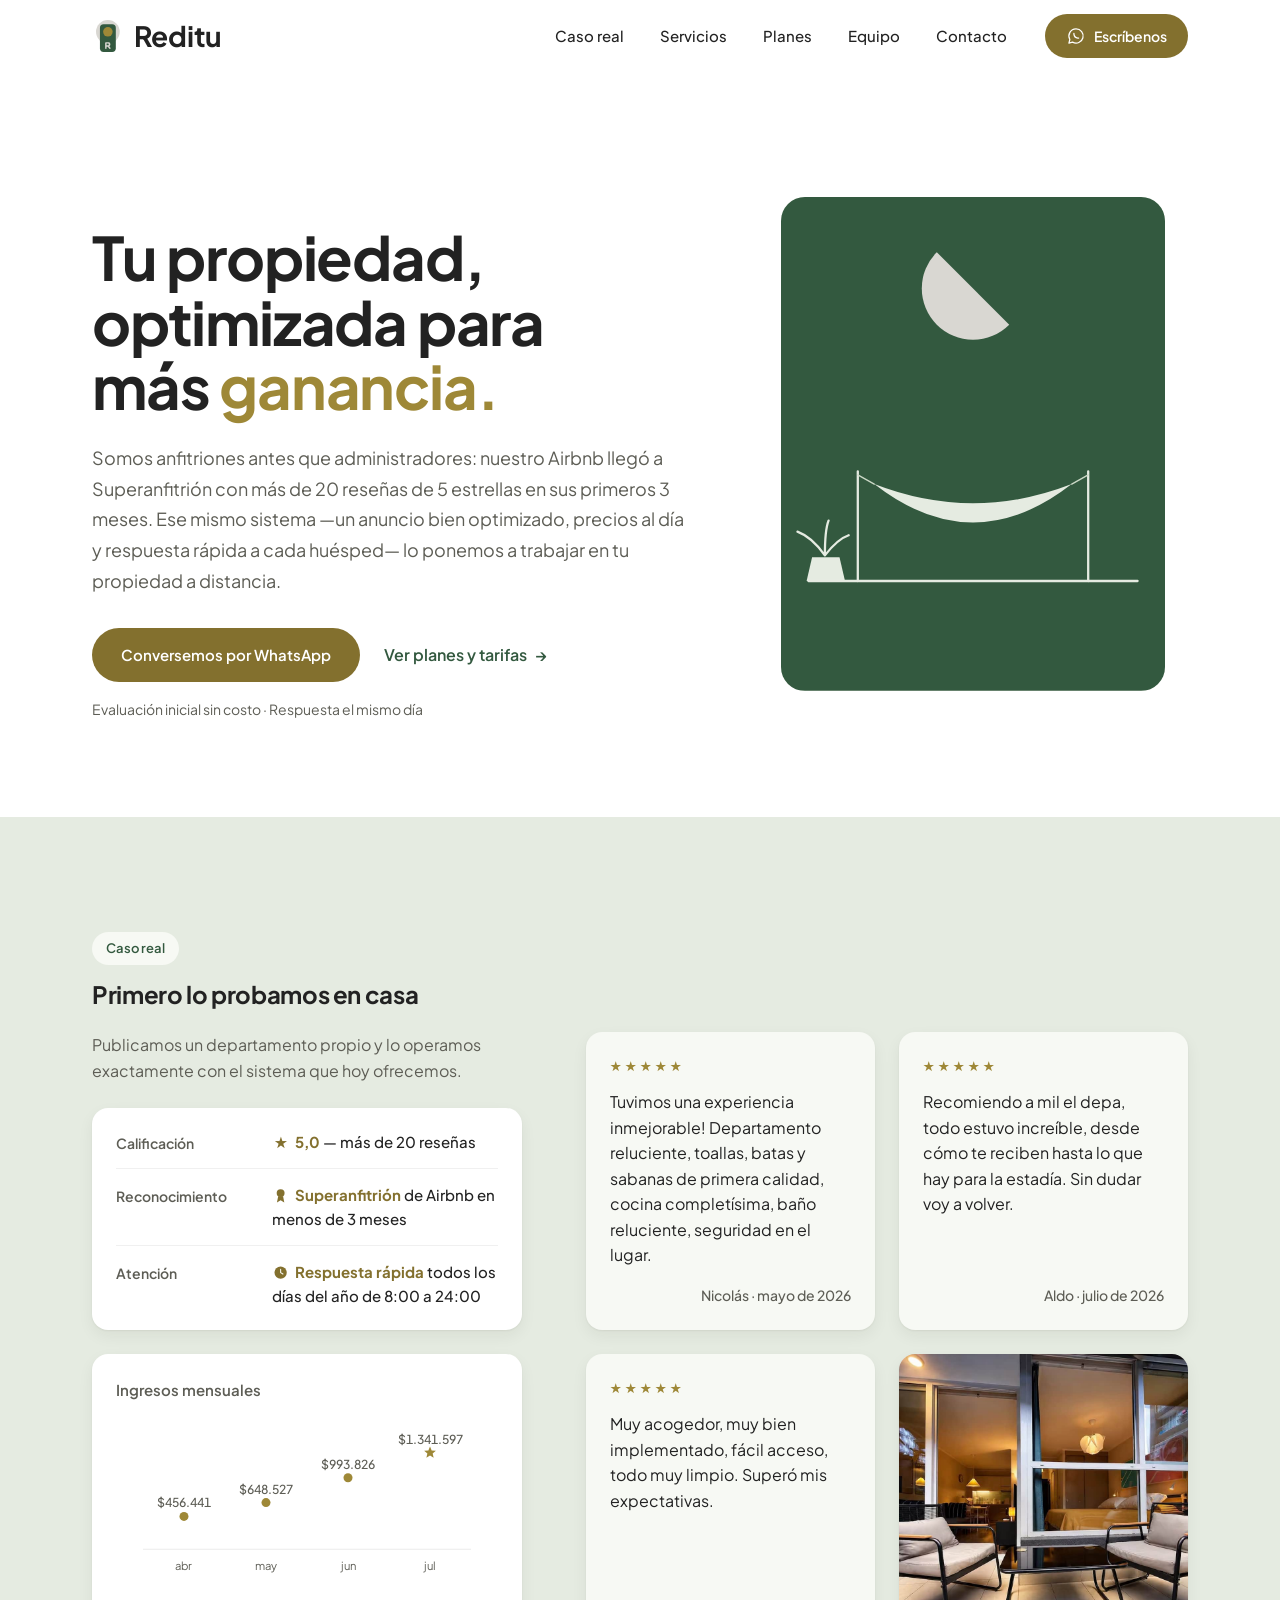
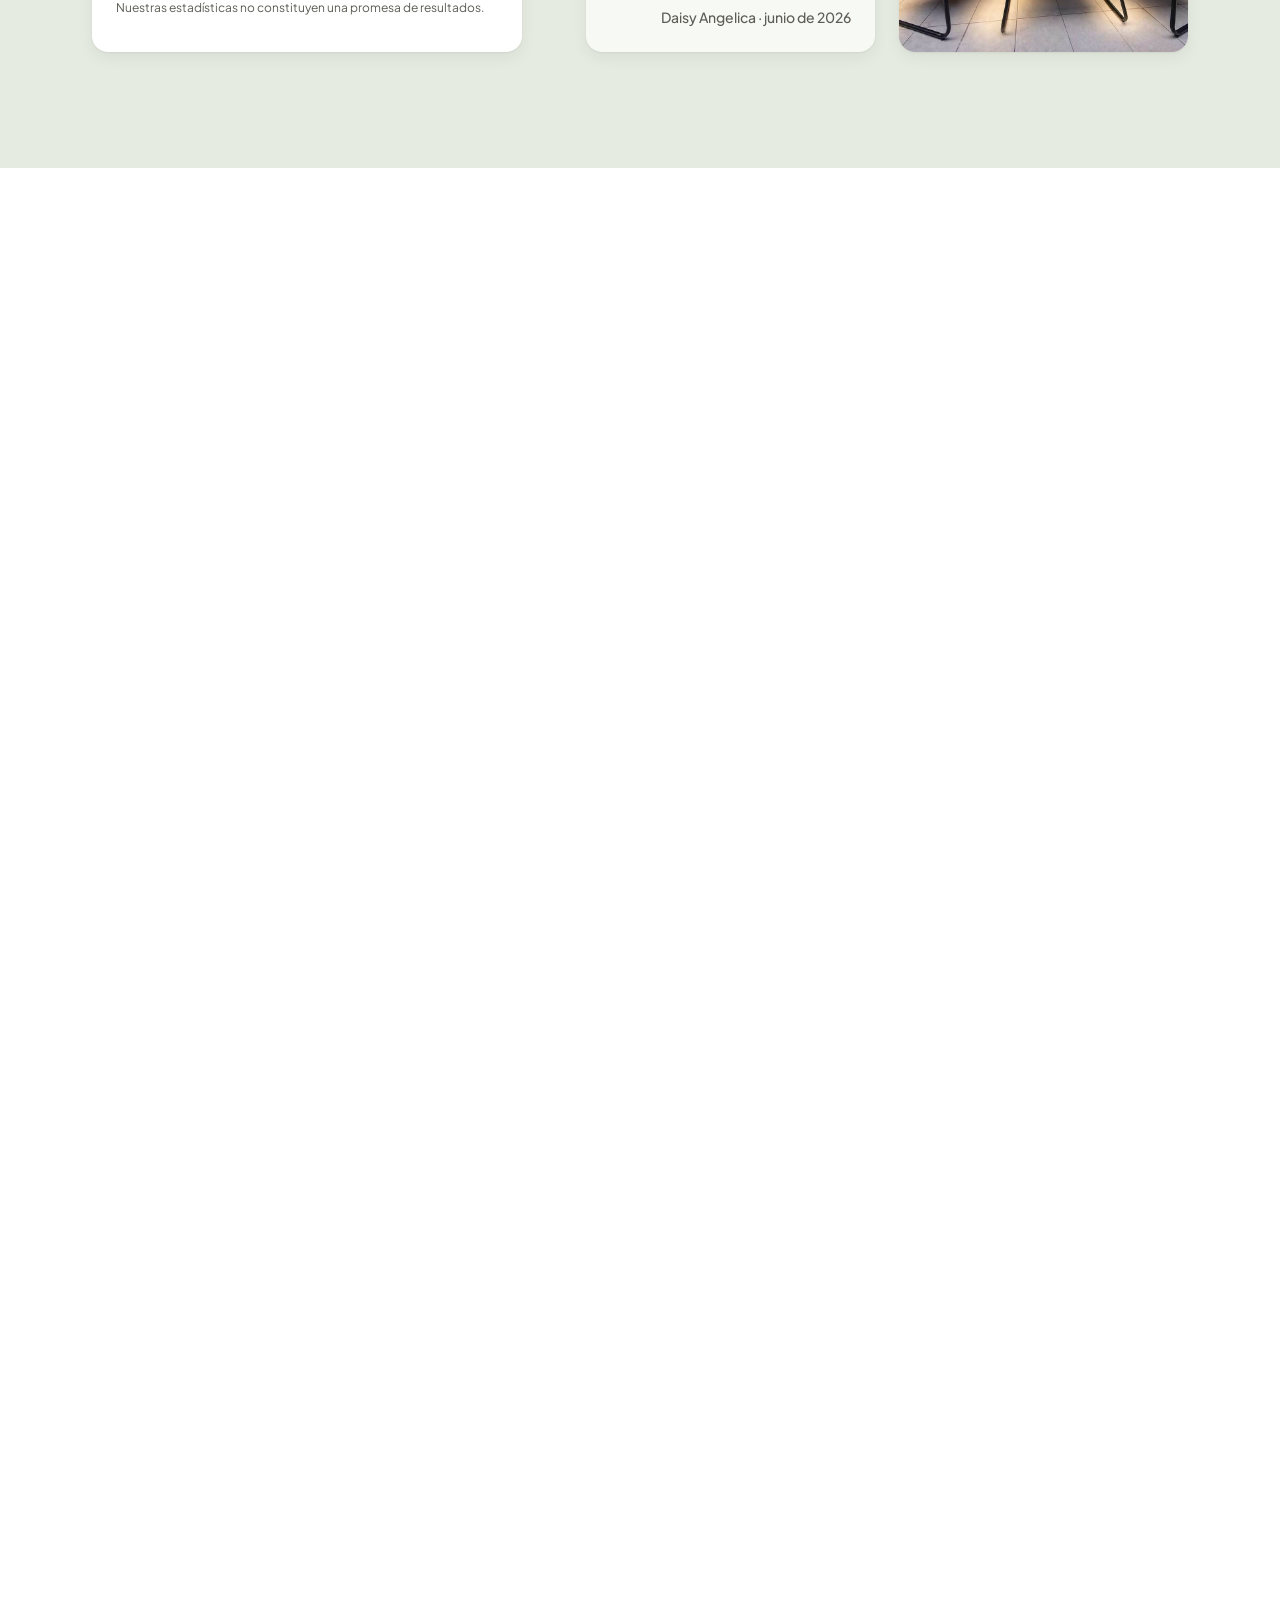
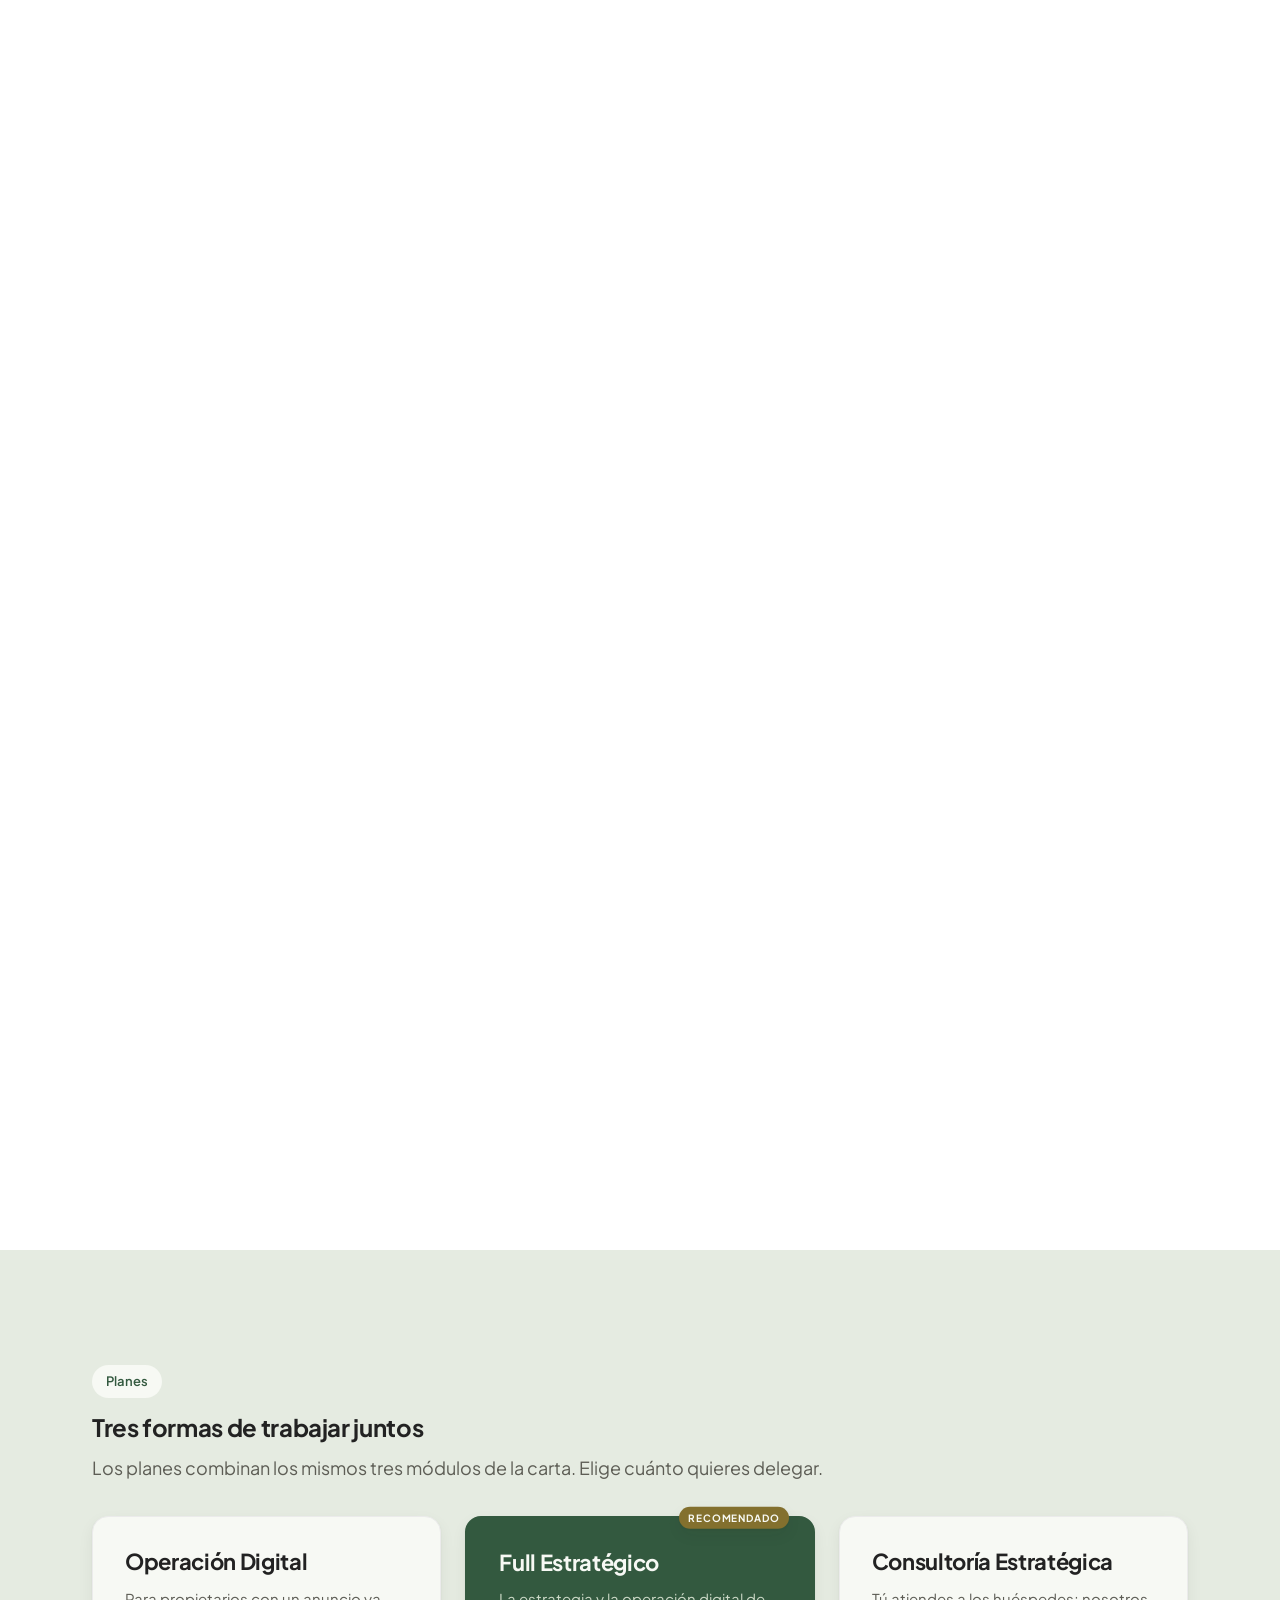
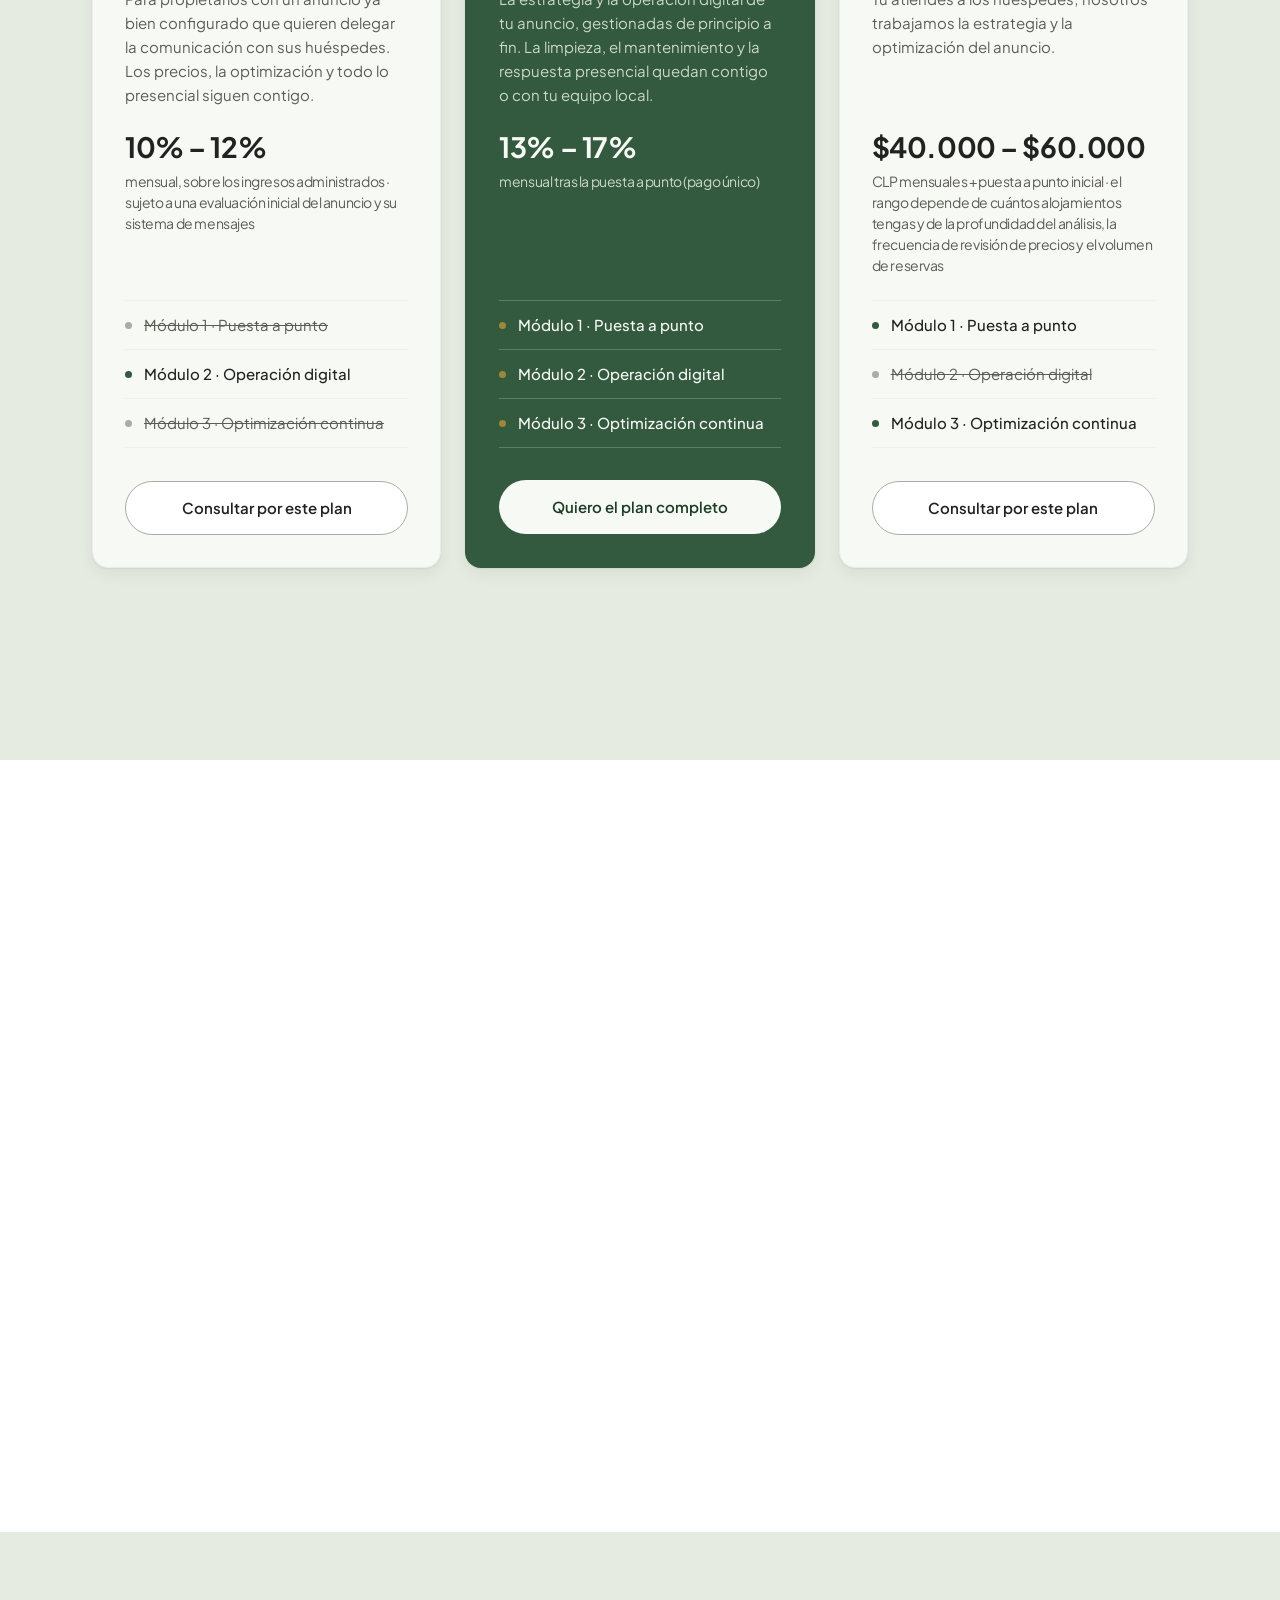
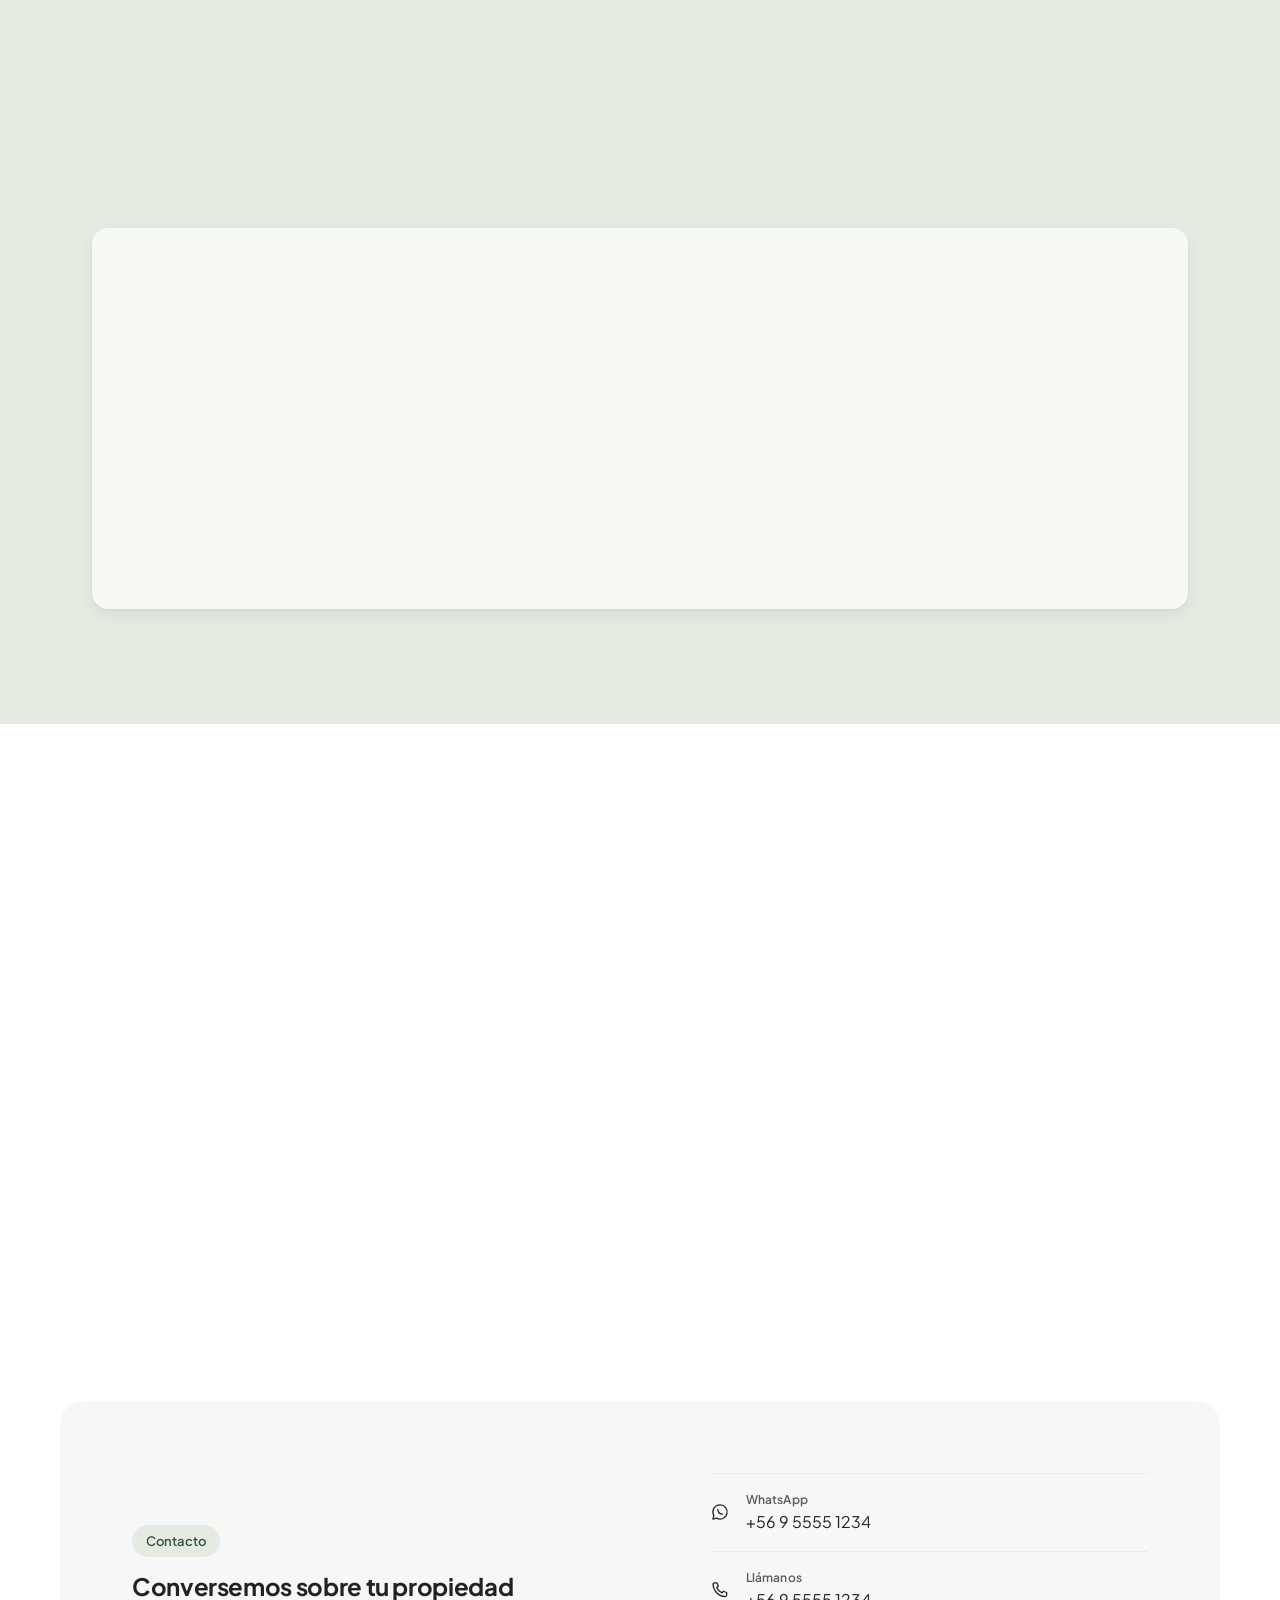
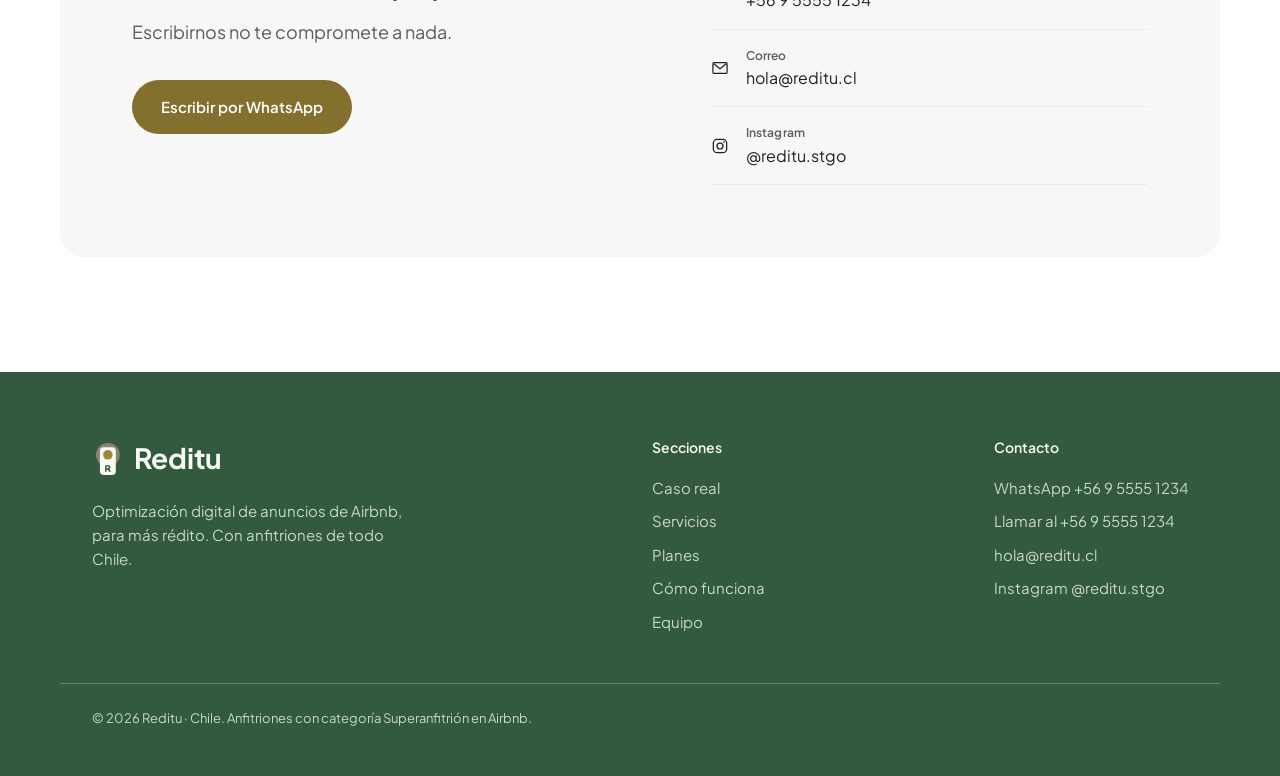
==== index.html @ 4949f632 "Gráficos afinados, chevrons siempre visibles, transición por contenido, radios reales, contador y re" ====
<!DOCTYPE html>
<html lang="es-CL">
<head>
  <!-- ============================================================
       TODO: reemplazar — DATOS FICTICIOS USADOS EN ESTA PÁGINA
       · Nombre de marca «Reditu» (title, meta, header, hero,
         contacto, footer y JSON-LD)
       · Teléfono / WhatsApp: +56 9 5555 1234 (tel: y wa.me)
       · Correo: hola@reditu.cl
       · Instagram: @reditu.stgo
       · Reseñas de huéspedes de la sección «Caso real»
       · Fotos del equipo (assets/img/equipo-1.jpg, equipo-2.jpg)
         e imagen Open Graph (assets/img/og-cover.jpg)
       Buscar «TODO: reemplazar» para ubicar cada ocurrencia.
       ============================================================ -->
  <meta charset="UTF-8">
  <meta name="viewport" content="width=device-width, initial-scale=1.0">
  <!-- TODO: reemplazar nombre de marca -->
  <title>Reditu — Optimización de anuncios de Airbnb en todo Chile</title>
  <meta name="description" content="Trabajamos con anfitriones de todo Chile, a distancia: textos, fotos, precios al día y comunicación con tus huéspedes para que tu anuncio genere mayor rédito. Nuestro Airbnb llegó a Superanfitrión con más de 20 reseñas de 5 estrellas en 3 meses.">
  <link rel="canonical" href="https://marioexe-rm.github.io/airbnb_services/">

  <meta property="og:type" content="website">
  <meta property="og:locale" content="es_CL">
  <meta property="og:site_name" content="Reditu">
  <meta property="og:title" content="Reditu — Más rédito de tu Airbnb, en todo Chile">
  <meta property="og:description" content="Puesta a punto del anuncio, comunicación con huéspedes y optimización continua, todo a distancia. Superanfitrión y más de 20 reseñas 5★ en 3 meses: ese sistema, aplicado a tu propiedad.">
  <meta property="og:url" content="https://marioexe-rm.github.io/airbnb_services/">
  <meta property="og:image" content="https://marioexe-rm.github.io/airbnb_services/assets/img/og-cover.jpg">
  <meta property="og:image:width" content="1200">
  <meta property="og:image:height" content="630">
  <meta name="twitter:card" content="summary_large_image">

  <!-- Favicon del logo nuevo: el SVG y los PNG chicos usan la variante
       simplificada (aureola + puerta + sol, sin R: a 16-32px la letra es
       ilegible); el apple-touch de 180px lleva la versión completa. -->
  <link rel="icon" href="assets/img/favicon.svg" type="image/svg+xml">
  <link rel="icon" href="assets/img/favicon-32.png" sizes="32x32" type="image/png">
  <link rel="icon" href="assets/img/favicon-16.png" sizes="16x16" type="image/png">
  <link rel="apple-touch-icon" href="assets/img/apple-touch-icon.png">

  <link rel="preconnect" href="https://fonts.googleapis.com">
  <link rel="preconnect" href="https://fonts.gstatic.com" crossorigin>
  <link href="https://fonts.googleapis.com/css2?family=Plus+Jakarta+Sans:wght@400..700&display=swap" rel="stylesheet">
  <link rel="stylesheet" href="assets/css/styles.css?v=20260731a">
  <script>document.documentElement.classList.add('js');</script>

  <!-- TODO: reemplazar teléfono, correo y marca en los datos estructurados -->
  <script type="application/ld+json">
  {
    "@context": "https://schema.org",
    "@type": "ProfessionalService",
    "name": "Reditu",
    "description": "Optimización digital de anuncios de Airbnb en todo Chile, a distancia: puesta a punto del anuncio, operación digital y optimización continua.",
    "areaServed": "Chile",
    "url": "https://marioexe-rm.github.io/airbnb_services/",
    "telephone": "+56955551234",
    "email": "hola@reditu.cl"
  }
  </script>
</head>
<!-- id="top" va en el body (no en el header sticky: un ancla sobre un
     elemento pegado al viewport nunca provoca desplazamiento) -->
<body id="top">
  <a class="skip-link" href="#contenido">Saltar al contenido</a>

  <header class="site-header">
    <div class="container nav-wrap">
      <!-- TODO: reemplazar nombre de marca -->
      <!-- Logo (geometría entregada): aureola r11.2, puerta 15×26 de
           esquinas redondeadas, sol pleno r4.5 y «R» de trazo. La R se
           recentró al eje x=15 (el path original quedaba a la derecha:
           extremos por getBBox 12.7–16.5, centro 14.6 → +0.4: 13.1–16.9, centro 15.0) y subió su
           baseline de 29.2 a 28.5 para dar holgura con el borde y=32. -->
      <a class="brand" href="#top" aria-label="Reditu — inicio">
        <svg class="brand-mark" viewBox="0 0 30 34" aria-hidden="true"><circle class="logo-aureola" cx="15" cy="13" r="11.2"/><rect class="logo-puerta" x="7.5" y="6" width="15" height="26" rx="3.5"/><circle class="logo-sol" cx="15" cy="13" r="4.5"/><path class="logo-r" d="M13.1 28.5v-5h2.8a1.75 2 0 0 1 0 3h-2.7m2 0 1.7 2"/></svg>
        <span>Reditu</span>
      </a>
      <button class="nav-toggle" type="button" aria-expanded="false" aria-controls="menu">
        <span class="nav-toggle-box" aria-hidden="true"><span></span><span></span></span>
        <span class="visually-hidden">Abrir menú</span>
      </button>
      <nav id="menu" class="site-nav" aria-label="Secciones de la página">
        <ul>
          <li><a href="#caso">Caso real</a></li>
          <li><a href="#servicios">Servicios</a></li>
          <li><a href="#planes">Planes</a></li>
          <li><a href="#equipo">Equipo</a></li>
          <li><a href="#contacto">Contacto</a></li>
          <li class="nav-cta">
            <!-- TODO: reemplazar número de WhatsApp -->
            <a class="btn btn-primary btn-sm" href="https://wa.me/56955551234?text=Hola%2C%20tengo%20una%20propiedad%20y%20me%20gustar%C3%ADa%20conversar%20sobre%20su%20servicio%20de%20gesti%C3%B3n%20de%20Airbnb." target="_blank" rel="noopener"><svg class="btn-icono" width="20" height="20" viewBox="0 0 24 24" aria-hidden="true"><path d="M12 3.5a8.5 8.5 0 0 0-7.4 12.7L3.5 20.5l4.4-1.1A8.5 8.5 0 1 0 12 3.5Z"/><path d="M9.5 8.8v1a5.2 5.2 0 0 0 4.7 4.7h1"/></svg>Escríbenos</a>
          </li>
        </ul>
      </nav>
    </div>
  </header>

  <main id="contenido">

    <!-- ============ HERO ============ -->
    <section class="hero">
      <div class="container hero-grid">
        <div class="hero-copy">
          <!-- H1 en tres frases; la última palabra rota (rédito → ganancia →
               rendimiento → utilidad → renta → beneficio) en el mismo tick
               del hero-art. El fantasma «rendimiento.» reserva el ancho
               máximo (cero layout shift), la activa se pinta encima con su
               punto (viajan juntos) y el span visually-hidden deja el texto
               base estable para lectores de pantalla y SEO. -->
          <h1>Tu propiedad,<br>optimizada para<br>más <em class="rotador-palabra"><span class="palabra-fantasma" aria-hidden="true">rendimiento.</span><span class="palabra-activa" aria-hidden="true">rédito.</span><span class="visually-hidden">rédito.</span></em></h1>
          <p class="lead">Somos anfitriones antes que administradores: nuestro Airbnb llegó a Superanfitrión con más de 20 reseñas de 5 estrellas en sus primeros 3 meses. Ese mismo sistema —un anuncio bien optimizado, precios al día y respuesta rápida a cada huésped— lo ponemos a trabajar en tu propiedad a distancia.</p>
          <div class="hero-actions">
            <!-- TODO: reemplazar número de WhatsApp -->
            <a class="btn btn-primary" href="https://wa.me/56955551234?text=Hola%2C%20tengo%20una%20propiedad%20y%20me%20gustar%C3%ADa%20una%20evaluaci%C3%B3n%20inicial%20de%20su%20servicio%20de%20gesti%C3%B3n%20de%20Airbnb." target="_blank" rel="noopener">Conversemos por WhatsApp</a>
            <a class="link-arrow" href="#planes">Ver planes y tarifas</a>
          </div>
          <p class="hero-note">Evaluación inicial sin costo · Respuesta el mismo día</p>
        </div>
        <div class="hero-art" aria-hidden="true">
          <!-- Serie «Reditu»: 10 piezas de hospitalidad (5 día / 5 noche).
               Astro único compartido: mismo círculo (210,100 r56) en todas,
               alto en el cielo y con zona despejada de radio 84 (1.5×r);
               la máscara #astro-mascara lo convierte en media luna ladeada
               (el ocultador se desliza y su marco .astro-giro rota −45°
               alrededor del centro del astro) y se anima con el crossfade
               (sol que se transforma en luna). -->
          <svg class="astro-defs" width="0" height="0" focusable="false" aria-hidden="true">
            <defs>
              <mask id="astro-mascara" maskUnits="userSpaceOnUse" x="140" y="30" width="140" height="140">
                <rect x="140" y="30" width="140" height="140" fill="#fff"/>
                <g class="astro-giro"><rect class="astro-oculto" x="0" y="-70" width="72" height="140" fill="#000"/></g>
              </mask>
              <g id="astro"><circle cx="210" cy="100" r="56" mask="url(#astro-mascara)"/></g>
            </defs>
          </svg>
          <!-- 1 · DÍA · Terraza con arco (original, arco elevado: el sol
               queda dentro de la ventana sin que el trazo entre en su zona) -->
          <svg class="escena escena-dia activa" viewBox="0 0 420 540" role="presentation" focusable="false">
            <rect class="fondo-dia" width="420" height="540"/>
            <path class="linea-dia" d="M52 526 V172 A158 158 0 0 1 368 172 V526"/>
            <clipPath id="arco-clip"><path d="M60 526 V158 A150 150 0 0 1 360 158 V526 Z"/></clipPath>
            <g clip-path="url(#arco-clip)">
              <rect class="claro-dia" x="60" width="300" height="530"/>
              <use class="astro-uso" href="#astro"/>
              <line class="linea-dia" x1="60" y1="352" x2="360" y2="352"/>
              <line class="linea-dia linea-dia-fina" x1="60" y1="368" x2="360" y2="368"/>
              <path class="trazo-dia-fino" d="M60 420h300"/>
              <path class="linea-dia" d="M84 420v106M120 420v106M156 420v106M192 420v106M228 420v106M264 420v106M300 420v106M336 420v106"/>
            </g>
            <path class="trazo-dia" d="M60 526 V158 A150 150 0 0 1 360 158 V526"/>
          </svg>
          <!-- 2 · NOCHE · Cama tendida con velador y lámpara -->
          <svg class="escena escena-noche" viewBox="0 0 420 540" role="presentation" focusable="false">
            <rect class="fondo-noche" width="420" height="540"/>
            <use class="astro-uso" href="#astro"/>
            <rect class="forma-noche" x="54" y="296" width="16" height="124" rx="7"/>
            <rect class="forma-noche" x="70" y="360" width="190" height="60" rx="10"/>
            <rect class="claro-noche" x="82" y="338" width="52" height="22" rx="9"/>
            <path class="trazo-noche-fino" d="M70 390h190"/>
            <rect class="trazo-noche" x="292" y="366" width="54" height="54"/>
            <path class="trazo-noche-fino" d="M319 366v-24"/>
            <path class="forma-noche" d="M303 342h32l-7-20h-18z"/>
            <path class="trazo-noche" d="M30 420h360"/>
          </svg>
          <!-- 3 · DÍA · Terraza con quitasol y dos sillas -->
          <svg class="escena escena-dia" viewBox="0 0 420 540" role="presentation" focusable="false">
            <rect class="fondo-dia" width="420" height="540"/>
            <use class="astro-uso" href="#astro"/>
            <path class="forma-dia" d="M24 216q62-44 124 0z"/>
            <path class="trazo-dia" d="M86 420V216"/>
            <path class="trazo-dia" d="M254 368v38h38v14m-38-14v14"/>
            <path class="trazo-dia" d="M346 368v38h-38v14m38-14v14"/>
            <path class="trazo-dia" d="M30 420h360"/>
          </svg>
          <!-- 4 · NOCHE · Hamaca bajo la luna -->
          <svg class="escena escena-noche" viewBox="0 0 420 540" role="presentation" focusable="false">
            <rect class="fondo-noche" width="420" height="540"/>
            <use class="astro-uso" href="#astro"/>
            <path class="trazo-noche" d="M84 420V300M336 420V300"/>
            <path class="trazo-noche-fino" d="M84 304l18 10M336 304l-18 10"/>
            <path class="forma-noche" d="M102 314Q210 398 318 314Q210 356 102 314Z"/>
            <path class="forma-noche" d="M28 420l6-26h30l6 26z"/>
            <path class="trazo-noche" d="M48 392q-14-20-30-26M48 392q0-28 4-38M48 392q14-18 26-22"/>
            <path class="trazo-noche" d="M30 420h360"/>
          </svg>
          <!-- 5 · DÍA · Mesa de desayuno con dos tazas y bandeja -->
          <svg class="escena escena-dia" viewBox="0 0 420 540" role="presentation" focusable="false">
            <rect class="fondo-dia" width="420" height="540"/>
            <use class="astro-uso" href="#astro"/>
            <rect class="forma-dia" x="120" y="336" width="180" height="8" rx="4"/>
            <path class="trazo-dia" d="M134 344V420M286 344V420"/>
            <rect class="tenue-dia" x="158" y="326" width="104" height="8" rx="4"/>
            <rect class="claro-dia" x="170" y="306" width="24" height="20" rx="5"/>
            <path class="trazo-dia-fino" d="M194 310q10 3 0 11"/>
            <rect class="claro-dia" x="216" y="306" width="24" height="20" rx="5"/>
            <path class="trazo-dia-fino" d="M240 310q10 3 0 11"/>
            <path class="trazo-dia-fino" d="M182 294q4-6 0-12M228 294q4-6 0-12"/>
            <path class="trazo-dia" d="M324 312v56h44v52m-44-52v52"/>
            <path class="trazo-dia" d="M30 420h360"/>
          </svg>
          <!-- 6 · NOCHE · Living con sofá, cuadro y lámpara -->
          <svg class="escena escena-noche" viewBox="0 0 420 540" role="presentation" focusable="false">
            <rect class="fondo-noche" width="420" height="540"/>
            <use class="astro-uso" href="#astro"/>
            <rect class="forma-noche" x="84" y="332" width="172" height="18" rx="9"/>
            <rect class="forma-noche" x="76" y="336" width="18" height="84" rx="9"/>
            <rect class="forma-noche" x="246" y="336" width="18" height="84" rx="9"/>
            <rect class="forma-noche" x="84" y="364" width="172" height="56" rx="8"/>
            <path class="trazo-noche-fino" d="M170 368v48"/>
            <rect class="trazo-noche" x="298" y="240" width="58" height="74"/>
            <path class="trazo-noche-fino" d="M306 300l16-24 12 14 10-14"/>
            <path class="trazo-noche-fino" d="M56 420v-92"/>
            <path class="forma-noche" d="M42 328h28l-6-18h-16z"/>
            <path class="trazo-noche" d="M30 420h360"/>
          </svg>
          <!-- 7 · DÍA · Piscina calma -->
          <svg class="escena escena-dia" viewBox="0 0 420 540" role="presentation" focusable="false">
            <rect class="fondo-dia" width="420" height="540"/>
            <use class="astro-uso" href="#astro"/>
            <rect class="claro-dia" x="64" y="336" width="292" height="84" rx="16"/>
            <path class="trazo-dia-fino" d="M120 366q16 8 32 0t32 0M220 390q16 8 32 0t32 0"/>
            <path class="trazo-dia" d="M318 322v56m22-56v56"/>
            <path class="trazo-dia-fino" d="M318 338h22M318 356h22"/>
            <path class="trazo-dia" d="M30 420h360"/>
          </svg>
          <!-- 8 · NOCHE · Balcón con plantas -->
          <svg class="escena escena-noche" viewBox="0 0 420 540" role="presentation" focusable="false">
            <rect class="fondo-noche" width="420" height="540"/>
            <use class="astro-uso" href="#astro"/>
            <path class="trazo-noche" d="M48 372h324"/>
            <path class="trazo-noche-fino" d="M60 372v48m25-48v48m25-48v48m25-48v48m25-48v48m25-48v48m25-48v48m25-48v48m25-48v48m25-48v48m25-48v48m25-48v48m25-48v48"/>
            <path class="forma-noche" d="M88 420l7-30h38l7 30z"/>
            <path class="trazo-noche" d="M114 388q-16-24-34-30M114 388q-2-32 4-44M114 388q18-20 32-24"/>
            <path class="forma-noche" d="M300 420l7-30h38l7 30z"/>
            <path class="trazo-noche" d="M326 388q-16-24-34-30M326 388q-2-32 4-44M326 388q18-20 32-24"/>
            <path class="trazo-noche" d="M30 420h360"/>
          </svg>
          <!-- 9 · DÍA · Puerta de entrada con llaves -->
          <svg class="escena escena-dia" viewBox="0 0 420 540" role="presentation" focusable="false">
            <rect class="fondo-dia" width="420" height="540"/>
            <use class="astro-uso" href="#astro"/>
            <rect class="trazo-dia" x="54" y="240" width="96" height="180" fill="none"/>
            <rect class="trazo-dia-fino" x="68" y="258" width="68" height="136" fill="none"/>
            <circle class="forma-dia" cx="138" cy="336" r="4"/>
            <path class="trazo-dia-fino" d="M300 242v6"/>
            <circle class="trazo-dia" cx="300" cy="258" r="10" fill="none"/>
            <path class="trazo-dia-fino" d="M300 268v36m0-8h9m-9-10h6"/>
            <rect class="tenue-dia" x="70" y="428" width="66" height="8" rx="4"/>
            <path class="trazo-dia" d="M30 420h360"/>
          </svg>
          <!-- 10 · NOCHE · Maleta junto a la puerta -->
          <svg class="escena escena-noche" viewBox="0 0 420 540" role="presentation" focusable="false">
            <rect class="fondo-noche" width="420" height="540"/>
            <use class="astro-uso" href="#astro"/>
            <rect class="trazo-noche" x="272" y="224" width="104" height="196" fill="none"/>
            <rect class="trazo-noche-fino" x="286" y="244" width="76" height="150" fill="none"/>
            <circle class="claro-noche" cx="280" cy="330" r="4"/>
            <path class="trazo-noche" d="M168 352v-8q0-8 8-8h24q8 0 8 8v8"/>
            <rect class="forma-noche" x="144" y="352" width="88" height="68" rx="10"/>
            <path class="trazo-noche-fino" d="M172 356v60M204 356v60"/>
            <rect class="tenue-noche" x="292" y="428" width="72" height="8" rx="4"/>
            <path class="trazo-noche" d="M30 420h360"/>
          </svg>
        </div>
      </div>
    </section>

    <!-- ============ 01 · CASO REAL ============ -->
    <section class="caso" id="caso">
      <div class="container">
        <header class="sec-head reveal">
          <p class="eyebrow"><span class="sec-num">01</span>Caso real</p>
          <h2>Primero lo probamos en casa</h2>
        </header>
        <div class="caso-grid">
          <div class="caso-ficha reveal">
            <p>Publicamos un departamento propio y lo operamos exactamente con el sistema que hoy ofrecemos.</p>
            <!-- Fotos reales del anuncio, descargadas de su galería el 20-07-2026.
                 Avanzan en el mismo tick del rotador de reseñas. -->
            <dl class="ficha">
              <div><dt>Calificación</dt><dd><strong class="dato-oro"><span class="ficha-glifo">★</span>5,0</strong> — más de 20 reseñas</dd></div>
              <div><dt>Reconocimiento</dt><dd><strong class="dato-oro"><svg class="ficha-ico" width="18" height="18" viewBox="0 0 24 24" aria-hidden="true"><path d="M8.6 13 6.9 21.4 12 18.4 17.1 21.4 15.4 13Z"/><circle cx="12" cy="8.5" r="5.5"/></svg>Superanfitrión</strong> de Airbnb en menos de 3 meses</dd></div>
              <div><dt>Atención</dt><dd><strong class="dato-oro"><svg class="ficha-ico" width="18" height="18" viewBox="0 0 24 24" aria-hidden="true"><circle cx="12" cy="12" r="8.5"/><path class="manecillas" d="M12 7.5V12l3.2 2"/></svg>Respuesta rápida</strong> todos los días del año de 8:00 a 24:00</dd></div>
            </dl>
            <!-- Ficha de gráficos: resultados reales del departamento propio.
                 Los 4 SVG los construye main.js sin librerías y rotan en el
                 MISMO tick de 15s del rotador de reseñas (crossfade 2s).
                 Oculta sin JS (la construye main.js). -->
            <div class="caso-graficos reveal">
              <div class="graficos-rotador" aria-hidden="true"></div>
              <div class="visually-hidden">Resultados de nuestro departamento. Ingresos mensuales: abril $456.441, mayo $648.527, junio $993.826, julio $1.341.597. Crecimiento mes a mes: de abril a mayo $192.086, de mayo a junio $345.299, de junio a julio $347.771. Promedio de noches por estadía: abril 2,25; mayo 2,5; junio 4,4; julio 5,6; agosto 12,5 (reservas ya confirmadas). Noches reservadas: abril 17, mayo 20, junio 23, julio 27.</div>
              <p class="graficos-nota">Nuestras estadísticas no constituyen una promesa de resultados.</p>
            </div>
          </div>
          <div class="caso-reviews">
            <h3 class="visually-hidden">Lo que escriben nuestros huéspedes</h3>
            <!-- 16 frases de reseñas reales del anuncio (ruta /reviews del
                 listado), extraídas el 19-07-2026 con normalización
                 tipográfica ligera (mayúsculas, tildes). Rotan en 4 grupos
                 de 3 + 1 card de foto que cambia de imagen y de celda. -->
            <div class="resenas-rotador reveal" aria-live="off">
              <div class="resenas-grupo activa">
                <figure class="review">
                  <blockquote><p>Tuvimos una experiencia inmejorable! Departamento reluciente, toallas, batas y sabanas de primera calidad, cocina completísima, baño reluciente, seguridad en el lugar.</p></blockquote>
                  <figcaption>Nicolás · mayo de 2026</figcaption>
                </figure>
                <figure class="review">
                  <blockquote><p>Recomiendo a mil el depa, todo estuvo increíble, desde cómo te reciben hasta lo que hay para la estadía. Sin dudar voy a volver.</p></blockquote>
                  <figcaption>Aldo · julio de 2026</figcaption>
                </figure>
                <figure class="review">
                  <blockquote><p>Muy acogedor, muy bien implementado, fácil acceso, todo muy limpio. Superó mis expectativas.</p></blockquote>
                  <figcaption>Daisy Angelica · junio de 2026</figcaption>
                </figure>
                <figure class="review review-foto">
                  <img src="assets/img/airbnb-1.jpg" alt="Fotografía del departamento del caso real" width="1200" height="900" loading="lazy">
                </figure>
              </div>
              <div class="resenas-grupo">
                <figure class="review">
                  <blockquote><p>Excelente área al aire libre para relajarse y la cama tenía un colchón firme grande y encantador; ambos dormimos muy bien.</p></blockquote>
                  <figcaption>Tony · mayo de 2026</figcaption>
                </figure>
                <figure class="review">
                  <blockquote><p>Mario fue súper preocupado y muy comprensivo con nuestra llegada tarde; nos recibió muy bien.</p></blockquote>
                  <figcaption>Pamela Alejandra · abril de 2026</figcaption>
                </figure>
                <figure class="review">
                  <blockquote><p>Súper buena estadía: el departamento muy limpio y acogedor.</p></blockquote>
                  <figcaption>Emilia · junio de 2026</figcaption>
                </figure>
                <figure class="review review-foto">
                  <img src="assets/img/airbnb-2.jpg" alt="Fotografía del departamento del caso real" width="1200" height="900" loading="lazy">
                </figure>
              </div>
              <div class="resenas-grupo">
                <figure class="review">
                  <blockquote><p>Fue absolutamente increíble: el mejor lugar en el que nos hemos hospedado en este viaje. Nos encantaron los dulces que dejaron en la mesa.</p></blockquote>
                  <figcaption>Suy · mayo de 2026</figcaption>
                </figure>
                <figure class="review">
                  <blockquote><p>Más lindo de lo que se ve en las fotos: tiene de todo y más.</p></blockquote>
                  <figcaption>Nicole · abril de 2026</figcaption>
                </figure>
                <figure class="review">
                  <blockquote><p>Alojamiento cómodo, limpio y ordenado. Cuando esté en Santiago, este será mi lugar de referencia.</p></blockquote>
                  <figcaption>Glauber · abril de 2026</figcaption>
                </figure>
                <figure class="review review-foto">
                  <img src="assets/img/airbnb-3.jpg" alt="Fotografía del departamento del caso real" width="1200" height="900" loading="lazy">
                </figure>
              </div>
              <div class="resenas-grupo">
                <figure class="review">
                  <blockquote><p>Excelente alojamiento, apartamento limpio, equipado y muy cómodo. Cumplió con todas nuestras expectativas. Mário es un anfitrión muy servicial. ¡Lo recomiendo!</p></blockquote>
                  <figcaption>Catarina · junio de 2026</figcaption>
                </figure>
                <figure class="review">
                  <blockquote><p>Cómodo y bien pensado el espacio: permite cocinar con comodidad y es tranquilo. Cuando necesité algo, lo resolvieron inmediatamente.</p></blockquote>
                  <figcaption>Andrea Belen · mayo de 2026</figcaption>
                </figure>
                <figure class="review">
                  <blockquote><p>Depto hermoso, los detalles son un lujo; definitivamente volveré.</p></blockquote>
                  <figcaption>Valentina · abril de 2026</figcaption>
                </figure>
                <figure class="review review-foto">
                  <img src="assets/img/airbnb-4.jpg" alt="Fotografía del departamento del caso real" width="1200" height="900" loading="lazy">
                </figure>
              </div>
            </div>
          </div>
        </div>
      </div>
    </section>

    <!-- ============ 02 · SERVICIOS ============ -->
    <section class="servicios" id="servicios">
      <div class="container">
        <header class="sec-head reveal">
          <p class="eyebrow"><span class="sec-num">02</span>Servicios</p>
          <h2>La carta de servicios</h2>
          <p class="sec-lead">Tres módulos de trabajo a distancia sobre tu anuncio y la comunicación con tus huéspedes. Sin letra chica: cada tarjeta dice qué hacemos y qué no.</p>
        </header>

        <article class="modulo reveal" id="modulo-1">
          <div class="modulo-head">
            <p class="modulo-num">Módulo 01 · pago único</p>
            <h3>Puesta a punto</h3>
            <p class="modulo-precio">$150.000 – $280.000 <span>CLP el pack integral, o contrata por ítem</span></p>
          </div>
          <div class="modulo-body">
            <p class="modulo-lead">Tu anuncio listo para competir: comienza de cero o corrige uno ya publicado.</p>
            <ul class="modulo-items">
              <!-- TODO: validar precio (servicio nuevo) --><li class="servicio">
                <div class="item-cuerpo"><svg class="item-ico" width="20" height="20" viewBox="0 0 24 24" aria-hidden="true"><circle cx="10.5" cy="10.5" r="6"/><path d="M15 15l5.5 5.5"/></svg><strong>Diagnóstico y estrategia</strong>: revisamos tu alojamiento, tu anuncio y tu competencia, y priorizamos qué corregir primero.</div>
                <div class="servicio-pie"><span class="servicio-mas">Más info</span><span class="item-precio">$65.000 CLP</span></div>
                <button class="servicio-enlace" type="button" aria-haspopup="dialog" aria-label="Más info sobre Diagnóstico y estrategia inicial"></button>
                <template data-etiqueta="Módulo 01 · Puesta a punto" data-titulo="Diagnóstico y estrategia inicial">
                  <p>Antes de tocar nada, entendemos tu caso: cómo está el alojamiento, cómo se ve el anuncio y contra quién compites.</p>
                  <p class="modal-sub">Incluye</p>
                  <ul>
                    <li>Revisión del alojamiento y de su anuncio (o del punto de partida, si aún no existe).</li>
                    <li>Análisis de la competencia cercana y de sus precios.</li>
                    <li>Revisión de disponibilidad y restricciones actuales.</li>
                    <li>Definición del tipo de huésped al que conviene apuntar y de los atributos a destacar.</li>
                  </ul>
                  <p class="modal-sub">Qué obtienes</p>
                  <p>Un plan de acción priorizado: qué corregir primero, qué puede esperar y por qué.</p>
                </template>
              </li>
              <!-- TODO: validar precio --><li class="servicio">
                <div class="item-cuerpo"><svg class="item-ico" width="20" height="20" viewBox="0 0 24 24" aria-hidden="true"><path d="M4 20l1.2-4.2L15 6a2.1 2.1 0 0 1 3 3L8.2 18.8 4 20Z"/><path d="M13.5 7.5l3 3"/></svg><strong>Configuración del anuncio</strong>: escribimos el título y la descripción —también en inglés— y dejamos reglas y condiciones bien definidas.</div>
                <div class="servicio-pie"><span class="servicio-mas">Más info</span><span class="item-precio">$70.000 CLP</span></div>
                <button class="servicio-enlace" type="button" aria-haspopup="dialog" aria-label="Más info sobre Configuración del anuncio"></button>
                <template data-etiqueta="Módulo 01 · Puesta a punto" data-titulo="Configuración del anuncio">
                  <p>Dejamos tu anuncio completo, claro y bien configurado, listo para recibir huéspedes.</p>
                  <p class="modal-sub">Incluye</p>
                  <ul>
                    <li>Título y descripción del anuncio, con versión en inglés.</li>
                    <li>Presentación de los espacios y sus atributos.</li>
                    <li>Revisión de los servicios y el equipamiento publicados.</li>
                    <li>Reglas de la casa, horarios y condiciones de reserva.</li>
                    <li>Política de cancelación elegida junto a ti.</li>
                  </ul>
                  <p class="modal-nota">Dejamos el anuncio bien hecho, que es la parte que depende de nosotros: no prometemos posicionamiento, reservas ni ocupación.</p>
                </template>
              </li>
              <!-- TODO: validar precio --><li class="servicio">
                <div class="item-cuerpo"><svg class="item-ico" width="20" height="20" viewBox="0 0 24 24" aria-hidden="true"><rect x="3.5" y="4.5" width="17" height="15" rx="2"/><circle cx="8.5" cy="9.5" r="1.6"/><path d="M20.5 15l-4.5-4.5L5 19.5"/></svg><strong>Fotos y galería</strong>: elegimos, ordenamos y editamos tus fotos para que la primera impresión invite a reservar.</div>
                <div class="servicio-pie"><span class="servicio-mas">Más info</span><span class="item-precio">$60.000 CLP</span></div>
                <button class="servicio-enlace" type="button" aria-haspopup="dialog" aria-label="Más info sobre Fotos y galería"></button>
                <template data-etiqueta="Módulo 01 · Puesta a punto" data-titulo="Fotos y galería">
                  <p>La galería decide la primera impresión. Ordenamos la tuya para que trabaje a tu favor.</p>
                  <p class="modal-sub">Incluye</p>
                  <ul>
                    <li>Selección de las mejores fotos disponibles.</li>
                    <li>Edición básica: luz, color y encuadre.</li>
                    <li>Elección de la foto de portada.</li>
                    <li>Orden de la galería y organización por espacios.</li>
                    <li>Indicaciones de qué fotos nuevas conviene tomar.</li>
                  </ul>
                  <p class="modal-nota">No incluye producción fotográfica profesional.</p>
                </template>
              </li>
              <!-- TODO: validar precio --><li class="servicio">
                <div class="item-cuerpo"><svg class="item-ico" width="20" height="20" viewBox="0 0 24 24" aria-hidden="true"><path d="M6 20v-6M12 20V8M18 20v-9"/><path d="M4 20h16"/></svg><strong>Precios de partida</strong>: comparamos alojamientos similares y configuramos tu tarifa base, descuentos y calendario.</div>
                <div class="servicio-pie"><span class="servicio-mas">Más info</span><span class="item-precio">$75.000 CLP</span></div>
                <button class="servicio-enlace" type="button" aria-haspopup="dialog" aria-label="Más info sobre Precios de partida"></button>
                <template data-etiqueta="Módulo 01 · Puesta a punto" data-titulo="Precios de partida">
                  <p>Definimos con qué precios sales a competir, mirando lo que cobran alojamientos comparables al tuyo.</p>
                  <p class="modal-sub">Incluye</p>
                  <ul>
                    <li>Revisión de alojamientos comparables.</li>
                    <li>Tarifa base y diferencia entre días de semana y fin de semana.</li>
                    <li>Definición de estadía mínima y descuentos.</li>
                    <li>Restricciones iniciales del calendario.</li>
                    <li>Calendario configurado para el lanzamiento o relanzamiento.</li>
                  </ul>
                </template>
              </li>
              <!-- TODO: validar precio --><li class="servicio">
                <div class="item-cuerpo"><svg class="item-ico" width="20" height="20" viewBox="0 0 24 24" aria-hidden="true"><path d="M20 4.5H4a1.5 1.5 0 0 0-1.5 1.5v9A1.5 1.5 0 0 0 4 16.5h3v3.5l4.5-3.5H20a1.5 1.5 0 0 0 1.5-1.5V6A1.5 1.5 0 0 0 20 4.5Z"/><path d="M7.5 8.5h9M7.5 12h6"/></svg><strong>Sistema de mensajes</strong>: dejamos listas las respuestas rápidas, los mensajes programados y las instrucciones de llegada y salida.</div>
                <div class="servicio-pie"><span class="servicio-mas">Más info</span><span class="item-precio">$55.000 CLP</span></div>
                <button class="servicio-enlace" type="button" aria-haspopup="dialog" aria-label="Más info sobre Sistema de mensajes"></button>
                <template data-etiqueta="Módulo 01 · Puesta a punto" data-titulo="Sistema de mensajes">
                  <p>Armamos el sistema para que cada huésped reciba la información correcta en el momento correcto.</p>
                  <p class="modal-sub">Incluye</p>
                  <ul>
                    <li>Respuestas rápidas para las preguntas frecuentes.</li>
                    <li>Mensajes programados para cada etapa de la reserva.</li>
                    <li>Instrucciones de llegada y recordatorios de salida.</li>
                    <li>Protocolo para derivar problemas cuando aparecen.</li>
                  </ul>
                  <p class="modal-nota">Este servicio deja el sistema armado. Responder las conversaciones del día a día es parte de Operación digital (módulo 02).</p>
                </template>
              </li>
              <!-- TODO: validar precio --><li class="servicio">
                <div class="item-cuerpo"><svg class="item-ico" width="20" height="20" viewBox="0 0 24 24" aria-hidden="true"><rect x="5" y="4.5" width="14" height="16" rx="2"/><path d="M9 4.5V3.2A1.2 1.2 0 0 1 10.2 2h3.6A1.2 1.2 0 0 1 15 3.2V4.5"/><path d="M9 12.5l2 2 4-4"/></svg><strong>Revisión de equipamiento</strong>: evaluamos a distancia qué hay y qué falta, con una lista priorizada de compras y mejoras.</div>
                <div class="servicio-pie"><span class="servicio-mas">Más info</span><span class="item-precio">$45.000 CLP</span></div>
                <button class="servicio-enlace" type="button" aria-haspopup="dialog" aria-label="Más info sobre Revisión de equipamiento"></button>
                <template data-etiqueta="Módulo 01 · Puesta a punto" data-titulo="Revisión de equipamiento">
                  <p>Revisamos a distancia qué tiene tu alojamiento y qué le falta para el huésped que definimos juntos.</p>
                  <p class="modal-sub">Incluye</p>
                  <ul>
                    <li>Evaluación a distancia de lo que hay y de lo que falta.</li>
                    <li>Lista priorizada de faltantes y reemplazos.</li>
                    <li>Mejoras sugeridas con mayor impacto en la experiencia.</li>
                  </ul>
                  <p class="modal-nota">La compra y la instalación quedan a cargo del propietario.</p>
                </template>
              </li>
              <!-- Complemento del módulo: no es un servicio equivalente (sin
                   modal ni hover interactivo); chip verde lo marca. -->
              <!-- TODO: validar precio --><li class="complemento">
                <span class="complemento-chip">Complemento</span>
                <div class="item-cuerpo"><svg class="item-ico" width="20" height="20" viewBox="0 0 24 24" aria-hidden="true"><path d="M5 11V8a2 2 0 0 1 2-2h10a2 2 0 0 1 2 2v3"/><rect x="3" y="11" width="18" height="6.5" rx="2"/><path d="M6.5 17.5V20M17.5 17.5V20"/></svg><strong>Ambientación a distancia</strong>: sugerencias visuales con prioridades y enlaces de compra. No incluye diseño interior completo, ni compras, ni montaje.</div>
                <span class="item-precio">$50.000 CLP</span>
              </li>
            </ul>
            <!-- TODO: validar precio (suma $370.000 vs pack integral máximo $280.000) -->
            <p class="modulo-ahorro">Por separado, estos seis ítems suman $370.000 CLP: contratando el pack integral ahorras desde $90.000.</p>
          </div>
        </article>

        <article class="modulo reveal" id="modulo-2">
          <div class="modulo-head">
            <p class="modulo-num">Módulo 02 · mensual</p>
            <h3>Operación digital</h3>
            <p class="modulo-precio">10% – 12% <span>de los ingresos administrados</span></p>
          </div>
          <div class="modulo-body">
            <p class="modulo-lead">Llevamos la comunicación del día a día de tus reservas, a distancia. No equivale a administrar el alojamiento en terreno.</p>
            <ul class="modulo-items">
              <!-- TODO: validar precio --><li class="servicio">
                <div class="item-cuerpo"><svg class="item-ico" width="20" height="20" viewBox="0 0 24 24" aria-hidden="true"><path d="M20 4.5H4a1.5 1.5 0 0 0-1.5 1.5v9A1.5 1.5 0 0 0 4 16.5h3v3.5l4.5-3.5H20a1.5 1.5 0 0 0 1.5-1.5V6A1.5 1.5 0 0 0 20 4.5Z"/></svg><strong>Consultas y reservas</strong>: respondemos a los interesados y gestionamos las solicitudes según las condiciones que apruebas.</div>
                <div class="servicio-pie"><span class="servicio-mas">Más info</span><span class="item-precio">$40.000 CLP/mes</span></div>
                <button class="servicio-enlace" type="button" aria-haspopup="dialog" aria-label="Más info sobre Consultas y solicitudes de reserva"></button>
                <template data-etiqueta="Módulo 02 · Operación digital" data-titulo="Consultas y solicitudes de reserva">
                  <p>Respondemos a los interesados y gestionamos cada solicitud de reserva por ti, con reglas claras y acordadas.</p>
                  <p class="modal-sub">Incluye</p>
                  <ul>
                    <li>Respuesta a consultas dentro de un horario de cobertura definido contigo al partir.</li>
                    <li>Tiempo objetivo de respuesta acordado por escrito.</li>
                    <li>Gestión de solicitudes según las condiciones que aprobaste.</li>
                    <li>Criterio claro para aceptar o rechazar, definido junto a ti.</li>
                    <li>Las decisiones fuera de lo acordado pasan siempre por ti.</li>
                  </ul>
                </template>
              </li>
              <!-- TODO: validar precio --><li class="servicio">
                <div class="item-cuerpo"><svg class="item-ico" width="20" height="20" viewBox="0 0 24 24" aria-hidden="true"><rect x="4" y="5" width="16" height="15" rx="2"/><path d="M4 9.5h16M8.5 3v4M15.5 3v4"/></svg><strong>Preparación de la llegada</strong>: confirmamos horarios y enviamos instrucciones, accesos y recordatorios antes del check-in.</div>
                <div class="servicio-pie"><span class="servicio-mas">Más info</span><span class="item-precio">$15.000 CLP/mes</span></div>
                <button class="servicio-enlace" type="button" aria-haspopup="dialog" aria-label="Más info sobre Preparación de la llegada"></button>
                <template data-etiqueta="Módulo 02 · Operación digital" data-titulo="Preparación de la llegada">
                  <p>Que nadie llegue perdido: coordinamos por mensajería todo lo previo al check-in.</p>
                  <p class="modal-sub">Incluye</p>
                  <ul>
                    <li>Confirmación de huéspedes y horarios de llegada.</li>
                    <li>Envío de instrucciones e información de acceso.</li>
                    <li>Recordatorios en los momentos correctos.</li>
                    <li>Toda la coordinación previa al check-in, por mensajería.</li>
                  </ul>
                </template>
              </li>
              <!-- TODO: validar precio (servicio nuevo) --><li class="servicio">
                <div class="item-cuerpo"><svg class="item-ico" width="20" height="20" viewBox="0 0 24 24" aria-hidden="true"><path d="M14 4h4a2 2 0 0 1 2 2v12a2 2 0 0 1-2 2h-4"/><path d="M4 12h9"/><path d="M9.5 8.5 13 12l-3.5 3.5"/></svg><strong>Check-in y check-out</strong>: seguimiento por mensajes durante la llegada y la salida, en las ventanas acordadas.</div>
                <div class="servicio-pie"><span class="servicio-mas">Más info</span><span class="item-precio">$20.000 CLP/mes</span></div>
                <button class="servicio-enlace" type="button" aria-haspopup="dialog" aria-label="Más info sobre Coordinación de check-in y check-out"></button>
                <template data-etiqueta="Módulo 02 · Operación digital" data-titulo="Coordinación de check-in y check-out">
                  <p>Acompañamos por mensajes las ventanas acordadas de llegada y salida, para que todo ocurra según lo previsto.</p>
                  <p class="modal-sub">Incluye</p>
                  <ul>
                    <li>Seguimiento por mensajería durante la ventana de llegada.</li>
                    <li>Confirmación de que el huésped entró sin problemas.</li>
                    <li>Seguimiento de la salida y su horario.</li>
                  </ul>
                  <p class="modal-sub">No incluye</p>
                  <ul>
                    <li>Recepción presencial ni entrega física de llaves.</li>
                    <li>Custodia de equipaje.</li>
                    <li>Inspección del alojamiento y limpieza.</li>
                    <li>Reparación del sistema de acceso.</li>
                  </ul>
                </template>
              </li>
              <!-- TODO: validar precio (servicio nuevo) --><li class="servicio">
                <div class="item-cuerpo"><svg class="item-ico" width="20" height="20" viewBox="0 0 24 24" aria-hidden="true"><path d="M12 3.8l2.5 5 5.5.8-4 3.9.9 5.5-4.9-2.6-4.9 2.6.9-5.5-4-3.9 5.5-.8z"/></svg><strong>Cierre y reseñas</strong>: evaluamos al huésped, respondemos reseñas cuando conviene y registramos qué mejorar.</div>
                <div class="servicio-pie"><span class="servicio-mas">Más info</span><span class="item-precio">$15.000 CLP/mes</span></div>
                <button class="servicio-enlace" type="button" aria-haspopup="dialog" aria-label="Más info sobre Cierre de la estadía y reputación"></button>
                <template data-etiqueta="Módulo 02 · Operación digital" data-titulo="Cierre de la estadía y reputación">
                  <p>El final de cada estadía alimenta la reputación del anuncio. Lo trabajamos con método.</p>
                  <p class="modal-sub">Incluye</p>
                  <ul>
                    <li>Preparación de la evaluación del huésped.</li>
                    <li>Respuesta pública a reseñas cuando convenga.</li>
                    <li>Recopilación de los comentarios privados disponibles.</li>
                    <li>Registro de problemas y oportunidades de mejora.</li>
                  </ul>
                </template>
              </li>
            </ul>
            <p class="modulo-ahorro">No incluye limpieza, mantenimiento, recepción presencial ni su coordinación: eso queda contigo o con tu contacto local.</p>
          </div>
        </article>

        <article class="modulo reveal" id="modulo-3">
          <div class="modulo-head">
            <p class="modulo-num">Módulo 03 · mensual · requiere módulo 1</p>
            <h3>Optimización continua</h3>
            <p class="modulo-precio">3% – 5% <span>adicional junto al Módulo 2 · $40.000 – $60.000 CLP fijo si va solo</span></p>
          </div>
          <div class="modulo-body">
            <p class="modulo-lead">Mantiene la estrategia comercial de tu anuncio para que no quede estático.</p>
            <ul class="modulo-items">
              <!-- TODO: validar precio --><li class="servicio">
                <div class="item-cuerpo"><svg class="item-ico" width="20" height="20" viewBox="0 0 24 24" aria-hidden="true"><path d="M3.5 16.5l6-6 4 4 7-7"/><path d="M15.5 7.5h5v5"/></svg><strong>Precios y disponibilidad</strong>: revisamos periódicamente tarifas, descuentos y calendario, dentro de los rangos que autorizas.</div>
                <div class="servicio-pie"><span class="servicio-mas">Más info</span><span class="item-precio">$35.000 CLP/mes</span></div>
                <button class="servicio-enlace" type="button" aria-haspopup="dialog" aria-label="Más info sobre Precios y disponibilidad al día"></button>
                <template data-etiqueta="Módulo 03 · Optimización continua" data-titulo="Precios y disponibilidad al día">
                  <p>Un precio fijo pierde plata en fechas altas y huéspedes en fechas bajas. Lo revisamos de forma periódica.</p>
                  <p class="modal-sub">Incluye</p>
                  <ul>
                    <li>Revisión periódica de tarifas y descuentos.</li>
                    <li>Ajuste de estadía mínima y de la anticipación de reservas.</li>
                    <li>Atención a días vacíos entre reservas.</li>
                    <li>Temporada y fechas o eventos relevantes.</li>
                    <li>Revisión de la disponibilidad del calendario.</li>
                  </ul>
                  <p class="modal-nota">Los cambios se hacen dentro de los rangos que autorizaste.</p>
                </template>
              </li>
              <!-- TODO: validar precio (servicio nuevo) --><li class="servicio">
                <div class="item-cuerpo"><svg class="item-ico" width="20" height="20" viewBox="0 0 24 24" aria-hidden="true"><path d="M6 3.5h8l4 4V20.5H6z"/><path d="M14 3.5V8h4"/><path d="M9 12.5h6M9 16h6"/></svg><strong>Informe de desempeño</strong>: un reporte periódico con reservas, ingresos, ocupación y evaluaciones de tu anuncio.</div>
                <div class="servicio-pie"><span class="servicio-mas">Más info</span><span class="item-precio">$8.000 CLP/mes</span></div>
                <button class="servicio-enlace" type="button" aria-haspopup="dialog" aria-label="Más info sobre Informe de desempeño"></button>
                <template data-etiqueta="Módulo 03 · Optimización continua" data-titulo="Informe de desempeño">
                  <p>Cada período recibes un informe claro de cómo le fue a tu anuncio y qué haremos con esa información.</p>
                  <p class="modal-sub">Incluye</p>
                  <ul>
                    <li>Reservas e ingresos del período.</li>
                    <li>Tarifa promedio y ocupación.</li>
                    <li>Anticipación y duración de las estadías.</li>
                    <li>Cancelaciones y disponibilidad.</li>
                    <li>Consultas frecuentes y evaluaciones.</li>
                  </ul>
                  <p class="modal-nota">Según los datos que tu cuenta de Airbnb entregue.</p>
                </template>
              </li>
              <!-- TODO: validar precio --><li class="servicio">
                <div class="item-cuerpo"><svg class="item-ico" width="20" height="20" viewBox="0 0 24 24" aria-hidden="true"><path d="M4 8h9M17 8h3M4 16h3M11 16h9"/><circle cx="15" cy="8" r="2.2"/><circle cx="9" cy="16" r="2.2"/></svg><strong>Mejoras al anuncio</strong>: cambios justificados en textos, fotos, reglas y restricciones, solo cuando hay una razón.</div>
                <div class="servicio-pie"><span class="servicio-mas">Más info</span><span class="item-precio">$9.000 CLP/mes</span></div>
                <button class="servicio-enlace" type="button" aria-haspopup="dialog" aria-label="Más info sobre Mejoras al anuncio"></button>
                <template data-etiqueta="Módulo 03 · Optimización continua" data-titulo="Mejoras al anuncio">
                  <p>Proponemos cambios cuando hay una razón, no por costumbre.</p>
                  <p class="modal-sub">Incluye</p>
                  <ul>
                    <li>Título, descripción y atributos.</li>
                    <li>Portada y primeras imágenes de la galería.</li>
                    <li>Orden de la galería.</li>
                    <li>Reglas, mensajes y restricciones.</li>
                  </ul>
                  <p class="modal-nota">Puede concluirse que en un período no corresponde cambiar nada, y eso también se informa.</p>
                </template>
              </li>
              <!-- TODO: validar precio --><li class="servicio">
                <div class="item-cuerpo"><svg class="item-ico" width="20" height="20" viewBox="0 0 24 24" aria-hidden="true"><circle cx="9.5" cy="8" r="3.3"/><path d="M3.5 20v-1.2A4.3 4.3 0 0 1 7.8 14.5h3.4a4.3 4.3 0 0 1 4.3 4.3V20"/><path d="M16.5 5.1a3.3 3.3 0 0 1 0 6.1M18 14.7a4.3 4.3 0 0 1 2.5 3.9V20"/></svg><strong>Aprender de los huéspedes</strong>: leemos evaluaciones y conversaciones para detectar expectativas equivocadas y problemas repetidos.</div>
                <div class="servicio-pie"><span class="servicio-mas">Más info</span><span class="item-precio">$9.000 CLP/mes</span></div>
                <button class="servicio-enlace" type="button" aria-haspopup="dialog" aria-label="Más info sobre Aprender de los huéspedes"></button>
                <template data-etiqueta="Módulo 03 · Optimización continua" data-titulo="Aprender de los huéspedes">
                  <p>Tus huéspedes ya te están diciendo qué mejorar; nosotros lo ordenamos.</p>
                  <p class="modal-sub">Incluye</p>
                  <ul>
                    <li>Análisis de patrones en evaluaciones y comentarios privados.</li>
                    <li>Lectura de las conversaciones con huéspedes.</li>
                    <li>Detección de información poco clara o expectativas equivocadas.</li>
                    <li>Registro de equipamiento pedido y problemas que se repiten.</li>
                  </ul>
                </template>
              </li>
              <!-- TODO: validar precio --><li class="servicio">
                <div class="item-cuerpo"><svg class="item-ico" width="20" height="20" viewBox="0 0 24 24" aria-hidden="true"><path d="M4.5 6.5l1.2 1.2 2-2.2"/><path d="M4.5 12l1.2 1.2 2-2.2"/><path d="M4.5 17.5l1.2 1.2 2-2.2"/><path d="M11 7h9M11 12.5h9M11 18h9"/></svg><strong>Plan de mejoras</strong>: una lista priorizada que separa lo que hacemos nosotros y lo que decides tú.</div>
                <div class="servicio-pie"><span class="servicio-mas">Más info</span><span class="item-precio">$8.000 CLP/mes</span></div>
                <button class="servicio-enlace" type="button" aria-haspopup="dialog" aria-label="Más info sobre Plan de mejoras"></button>
                <template data-etiqueta="Módulo 03 · Optimización continua" data-titulo="Plan de mejoras">
                  <p>Una lista priorizada y accionable, para que sepas exactamente qué hacer con tu tiempo y tu presupuesto.</p>
                  <p class="modal-sub">Incluye</p>
                  <ul>
                    <li>Ajustes digitales que hacemos nosotros.</li>
                    <li>Compras sugeridas, con prioridad.</li>
                    <li>Mantenimiento necesario detectado.</li>
                    <li>Decisiones pendientes del propietario.</li>
                    <li>Mejoras opcionales para más adelante.</li>
                  </ul>
                </template>
              </li>
              <!-- TODO: validar precio --><li class="servicio">
                <div class="item-cuerpo"><svg class="item-ico" width="20" height="20" viewBox="0 0 24 24" aria-hidden="true"><path d="M6.5 9.5a5.5 5.5 0 0 1 11 0c0 4 1.5 5.5 1.5 5.5H5s1.5-1.5 1.5-5.5"/><path d="M10.3 18.5a1.8 1.8 0 0 0 3.4 0"/></svg><strong>Cambios de Airbnb</strong>: revisamos las novedades de la plataforma y te avisamos cuando afectan tu anuncio.</div>
                <div class="servicio-pie"><span class="servicio-mas">Más info</span><span class="item-precio">$8.000 CLP/mes</span></div>
                <button class="servicio-enlace" type="button" aria-haspopup="dialog" aria-label="Más info sobre Cambios relevantes de Airbnb"></button>
                <template data-etiqueta="Módulo 03 · Optimización continua" data-titulo="Cambios relevantes de Airbnb">
                  <p>Airbnb cambia sus reglas y herramientas con frecuencia. Te avisamos cuando un cambio te afecta de verdad.</p>
                  <p class="modal-sub">Incluye</p>
                  <ul>
                    <li>Revisión de las modificaciones documentadas de la plataforma.</li>
                    <li>Evaluación de si afectan tu configuración o tus servicios contratados.</li>
                    <li>Ajustes recomendados cuando corresponda.</li>
                  </ul>
                </template>
              </li>
            </ul>
          </div>
        </article>

</div>
    </section>

    <!-- ============ 03 · PLANES ============ -->
    <section class="planes" id="planes">
      <div class="container">
        <header class="sec-head reveal">
          <p class="eyebrow"><span class="sec-num">03</span>Planes</p>
          <h2>Tres formas de trabajar juntos</h2>
          <p class="sec-lead">Los planes combinan los mismos tres módulos de la carta. Elige cuánto quieres delegar.</p>
        </header>
        <div class="planes-grid">

          <article class="plan reveal">
            <h3>Operación Digital</h3>
            <p class="plan-para">Para propietarios con un anuncio ya bien configurado que quieren delegar la comunicación con sus huéspedes. Los precios, la optimización y todo lo presencial siguen contigo.</p>
            <p class="plan-precio">10% – 12%<span>mensual, sobre los ingresos administrados · sujeto a una evaluación inicial del anuncio y su sistema de mensajes</span></p>
            <ul class="plan-modulos">
              <li class="excluido"><a href="#modulo-1"><span>Módulo 1 · Puesta a punto</span></a></li>
              <li class="incluido"><a href="#modulo-2"><span>Módulo 2 · Operación digital</span></a></li>
              <li class="excluido"><a href="#modulo-3"><span>Módulo 3 · Optimización continua</span></a></li>
            </ul>
            <!-- TODO: reemplazar número de WhatsApp -->
            <a class="btn btn-outline" href="https://wa.me/56955551234?text=Hola%2C%20me%20interesa%20el%20plan%20Operaci%C3%B3n%20Digital%20para%20mi%20propiedad." target="_blank" rel="noopener">Consultar por este plan</a>
          </article>

          <article class="plan plan-destacado reveal">
            <p class="plan-tag">Recomendado</p>
            <h3>Full Estratégico</h3>
            <p class="plan-para">La estrategia y la operación digital de tu anuncio, gestionadas de principio a fin. La limpieza, el mantenimiento y la respuesta presencial quedan contigo o con tu equipo local.</p>
            <p class="plan-precio">13% – 17%<span>mensual tras la puesta a punto (pago único)</span></p>
            <ul class="plan-modulos">
              <li class="incluido"><a href="#modulo-1"><span>Módulo 1 · Puesta a punto</span></a></li>
              <li class="incluido"><a href="#modulo-2"><span>Módulo 2 · Operación digital</span></a></li>
              <li class="incluido"><a href="#modulo-3"><span>Módulo 3 · Optimización continua</span></a></li>
            </ul>
            <!-- TODO: reemplazar número de WhatsApp -->
            <a class="btn btn-primary" href="https://wa.me/56955551234?text=Hola%2C%20me%20interesa%20el%20plan%20Full%20Estrat%C3%A9gico%20para%20mi%20propiedad." target="_blank" rel="noopener">Quiero el plan completo</a>
          </article>

          <article class="plan reveal">
            <h3>Consultoría Estratégica</h3>
            <p class="plan-para">Tú atiendes a los huéspedes; nosotros trabajamos la estrategia y la optimización del anuncio.</p>
            <p class="plan-precio">$40.000 – $60.000<span>CLP mensuales + puesta a punto inicial · el rango depende de cuántos alojamientos tengas y de la profundidad del análisis, la frecuencia de revisión de precios y el volumen de reservas</span></p>
            <ul class="plan-modulos">
              <li class="incluido"><a href="#modulo-1"><span>Módulo 1 · Puesta a punto</span></a></li>
              <li class="excluido"><a href="#modulo-2"><span>Módulo 2 · Operación digital</span></a></li>
              <li class="incluido"><a href="#modulo-3"><span>Módulo 3 · Optimización continua</span></a></li>
            </ul>
            <!-- TODO: reemplazar número de WhatsApp -->
            <a class="btn btn-outline" href="https://wa.me/56955551234?text=Hola%2C%20me%20interesa%20el%20plan%20Consultor%C3%ADa%20Estrat%C3%A9gica%20para%20mi%20propiedad." target="_blank" rel="noopener">Consultar por este plan</a>
          </article>
        </div>
        <p class="planes-nota reveal">El porcentaje se aplica sobre los pagos correspondientes al alojamiento, descontada solo la comisión de servicio de Airbnb: tus gastos (insumos, reparaciones, personal u otros) no modifican esa base. En Operación Digital y Full Estratégico cobramos un porcentaje de lo que tu propiedad genera: sin reservas, no hay cobro.</p>
      </div>
    </section>

    <!-- ============ 04 · CÓMO FUNCIONA ============ -->
    <section class="como" id="como-funciona">
      <div class="container">
        <header class="sec-head reveal">
          <p class="eyebrow"><span class="sec-num">04</span>Cómo funciona</p>
          <h2>De la primera conversación a las primeras reseñas</h2>
          <p class="sec-lead">Todo se trabaja a distancia: solo necesitas WhatsApp.</p>
        </header>
        <ol class="pasos">
          <li class="paso panel-suave reveal">
            <span class="paso-num" aria-hidden="true">1</span>
            <h3>Cuéntanos de tu propiedad</h3>
            <p><strong>Escríbenos por WhatsApp</strong> con la comuna y el estado del anuncio —o si aún no existe—. Te respondemos el mismo día con una evaluación sin costo.</p>
          </li>
          <li class="paso panel-suave reveal">
            <span class="paso-num" aria-hidden="true">2</span>
            <h3>Puesta a punto</h3>
            <p><strong>Dejamos el anuncio competitivo</strong>: textos, fotos, precios, configuración y recomendaciones de ambientación.</p>
          </li>
          <li class="paso panel-suave reveal">
            <span class="paso-num" aria-hidden="true">3</span>
            <h3>Operar y mejorar</h3>
            <p><strong>Delegas la comunicación con tus huéspedes</strong> o la llevas tú con nuestra estrategia. Cada período el anuncio se ajusta con datos: reservas, reseñas, temporada, entre otras.</p>
          </li>
        </ol>
        <div class="como-cta reveal">
          <!-- TODO: reemplazar número de WhatsApp -->
          <a class="btn btn-primary" href="https://wa.me/56955551234?text=Hola%2C%20quiero%20una%20evaluaci%C3%B3n%20inicial%20sin%20costo%20para%20mi%20propiedad." target="_blank" rel="noopener">Partir con la evaluación gratuita</a>
        </div>
      </div>
    </section>

    <!-- ============ 05 · EQUIPO ============ -->
    <section class="equipo" id="equipo">
      <div class="container">
        <header class="sec-head reveal">
          <p class="eyebrow"><span class="sec-num">05</span>Equipo</p>
          <h2>Quiénes están detrás</h2>
          <p class="sec-lead">Un equipo especialista: las mismas dos personas que ves acá responden el WhatsApp, revisan tus precios y leen tus reseñas.</p>
        </header>
        <div class="equipo-grid">
          <article class="persona reveal">
            <!-- TODO: reemplazar por foto real del equipo -->
            <img src="assets/img/equipo-1.jpg" alt="Retrato de Mario Ramírez (imagen provisional)" width="800" height="800" loading="lazy">
            <h3>Mario Ramírez</h3>
            <p class="persona-rol">Tecnología y operación</p>
            <p class="persona-bio"><strong>Ingeniero en informática</strong> con 10 años construyendo tiendas en línea de alto tráfico para grandes marcas chilenas. Aplica esa misma ingeniería al arriendo por noche: precios revisados a diario, calendario al día y mensajes que salen solos y a tiempo.</p>
          </article>
          <article class="persona reveal">
            <!-- TODO: reemplazar por foto real del equipo -->
            <img src="assets/img/equipo-2.jpg" alt="Retrato de Consuelo Leal (imagen provisional)" width="800" height="800" loading="lazy">
            <h3>Consuelo Leal</h3>
            <p class="persona-rol">Diseño y experiencia de huésped</p>
            <p class="persona-bio"><strong>Diseñadora digital</strong>, especializada en experiencia de usuario, con formación en diseño de servicios y visualización de datos, fotografía y experiencia en plataformas digitales. Diseña cada punto de contacto con tu huésped: el anuncio, las fotos, la ambientación y las mejoras que nacen de leer datos y reseñas.</p>
          </article>
        </div>
      </div>
    </section>

    <!-- ============ 06 · FAQ ============ -->
    <section class="faq" id="faq">
      <div class="container faq-wrap">
        <header class="sec-head reveal">
          <p class="eyebrow"><span class="sec-num">06</span>Preguntas frecuentes</p>
          <h2>Lo que nos preguntan antes de partir</h2>
        </header>
        <div class="faq-list reveal">
          <details>
            <summary>¿Tengo que contratar los tres módulos?</summary>
            <p>No. Cada módulo se contrata por separado y los planes son combinaciones sugeridas. Dicho eso, el Full Estratégico es el que mejor rinde, porque la puesta a punto, la operación digital y la optimización continua se potencian entre sí.</p>
          </details>
          <details>
            <summary>¿Quiénes hacen la limpieza y el mantenimiento?</summary>
            <p>Tu equipo de confianza. Nuestro trabajo es digital y a distancia: no hacemos limpieza, mantenimiento ni recepción, y tampoco los coordinamos. Todo lo presencial queda contigo o con tu equipo local.</p>
          </details>
          <details>
            <summary>¿Cómo se calcula la mensualidad?</summary>
            <p>Depende del plan. En Operación Digital y Full Estratégico es un porcentaje de los pagos correspondientes al alojamiento, descontada solo la comisión de servicio de Airbnb: tus gastos no modifican esa base y, sin reservas, no hay cobro. Consultoría Estratégica tiene una mensualidad fija.</p>
          </details>
          <details>
            <summary>¿Dónde trabajan?</summary>
            <p>Con anfitriones de todo Chile: el trabajo es 100% a distancia. La revisión de precios y competencia se hace específicamente para tu comuna y tu barrio, porque el precio correcto en una zona no es el correcto en la de al lado.</p>
          </details>
        </div>
      </div>
    </section>

    <!-- ============ 07 · CONTACTO ============ -->
    <section class="contacto" id="contacto">
      <div class="container contacto-grid panel-suave">
        <div class="contacto-copy reveal">
          <p class="eyebrow">Contacto</p>
          <h2>Conversemos sobre tu propiedad</h2>
          <p class="sec-lead">Escribirnos no te compromete a nada.</p>
          <!-- TODO: reemplazar número de WhatsApp -->
          <a class="btn btn-primary" href="https://wa.me/56955551234?text=Hola%2C%20tengo%20una%20propiedad%20y%20me%20gustar%C3%ADa%20conversar%20sobre%20su%20servicio%20de%20gesti%C3%B3n%20de%20Airbnb." target="_blank" rel="noopener">Escribir por WhatsApp</a>
        </div>
        <ul class="contacto-list reveal">
          <li>
            <!-- TODO: reemplazar número de WhatsApp -->
            <a href="https://wa.me/56955551234" target="_blank" rel="noopener">
              <svg viewBox="0 0 24 24" aria-hidden="true"><path d="M12 3.5a8.5 8.5 0 0 0-7.4 12.7L3.5 20.5l4.4-1.1A8.5 8.5 0 1 0 12 3.5Z"/><path d="M9.5 8.8v1a5.2 5.2 0 0 0 4.7 4.7h1"/></svg>
              <span><strong>WhatsApp</strong>+56 9 5555 1234</span>
            </a>
          </li>
          <li>
            <!-- TODO: reemplazar teléfono -->
            <a href="tel:+56955551234">
              <svg viewBox="0 0 24 24" aria-hidden="true"><path d="M5.5 3.5h3l1.5 4-2 1.5a12 12 0 0 0 6.5 6.5l1.5-2 4 1.5v3c0 1-1 2-2.2 1.9C10.5 19.6 4.4 13.5 3.6 5.7 3.5 4.5 4.5 3.5 5.5 3.5Z"/></svg>
              <span><strong>Llámanos</strong>+56 9 5555 1234</span>
            </a>
          </li>
          <li>
            <!-- TODO: reemplazar correo -->
            <a href="mailto:hola@reditu.cl">
              <svg viewBox="0 0 24 24" aria-hidden="true"><rect x="3.5" y="5.5" width="17" height="13" rx="1.5"/><path d="m4.5 7 7.5 6 7.5-6"/></svg>
              <span><strong>Correo</strong>hola@reditu.cl</span>
            </a>
          </li>
          <li>
            <!-- TODO: reemplazar Instagram -->
            <a href="https://www.instagram.com/reditu.stgo" target="_blank" rel="noopener">
              <svg viewBox="0 0 24 24" aria-hidden="true"><rect x="4" y="4" width="16" height="16" rx="4.5"/><circle cx="12" cy="12" r="3.6"/><circle cx="16.7" cy="7.3" r="1" class="dot"/></svg>
              <span><strong>Instagram</strong>@reditu.stgo</span>
            </a>
          </li>
        </ul>
      </div>
    </section>
  </main>

  <footer class="site-footer">
    <div class="container footer-grid">
      <div class="footer-brand">
        <!-- TODO: reemplazar nombre de marca -->
        <a class="brand" href="#top" aria-label="Reditu — volver arriba">
          <svg class="brand-mark" viewBox="0 0 30 34" aria-hidden="true"><circle class="logo-aureola" cx="15" cy="13" r="11.2"/><rect class="logo-puerta" x="7.5" y="6" width="15" height="26" rx="3.5"/><circle class="logo-sol" cx="15" cy="13" r="4.5"/><path class="logo-r" d="M13.1 28.5v-5h2.8a1.75 2 0 0 1 0 3h-2.7m2 0 1.7 2"/></svg>
          <span>Reditu</span>
        </a>
        <p>Optimización digital de anuncios de Airbnb, para más rédito. Con anfitriones de todo Chile.</p>
      </div>
      <nav class="footer-nav" aria-label="Secciones (pie de página)">
        <p class="footer-title">Secciones</p>
        <ul>
          <li><a href="#caso">Caso real</a></li>
          <li><a href="#servicios">Servicios</a></li>
          <li><a href="#planes">Planes</a></li>
          <li><a href="#como-funciona">Cómo funciona</a></li>
          <li><a href="#equipo">Equipo</a></li>
        </ul>
      </nav>
      <div class="footer-contacto">
        <p class="footer-title">Contacto</p>
        <ul>
          <!-- TODO: reemplazar número de WhatsApp -->
          <li><a href="https://wa.me/56955551234" target="_blank" rel="noopener">WhatsApp +56 9 5555 1234</a></li>
          <!-- TODO: reemplazar teléfono -->
          <li><a href="tel:+56955551234">Llamar al +56 9 5555 1234</a></li>
          <!-- TODO: reemplazar correo -->
          <li><a href="mailto:hola@reditu.cl">hola@reditu.cl</a></li>
          <!-- TODO: reemplazar Instagram -->
          <li><a href="https://www.instagram.com/reditu.stgo" target="_blank" rel="noopener">Instagram @reditu.stgo</a></li>
        </ul>
      </div>
    </div>
    <div class="container footer-legal">
      <p>© <span id="anio">2026</span> Reditu · Chile. Anfitriones con categoría Superanfitrión en Airbnb.</p>
    </div>
  </footer>

  <!-- Modal de detalle de servicios: contenedor único y reutilizable;
       el contenido viene del <template> de cada tarjeta de servicio. -->
  <div class="modal" hidden>
    <div class="modal-fondo"></div>
    <div class="modal-panel" role="dialog" aria-modal="true" aria-labelledby="modal-titulo" tabindex="-1">
      <button class="modal-cerrar" type="button" aria-label="Cerrar detalle">
        <svg viewBox="0 0 24 24" aria-hidden="true"><path d="M6 6l12 12M18 6 6 18"/></svg>
      </button>
      <!-- Chevrons laterales: navegan la colección del modal (gráficos,
           fotos, reseñas o servicios del módulo); JS los muestra solo
           cuando hay más de un elemento. -->
      <div class="modal-caja">
        <!-- Encabezado del modal de servicios: módulo actual (eyebrow) y
             navegación de módulos, distinta de los chevrons laterales. -->
        <div class="modal-modulos" hidden>
          <button class="modal-mod-btn modal-mod-prev" type="button" aria-label="Módulo anterior"><svg viewBox="0 0 24 24" aria-hidden="true"><path d="m14.5 6-6 6 6 6"/></svg></button>
          <p class="modal-modulo eyebrow"></p>
          <button class="modal-mod-btn modal-mod-next" type="button" aria-label="Módulo siguiente"><svg viewBox="0 0 24 24" aria-hidden="true"><path d="m9.5 6 6 6-6 6"/></svg></button>
        </div>
        <p class="modal-etiqueta"></p>
        <h3 class="modal-titulo" id="modal-titulo"></h3>
        <div class="modal-cuerpo"></div>
      </div>
      <p class="modal-contador" hidden></p>
      <button class="modal-nav modal-nav-prev" type="button" aria-label="Anterior" hidden>
        <svg viewBox="0 0 24 24" aria-hidden="true"><path d="m14.5 6-6 6 6 6"/></svg>
      </button>
      <button class="modal-nav modal-nav-next" type="button" aria-label="Siguiente" hidden>
        <svg viewBox="0 0 24 24" aria-hidden="true"><path d="m9.5 6 6 6-6 6"/></svg>
      </button>
    </div>
  </div>

  <script src="assets/js/main.js?v=20260731a"></script>
</body>
</html>
---- assets/css/styles.css ----
/* ============================================================
   Reditu — landing de optimización de Airbnb, Santiago de Chile
   Rediseño visual: filosofía de plataforma de hospitalidad
   (blanco, cards, sombras suaves, una sola sans) con identidad
   propia: acento azul petróleo, arco como marca.
   Todos los valores visuales salen de los design tokens.
   ============================================================ */

:root {
  /* Color — base cálida (60) + una sola familia de acento verde (30/10) */
  --blanco: #FFFFFF;         /* fondo único de la página */
  --blanco-calido: #F7F9F4;  /* blanco cálido: texto sobre verdes */
  --texto: #222222;          /* texto principal */
  --texto-2: #5D5D55;        /* gris cálido secundario (6.6:1 sobre blanco) */
  --acento: #33593F;         /* IDENTIDAD: verde bosque cálido (H 139°);
                                también hover/focus de los CTA dorados */
  --acento-cta: #1C3D27;     /* verde noche: skip link y texto del CTA
                                invertido del plan destacado */
  --acento-suave: #E5EBE1;   /* APOYO: salvia muy clara para badges y checks */
  --panel-texto-2: #CBD8C6;  /* secundario sobre superficies verdes (5.4:1) */
  --gris-bg: #F7F7F7;        /* fondos de apoyo neutros (panel contacto, hovers) */
  --linea: #EBEBEB;          /* hairlines y bordes de tarjeta */
  --linea-suave: #F0F0F0;    /* divisores internos */
  --borde-btn: #ACACA4;      /* borde fino gris cálido de botones secundarios */

  /* Metales — capa de acentos premium, uso restringido.
     Oro de marca (--gold, 3,3:1 con blanco cálido): solo texto grande
       (palabra dorada del h1, 3,5:1), gráficos ≥3:1 (estrellas 3,3:1,
       íconos de ítems) y arte (sol del hero y del logo, viñetas del plan
       destacado, filete de nota del modal).
     Oro profundo (--gold-strong, AA con texto claro): fondos de los CTA
       de contacto (4,9:1) y del badge Recomendado (4,6:1), y
       texto dorado pequeño: destacados de la ficha del caso real (4,9:1),
       precios de módulo (4,0:1 grande sobre salvia) y etiquetas del modal
       (4,6:1). Hover/focus de CTA en verde de identidad (8,0:1).
     Plata: hairline del footer.
     Plata lunar: luna del hero y aureola/R del logo del navbar. */
  --gold: #9E8837;           /* oro de marca (grande/gráfico/arte) */
  --gold-strong: #83702E;    /* oro profundo: fondos y texto dorado chico */
  --silver: var(--gris-bg);  /* plateado: alias del gris del hover del navbar */
  --silver-moon: #D9D7D2;    /* plata lunar: brilla sobre el verde nocturno
                                sin leerse blanca (gris perceptible) */

  /* Elevación — sombras suaves y difusas con tinte cálido, nunca duras */
  --sombra-1: 0 1px 2px rgba(28, 26, 18, 0.06), 0 6px 16px rgba(28, 26, 18, 0.06);
  --sombra-2: 0 2px 4px rgba(28, 26, 18, 0.06), 0 12px 28px rgba(28, 26, 18, 0.12);
  --sombra-header: 0 2px 12px rgba(28, 26, 18, 0.08);

  /* Radios */
  --radio-m: 12px;           /* elementos menores */
  --radio-l: 16px;           /* cards */
  --radio-xl: 24px;          /* medios grandes y panel de contacto */
  --radio-pill: 999px;       /* botones y chips */

  /* Espaciado — escala base 8px */
  --s-1: 0.5rem;   /*   8 */
  --s-2: 1rem;     /*  16 */
  --s-3: 1.5rem;   /*  24 */
  --s-4: 2rem;     /*  32 */
  --s-5: 3rem;     /*  48 */
  --s-6: 4rem;     /*  64 */
  --s-7: 6rem;     /*  96 */
  --s-8: 8rem;     /* 128 */
  --pad-seccion: clamp(4rem, 9vw, 7.5rem);

  /* Tipografía — una sola familia; jerarquía por peso y tamaño */
  --sans: "Plus Jakarta Sans", "Helvetica Neue", Arial, sans-serif;
  --t-hero: clamp(2.25rem, 4vw + 1rem, 3.75rem);
  --t-h2: clamp(1.75rem, 1.8vw + 1rem, 2.375rem);
  --t-h3: 1.5rem;
  --t-lead: 1.125rem;

  /* Iconografía lineal fina (Lucide), embebida y monocroma */
  --icono-chevron: url("data:image/svg+xml,%3Csvg xmlns='http://www.w3.org/2000/svg' viewBox='0 0 24 24' fill='none' stroke='%23222222' stroke-width='2' stroke-linecap='round' stroke-linejoin='round'%3E%3Cpath d='m6 9 6 6 6-6'/%3E%3C/svg%3E");

  --transicion: 160ms ease;
  --alto-header: 4.5rem;
}

/* ---------- Base ---------- */

*, *::before, *::after { box-sizing: border-box; }

html { -webkit-text-size-adjust: 100%; }

@media (prefers-reduced-motion: no-preference) {
  html { scroll-behavior: smooth; }
}

body {
  margin: 0;
  font-family: var(--sans);
  font-size: 1rem;
  line-height: 1.6;
  color: var(--texto);
  background: var(--blanco);
  -webkit-font-smoothing: antialiased;
}

h1, h2, h3 {
  font-family: var(--sans);
  font-weight: 700;
  line-height: 1.15;
  letter-spacing: -0.015em;
  margin: 0;
}

p, ul, ol, dl, figure, blockquote { margin: 0; }
ul, ol { padding: 0; list-style: none; }

img { max-width: 100%; height: auto; display: block; }

a { color: inherit; }

::selection { background: var(--acento); color: var(--blanco); }

:focus-visible {
  outline: 2px solid var(--acento);
  outline-offset: 2px;
  border-radius: 4px;
}

section[id], section { scroll-margin-top: calc(var(--alto-header) + 1rem); }

/* Anclas del navbar: el encuadre descuenta el padding superior de cada
   sección para que su eyebrow quede a un paso de 8px (--s-1) bajo el
   navbar. #contacto no entra: sin padding superior, ya encuadra con la
   regla base. */
#caso, #servicios, #planes, #equipo {
  scroll-margin-top: calc(var(--alto-header) + var(--s-1) - var(--pad-seccion));
}

/* Los módulos de la carta también encuadran bajo el navbar: los
   enlazan los nombres de módulo de las cards de Planes. */
#modulo-1, #modulo-2, #modulo-3 {
  scroll-margin-top: calc(var(--alto-header) + var(--s-1));
}

/* El scroll asistido de escritorio vive en main.js (snap propio con
   animación de ~500ms): reemplaza al scroll-snap CSS, cuya velocidad
   la fija el navegador y se percibía brusca. Los scroll-margin de
   arriba siguen siendo la fuente de verdad del encuadre. */

.container {
  width: 100%;
  max-width: 72.5rem;
  margin-inline: auto;
  padding-inline: 1.25rem;
}

@media (min-width: 45em) {
  .container { padding-inline: 2rem; }
}

/* ---------- Utilidades ---------- */

.visually-hidden {
  position: absolute;
  width: 1px; height: 1px;
  margin: -1px; padding: 0;
  overflow: hidden;
  clip: rect(0 0 0 0);
  white-space: nowrap;
  border: 0;
}

/* Skip link estándar: oculto accesiblemente (clip, no coordenadas fuera
   de pantalla, así nunca asoma al hacer scroll) y visible únicamente al
   recibir foco con el teclado, como botón del sistema sobre el navbar. */
.skip-link {
  position: fixed;
  top: 0.75rem;
  left: 1.25rem;
  z-index: 100;
  width: 1px;
  height: 1px;
  overflow: hidden;
  clip-path: inset(50%);
  white-space: nowrap;
  padding: 0.625rem 1.25rem;
  background: var(--acento-cta);
  color: var(--blanco);
  text-decoration: none;
  font-size: 0.875rem;
  font-weight: 600;
  border-radius: var(--radio-pill);
  box-shadow: var(--sombra-2);
}

.skip-link:focus-visible {
  width: auto;
  height: auto;
  overflow: visible;
  clip-path: none;
}

/* Chip de sección: reemplaza al eyebrow editorial */
.eyebrow {
  display: inline-flex;
  align-items: center;
  max-width: fit-content;
  padding: 0.375rem 0.875rem;
  border-radius: var(--radio-pill);
  background: var(--acento-suave);
  color: var(--acento);
  font-size: 0.8125rem;
  font-weight: 600;
  letter-spacing: 0;
  text-transform: none;
}

.sec-num { display: none; }
.sec-num::after { content: none; }

.lead,
.sec-lead {
  font-size: var(--t-lead);
  line-height: 1.7;
  color: var(--texto-2);
  max-width: 58ch;
}

.sec-head { margin-bottom: var(--s-5); }
.sec-head h2 { max-width: 26ch; margin-top: var(--s-2); }
.sec-head .sec-lead { margin-top: 0.75rem; }

@media (min-width: 60em) {
  .sec-head { margin-bottom: var(--s-6); }
  .como .sec-head h2 { max-width: 35ch; }
  .contacto .contacto-copy h2 { max-width: 25ch; }
}

/* Botones tipo pill */

.btn {
  display: inline-flex;
  align-items: center;
  justify-content: center;
  gap: 0.5rem;
  padding: 0.875rem 1.75rem;
  border: 1px solid transparent;
  border-radius: var(--radio-pill);
  font-family: var(--sans);
  font-size: 0.9375rem;
  font-weight: 600;
  letter-spacing: 0;
  text-transform: none;
  text-decoration: none;
  cursor: pointer;
  transition: background-color var(--transicion), color var(--transicion),
              border-color var(--transicion), box-shadow var(--transicion),
              transform var(--transicion);
}

/* CTA de contacto — esquema invertido: el oro profundo es el color
   principal (el oro de marca queda en 3,3:1 con blanco: solo texto
   grande) y el hover/focus responde en el verde de identidad. Texto en
   blanco puro (4,9:1 sobre oro profundo, 8:1 sobre verde). */
.btn-primary {
  background: var(--gold-strong);
  color: var(--blanco);
}

.btn-primary:hover {
  background: var(--acento);
  transform: translateY(-1px);
  box-shadow: var(--sombra-1);
}

.btn-primary:focus-visible { background: var(--acento); }

.btn-primary:active { transform: translateY(0); }

.btn-outline {
  border-color: var(--borde-btn);
  color: var(--texto);
  background: var(--blanco);
}

.btn-outline:hover {
  border-color: var(--texto);
  background: var(--gris-bg);
}

.btn-sm { padding: 0.625rem 1.25rem; font-size: 0.875rem; }

/* Icono dentro de botones (WhatsApp del navbar): hereda el color del
   texto vía currentColor, proporcional al label. */
.btn-icono {
  width: 1.25rem;
  height: 1.25rem;
  flex-shrink: 0;
  fill: none;
  stroke: currentColor;
  stroke-width: 1.5;
  stroke-linecap: round;
  stroke-linejoin: round;
}

.link-arrow {
  display: inline-block;
  font-weight: 600;
  color: var(--acento);
  text-decoration: underline;
  text-decoration-color: transparent;
  text-underline-offset: 4px;
  transition: text-decoration-color var(--transicion);
}

.link-arrow::after {
  content: "→";
  display: inline-block;
  margin-left: 0.5rem;
  transition: transform var(--transicion);
}

/* El subrayado hover retoma el verde de identidad (ya no es oro de interacción) */
.link-arrow:hover { text-decoration-color: var(--acento); }
.link-arrow:hover::after { transform: translateX(4px); }

/* Aparición sutil al hacer scroll (solo con JS activo) */

.js .reveal {
  opacity: 0;
  transform: translateY(12px);
  transition: opacity 200ms ease, transform 200ms ease;
}

.js .reveal.in {
  opacity: 1;
  transform: none;
}

@media (prefers-reduced-motion: reduce) {
  .js .reveal { opacity: 1; transform: none; transition: none; }
  .link-arrow::after, .btn { transition: none; }
}

/* ---------- Header ---------- */

.site-header {
  position: sticky;
  top: 0;
  z-index: 50;
  background: var(--blanco);
  transition: box-shadow var(--transicion);
}

.site-header.scrolled { box-shadow: var(--sombra-header); }

.nav-wrap {
  display: flex;
  align-items: center;
  justify-content: space-between;
  min-height: var(--alto-header);
  position: relative;
}

.brand {
  display: inline-flex;
  align-items: center;
  gap: 0.625rem;
  text-decoration: none;
  font-family: var(--sans);
  font-size: 1.75rem;
  font-weight: 700;
  letter-spacing: -0.01em;
}

/* Marca: puerta vertical de esquinas redondeadas en el verde de
   identidad, con sol pleno en oro, aureola circular en plata lunar por
   detrás (asoma arriba y a los lados, tocando la puerta) y una «R»
   pequeña en la parte baja. La paleta vive en variables del logo para
   poder invertirla en el footer. Ícono a 2.25rem: conserva la relación
   óptica ~1.3× con el texto de marca de 1.75rem. */
.brand-mark {
  width: auto;
  height: 2.25rem;
  --logo-puerta: var(--acento);
  --logo-sol: var(--gold);
  --logo-aureola: var(--silver-moon);
  --logo-r: var(--silver-moon);
}

.logo-puerta { fill: var(--logo-puerta); }
.logo-sol { fill: var(--logo-sol); }
.logo-aureola { fill: var(--logo-aureola); }

.logo-r {
  fill: none;
  stroke: var(--logo-r);
  stroke-width: 1.4;
  stroke-linecap: round;
  stroke-linejoin: round;
}

.nav-toggle {
  display: inline-flex;
  align-items: center;
  justify-content: center;
  width: 2.75rem;
  height: 2.75rem;
  padding: 0;
  background: none;
  border: none;
  border-radius: var(--radio-pill);
  cursor: pointer;
  transition: background-color var(--transicion);
}

.nav-toggle:hover { background: var(--gris-bg); }

.nav-toggle-box {
  position: relative;
  width: 1.375rem;
  height: 0.875rem;
  display: block;
}

.nav-toggle-box span {
  position: absolute;
  left: 0;
  width: 100%;
  height: 2px;
  border-radius: 2px;
  background: var(--texto);
  transition: transform var(--transicion), top var(--transicion);
}

.nav-toggle-box span:first-child { top: 0; }
.nav-toggle-box span:last-child { top: 0.75rem; }

.site-header.open .nav-toggle-box span:first-child { top: 0.375rem; transform: rotate(45deg); }
.site-header.open .nav-toggle-box span:last-child { top: 0.375rem; transform: rotate(-45deg); }

.site-nav {
  position: absolute;
  top: 100%;
  left: 0;
  right: 0;
  background: var(--blanco);
  border-top: 1px solid var(--linea);
  box-shadow: var(--sombra-header);
  opacity: 0;
  transform: translateY(-8px);
  visibility: hidden;
  transition: opacity var(--transicion), transform var(--transicion), visibility var(--transicion);
}

.site-header.open .site-nav {
  opacity: 1;
  transform: none;
  visibility: visible;
}

.site-nav ul {
  display: flex;
  flex-direction: column;
  padding: var(--s-1) 1.25rem var(--s-3);
}

.site-nav a:not(.btn) {
  display: block;
  padding: 0.75rem 0;
  font-size: 0.9375rem;
  font-weight: 500;
  text-decoration: none;
  transition: color var(--transicion);
}

.site-nav a:not(.btn):hover { color: var(--texto-2); }

.nav-cta { margin-top: var(--s-2); }

@media (min-width: 56.25em) {
  .nav-toggle { display: none; }

  .site-nav {
    position: static;
    background: none;
    border: none;
    box-shadow: none;
    opacity: 1;
    transform: none;
    visibility: visible;
  }

  .site-nav ul {
    flex-direction: row;
    align-items: center;
    gap: var(--s-1);
    padding: 0;
  }

  .site-nav a:not(.btn) {
    padding: 0.5rem 0.875rem;
    border-radius: var(--radio-pill);
    transition: background-color var(--transicion);
  }

  .site-nav a:not(.btn):hover { color: var(--texto); background: var(--gris-bg); }
  .nav-cta { margin: 0 0 0 var(--s-2); }
}

/* ---------- Hero ---------- */

.hero { padding-block: var(--s-6); }

.hero-grid {
  display: grid;
  gap: var(--s-5);
}

/* Se retiró el eyebrow que iba sobre el título; en tablet/desktop se
   reserva su alto (~32.8px) para que el bloque conserve su posición.
   En móvil la reserva ya no existe: el h1 sube a 2.5rem (40px) y su
   crecimiento (+56px) ocupa el espacio que dejó la frase (~53.6px).
   Calibrado contra 375px: «hotel boutique» sin quiebre mide 274px de
   335 disponibles; desde 48px el min-content del grid desborda. */
.hero-copy { padding-top: 2.05rem; }

/* El h1 corta en tres frases con <br> explícitos (Tu propiedad, /
   optimizada para / más [palabra]): sin max-width, las líneas ya están
   decididas y un tope solo podría quebrar el fantasma de la palabra. */
.hero h1 {
  font-size: var(--t-hero);
  line-height: 1.08;
  letter-spacing: -0.02em;
  margin-top: var(--s-3);
}

/* (después de la base de .hero h1 para ganar el empate de cascada)
   La línea más ancha es el fantasma «más rendimiento.» (16ch): a 2.5rem
   desbordaba los 335px del viewport de 375 — el techo móvil baja a
   2.25rem para contenerla; min(…, 11vw) protege viewports de 320px. */
@media (max-width: 30em) {
  .hero-copy { padding-top: 0; }
  .hero h1 { font-size: min(2.25rem, 11vw); }
}

/* Palabra dorada rotativa (texto grande: 3,5:1 sobre el blanco del
   hero). El em reserva el ancho de la palabra más larga con un fantasma
   invisible y pinta la activa encima: cero layout shift. El punto viaja
   dentro de cada palabra. */
.hero h1 em {
  font-style: normal;
  font-weight: inherit;
  color: var(--gold);
  white-space: nowrap;
}

.rotador-palabra { position: relative; display: inline-block; }

.palabra-fantasma { visibility: hidden; }

.palabra-activa,
.palabra-saliente {
  position: absolute;
  left: 0;
  top: 0;
  white-space: nowrap;
}

/* La transición viaja letra a letra durante los mismos 2s del crossfade
   del hero (mismo ease-in-out): la capa saliente se desvanece y la
   entrante aparece, ambas escalonadas en la dirección en que se
   desplaza el ocultador de la máscara del astro. La duración por letra
   y los delays los fija main.js según el número de letras, para que
   toda palabra empiece y termine junto con el fundido de la escena. */
.palabra-activa .letra,
.palabra-saliente .letra { display: inline-block; }

@media (prefers-reduced-motion: reduce) {
  .palabra-activa .letra,
  .palabra-saliente .letra { transition: none !important; opacity: 1 !important; }
}

.hero .lead { margin-top: var(--s-3); }

.hero-actions {
  display: flex;
  flex-wrap: wrap;
  align-items: center;
  gap: var(--s-3);
  margin-top: var(--s-4);
}

.hero-note {
  margin-top: var(--s-2);
  font-size: 0.875rem;
  color: var(--texto-2);
}

/* Carrusel del hero — serie vertical de 10 piezas (5 día / 5 noche)
   en un contenedor de proporción fija (cero layout shift). El astro
   comparte círculo y posición en todas: en el crossfade de 2s queda
   inmóvil y solo se transforma el entorno. */

.hero-art {
  position: relative;
  width: 100%;
  max-width: 20rem;
  margin-inline: auto;
  aspect-ratio: 420 / 540;
  background: var(--acento-suave);
  border-radius: var(--radio-l);
  overflow: hidden;
}

.hero-art .astro-defs { position: absolute; }

.hero-art .escena {
  position: absolute;
  inset: 0;
  width: 100%;
  height: 100%;
  opacity: 0;
  transform: scale(1.015);
  transition: opacity 2000ms ease-in-out, transform 2000ms ease-in-out;
}

.hero-art .escena.activa { opacity: 1; transform: scale(1); }

/* Astro compartido: disco en día, media luna ladeada en noche. El
   ocultador se desliza y su marco (.astro-giro, centrado en el astro
   vía translate) rota −45° en el estado noche: el borde recto queda a
   ~135° y ambos movimientos viajan dentro del mismo crossfade de 2s.
   El círculo del sol nunca rota. */
.astro-oculto {
  transform: translateX(72px);
  transition: transform 2000ms ease-in-out;
}

.hero-art.noche .astro-oculto { transform: translateX(0); }

.astro-giro {
  transform: translate(210px, 100px) rotate(0deg);
  transition: transform 2000ms ease-in-out;
}

.hero-art.noche .astro-giro { transform: translate(210px, 100px) rotate(-45deg); }

/* Astro metálico: sol en oro viejo, luna en plata lunar clara. El
   cambio de color viaja dentro del crossfade de 2s (los dos astros
   comparten geometría y se funden mientras la máscara se desliza). */
.escena-dia .astro-uso { fill: var(--gold); }
.escena-noche .astro-uso { fill: var(--silver-moon); }

@media (prefers-reduced-motion: reduce) {
  .hero-art .escena, .astro-oculto, .astro-giro { transition: none; }
}

/* En móvil el hero-art no se muestra (el scroll llega directo al caso
   real). display:none no pinta ni anima nada, pero el contenedor y sus
   clases siguen en el DOM: el timer del controlador y la palabra
   rotativa del h1 —que deriva su dirección de este estado— siguen
   funcionando igual. */
@media (max-width: 59.9375em) {
  .hero-art { display: none; }
}

@media (min-width: 60em) {
  .hero { padding-block: var(--s-7); }
  .hero-grid { grid-template-columns: 7fr 5fr; align-items: center; gap: var(--s-6); }

  .hero-art { max-width: 24rem; border-radius: var(--radio-xl); }
}

/* Lenguaje compartido de la serie — colores solo desde tokens.
   Día: fondo salvia-arena, elementos en verde profundo y blanco.
   Noche: fondo verde profundo, elementos en los tonos claros. */

.fondo-dia { fill: var(--acento-suave); }
.claro-dia { fill: var(--blanco); }
.forma-dia { fill: var(--acento); }
.tenue-dia { fill: var(--panel-texto-2); }
.trazo-dia { fill: none; stroke: var(--acento); stroke-width: 2.5; stroke-linecap: round; stroke-linejoin: round; }
.trazo-dia-fino { fill: none; stroke: var(--acento); stroke-width: 1.5; stroke-linecap: round; }
.linea-dia { fill: none; stroke: var(--panel-texto-2); stroke-width: 2; }
.linea-dia-fina { stroke-width: 1; opacity: 0.8; }

.fondo-noche { fill: var(--acento); }
.claro-noche { fill: var(--blanco-calido); }
.forma-noche { fill: var(--acento-suave); }
.tenue-noche { fill: var(--panel-texto-2); }
.ventana-noche rect { fill: var(--blanco-calido); }
.trazo-noche { fill: none; stroke: var(--acento-suave); stroke-width: 2.5; stroke-linecap: round; stroke-linejoin: round; }
.trazo-noche-fino { fill: none; stroke: var(--panel-texto-2); stroke-width: 1.5; stroke-linecap: round; }

/* ---------- 01 · Caso real — sección en arena, cards uniformes ---------- */

.caso { background: var(--acento-suave); padding-block: var(--pad-seccion); }

/* Chip común de las secciones sobre banda salvia (Caso real, Planes y
   Equipo): en blanco cálido para que no se funda con el fondo del
   mismo tono. */
.caso .eyebrow,
.planes .eyebrow,
.equipo .eyebrow { background: var(--blanco-calido); }

/* Título y bajada como un mismo bloque: un paso corto de la escala
   en vez del margen genérico de sección (48/64px → 24px). El grid de
   dos columnas que alineaba aquí el enlace al anuncio se retiró junto
   con el enlace: el título ocupa la fila completa. */
.caso .sec-head { margin-bottom: var(--s-3); }

.caso-grid {
  display: grid;
  gap: var(--s-5);
}

.caso-ficha > p { color: var(--texto-2); max-width: 52ch; }

/* En desktop la columna izquierda se estira: la ficha de gráficos crece
   (flex) hasta que su base coincide con la base del grid de reseñas —
   sin alturas fijas, sigue funcionando si el contenido cambia. */
@media (min-width: 60em) {
  .caso-grid { grid-template-columns: 5fr 7fr; gap: var(--s-6); align-items: stretch; }
  .caso-ficha { display: flex; flex-direction: column; }
  .js .caso-graficos { flex: 1 0 auto; display: flex; flex-direction: column; }
  .graficos-rotador { flex: 1; align-items: center; }
}

/* Métricas del caso real: cards compactas bajo el carrusel */
/* Ficha del caso real (restaurada del historial) */
.ficha {
  margin-block: var(--s-4) 0;
  background: var(--blanco);
  border-radius: var(--radio-l);
  box-shadow: var(--sombra-1);
  padding: 0.5rem var(--s-3);
}

.ficha > div {
  display: grid;
  grid-template-columns: 8.75rem 1fr;
  gap: var(--s-2);
  padding: 0.875rem 0;
}

.ficha > div + div { border-top: 1px solid var(--linea-suave); }

.ficha dt {
  font-size: 0.875rem;
  font-weight: 600;
  color: var(--texto-2);
  padding-top: 0.1rem;
}

.ficha dd { margin: 0; font-weight: 500; font-size: 0.9375rem; }

/* Destacados dorados de la ficha: el valor clave en oro y negrita; el
   resto de la línea conserva su tinta oscura. Los símbolos van RELLENOS
   en el mismo oro (fill sólido vía currentColor, sin trazo), pegados a
   su texto; solo el reloj lleva detalle interior: manecillas en blanco
   cálido sobre el disco dorado. */
/* Texto pequeño (15px): oro profundo para conservar AA (4,9:1 s/blanco) */
.dato-oro { color: var(--gold-strong); font-weight: 700; }
/* Gap ícono→texto uniforme en las tres filas destacadas; el glifo de la
   estrella ocupa la misma caja de 1.15em que los SVG para que los tres
   textos arranquen alineados ópticamente. */
.ficha-ico {
  width: 1.15em;
  height: 1.15em;
  vertical-align: -0.2em;
  fill: currentColor;
  stroke: none;
  margin-right: 0.35em;
}

.ficha-glifo {
  display: inline-block;
  width: 1.15em;
  text-align: center;
  margin-right: 0.35em;
}

/* ---------- Caso real · ficha de gráficos ----------
   Segunda tarjeta de la columna izquierda con el lenguaje de la ficha
   (blanco, radio-l, sombra-1). Los 4 minigráficos SVG los construye
   main.js sin librerías y rotan con crossfade de 2s en el mismo tick de
   15s de las reseñas; se apilan en grid 1/1 con el mismo viewBox, así
   la altura queda reservada y estable durante todo el ciclo. Paleta:
   serie en verde de identidad, oro solo como acento de datos (cabezas
   del lollipop y el punto de reservas confirmadas); los textos van en
   tinta secundaria, nunca en el color de la serie. */

.caso-graficos { display: none; }

.js .caso-graficos {
  display: block;
  /* La separación con la dl de arriba iguala el gap (--s-3) del grid
     de reseñas; el margen inferior de la dl pasa a 0 para no sumarse. */
  margin-top: var(--s-3);
  background: var(--blanco);
  border-radius: var(--radio-l);
  box-shadow: var(--sombra-1);
  padding: var(--s-3);
}

.graficos-rotador { display: grid; }

.grafico {
  grid-area: 1 / 1;
  margin: 0;
  opacity: 0;
  transition: opacity 2000ms ease-in-out;
}

.grafico.activa { opacity: 1; }

.grafico-titulo {
  font-size: 0.9375rem;
  font-weight: 600;
  color: var(--texto-2);
}

.grafico svg {
  display: block;
  width: 100%;
  height: auto;
  margin-top: var(--s-1);
  /* El lienzo escala su texto con el ancho: el tope evita que en cards
     anchas (tablet) o en el modal las letras se inflen. */
  max-width: 26rem;
  margin-inline: auto;
}

/* Texto del gráfico: misma familia del sitio (declarada: el SVG no
   siempre la hereda), cifras tabulares alineadas entre meses y grosor
   solo tipográfico (sin stroke). Jerarquía liviana: valores en medium
   (500) ≈ 12,4px efectivos; meses un paso más chicos y en regular. */
.grafico text {
  font-family: var(--sans);
  font-size: 10px;
  font-weight: 400;
  fill: var(--texto-2);
  font-variant-numeric: tabular-nums;
  stroke: none;
}

.grafico text.anim-fade {
  font-size: 11px;
  font-weight: 500;
}

.grafico .eje { stroke: var(--linea); stroke-width: 1; }

/* Marca de estado de agosto: reservas confirmadas, no mes cerrado */
.grafico .grafico-marca {
  font-size: 9px;
  letter-spacing: 0.04em;
  fill: var(--gold-strong);
}

.graficos-nota {
  margin-top: var(--s-1);
  font-size: 0.75rem;
  color: var(--texto-2);
}

/* Dibujo progresivo mes a mes: cada marca parte oculta y entra con su
   transition-delay escalonado (~150ms por mes, fijado inline por JS)
   cuando el gráfico recibe .dibujar — al entrar la sección al viewport
   y en cada rotación. */
.grafico .anim-barra {
  transform: scaleY(0);
  transform-origin: center bottom;
  transform-box: fill-box;
  transition: transform 500ms ease;
}

.grafico.dibujar .anim-barra { transform: none; }

.grafico .anim-fade {
  opacity: 0;
  transition: opacity 400ms ease;
}

.grafico.dibujar .anim-fade { opacity: 1; }

/* Trazos que se dibujan: el largo vive en --largo (variable inline) */
.grafico .anim-trazo {
  stroke-dasharray: var(--largo);
  stroke-dashoffset: var(--largo);
  transition: stroke-dashoffset 350ms ease;
}

.grafico.dibujar .anim-trazo { stroke-dashoffset: 0; }

/* El área se revela de izquierda a derecha (inset animable) */
.grafico .anim-area {
  clip-path: inset(-8px 100% 0 0);
  transition: clip-path 900ms ease;
}

.grafico.dibujar .anim-area { clip-path: inset(-8px 0 0 0); }

@media (prefers-reduced-motion: reduce) {
  .grafico,
  .grafico .anim-barra,
  .grafico .anim-fade,
  .grafico .anim-trazo,
  .grafico .anim-area { transition: none; }
  .grafico .anim-barra { transform: none; }
  .grafico .anim-fade { opacity: 1; }
  .grafico .anim-trazo { stroke-dashoffset: 0; }
  .grafico .anim-area { clip-path: none; }
}

.ficha-ico .manecillas {
  fill: none;
  stroke: var(--blanco-calido);
  stroke-width: 1.5;
  stroke-linecap: round;
  stroke-linejoin: round;
}

/* Rotador de reseñas — 4 grupos × 4 frases con la misma familia de
   transición del hero (crossfade 2s + respiración ≤2%). Los grupos se
   apilan en la misma celda de grid: el contenedor reserva la altura
   del grupo más alto (cero layout shift). */

.resenas-rotador { display: grid; }

.resenas-grupo {
  grid-area: 1 / 1;
  display: grid;
  gap: var(--s-3);
  align-content: start;
  opacity: 0;
  visibility: hidden;
  transform: scale(1.01);
  transition: opacity 2000ms ease-in-out, transform 2000ms ease-in-out,
              visibility 0s linear 2000ms;
}

.resenas-grupo.activa {
  opacity: 1;
  visibility: visible;
  transform: none;
  transition: opacity 2000ms ease-in-out, transform 2000ms ease-in-out,
              visibility 0s;
}

@media (min-width: 45em) {
  .resenas-grupo { grid-template-columns: 1fr 1fr; }
}

/* Card de foto del grid: dimensiones idénticas a una card de reseña,
   la imagen llena la card con object-fit cover. */
.review-foto { position: relative; padding: 0; overflow: hidden; }
.review-foto::before { content: none; }
.review-foto img {
  position: absolute;
  inset: 0;
  width: 100%;
  height: 100%;
  object-fit: cover;
}

/* Cards uniformes: blanco cálido sobre la sección arena, todas del
   mismo tamaño (el JS fija la altura de la más alta de las 16). */

.review {
  display: flex;
  flex-direction: column;
  background: var(--blanco-calido);
  border-radius: var(--radio-l);
  box-shadow: var(--sombra-1);
  padding: var(--s-3);
  transition: box-shadow var(--transicion), transform var(--transicion);
}

/* Elevación al hover compartida por reseñas y tarjetas de ítems */
.review:hover, .modulo-items li:hover { box-shadow: var(--sombra-2); transform: translateY(-2px); }

/* Estrellas doradas: regla propia, separada del token de los precios
   de ítems (que permanecen en --acento). */
.review::before {
  content: "★★★★★";
  display: block;
  font-size: 0.8125rem;
  letter-spacing: 0.3em;
  color: var(--gold);
  margin-bottom: 0.75rem;
}

.review blockquote p {
  font-size: 1rem;
  line-height: 1.6;
  font-weight: 400;
  color: var(--texto);
}

/* Autor y fecha anclados al fondo de la card, cargados a la derecha
   (la card de foto no lleva figcaption, no le afecta). */
.review figcaption {
  margin-top: auto;
  padding-top: var(--s-2);
  font-size: 0.875rem;
  font-weight: 500;
  color: var(--texto-2);
  text-align: right;
}

@media (prefers-reduced-motion: reduce) {
  .resenas-grupo { transition: none; }
}



/* ---------- 02 · Servicios ---------- */

/* Con el fondo arena del caso real, Servicios necesita su propio aire
   superior (antes heredaba padding-top 0 del encadenado de secciones
   blancas y el título quedaba pegado al borde verde). */
.servicios { padding-block: var(--pad-seccion); }

/* Cards de módulos en salvia claro (token de apoyo): resaltan del
   fondo blanco sin usar verde profundo, reservado a identidad y CTA. */
.modulo {
  background: var(--acento-suave);
  border-radius: var(--radio-l);
  box-shadow: var(--sombra-1);
  padding: clamp(1.5rem, 4vw, 2.5rem);
  display: grid;
  gap: var(--s-3);
}

.modulo + .modulo { margin-top: var(--s-5); }

.modulo-num {
  font-size: 0.8125rem;
  font-weight: 600;
  letter-spacing: 0;
  text-transform: none;
  color: var(--texto-2);
}

.modulo-head h3 { font-size: var(--t-h3); margin-top: 0.5rem; }

/* Precio global del módulo en oro profundo (el oro de marca queda en
   2,9:1 sobre la salvia del módulo, bajo el 3:1 de texto grande; el
   profundo da 4,0:1). Los precios de los ítems permanecen en verde
   (--acento), token distinto. */
.modulo-precio {
  font-size: 1.375rem;
  font-weight: 700;
  letter-spacing: -0.01em;
  color: var(--gold-strong);
  margin-top: var(--s-2);
  line-height: 1.25;
}

.modulo-precio span {
  display: block;
  font-size: 0.9375rem;
  font-weight: 400;
  color: var(--texto-2);
  margin-top: 0.375rem;
  max-width: 30ch;
}

/* Bajada de módulo en peso regular: ninguna bajada de la página va en
   negrita; la jerarquía la dan el tamaño y el color. */
.modulo-lead {
  font-size: 1.0625rem;
  font-weight: 400;
  color: var(--texto);
}

.modulo-items { margin-top: var(--s-3); display: grid; gap: var(--s-2); }

/* Cada ítem es una tarjeta clara sobre el salvia del módulo, con el
   mismo lenguaje que las cards de reseñas (radio, sombra suave). */
.modulo-items li {
  display: flex;
  flex-direction: column;
  gap: 0.375rem;
  background: var(--blanco-calido);
  border-radius: var(--radio-l);
  box-shadow: var(--sombra-1);
  padding: var(--s-2) var(--s-3);
  font-size: 0.9375rem;
  color: var(--texto-2);
  transition: box-shadow var(--transicion), transform var(--transicion);
}

/* Cuerpo de texto del ítem: contiene el float del ícono (flow-root), así
   el texto lo rodea y sigue a ancho completo sin reservar una columna. */
.item-cuerpo { display: flow-root; }

/* Ícono de servicio en la esquina superior derecha, en oro. Con float el
   texto fluye a su izquierda sin columna vacía, y flow-root garantiza
   que el cuerpo contenga al ícono: el precio anclado abajo nunca
   colisiona, ni en tarjetas de poco texto. */
.item-ico {
  float: right;
  width: 30px;
  height: 30px;
  margin: 0.1rem 0 0.35rem 0.65rem;
  fill: none;
  stroke: var(--gold);
  stroke-width: 1.5;
  stroke-linecap: round;
  stroke-linejoin: round;
}

/* Arranque en negrita: el concepto que define cada texto (≤4 palabras)
   ancla la lectura; el resto sigue en peso normal. Criterio compartido
   por las tarjetas de ítems, los pasos de Cómo funciona y las bios. */
.item-cuerpo strong,
.paso p strong,
.persona-bio strong { font-weight: 600; }

/* En desktop, las tarjetas de ítems van a dos columnas (la última
   ocupa una sola columna si el módulo tiene número impar). */
@media (min-width: 60em) {
  .modulo-items { grid-template-columns: 1fr 1fr; }
}

/* Precio individual del ítem: discreto, alineado a la derecha
   (cae bajo el texto si no cabe, manteniéndose a la derecha). */
/* Precio anclado abajo a la derecha de su tarjeta, con el mismo token
   de verde que las estrellas de las reseñas (--acento). Las tarjetas
   de una fila comparten altura (stretch del grid), así los precios
   vecinos quedan a la misma altura. */
.item-precio {
  margin-top: auto;
  align-self: flex-end;
  font-size: 0.8125rem;
  font-weight: 600;
  white-space: nowrap;
  color: var(--acento);
}

/* Línea comparativa de ahorro del pack integral */
.modulo-ahorro {
  margin-top: var(--s-3);
  font-size: 0.9375rem;
  font-weight: 600;
  color: var(--acento);
}

/* Ritmo bajada→contenido: en las secciones con párrafo introductorio
   (servicios, planes, equipo) el margen del header baja a --s-4 para
   un ritmo título→bajada→contenido uniforme en toda la página. */
.servicios .sec-head,
.planes .sec-head,
.equipo .sec-head { margin-bottom: var(--s-4); }

@media (min-width: 56.25em) {
  .modulo { grid-template-columns: 20rem 1fr; gap: var(--s-6); }
}

/* ---------- 02 · Servicios · tarjetas con detalle en modal ----------
   Cada tarjeta de servicio es clicable completa (botón .servicio-enlace en
   capa absoluta) y abre un modal con el detalle que vive en su <template>.
   El pie reparte «Más info» con flecha horizontal (izquierda) y el precio
   (derecha). */

li.servicio { position: relative; }

.servicio-pie {
  margin-top: auto;
  display: flex;
  justify-content: space-between;
  align-items: baseline;
  gap: var(--s-2);
}

/* Dentro del pie, el precio ya no ancla él mismo el fondo de la card */
.servicio-pie .item-precio { margin-top: 0; align-self: auto; }

.servicio-mas {
  font-size: 0.8125rem;
  font-weight: 600;
  color: var(--acento);
  white-space: nowrap;
  text-decoration: underline;
  text-decoration-color: transparent;
  text-underline-offset: 3px;
  transition: text-decoration-color var(--transicion);
}

/* Flecha horizontal como inline-block: la decoración del padre no la
   atraviesa y puede desplazarse sola al hover/focus. */
.servicio-mas::after {
  content: "→";
  display: inline-block;
  margin-left: 0.35rem;
  transition: transform var(--transicion);
}

/* Hover y focus-visible por separado (un :has sin soporte no debe anular
   la rama de hover de su misma regla). */
li.servicio:hover .servicio-mas { text-decoration-color: currentColor; }
li.servicio:has(.servicio-enlace:focus-visible) .servicio-mas { text-decoration-color: currentColor; }
li.servicio:hover .servicio-mas::after { transform: translateX(3px); }
li.servicio:has(.servicio-enlace:focus-visible) .servicio-mas::after { transform: translateX(3px); }

/* Capa-botón que hace clicable la tarjeta completa; el anillo de foco
   global rodea la tarjeta redondeada. */
.servicio-enlace {
  position: absolute;
  inset: 0;
  background: none;
  border: 0;
  padding: 0;
  border-radius: var(--radio-l);
  cursor: pointer;
}

/* Complemento del módulo: tarjeta informativa, no equivalente a los
   servicios — chip verde a caballo del borde, sin modal y sin la
   elevación interactiva del hover. */
li.complemento { position: relative; }

li.complemento:hover { box-shadow: var(--sombra-1); transform: none; }

.complemento-chip {
  position: absolute;
  top: 0;
  left: var(--s-3);
  transform: translateY(-50%);
  background: var(--acento);
  color: var(--blanco-calido);
  font-size: 0.625rem;
  font-weight: 700;
  letter-spacing: 0.09em;
  text-transform: uppercase;
  padding: 0.2rem 0.55rem;
  border-radius: var(--radio-pill);
  box-shadow: var(--sombra-1);
}

@media (prefers-reduced-motion: reduce) {
  .servicio-mas::after { transition: none; }
  li.servicio:hover .servicio-mas::after { transform: none; }
  li.servicio:has(.servicio-enlace:focus-visible) .servicio-mas::after { transform: none; }
}

/* ---------- Modal de detalle de servicios ----------
   Contenedor único bajo el z del skip-link (100) y sobre el header (50).
   Entrada/salida: fade del fondo + leve escala y desplazamiento del panel
   (280ms, easing del sistema); instantáneo con prefers-reduced-motion. */

body.modal-abierta { overflow: hidden; }

.modal {
  position: fixed;
  inset: 0;
  z-index: 90;
  display: grid;
  place-items: center;
  padding: var(--s-2);
}

.modal[hidden] { display: none; }

.modal-fondo {
  position: absolute;
  inset: 0;
  background: rgba(28, 26, 18, 0.45);
  opacity: 0;
  transition: opacity 280ms ease;
}

.modal-panel {
  position: relative;
  width: min(100%, 34rem);
  max-height: min(85vh, 44rem);
  overflow-y: auto;
  background: var(--blanco-calido);
  border-radius: var(--radio-l);
  box-shadow: var(--sombra-2);
  padding: var(--s-4);
  opacity: 0;
  transform: translateY(12px) scale(0.97);
  transition: opacity 280ms ease, transform 280ms ease;
}

.modal.visible .modal-fondo { opacity: 1; }
.modal.visible .modal-panel { opacity: 1; transform: none; }

.modal-cerrar {
  position: absolute;
  top: var(--s-2);
  right: var(--s-2);
  width: 2.25rem;
  height: 2.25rem;
  display: grid;
  place-items: center;
  background: none;
  border: 0;
  border-radius: var(--radio-pill);
  cursor: pointer;
  color: var(--texto-2);
  transition: background-color var(--transicion), color var(--transicion);
}

.modal-cerrar:hover { background: var(--gris-bg); color: var(--texto); }

.modal-cerrar svg {
  width: 1.125rem;
  height: 1.125rem;
  fill: none;
  stroke: currentColor;
  stroke-width: 1.5;
  stroke-linecap: round;
}

/* Etiqueta del módulo en oro profundo (13px: AA 4,6:1), título en tinta */
.modal-etiqueta {
  font-size: 0.8125rem;
  font-weight: 600;
  color: var(--gold-strong);
}

.modal-titulo {
  font-size: 1.375rem;
  margin-top: 0.375rem;
  padding-right: var(--s-4);
}

.modal-cuerpo {
  margin-top: var(--s-2);
  font-size: 0.9375rem;
  color: var(--texto-2);
  display: grid;
  gap: var(--s-2);
}

/* Subtítulos «Incluye / No incluye» en oro profundo (13px: AA 4,6:1) */
.modal-cuerpo .modal-sub {
  font-size: 0.8125rem;
  font-weight: 700;
  letter-spacing: 0.06em;
  text-transform: uppercase;
  color: var(--gold-strong);
  margin-top: 0.25rem;
}

.modal-cuerpo ul { display: grid; gap: 0.5rem; }

/* Viñeta mini-sol, misma de los listados de Planes */
.modal-cuerpo li {
  position: relative;
  padding-left: 1.125rem;
}

.modal-cuerpo li::before {
  content: "";
  position: absolute;
  left: 0;
  top: 0.55em;
  width: 7px;
  height: 7px;
  border-radius: 50%;
  background: var(--acento);
}

/* Nota final con filete dorado: aclaraciones y exclusiones */
.modal-nota {
  border-left: 2px solid var(--gold);
  padding-left: 0.75rem;
  font-size: 0.875rem;
}

@media (prefers-reduced-motion: reduce) {
  .modal-fondo, .modal-panel { transition: none; }
}

/* ---------- Caso real · tarjetas presionables y modal de zoom ----------
   Todas las tarjetas de la sección abren el modal del sistema con su
   contenido en grande. Los botones-capa (.caso-enlace) los inyecta
   main.js; la afordancia replica la de las tarjetas de servicios. */

.caso-presionable {
  position: relative;
  margin-block: 25px 0;
  border-radius: var(--radio-l);
  transition: box-shadow var(--transicion), transform var(--transicion);
}

.caso-presionable .ficha { margin-block: 0; }

.caso-presionable:hover,
.js .caso-graficos:hover {
  box-shadow: var(--sombra-2);
  transform: translateY(-2px);
}

.js .caso-graficos {
  position: relative;
  transition: box-shadow var(--transicion), transform var(--transicion);
}

.review { position: relative; }

.caso-enlace {
  position: absolute;
  inset: 0;
  background: none;
  border: 0;
  padding: 0;
  border-radius: var(--radio-l);
  cursor: pointer;
}

/* Panel ensanchado para foto y gráfico */
.modal-panel.amplio {
  width: min(100%, 46rem);
  /* El tope en rem del panel base contradecía el cálculo por viewport
     de la foto: el amplio se limita solo por el alto de la ventana. */
  max-height: calc(100svh - 2rem);
}

/* Reseña en grande */
.modal-estrellas {
  color: var(--gold);
  letter-spacing: 0.3em;
  font-size: 0.9375rem;
}

.modal-cuerpo .modal-cita {
  font-size: 1.25rem;
  line-height: 1.65;
  color: var(--texto);
}

/* Foto completa, sin recorte, con su pie del anuncio de origen */
.modal-cuerpo .modal-foto { margin: 0; }

/* La foto contenida no lleva fondo propio: las bandas del contain son
   la misma superficie del panel. El máximo descuenta del alto del
   viewport lo que el panel reserva alrededor (padding 4rem, cabecera
   ~4.5rem, pie de foto ~4rem y margen del modal 2rem ≈ 15rem): la
   imagen completa y su pie caben sin scroll interno. */
/* Escenario fijo (caja 4:3 capada por el viewport, idéntica para las 8
   fotos) con la imagen dimensionada a su proporción real dentro: los
   bordes del elemento coinciden con los visibles y el radio se ve
   incluso con letterboxing. */
.modal-escenario {
  position: relative;
  width: 100%;
  aspect-ratio: 4 / 3;
  max-height: calc(100svh - 21rem);
}

/* Absoluta y centrada: los máximos porcentuales resuelven siempre
   contra el escenario (con altura derivada de aspect-ratio, un hijo en
   flujo puede ignorarlos) — también para fotos en formato retrato. */
.modal-escenario img {
  position: absolute;
  inset: 0;
  margin: auto;
  max-width: 100%;
  max-height: 100%;
  width: auto;
  height: auto;
  border-radius: var(--radio-m);
}

.modal-foto figcaption {
  margin-top: var(--s-3);
  font-size: 0.9375rem;
  color: var(--texto-2);
  /* Reserva del pie más largo (la mide main.js al abrir): el panel no
     cambia de alto entre pies de 1 y 3 líneas. */
  min-height: var(--pie-alto, auto);
}

/* Indicador discreto si una imagen tarda más de ~300ms: anillo del
   sistema girando al pie del panel; estático con reduced-motion. */
.modal-panel.cargando::after {
  content: "";
  position: absolute;
  bottom: 12px;
  left: 50%;
  width: 18px;
  height: 18px;
  margin-left: -9px;
  border: 2px solid var(--acento-suave);
  border-top-color: var(--gold-strong);
  border-radius: 50%;
  animation: giro-carga 0.8s linear infinite;
}

@keyframes giro-carga { to { transform: rotate(360deg); } }

/* Ficha del caso en grande: pierde su piel de card dentro del panel y
   sube la escala de sus destacados */
.modal-cuerpo .ficha {
  margin: 0;
  box-shadow: none;
  padding: 0;
  font-size: 1.0625rem;
  /* Dentro del panel (blanco cálido) la ficha renuncia a su fondo: una
     sola superficie continua, no una caja dentro de otra. */
  background: none;
}

.modal-cuerpo .ficha .dato-oro { font-size: 1.2em; }

/* Gráfico clonado en el modal: visible sin depender del rotador */
.modal-cuerpo .grafico { opacity: 1; transition: none; }
.modal-cuerpo .grafico svg { max-width: 30rem; }

/* ---------- Navegación dentro de los modales ----------
   Chevrons laterales sin fondo (drop-shadow clara los separa de lo que
   haya detrás), área de toque 44×44; con mouse aparecen al hover del
   panel o al foco, con puntero grueso quedan siempre visibles a media
   opacidad. El contenido cambia fundiendo solo .modal-caja y animando
   el alto del panel: nunca se reconstruye ni se reabre el modal. */

/* Fundido cruzado real: la caja entrante y una capa clonada de la
   saliente se superponen 450ms (ease-in-out del sistema) con un
   deslizamiento de 8px en el sentido de la navegación. */
.modal-caja {
  transition: opacity 550ms ease-in-out, transform 550ms ease-in-out;
}

.modal-caja-saliente {
  position: absolute;
  pointer-events: none;
  transition: opacity 550ms ease-in-out, transform 550ms ease-in-out;
}

.modal-panel.animando-alto {
  transition: height 250ms ease;
  overflow: hidden;
}

.modal-nav {
  position: absolute;
  top: 50%;
  transform: translateY(-50%);
  width: 44px;
  height: 44px;
  display: grid;
  place-items: center;
  background: none;
  border: 0;
  padding: 0;
  cursor: pointer;
  z-index: 2;
  /* Siempre visibles, atenuados; a plena opacidad al usarlos */
  opacity: 0.45;
  transition: opacity var(--transicion);
}

/* Canal lateral: con navegación activa el panel abre un carril de 64px
   por lado (el chevron y su área de 44px viven ahí, sin rozar el
   contenido) y compensa su max-width para no encoger el ancho útil. */
.modal-panel.con-nav { padding-inline: var(--s-6); }
.modal-panel.con-nav { width: min(100%, 38rem); }
.modal-panel.con-nav.amplio { width: min(100%, 50rem); }

.modal-nav-prev { left: 10px; }
.modal-nav-next { right: 10px; }

/* En móvil no hay ancho que repartir: los chevrons bajan a una fila
   propia bajo el contenido (anterior izquierda, siguiente derecha),
   reservada con padding para que nunca pisen texto, foto ni pie. */
@media (max-width: 44.9375em) {
  .modal-panel.con-nav { padding-inline: var(--s-4); padding-bottom: calc(var(--s-4) + 48px); }
  .modal-panel.con-nav { width: min(100%, 34rem); }
  .modal-panel.con-nav.amplio { width: min(100%, 46rem); }
  .modal-nav { top: auto; bottom: var(--s-2); transform: none; }
  .modal-nav-prev { left: var(--s-4); }
  .modal-nav-next { right: var(--s-4); }
}

.modal-nav svg {
  width: 24px;
  height: 24px;
  fill: none;
  stroke: var(--texto-2);
  stroke-width: 1.5;
  stroke-linecap: round;
  stroke-linejoin: round;
  filter: drop-shadow(0 1px 2px rgba(247, 249, 244, 0.95))
          drop-shadow(0 0 4px rgba(247, 249, 244, 0.8));
}

.modal-nav:hover,
.modal-nav:focus-visible,
.modal-nav:active { opacity: 1; }

/* Contador de posición (01/10): discreto, centrado al pie del panel,
   común a reseñas, fotos y servicios; no existe en conjuntos de 1. */
.modal-contador {
  margin-top: var(--s-2);
  text-align: center;
  font-size: 0.75rem;
  font-weight: 500;
  letter-spacing: 0.04em;
  color: var(--texto-2);
  font-variant-numeric: tabular-nums;
}

/* Encabezado del modal de servicios: módulo actual como eyebrow del
   sistema, flanqueado por botones de módulo — con contenedor pill, a
   propósito distintos de los chevrons laterales sin fondo. */
.modal-modulos[hidden] { display: none; } /* el display propio no debe pisar el atributo hidden */

/* Grilla con celdas propias: la etiqueta puede bajar a dos líneas sin
   empujar los botones, y el padding derecho reserva siempre un paso de
   separación respecto del botón de cierre (2.25rem + 8px). */
.modal-modulos {
  display: grid;
  grid-template-columns: auto minmax(0, 1fr) auto;
  align-items: center;
  gap: var(--s-1);
  margin-bottom: var(--s-2);
  padding-right: calc(2.25rem + var(--s-1));
}

.modal-modulo { justify-self: start; }

@media (max-width: 44.9375em) {
  .modal-modulo { font-size: 0.75rem; }
}

.modal-mod-btn {
  position: relative;
  width: 28px;
  height: 28px;
  display: grid;
  place-items: center;
  background: var(--acento-suave);
  border: 0;
  border-radius: var(--radio-pill);
  padding: 0;
  cursor: pointer;
  transition: background-color var(--transicion);
}

.modal-mod-btn:hover,
.modal-mod-btn:focus-visible {
  background: color-mix(in srgb, var(--acento-suave) 82%, var(--acento));
}

/* Área de toque de 44px sin crecer el círculo visible */
.modal-mod-btn::after { content: ""; position: absolute; inset: -8px; }

.modal-mod-btn svg {
  width: 14px;
  height: 14px;
  fill: none;
  stroke: var(--acento);
  stroke-width: 1.5;
  stroke-linecap: round;
  stroke-linejoin: round;
}

@media (prefers-reduced-motion: reduce) {
  .modal-caja,
  .modal-caja-saliente,
  .modal-panel.animando-alto,
  .modal-nav { transition: none; }
  .modal-panel.cargando::after { animation: none; }
}

/* ---------- 03 · Planes ---------- */

.planes { background: var(--acento-suave); padding-block: var(--pad-seccion); }

.planes-grid {
  display: grid;
  gap: var(--s-3);
  align-items: stretch;
}

.plan {
  background: var(--blanco-calido);
  border: 1px solid var(--linea);
  border-radius: var(--radio-l);
  box-shadow: var(--sombra-1);
  padding: var(--s-4);
  display: flex;
  flex-direction: column;
  transition: box-shadow var(--transicion), transform var(--transicion);
}

.plan:hover { box-shadow: var(--sombra-2); transform: translateY(-3px); }

/* Las cards de plan son .reveal, y su regla .reveal.in { transform: none }
   (0,3,0) pisaba el transform del :hover, anulando la elevación de TODAS
   las cards (incluida la destacada). El id de sección recupera la
   especificidad para que el alzado on hover funcione, sin tocar el reveal
   ni las posiciones de reposo. */
#planes .plan:hover { transform: translateY(-3px); }

.plan h3 { font-size: 1.375rem; }

/* «Recomendado» como solapa a caballo del borde superior de la card
   destacada, con el patrón de .complemento-chip pero cargada a la
   derecha y en sus dorados de siempre. La card destacada es el ancla. */
.plan-destacado { position: relative; }

.plan-tag {
  position: absolute;
  top: 0;
  right: var(--s-3);
  transform: translateY(-50%);
  color: var(--blanco-calido);
  background: var(--gold-strong);
  font-size: 0.625rem;
  font-weight: 700;
  letter-spacing: 0.09em;
  text-transform: uppercase;
  padding: 0.2rem 0.55rem;
  border-radius: var(--radio-pill);
  box-shadow: var(--sombra-1);
}

.plan-para {
  margin-top: 0.75rem;
  font-size: 0.9375rem;
  color: var(--texto-2);
  min-height: 3.75rem;
}

.plan-precio {
  font-size: 1.75rem;
  font-weight: 700;
  letter-spacing: -0.015em;
  line-height: 1.15;
  margin-top: var(--s-3);
  color: var(--texto);
}

.plan-precio span {
  display: block;
  font-size: 0.875rem;
  font-weight: 400;
  color: var(--texto-2);
  margin-top: 0.5rem;
  line-height: 1.5;
}

.plan-modulos { margin-block: var(--s-3) var(--s-4); }

.plan-modulos li {
  display: flex;
  align-items: center;
  gap: 0.75rem;
  padding: 0.75rem 0;
  border-top: 1px solid var(--linea-suave);
  font-size: 0.9375rem;
  font-weight: 500;
}

.plan-modulos li:last-child { border-bottom: 1px solid var(--linea-suave); }

/* Viñeta de identidad: mini-sol del hero, círculo sólido de 7px.
   Nunca más pesada que su texto; en filas excluidas se apaga con él. */
.plan-modulos li::before {
  content: "";
  flex: 0 0 auto;
  width: 7px;
  height: 7px;
  border-radius: 50%;
  background: var(--acento);
}

.plan-modulos .excluido::before { background: var(--borde-btn); }

/* Módulos no incluidos: apagados y tachados (la línea vive en el span
   y conserva su gris aunque el enlace se subraye al hover). */
.plan-modulos .excluido span {
  color: var(--texto-2);
  font-weight: 400;
  text-decoration: line-through;
}

/* Cada nombre de módulo enlaza a su módulo de la carta de Servicios:
   sin subrayado en reposo, subrayado al hover en el verde de identidad
   (en la card verde destacada, currentColor para que no se funda). */
.plan-modulos a {
  color: inherit;
  text-decoration: underline;
  text-decoration-color: transparent;
  text-underline-offset: 3px;
  transition: text-decoration-color var(--transicion);
}

.plan-modulos a:hover { text-decoration-color: var(--acento); }
.plan-destacado .plan-modulos a:hover { text-decoration-color: currentColor; }

.plan .btn { margin-top: auto; width: 100%; }

/* Única sección de identidad con fondo verde y texto claro. Descansa
   con la sombra-1 heredada de .plan: su jerarquía la dan el fondo, el
   borde y el badge, y así el hover común (.plan:hover → sombra-2 +
   alzado) también se percibe aquí. */
.plan-destacado {
  background: var(--acento);
  border: 2px solid var(--acento);
  color: var(--blanco-calido);
}

.plan-destacado .plan-para { color: var(--panel-texto-2); }
.plan-destacado .plan-precio { color: var(--blanco-calido); }
.plan-destacado .plan-precio span { color: var(--panel-texto-2); }
.plan-destacado .plan-modulos li { border-color: rgba(247, 249, 244, 0.22); }
/* Variante (c): en la card Recomendado la viñeta va en oro, eco del badge */
.plan-destacado .plan-modulos li::before { background: var(--gold); }

/* CTA invertido sobre la superficie verde: blanco cálido, hover en salvia */
.plan-destacado .btn-primary { background: var(--blanco-calido); color: var(--acento-cta); }
.plan-destacado .btn-primary:hover { background: var(--acento-suave); }
.plan-destacado :focus-visible { outline-color: var(--blanco-calido); }

.planes-nota {
  margin-top: var(--s-4);
  text-align: center;
  font-size: 0.875rem;
  color: var(--texto-2);
}

@media (min-width: 56.25em) {
  .planes-grid { grid-template-columns: repeat(3, 1fr); gap: var(--s-3); }

  /* Filas compartidas entre las 3 cards (h3 / para / precio / módulos /
     CTA): cada sección alinea con la de sus vecinas sin alturas fijas —
     el bloque de módulos del plan destacado ya no sube cuando su
     contenido superior es más corto. row-gap 0: el ritmo interno lo
     siguen dando los márgenes propios de cada sección. */
  @supports (grid-template-rows: subgrid) {
    .plan {
      display: grid;
      grid-template-rows: subgrid;
      grid-row: span 5;
      row-gap: 0;
      align-content: start;
    }
  }
}

/* ---------- 04 · Cómo funciona ---------- */

/* Tras la banda salvia de Planes, Cómo funciona respira arriba */
.como { padding-block: var(--pad-seccion); }

.pasos { display: grid; gap: var(--s-3); }

/* Cada paso es una tarjeta con la piel del panel de Contacto
   (.panel-suave); dentro, número y subtítulo comparten fila (círculo a
   la izquierda, centrados entre sí) y la descripción ocupa el ancho
   completo bajo la fila. El padding se acota a 2.5rem en escritorio
   (la curva móvil del panel queda igual). */
.paso {
  display: grid;
  grid-template-columns: auto 1fr;
  column-gap: var(--s-2);
  align-items: center;
  align-content: start;
}

.paso.panel-suave { padding: clamp(2rem, 6vw, 2.5rem); }

.paso-num {
  display: inline-flex;
  align-items: center;
  justify-content: center;
  width: 2.75rem;
  height: 2.75rem;
  border-radius: 50%;
  background: var(--acento-suave);
  color: var(--acento);
  font-size: 1.125rem;
  font-weight: 700;
  font-style: normal;
}

.paso h3 { font-size: 1.25rem; }

.paso p {
  grid-column: 1 / -1;
  margin-top: 0.625rem;
  font-size: 0.9375rem;
  color: var(--texto-2);
}

.como-cta { margin-top: var(--s-5); text-align: center; }

@media (min-width: 45em) {
  .pasos { grid-template-columns: repeat(3, 1fr); }
}

/* ---------- 05 · Equipo ---------- */

.equipo { background: var(--acento-suave); padding-block: var(--pad-seccion); }

/* Los dos socios viven en UNA tarjeta blanca cálida, hermana de la
   ficha del caso real (mismo radio y sombra, sin borde); dos columnas
   en escritorio, apilado en pantallas menores. */
.equipo-grid {
  display: grid;
  gap: var(--s-6);
  background: var(--blanco-calido);
  border-radius: var(--radio-l);
  box-shadow: var(--sombra-1);
  padding: var(--s-4);
}

@media (min-width: 60em) {
  .equipo-grid {
    grid-template-columns: 1fr 1fr;
    gap: var(--s-5);
    padding: var(--s-5);
  }
}

.persona {
  display: grid;
  gap: var(--s-3);
  justify-items: start;
}

/* Foto cuadrada renderizada como círculo */
.persona img {
  width: 10rem;
  height: 10rem;
  border-radius: 50%;
  object-fit: cover;
  border: 1px solid var(--linea);
}

.persona h3 { font-size: 1.25rem; }

/* Cargo en oro: el metal permanente también firma a las personas */
.persona-rol {
  margin-top: 0.25rem;
  font-size: 0.9375rem;
  font-weight: 600;
  letter-spacing: 0;
  text-transform: none;
  /* Texto dorado pequeño (15px): oro profundo para AA (el oro de marca
     queda en 3,3:1 sobre la card blanca). */
  color: var(--gold-strong);
}

.persona-bio { margin-top: 0.75rem; font-size: 0.9375rem; color: var(--texto-2); }

/* Solo móvil: nombre y cargo como un mismo bloque (el gap base de 24px
   los separaba demasiado) y la bio un paso más cerca del cargo; la
   distancia foto→nombre se conserva con el margen del h3. */
@media (max-width: 44.9375em) {
  .persona { row-gap: var(--s-1); }
  .persona h3 { margin-top: var(--s-2); }
  .persona-rol { margin-top: 0; }
  .persona-bio { margin-top: var(--s-1); }
}

@media (min-width: 45em) {
  .persona {
    grid-template-columns: 10rem 1fr;
    column-gap: var(--s-4);
    row-gap: 0;
    align-items: start;
    /* Sin esto, las filas (h3/rol/bio) de la card con menos texto se
       reparten el alto sobrante (align-content: stretch por defecto,
       con las dos cards igualadas por el grid): ambos bloques quedan
       ahora compactos y alineados desde arriba. */
    align-content: start;
  }
  .persona img { grid-column: 1; grid-row: 1 / span 3; margin-top: 0.25rem; }
  .persona h3, .persona-rol, .persona-bio { grid-column: 2; }
  .persona h3 { margin-top: 0; }
  .persona-rol { margin-top: 0.375rem; }
  .persona-bio { margin-top: 1rem; }
}

/* ---------- 06 · FAQ ---------- */

/* Tras la banda salvia de Equipo, el FAQ respira arriba */
.faq { padding-block: var(--pad-seccion); }

.faq-wrap { max-width: 52rem; }

.faq-list { border-bottom: 1px solid var(--linea); }

.faq-list details { border-top: 1px solid var(--linea); }

.faq-list summary {
  list-style: none;
  display: flex;
  align-items: center;
  justify-content: space-between;
  gap: var(--s-3);
  padding: var(--s-3) 0;
  font-family: var(--sans);
  font-size: 1.0625rem;
  font-weight: 600;
  cursor: pointer;
  transition: color var(--transicion);
}

.faq-list summary::-webkit-details-marker { display: none; }

.faq-list summary:hover { color: var(--texto-2); }

.faq-list summary::after {
  content: "";
  width: 1.25rem;
  height: 1.25rem;
  flex-shrink: 0;
  background: var(--icono-chevron) no-repeat center / contain;
  transition: transform var(--transicion);
}

.faq-list details[open] summary::after { transform: rotate(180deg); }

/* Despliegue animado en ambos sentidos: interpolate-size permite
   transicionar height 0 ↔ auto sobre ::details-content (altura +
   opacidad); content-visibility viaja en discreto para que el cierre
   también anime. Navegadores sin soporte abren/cierran al instante. */
.faq-list { interpolate-size: allow-keywords; }

.faq-list details::details-content {
  height: 0;
  opacity: 0;
  overflow: clip;
  transition: height 280ms ease-in-out, opacity 280ms ease-in-out,
              content-visibility 280ms allow-discrete;
}

.faq-list details[open]::details-content {
  height: auto;
  opacity: 1;
}

@media (prefers-reduced-motion: reduce) {
  .faq-list details::details-content { transition: none; }
}

.faq-list details p {
  padding: 0 0 var(--s-3);
  font-size: 0.9375rem;
  color: var(--texto-2);
  max-width: 62ch;
}

/* ---------- 07 · Contacto — panel neutro claro: el CTA verde
   queda como el elemento de mayor contraste, rodeado de aire ---------- */

.contacto {
  background: var(--blanco);
  padding-block: 0 var(--pad-seccion);
  padding-inline: clamp(1rem, 3vw, 2rem);
}

/* Panel suave del sistema: superficie gris neutra de esquinas grandes.
   La comparten la tarjeta de Contacto y las tarjetas de paso de Cómo
   funciona (mismos fondo, radio y padding; sin borde ni sombra). */
.panel-suave {
  background: var(--gris-bg);
  border-radius: var(--radio-xl);
  padding: clamp(2rem, 6vw, 4.5rem);
}

.contacto-grid {
  color: var(--texto);
  display: grid;
  gap: var(--s-5);
}

.contacto h2 { margin-top: var(--s-2); max-width: 18ch; }
.contacto .sec-lead { color: var(--texto-2); margin-top: var(--s-2); }

.contacto .btn-primary { margin-top: var(--s-4); }

.contacto-list li { border-top: 1px solid var(--linea); }
.contacto-list li:last-child { border-bottom: 1px solid var(--linea); }

.contacto-list a {
  display: flex;
  align-items: center;
  gap: var(--s-2);
  padding: 1rem 0;
  text-decoration: none;
  transition: color var(--transicion);
}

/* Iconos de contacto: caja uniforme de 20px, trazo lineal fino 1.5,
   monocromos vía currentColor (siguen el color del enlace y su hover). */
.contacto-list svg {
  width: 1.25rem;
  height: 1.25rem;
  flex-shrink: 0;
  fill: none;
  stroke: currentColor;
  stroke-width: 1.5;
  stroke-linecap: round;
  stroke-linejoin: round;
}

.contacto-list svg .dot { fill: currentColor; stroke: none; }

.contacto-list strong {
  display: block;
  font-size: 0.75rem;
  font-weight: 600;
  letter-spacing: 0.01em;
  text-transform: none;
  color: var(--texto-2);
}

.contacto-list a:hover { color: var(--acento); }

@media (min-width: 60em) {
  .contacto-grid { grid-template-columns: 1.1fr 1fr; gap: var(--s-7); align-items: center; }
}

/* ---------- Footer ---------- */

/* Footer en verde de identidad — rol estructural de cierre */

.site-footer {
  background: var(--acento);
  color: var(--blanco-calido);
  padding-top: var(--s-6);
}

.footer-grid { display: grid; gap: var(--s-5); }

.footer-brand .brand { color: var(--blanco-calido); }
/* Logo en negativo: puerta blanca cálida sobre el verde del footer y
   «R» en el verde de identidad. La aureola usa una plata propia más
   oscura (#8A8478 — 3,5:1 contra la puerta blanca y 2,1:1 contra el
   verde del footer): la plata lunar del navbar (1,4:1 sobre blanco) se
   fundiría con la puerta. */
.site-footer .brand-mark {
  --logo-puerta: var(--blanco-calido);
  --logo-r: var(--acento);
  --logo-aureola: #8A8478;
}
.footer-brand p { margin-top: var(--s-2); font-size: 0.9375rem; color: var(--panel-texto-2); max-width: 30ch; }

.footer-title {
  font-size: 0.875rem;
  font-weight: 600;
  letter-spacing: 0;
  text-transform: none;
  color: var(--blanco-calido);
  margin-bottom: var(--s-2);
}

.footer-nav ul, .footer-contacto ul { display: grid; gap: 0.5rem; }

.footer-nav a, .footer-contacto a {
  font-size: 0.9375rem;
  color: var(--panel-texto-2);
  text-decoration: none;
  transition: color var(--transicion);
}

.footer-nav a:hover, .footer-contacto a:hover {
  color: var(--blanco-calido);
  text-decoration: underline;
  text-underline-offset: 3px;
}

.site-footer :focus-visible { outline-color: var(--blanco-calido); }

.footer-legal {
  margin-top: var(--s-5);
  padding-block: var(--s-3) var(--s-5);
  /* Única aplicación plateada adicional: hairline sobre el verde */
  border-top: 1px solid color-mix(in srgb, var(--silver) 26%, transparent);
}

.footer-legal p { font-size: 0.8125rem; color: var(--panel-texto-2); }

@media (min-width: 45em) {
  /* Columnas al ancho de su contenido y reparto space-between: los
     tres bloques quedan equidistantes (con fracciones fijas, «Secciones»
     quedaba pegada a la frase porque su columna era ancha y el contenido
     angosto se alineaba a la izquierda). */
  .footer-grid {
    grid-template-columns: auto auto auto;
    justify-content: space-between;
    gap: var(--s-4);
  }
}
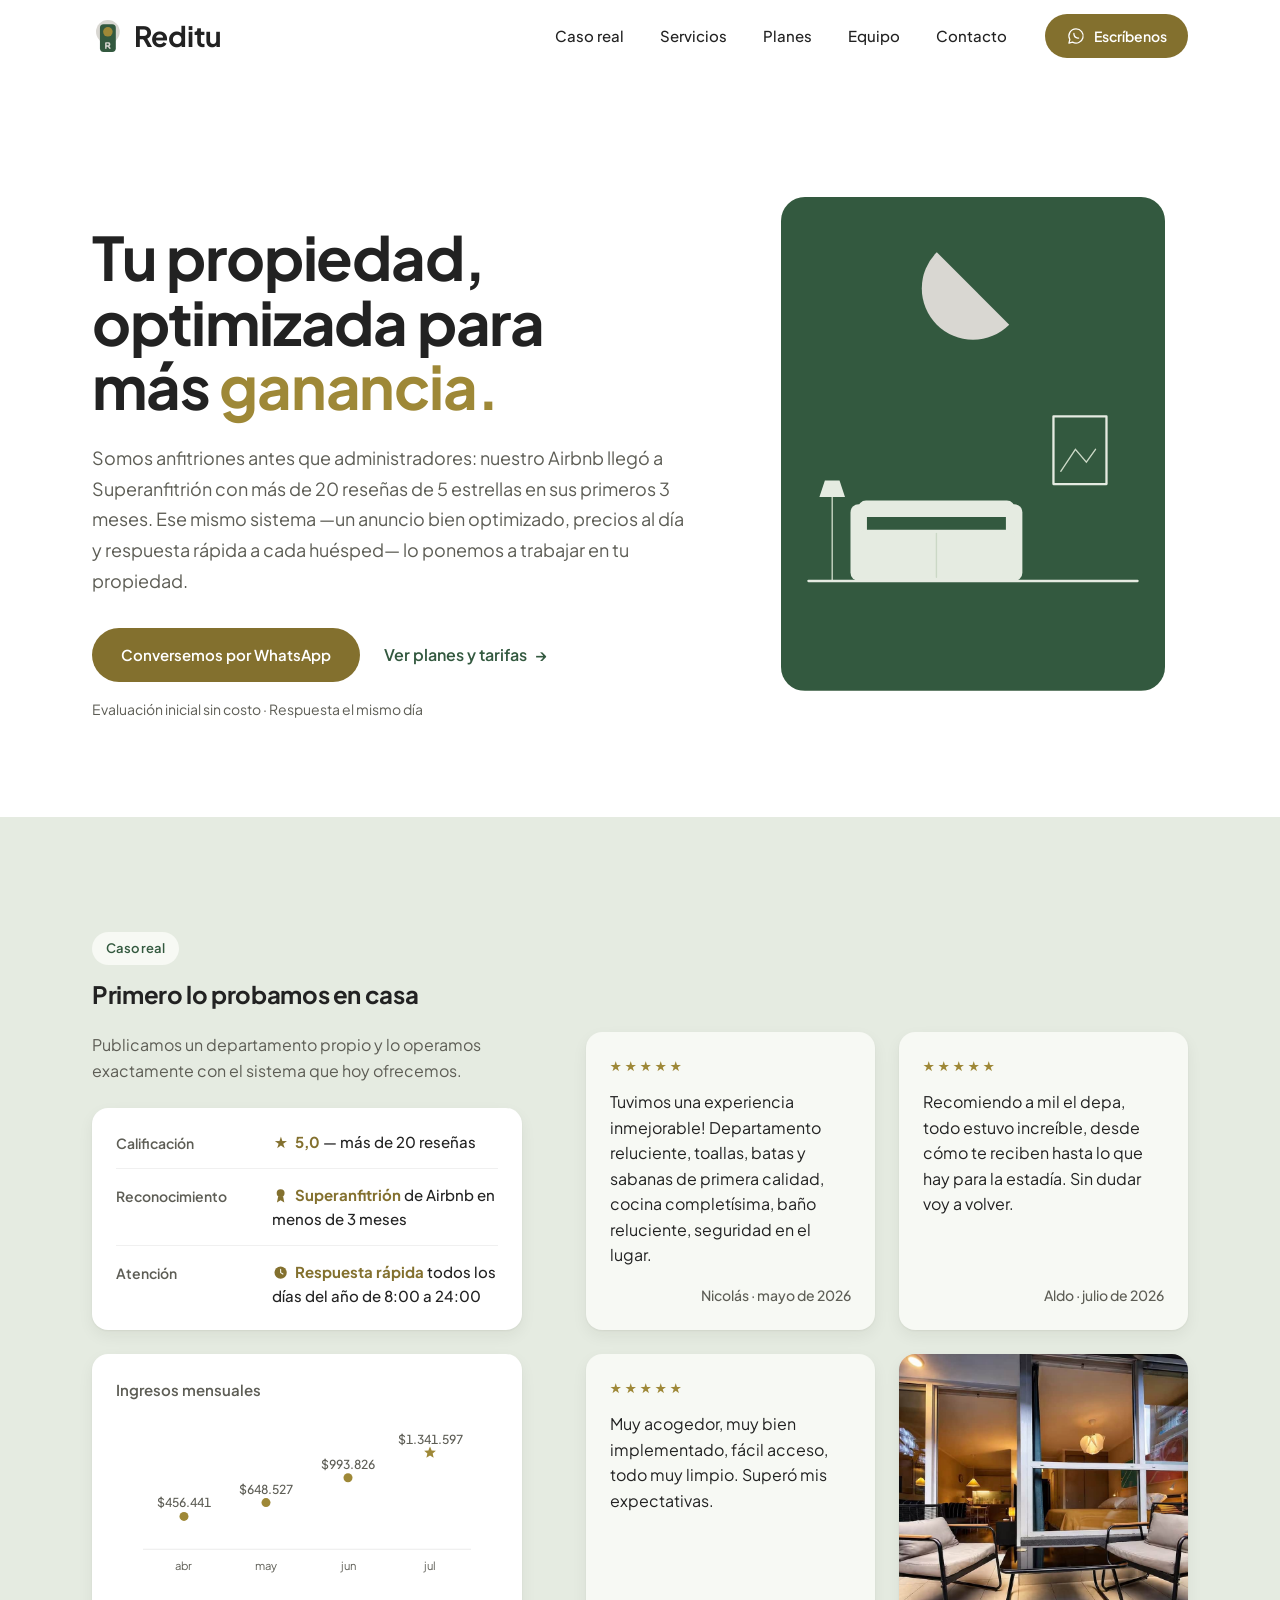
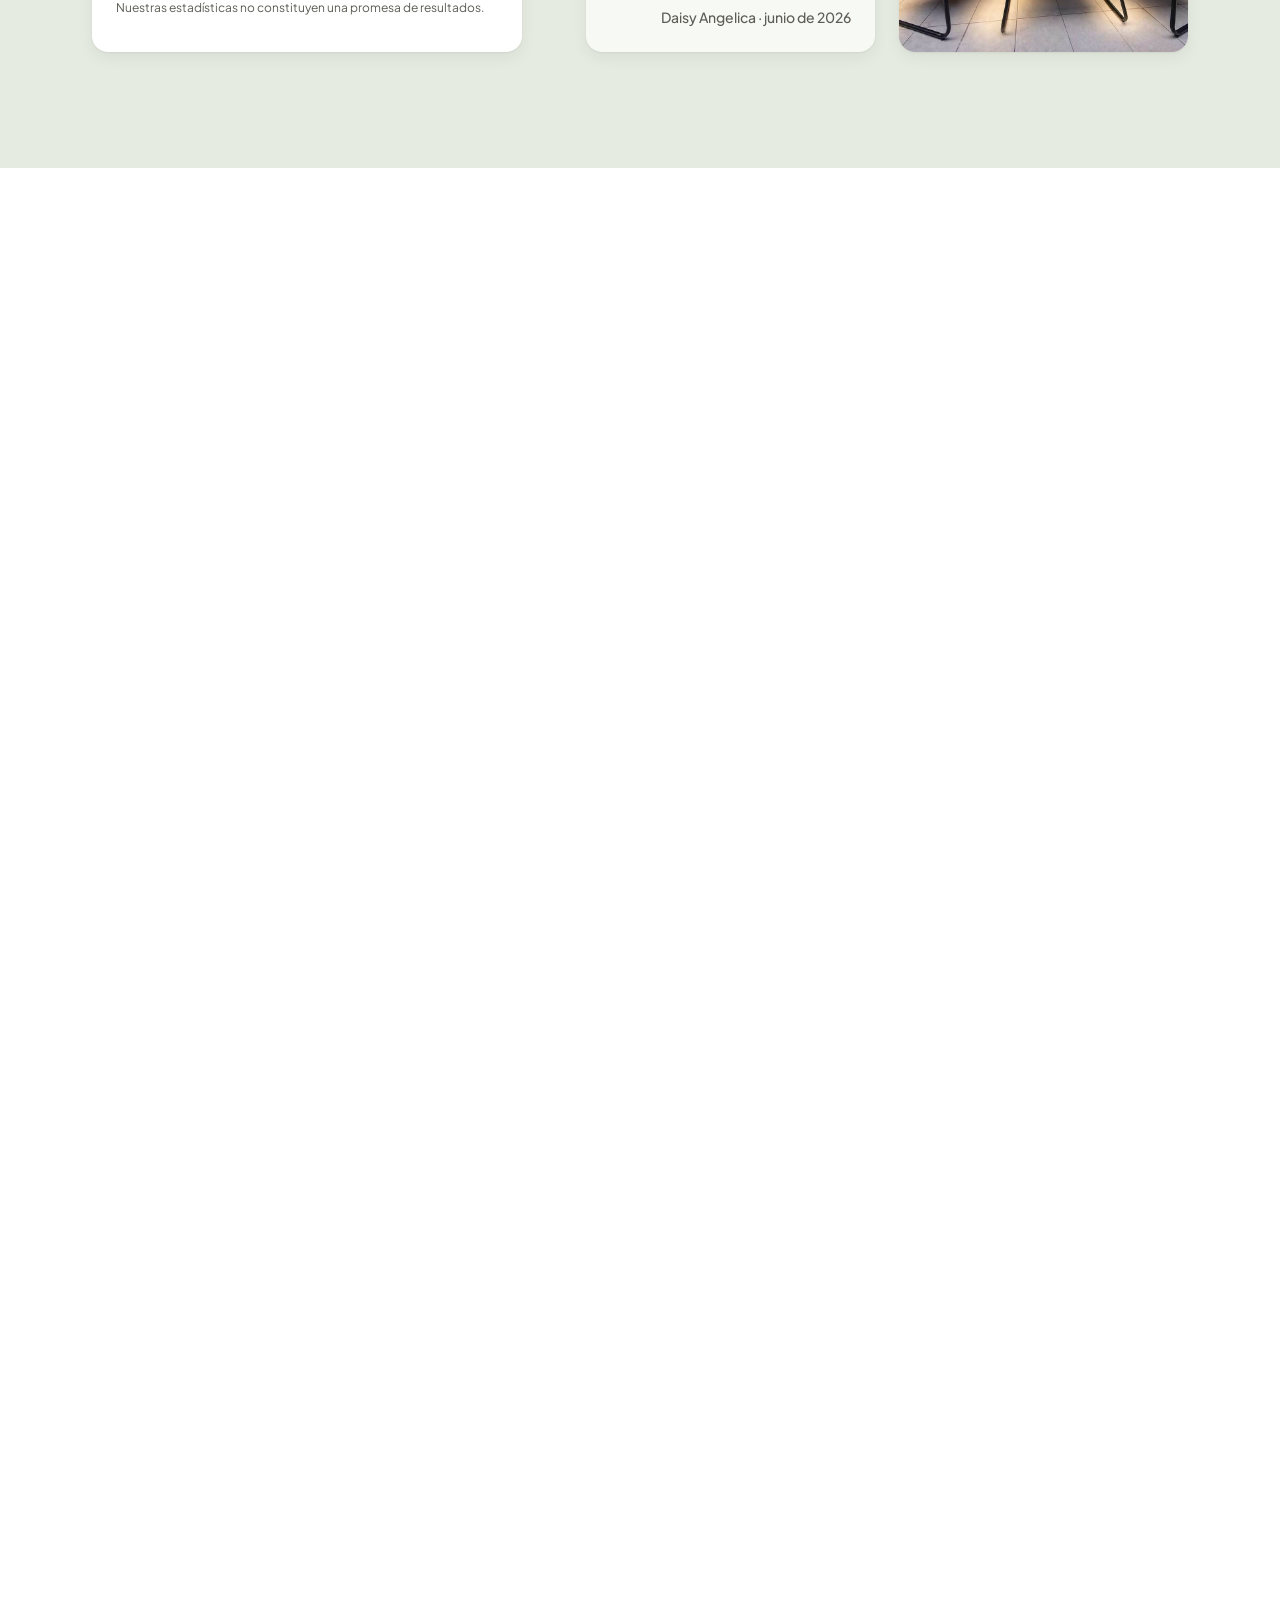
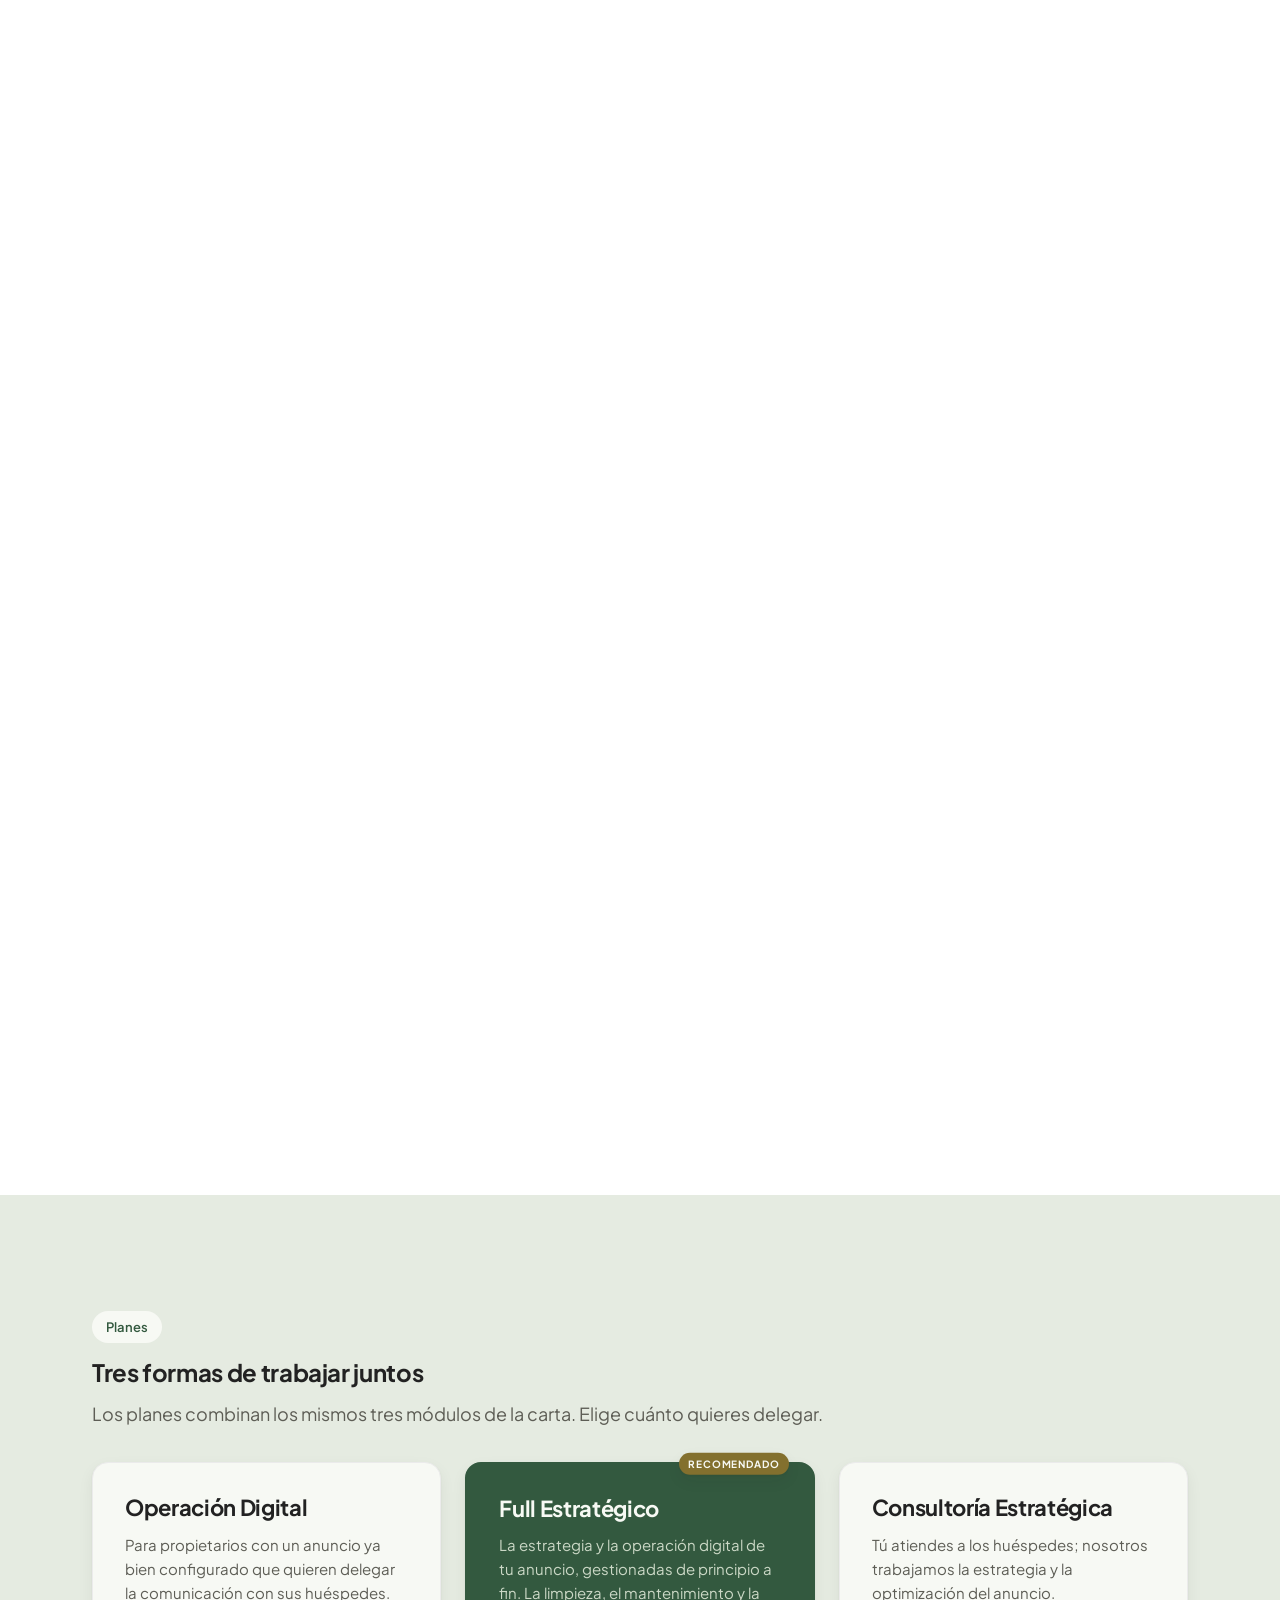
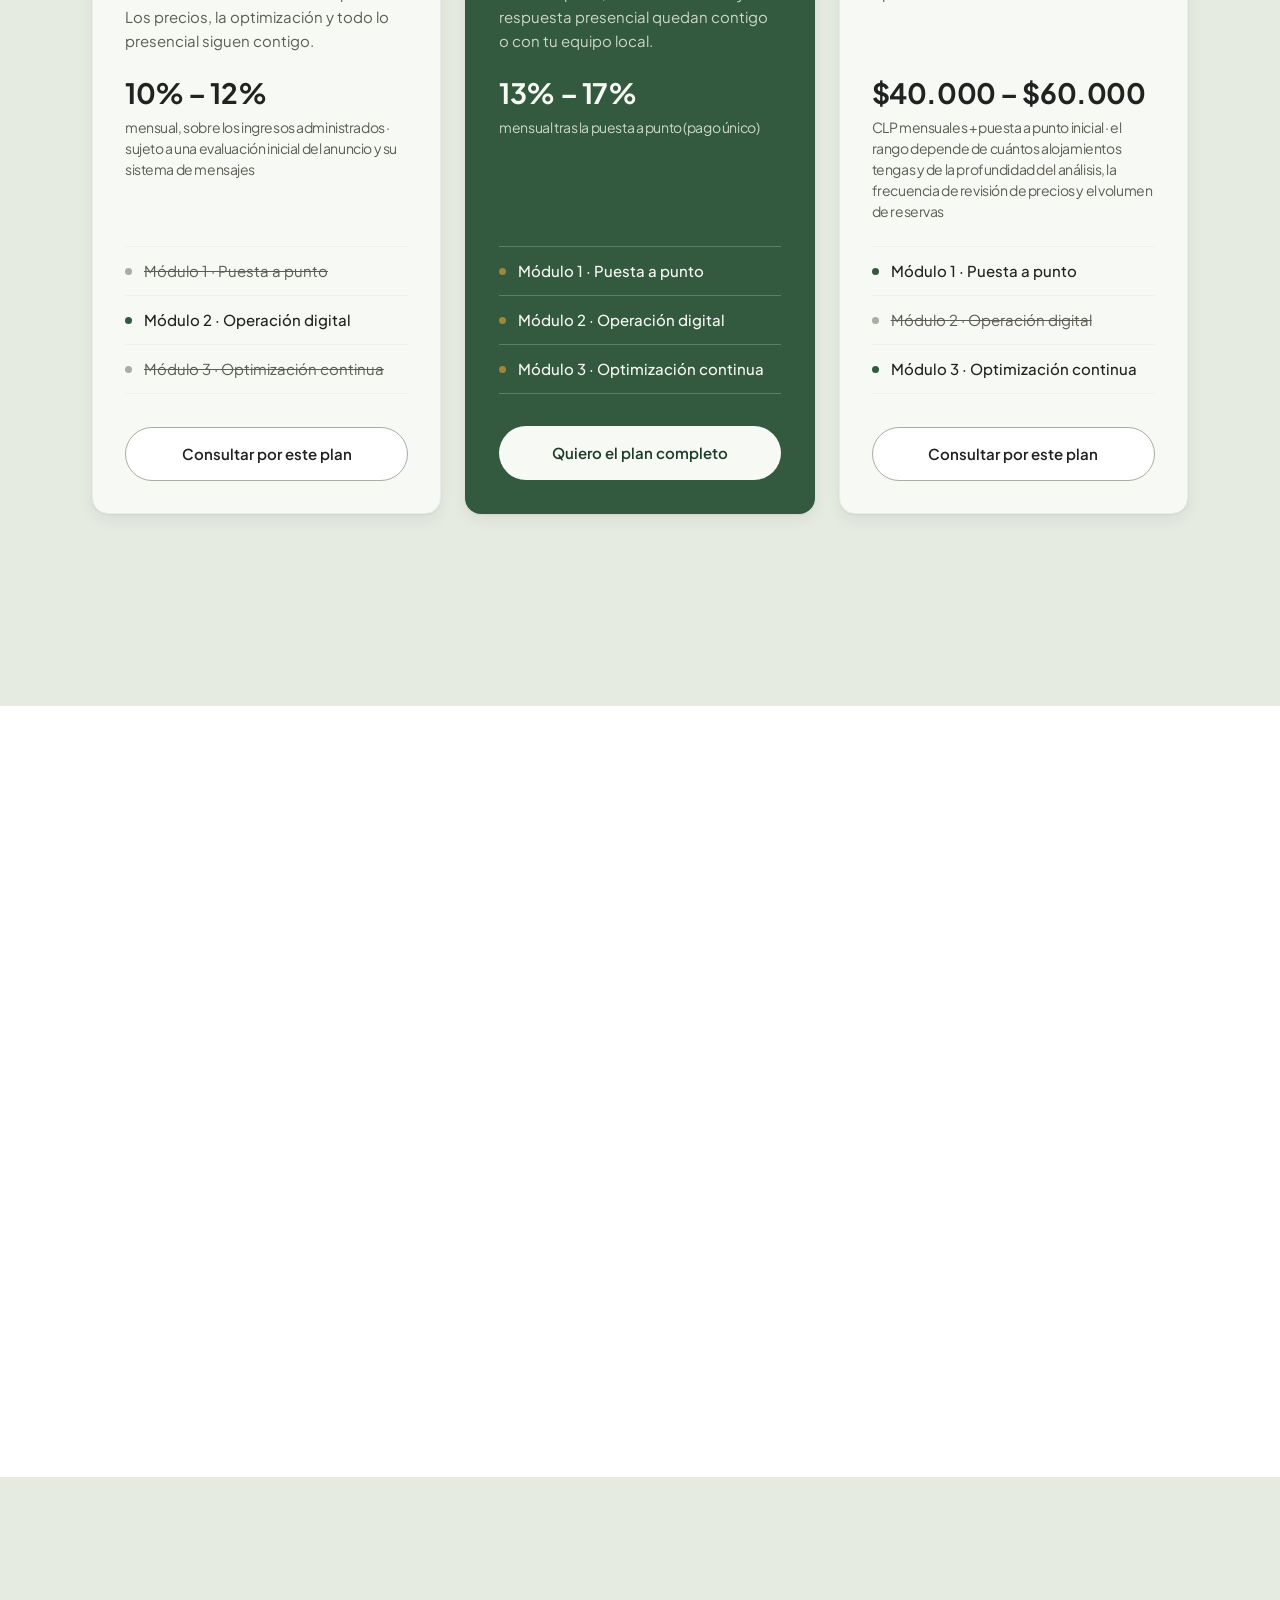
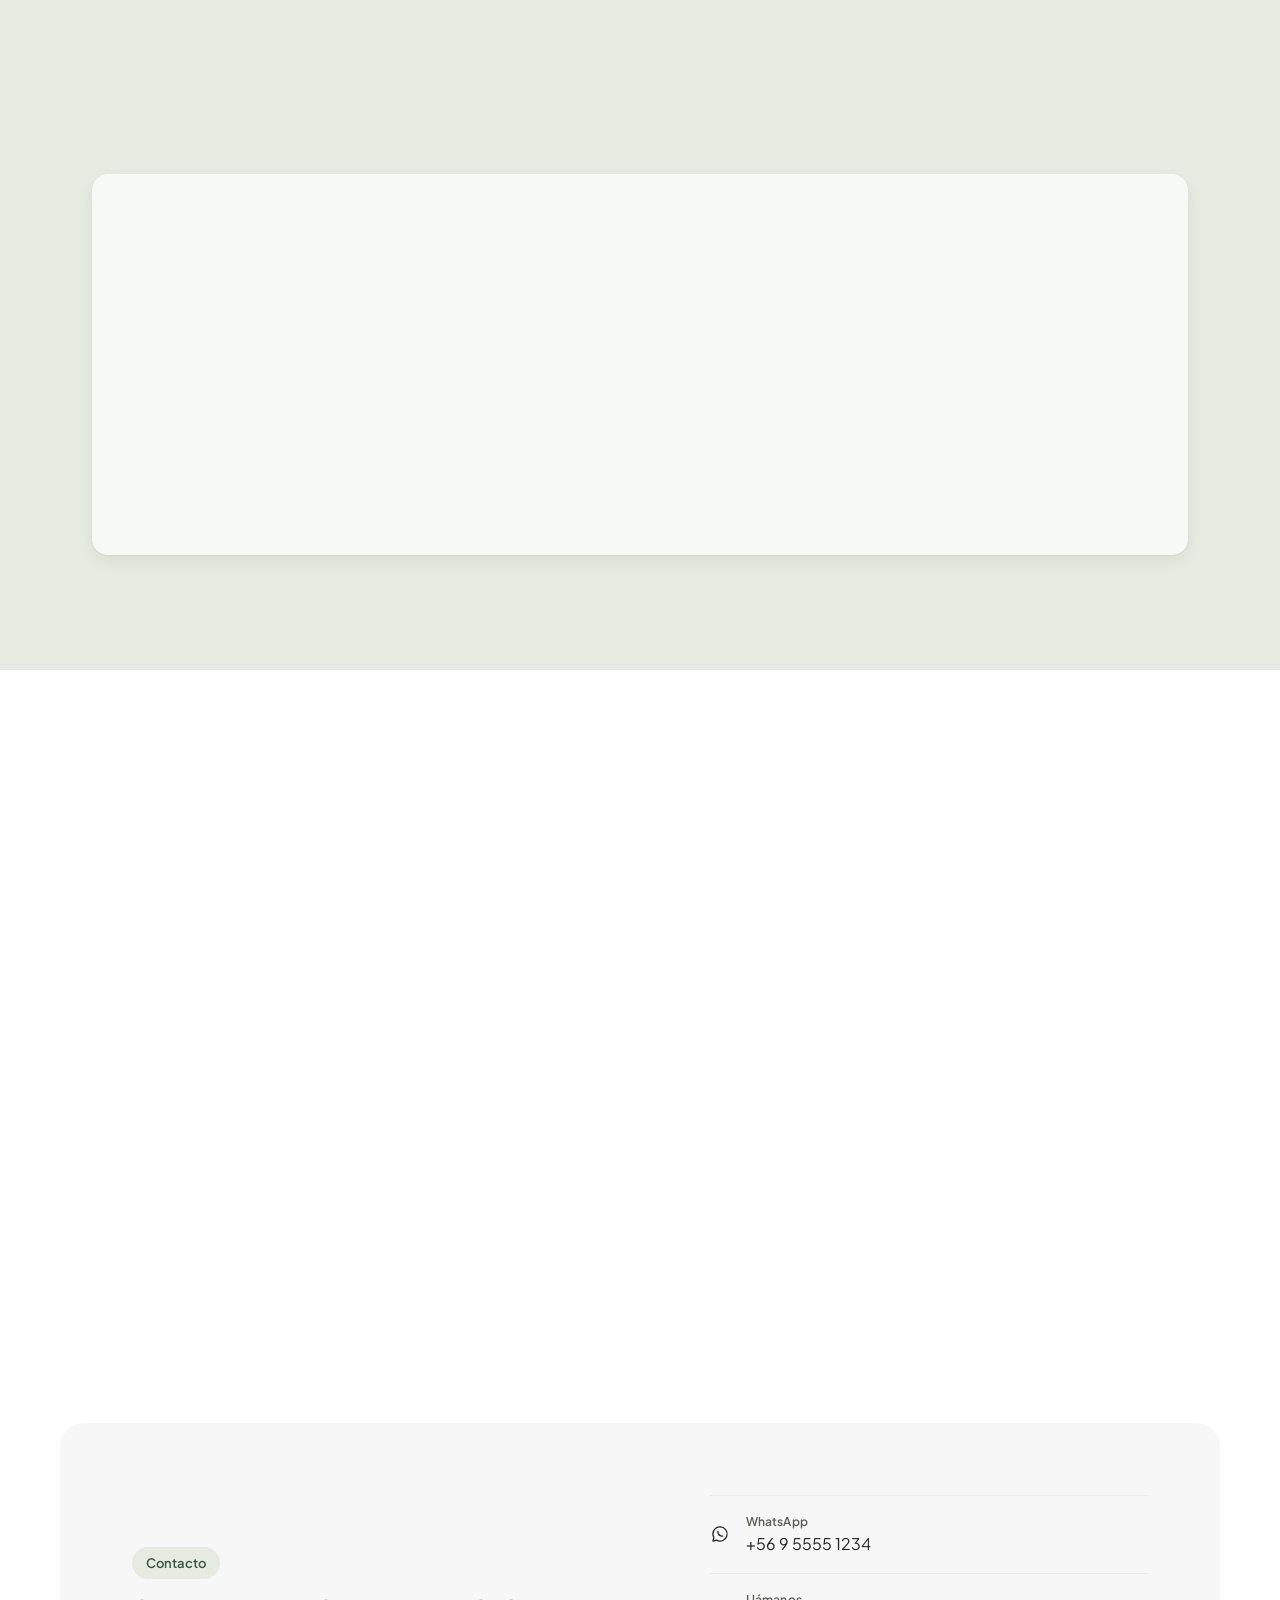
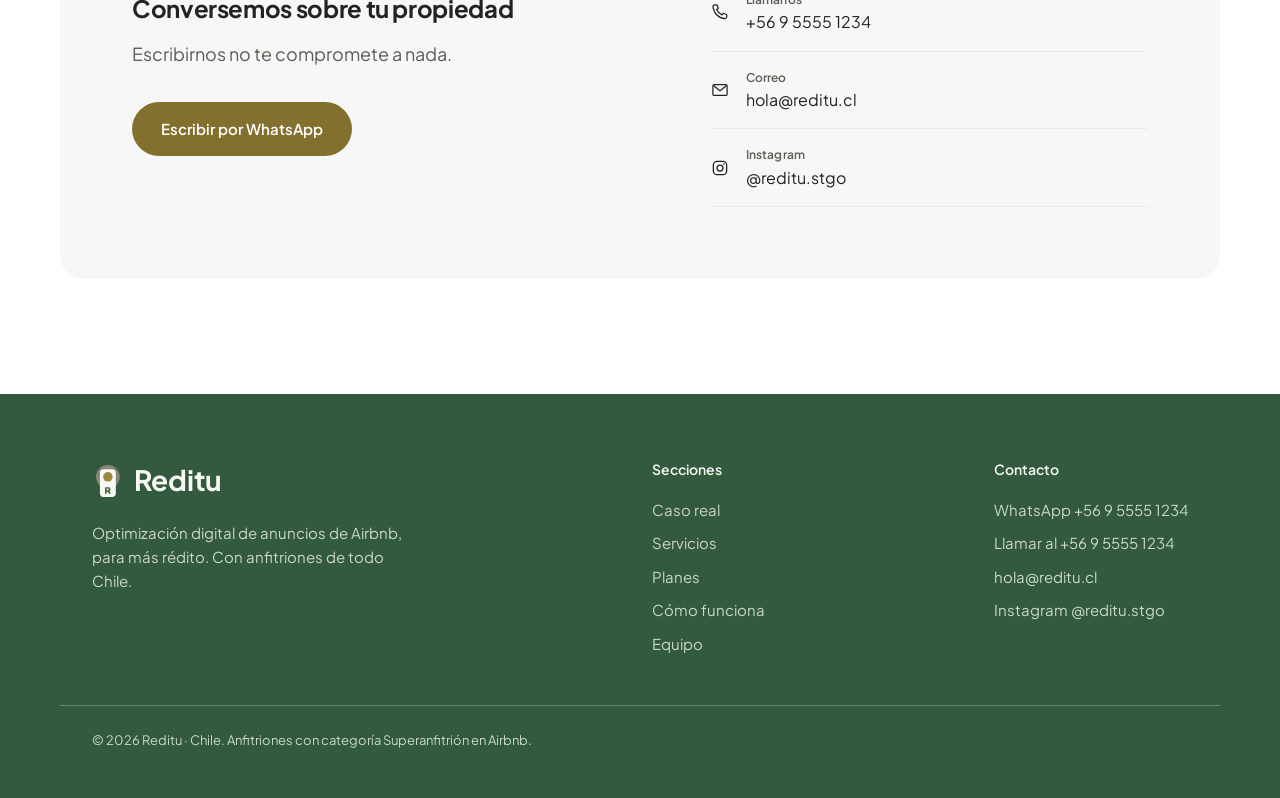
==== commit 8292c9f9: "Capacidad presencial en la puesta a punto, grilla de 3 columnas y servicios de seguridad y mantenció" ====
--- a/index.html
+++ b/index.html
@@ -17,14 +17,14 @@
   <meta name="viewport" content="width=device-width, initial-scale=1.0">
   <!-- TODO: reemplazar nombre de marca -->
   <title>Reditu — Optimización de anuncios de Airbnb en todo Chile</title>
-  <meta name="description" content="Trabajamos con anfitriones de todo Chile, a distancia: textos, fotos, precios al día y comunicación con tus huéspedes para que tu anuncio genere mayor rédito. Nuestro Airbnb llegó a Superanfitrión con más de 20 reseñas de 5 estrellas en 3 meses.">
+  <meta name="description" content="Trabajamos con anfitriones de todo Chile: textos, fotos, precios al día y comunicación con tus huéspedes para que tu anuncio genere mayor rédito. Nuestro Airbnb llegó a Superanfitrión con más de 20 reseñas de 5 estrellas en 3 meses.">
   <link rel="canonical" href="https://marioexe-rm.github.io/airbnb_services/">
 
   <meta property="og:type" content="website">
   <meta property="og:locale" content="es_CL">
   <meta property="og:site_name" content="Reditu">
   <meta property="og:title" content="Reditu — Más rédito de tu Airbnb, en todo Chile">
-  <meta property="og:description" content="Puesta a punto del anuncio, comunicación con huéspedes y optimización continua, todo a distancia. Superanfitrión y más de 20 reseñas 5★ en 3 meses: ese sistema, aplicado a tu propiedad.">
+  <meta property="og:description" content="Puesta a punto del anuncio, comunicación con huéspedes y optimización continua. Superanfitrión y más de 20 reseñas 5★ en 3 meses: ese sistema, aplicado a tu propiedad.">
   <meta property="og:url" content="https://marioexe-rm.github.io/airbnb_services/">
   <meta property="og:image" content="https://marioexe-rm.github.io/airbnb_services/assets/img/og-cover.jpg">
   <meta property="og:image:width" content="1200">
@@ -42,7 +42,7 @@
   <link rel="preconnect" href="https://fonts.googleapis.com">
   <link rel="preconnect" href="https://fonts.gstatic.com" crossorigin>
   <link href="https://fonts.googleapis.com/css2?family=Plus+Jakarta+Sans:wght@400..700&display=swap" rel="stylesheet">
-  <link rel="stylesheet" href="assets/css/styles.css?v=20260731a">
+  <link rel="stylesheet" href="assets/css/styles.css?v=20260731b">
   <script>document.documentElement.classList.add('js');</script>
 
   <!-- TODO: reemplazar teléfono, correo y marca en los datos estructurados -->
@@ -51,7 +51,7 @@
     "@context": "https://schema.org",
     "@type": "ProfessionalService",
     "name": "Reditu",
-    "description": "Optimización digital de anuncios de Airbnb en todo Chile, a distancia: puesta a punto del anuncio, operación digital y optimización continua.",
+    "description": "Optimización digital de anuncios de Airbnb en todo Chile: puesta a punto del anuncio, operación digital y optimización continua.",
     "areaServed": "Chile",
     "url": "https://marioexe-rm.github.io/airbnb_services/",
     "telephone": "+56955551234",
@@ -109,7 +109,7 @@
                punto (viajan juntos) y el span visually-hidden deja el texto
                base estable para lectores de pantalla y SEO. -->
           <h1>Tu propiedad,<br>optimizada para<br>más <em class="rotador-palabra"><span class="palabra-fantasma" aria-hidden="true">rendimiento.</span><span class="palabra-activa" aria-hidden="true">rédito.</span><span class="visually-hidden">rédito.</span></em></h1>
-          <p class="lead">Somos anfitriones antes que administradores: nuestro Airbnb llegó a Superanfitrión con más de 20 reseñas de 5 estrellas en sus primeros 3 meses. Ese mismo sistema —un anuncio bien optimizado, precios al día y respuesta rápida a cada huésped— lo ponemos a trabajar en tu propiedad a distancia.</p>
+          <p class="lead">Somos anfitriones antes que administradores: nuestro Airbnb llegó a Superanfitrión con más de 20 reseñas de 5 estrellas en sus primeros 3 meses. Ese mismo sistema —un anuncio bien optimizado, precios al día y respuesta rápida a cada huésped— lo ponemos a trabajar en tu propiedad.</p>
           <div class="hero-actions">
             <!-- TODO: reemplazar número de WhatsApp -->
             <a class="btn btn-primary" href="https://wa.me/56955551234?text=Hola%2C%20tengo%20una%20propiedad%20y%20me%20gustar%C3%ADa%20una%20evaluaci%C3%B3n%20inicial%20de%20su%20servicio%20de%20gesti%C3%B3n%20de%20Airbnb." target="_blank" rel="noopener">Conversemos por WhatsApp</a>
@@ -380,7 +380,7 @@
         <header class="sec-head reveal">
           <p class="eyebrow"><span class="sec-num">02</span>Servicios</p>
           <h2>La carta de servicios</h2>
-          <p class="sec-lead">Tres módulos de trabajo a distancia sobre tu anuncio y la comunicación con tus huéspedes. Sin letra chica: cada tarjeta dice qué hacemos y qué no.</p>
+          <p class="sec-lead">Tres módulos sobre tu anuncio y la comunicación con tus huéspedes. Sin letra chica: cada tarjeta dice qué hacemos y qué no.</p>
         </header>
 
         <article class="modulo reveal" id="modulo-1">
@@ -388,9 +388,9 @@
             <p class="modulo-num">Módulo 01 · pago único</p>
             <h3>Puesta a punto</h3>
             <p class="modulo-precio">$150.000 – $280.000 <span>CLP el pack integral, o contrata por ítem</span></p>
+            <p class="modulo-lead">Tu anuncio listo para competir: comienza de cero o corrige uno ya publicado.</p>
           </div>
           <div class="modulo-body">
-            <p class="modulo-lead">Tu anuncio listo para competir: comienza de cero o corrige uno ya publicado.</p>
             <ul class="modulo-items">
               <!-- TODO: validar precio (servicio nuevo) --><li class="servicio">
                 <div class="item-cuerpo"><svg class="item-ico" width="20" height="20" viewBox="0 0 24 24" aria-hidden="true"><circle cx="10.5" cy="10.5" r="6"/><path d="M15 15l5.5 5.5"/></svg><strong>Diagnóstico y estrategia</strong>: revisamos tu alojamiento, tu anuncio y tu competencia, y priorizamos qué corregir primero.</div>
@@ -410,7 +410,7 @@
                 </template>
               </li>
               <!-- TODO: validar precio --><li class="servicio">
-                <div class="item-cuerpo"><svg class="item-ico" width="20" height="20" viewBox="0 0 24 24" aria-hidden="true"><path d="M4 20l1.2-4.2L15 6a2.1 2.1 0 0 1 3 3L8.2 18.8 4 20Z"/><path d="M13.5 7.5l3 3"/></svg><strong>Configuración del anuncio</strong>: escribimos el título y la descripción —también en inglés— y dejamos reglas y condiciones bien definidas.</div>
+                <div class="item-cuerpo"><svg class="item-ico" width="20" height="20" viewBox="0 0 24 24" aria-hidden="true"><path d="M4 20l1.2-4.2L15 6a2.1 2.1 0 0 1 3 3L8.2 18.8 4 20Z"/><path d="M13.5 7.5l3 3"/></svg><strong>Configuración del anuncio</strong>: escribimos el título y la descripción —también en inglés— y definimos reglas y condiciones.</div>
                 <div class="servicio-pie"><span class="servicio-mas">Más info</span><span class="item-precio">$70.000 CLP</span></div>
                 <button class="servicio-enlace" type="button" aria-haspopup="dialog" aria-label="Más info sobre Configuración del anuncio"></button>
                 <template data-etiqueta="Módulo 01 · Puesta a punto" data-titulo="Configuración del anuncio">
@@ -440,7 +440,39 @@
                     <li>Orden de la galería y organización por espacios.</li>
                     <li>Indicaciones de qué fotos nuevas conviene tomar.</li>
                   </ul>
-                  <p class="modal-nota">No incluye producción fotográfica profesional.</p>
+                  <p class="modal-nota">La sesión de fotos profesional es su propio servicio: Fotografía del alojamiento.</p>
+                </template>
+              </li>
+              <!-- TODO: validar precio (servicio nuevo) --><li class="servicio">
+                <span class="chip-terreno">En terreno</span>
+                <div class="item-cuerpo"><svg class="item-ico" width="20" height="20" viewBox="0 0 24 24" aria-hidden="true"><path d="M4.5 8.5A2 2 0 0 1 6.5 6.5h2l1.5-2h4l1.5 2h2a2 2 0 0 1 2 2v9a2 2 0 0 1-2 2h-11a2 2 0 0 1-2-2z"/><circle cx="12" cy="12.5" r="3.4"/></svg><strong>Fotografía del alojamiento</strong>: sesión de fotos para el anuncio, con las tomas que la plataforma privilegia y luce tu espacio.</div>
+                <div class="servicio-pie"><span class="servicio-mas">Más info</span><span class="item-precio">$80.000 CLP</span></div>
+                <button class="servicio-enlace" type="button" aria-haspopup="dialog" aria-label="Más info sobre Fotografía del alojamiento"></button>
+                <template data-etiqueta="Módulo 01 · Puesta a punto" data-titulo="Fotografía del alojamiento">
+                  <p>Sesión de fotos hecha para vender el anuncio, no solo para registrar el espacio.</p>
+                  <p class="modal-sub">Incluye</p>
+                  <ul>
+                    <li>Sesión en el alojamiento con las tomas que la plataforma privilegia.</li>
+                    <li>Preparación básica del encuadre en cada ambiente.</li>
+                    <li>Fotos listas para la galería del anuncio.</li>
+                  </ul>
+                  <p class="modal-nota">Servicio en terreno: incluido en el Gran Santiago; en el resto de Chile lo coordinamos según disponibilidad y puede tener un costo adicional.</p>
+                </template>
+              </li>
+              <!-- TODO: validar precio (servicio nuevo) --><li class="servicio">
+                <span class="chip-terreno">En terreno</span>
+                <div class="item-cuerpo"><svg class="item-ico" width="20" height="20" viewBox="0 0 24 24" aria-hidden="true"><path d="M12 21s-6.5-5.2-6.5-10a6.5 6.5 0 0 1 13 0c0 4.8-6.5 10-6.5 10z"/><circle cx="12" cy="10.5" r="2.4"/></svg><strong>Evaluación en terreno</strong>: recorremos el alojamiento para ver lo que las fotos no muestran y probamos la llegada real.</div>
+                <div class="servicio-pie"><span class="servicio-mas">Más info</span><span class="item-precio">$70.000 CLP</span></div>
+                <button class="servicio-enlace" type="button" aria-haspopup="dialog" aria-label="Más info sobre Evaluación en terreno"></button>
+                <template data-etiqueta="Módulo 01 · Puesta a punto" data-titulo="Evaluación en terreno">
+                  <p>Lo que no se ve en fotos ni en el anuncio, se ve caminando el alojamiento.</p>
+                  <p class="modal-sub">Incluye</p>
+                  <ul>
+                    <li>Recorrido del alojamiento con ojo de huésped.</li>
+                    <li>Prueba del flujo de llegada: acceso, instrucciones y primeros minutos.</li>
+                    <li>Hallazgos priorizados para corregir antes de publicar.</li>
+                  </ul>
+                  <p class="modal-nota">Servicio en terreno: incluido en el Gran Santiago; en el resto de Chile lo coordinamos según disponibilidad y puede tener un costo adicional.</p>
                 </template>
               </li>
               <!-- TODO: validar precio --><li class="servicio">
@@ -476,30 +508,77 @@
                 </template>
               </li>
               <!-- TODO: validar precio --><li class="servicio">
-                <div class="item-cuerpo"><svg class="item-ico" width="20" height="20" viewBox="0 0 24 24" aria-hidden="true"><rect x="5" y="4.5" width="14" height="16" rx="2"/><path d="M9 4.5V3.2A1.2 1.2 0 0 1 10.2 2h3.6A1.2 1.2 0 0 1 15 3.2V4.5"/><path d="M9 12.5l2 2 4-4"/></svg><strong>Revisión de equipamiento</strong>: evaluamos a distancia qué hay y qué falta, con una lista priorizada de compras y mejoras.</div>
+                <div class="item-cuerpo"><svg class="item-ico" width="20" height="20" viewBox="0 0 24 24" aria-hidden="true"><rect x="5" y="4.5" width="14" height="16" rx="2"/><path d="M9 4.5V3.2A1.2 1.2 0 0 1 10.2 2h3.6A1.2 1.2 0 0 1 15 3.2V4.5"/><path d="M9 12.5l2 2 4-4"/></svg><strong>Revisión de equipamiento</strong>: evaluamos qué hay y qué falta —a distancia o en terreno según la zona— con una lista priorizada.</div>
                 <div class="servicio-pie"><span class="servicio-mas">Más info</span><span class="item-precio">$45.000 CLP</span></div>
                 <button class="servicio-enlace" type="button" aria-haspopup="dialog" aria-label="Más info sobre Revisión de equipamiento"></button>
                 <template data-etiqueta="Módulo 01 · Puesta a punto" data-titulo="Revisión de equipamiento">
-                  <p>Revisamos a distancia qué tiene tu alojamiento y qué le falta para el huésped que definimos juntos.</p>
-                  <p class="modal-sub">Incluye</p>
-                  <ul>
-                    <li>Evaluación a distancia de lo que hay y de lo que falta.</li>
+                  <p>Revisamos qué tiene tu alojamiento y qué le falta para el huésped que definimos juntos: a distancia o en terreno, según la zona.</p>
+                  <p class="modal-sub">Incluye</p>
+                  <ul>
+                    <li>Evaluación de lo que hay y de lo que falta.</li>
                     <li>Lista priorizada de faltantes y reemplazos.</li>
                     <li>Mejoras sugeridas con mayor impacto en la experiencia.</li>
                   </ul>
                   <p class="modal-nota">La compra y la instalación quedan a cargo del propietario.</p>
                 </template>
               </li>
-              <!-- Complemento del módulo: no es un servicio equivalente (sin
-                   modal ni hover interactivo); chip verde lo marca. -->
-              <!-- TODO: validar precio --><li class="complemento">
-                <span class="complemento-chip">Complemento</span>
-                <div class="item-cuerpo"><svg class="item-ico" width="20" height="20" viewBox="0 0 24 24" aria-hidden="true"><path d="M5 11V8a2 2 0 0 1 2-2h10a2 2 0 0 1 2 2v3"/><rect x="3" y="11" width="18" height="6.5" rx="2"/><path d="M6.5 17.5V20M17.5 17.5V20"/></svg><strong>Ambientación a distancia</strong>: sugerencias visuales con prioridades y enlaces de compra. No incluye diseño interior completo, ni compras, ni montaje.</div>
-                <span class="item-precio">$50.000 CLP</span>
+              <!-- TODO: validar precio --><li class="servicio">
+                <span class="chip-terreno">En terreno</span>
+                <div class="item-cuerpo"><svg class="item-ico" width="20" height="20" viewBox="0 0 24 24" aria-hidden="true"><path d="M5 11V8a2 2 0 0 1 2-2h10a2 2 0 0 1 2 2v3"/><rect x="3" y="11" width="18" height="6.5" rx="2"/><path d="M6.5 17.5V20M17.5 17.5V20"/></svg><strong>Disposición y decoración</strong>: sugerimos qué mover, qué sumar y qué sacar, con enlaces de compra. No instalamos ni movemos muebles.</div>
+                <div class="servicio-pie"><span class="servicio-mas">Más info</span><span class="item-precio">$50.000 CLP</span></div>
+                <button class="servicio-enlace" type="button" aria-haspopup="dialog" aria-label="Más info sobre Recomendaciones de disposición y decoración"></button>
+                <template data-etiqueta="Módulo 01 · Puesta a punto" data-titulo="Recomendaciones de disposición y decoración">
+                  <p>Ordenamos lo que ya tienes y priorizamos lo que falta, para que el espacio luzca y funcione mejor.</p>
+                  <p class="modal-sub">Incluye</p>
+                  <ul>
+                    <li>Qué mover, qué sumar y qué sacar, con prioridades.</li>
+                    <li>Enlaces de compra para lo sugerido.</li>
+                    <li>En terreno cuando la visita corresponde; si no, a distancia.</li>
+                  </ul>
+                  <p class="modal-sub">No incluye</p>
+                  <ul>
+                    <li>Diseño interior completo.</li>
+                    <li>Instalar, armar, desembalar o mover muebles.</li>
+                  </ul>
+                  <p class="modal-nota">Servicio en terreno: incluido en el Gran Santiago; en el resto de Chile lo coordinamos según disponibilidad y puede tener un costo adicional.</p>
+                </template>
+              </li>
+              <!-- TODO: validar precio (servicio nuevo) --><li class="servicio">
+                <span class="chip-terreno">En terreno</span>
+                <div class="item-cuerpo"><svg class="item-ico" width="20" height="20" viewBox="0 0 24 24" aria-hidden="true"><path d="M12 3.5l7 4v5c0 4.5-3 7.5-7 8.5-4-1-7-4-7-8.5v-5z"/><circle cx="12" cy="10.5" r="2.2"/><path d="M12 12.7v3"/></svg><strong>Revisión de seguridad</strong>: recomendaciones para reducir riesgos evitables. No certificamos ni reemplazamos una inspección.</div>
+                <div class="servicio-pie"><span class="servicio-mas">Más info</span><span class="item-precio">$40.000 CLP</span></div>
+                <button class="servicio-enlace" type="button" aria-haspopup="dialog" aria-label="Más info sobre Revisión de seguridad básica"></button>
+                <template data-etiqueta="Módulo 01 · Puesta a punto" data-titulo="Revisión de seguridad básica">
+                  <p>Un recorrido con ojo de anfitrión para reducir riesgos evitables antes de que llegue el primer huésped.</p>
+                  <p class="modal-sub">Incluye</p>
+                  <ul>
+                    <li>Protectores de enchufe y fijación reforzada de lo que va a muro.</li>
+                    <li>Objetos sueltos en altura y otros riesgos evitables.</li>
+                    <li>Elementos de emergencia básicos recomendados.</li>
+                  </ul>
+                  <p class="modal-nota">Son recomendaciones de sentido común para un alojamiento turístico: no somos prevencionistas de riesgos, no certificamos nada ni reemplazamos una inspección profesional.</p>
+                  <p class="modal-nota">Servicio en terreno: incluido en el Gran Santiago; en el resto de Chile lo coordinamos según disponibilidad y puede tener un costo adicional.</p>
+                </template>
+              </li>
+              <!-- TODO: validar precio (servicio nuevo) --><li class="servicio">
+                <div class="item-cuerpo"><svg class="item-ico" width="20" height="20" viewBox="0 0 24 24" aria-hidden="true"><rect x="4" y="5" width="16" height="15" rx="2"/><path d="M4 9.5h16M8.5 3v4M15.5 3v4"/><path d="M9 14.5l2 2 4-4"/></svg><strong>Plan de mantenciones</strong>: armamos el checklist periódico con su frecuencia; la ejecución queda con técnicos que tú contratas.</div>
+                <div class="servicio-pie"><span class="servicio-mas">Más info</span><span class="item-precio">$35.000 CLP</span></div>
+                <button class="servicio-enlace" type="button" aria-haspopup="dialog" aria-label="Más info sobre Plan de mantenciones"></button>
+                <template data-etiqueta="Módulo 01 · Puesta a punto" data-titulo="Plan de mantenciones (checklist inicial)">
+                  <p>Un listado claro de las mantenciones periódicas de tu alojamiento, con la frecuencia de cada una.</p>
+                  <p class="modal-sub">Incluye</p>
+                  <ul>
+                    <li>Sellos de baño y revisión de filtros.</li>
+                    <li>Revisión de gas con técnico autorizado, calendarizada.</li>
+                    <li>Lo que aplique según tu propiedad.</li>
+                  </ul>
+                  <p class="modal-nota">Nosotros no ejecutamos ni certificamos mantenciones: la revisión de gas y equivalentes las realiza un técnico autorizado contratado por el propietario.</p>
+                </template>
               </li>
             </ul>
-            <!-- TODO: validar precio (suma $370.000 vs pack integral máximo $280.000) -->
-            <p class="modulo-ahorro">Por separado, estos seis ítems suman $370.000 CLP: contratando el pack integral ahorras desde $90.000.</p>
+            <!-- TODO: validar precio (suma $645.000 vs pack integral máximo $280.000) -->
+            <p class="modulo-ahorro">Por separado, estos once ítems suman $645.000 CLP: contratando el pack integral ahorras desde $365.000.</p>
+            <p class="modulo-nota">Los servicios en terreno están incluidos en el Gran Santiago; en el resto de Chile los coordinamos según disponibilidad y pueden tener un costo adicional.</p>
           </div>
         </article>
 
@@ -508,9 +587,9 @@
             <p class="modulo-num">Módulo 02 · mensual</p>
             <h3>Operación digital</h3>
             <p class="modulo-precio">10% – 12% <span>de los ingresos administrados</span></p>
+            <p class="modulo-lead">Llevamos la comunicación del día a día de tus reservas, a distancia. No equivale a administrar el alojamiento en terreno.</p>
           </div>
           <div class="modulo-body">
-            <p class="modulo-lead">Llevamos la comunicación del día a día de tus reservas, a distancia. No equivale a administrar el alojamiento en terreno.</p>
             <ul class="modulo-items">
               <!-- TODO: validar precio --><li class="servicio">
                 <div class="item-cuerpo"><svg class="item-ico" width="20" height="20" viewBox="0 0 24 24" aria-hidden="true"><path d="M20 4.5H4a1.5 1.5 0 0 0-1.5 1.5v9A1.5 1.5 0 0 0 4 16.5h3v3.5l4.5-3.5H20a1.5 1.5 0 0 0 1.5-1.5V6A1.5 1.5 0 0 0 20 4.5Z"/></svg><strong>Consultas y reservas</strong>: respondemos a los interesados y gestionamos las solicitudes según las condiciones que apruebas.</div>
@@ -564,6 +643,27 @@
                   </ul>
                 </template>
               </li>
+              <!-- TODO: validar precio (servicio reincorporado) --><li class="servicio">
+                <div class="item-cuerpo"><svg class="item-ico" width="20" height="20" viewBox="0 0 24 24" aria-hidden="true"><circle cx="12" cy="12" r="8.5"/><path d="M9.6 9.3a2.5 2.5 0 0 1 4.9.7c0 1.7-2.5 2.1-2.5 3.4"/><circle cx="12" cy="16.9" r="0.4"/></svg><strong>Atención durante la estadía</strong>: respondemos las dudas del huésped; los incidentes materiales se registran y se informan al propietario.</div>
+                <div class="servicio-pie"><span class="servicio-mas">Más info</span><span class="item-precio">$25.000 CLP/mes</span></div>
+                <button class="servicio-enlace" type="button" aria-haspopup="dialog" aria-label="Más info sobre Atención durante la estadía"></button>
+                <template data-etiqueta="Módulo 02 · Operación digital" data-titulo="Atención durante la estadía">
+                  <p>Somos el primer contacto del huésped mientras se hospeda: respondemos sus dudas por mensaje.</p>
+                  <p class="modal-sub">Incluye</p>
+                  <ul>
+                    <li>Respuesta a consultas sobre el funcionamiento del alojamiento y sus instrucciones.</li>
+                    <li>Registro de cada incidente material reportado.</li>
+                    <li>Información oportuna al propietario, que se encarga de todo lo presencial.</li>
+                  </ul>
+                  <p class="modal-sub">No incluye</p>
+                  <ul>
+                    <li>Emergencias, desplazamientos ni reparaciones.</li>
+                    <li>Coordinación de aseo o de proveedores.</li>
+                    <li>Compensaciones o reembolsos no autorizados por ti.</li>
+                  </ul>
+                  <p class="modal-nota">Requiere que el propietario designe un contacto local para lo material.</p>
+                </template>
+              </li>
               <!-- TODO: validar precio (servicio nuevo) --><li class="servicio">
                 <div class="item-cuerpo"><svg class="item-ico" width="20" height="20" viewBox="0 0 24 24" aria-hidden="true"><path d="M12 3.8l2.5 5 5.5.8-4 3.9.9 5.5-4.9-2.6-4.9 2.6.9-5.5-4-3.9 5.5-.8z"/></svg><strong>Cierre y reseñas</strong>: evaluamos al huésped, respondemos reseñas cuando conviene y registramos qué mejorar.</div>
                 <div class="servicio-pie"><span class="servicio-mas">Más info</span><span class="item-precio">$15.000 CLP/mes</span></div>
@@ -589,9 +689,9 @@
             <p class="modulo-num">Módulo 03 · mensual · requiere módulo 1</p>
             <h3>Optimización continua</h3>
             <p class="modulo-precio">3% – 5% <span>adicional junto al Módulo 2 · $40.000 – $60.000 CLP fijo si va solo</span></p>
+            <p class="modulo-lead">Mantiene la estrategia comercial de tu anuncio para que no quede estático.</p>
           </div>
           <div class="modulo-body">
-            <p class="modulo-lead">Mantiene la estrategia comercial de tu anuncio para que no quede estático.</p>
             <ul class="modulo-items">
               <!-- TODO: validar precio --><li class="servicio">
                 <div class="item-cuerpo"><svg class="item-ico" width="20" height="20" viewBox="0 0 24 24" aria-hidden="true"><path d="M3.5 16.5l6-6 4 4 7-7"/><path d="M15.5 7.5h5v5"/></svg><strong>Precios y disponibilidad</strong>: revisamos periódicamente tarifas, descuentos y calendario, dentro de los rangos que autorizas.</div>
@@ -644,7 +744,7 @@
                 </template>
               </li>
               <!-- TODO: validar precio --><li class="servicio">
-                <div class="item-cuerpo"><svg class="item-ico" width="20" height="20" viewBox="0 0 24 24" aria-hidden="true"><circle cx="9.5" cy="8" r="3.3"/><path d="M3.5 20v-1.2A4.3 4.3 0 0 1 7.8 14.5h3.4a4.3 4.3 0 0 1 4.3 4.3V20"/><path d="M16.5 5.1a3.3 3.3 0 0 1 0 6.1M18 14.7a4.3 4.3 0 0 1 2.5 3.9V20"/></svg><strong>Aprender de los huéspedes</strong>: leemos evaluaciones y conversaciones para detectar expectativas equivocadas y problemas repetidos.</div>
+                <div class="item-cuerpo"><svg class="item-ico" width="20" height="20" viewBox="0 0 24 24" aria-hidden="true"><circle cx="9.5" cy="8" r="3.3"/><path d="M3.5 20v-1.2A4.3 4.3 0 0 1 7.8 14.5h3.4a4.3 4.3 0 0 1 4.3 4.3V20"/><path d="M16.5 5.1a3.3 3.3 0 0 1 0 6.1M18 14.7a4.3 4.3 0 0 1 2.5 3.9V20"/></svg><strong>Aprender de los huéspedes</strong>: leemos evaluaciones y conversaciones para detectar expectativas y problemas frecuentes.</div>
                 <div class="servicio-pie"><span class="servicio-mas">Más info</span><span class="item-precio">$9.000 CLP/mes</span></div>
                 <button class="servicio-enlace" type="button" aria-haspopup="dialog" aria-label="Más info sobre Aprender de los huéspedes"></button>
                 <template data-etiqueta="Módulo 03 · Optimización continua" data-titulo="Aprender de los huéspedes">
@@ -659,7 +759,7 @@
                 </template>
               </li>
               <!-- TODO: validar precio --><li class="servicio">
-                <div class="item-cuerpo"><svg class="item-ico" width="20" height="20" viewBox="0 0 24 24" aria-hidden="true"><path d="M4.5 6.5l1.2 1.2 2-2.2"/><path d="M4.5 12l1.2 1.2 2-2.2"/><path d="M4.5 17.5l1.2 1.2 2-2.2"/><path d="M11 7h9M11 12.5h9M11 18h9"/></svg><strong>Plan de mejoras</strong>: una lista priorizada que separa lo que hacemos nosotros y lo que decides tú.</div>
+                <div class="item-cuerpo"><svg class="item-ico" width="20" height="20" viewBox="0 0 24 24" aria-hidden="true"><path d="M4.5 6.5l1.2 1.2 2-2.2"/><path d="M4.5 12l1.2 1.2 2-2.2"/><path d="M4.5 17.5l1.2 1.2 2-2.2"/><path d="M11 7h9M11 12.5h9M11 18h9"/></svg><strong>Plan de mejoras</strong>: una lista priorizada que separa lo que hacemos nosotros, lo que compras tú y lo que decides más adelante.</div>
                 <div class="servicio-pie"><span class="servicio-mas">Más info</span><span class="item-precio">$8.000 CLP/mes</span></div>
                 <button class="servicio-enlace" type="button" aria-haspopup="dialog" aria-label="Más info sobre Plan de mejoras"></button>
                 <template data-etiqueta="Módulo 03 · Optimización continua" data-titulo="Plan de mejoras">
@@ -672,6 +772,35 @@
                     <li>Decisiones pendientes del propietario.</li>
                     <li>Mejoras opcionales para más adelante.</li>
                   </ul>
+                </template>
+              </li>
+              <!-- TODO: validar precio (servicio nuevo) --><li class="servicio">
+                <div class="item-cuerpo"><svg class="item-ico" width="20" height="20" viewBox="0 0 24 24" aria-hidden="true"><circle cx="12" cy="12" r="8.5"/><path d="M12 7.5V12l3.2 2"/><path d="M4 4l2 2M20 4l-2 2"/></svg><strong>Recordatorios de mantención</strong>: te avisamos cuando se acerca cada mantención del checklist; contratarla queda contigo.</div>
+                <div class="servicio-pie"><span class="servicio-mas">Más info</span><span class="item-precio">$6.000 CLP/mes</span></div>
+                <button class="servicio-enlace" type="button" aria-haspopup="dialog" aria-label="Más info sobre Recordatorios de mantención"></button>
+                <template data-etiqueta="Módulo 03 · Optimización continua" data-titulo="Recordatorios de mantención">
+                  <p>El checklist de mantenciones no sirve si nadie lo recuerda: nosotros lo hacemos por ti.</p>
+                  <p class="modal-sub">Incluye</p>
+                  <ul>
+                    <li>Aviso anticipado de cada mantención del checklist.</li>
+                    <li>Frecuencias actualizadas si cambia el equipamiento.</li>
+                  </ul>
+                  <p class="modal-nota">La contratación y la ejecución de cada mantención quedan a cargo del propietario y sus técnicos autorizados.</p>
+                </template>
+              </li>
+              <!-- TODO: validar precio (servicio nuevo) --><li class="servicio">
+                <div class="item-cuerpo"><svg class="item-ico" width="20" height="20" viewBox="0 0 24 24" aria-hidden="true"><path d="M12 3.5l7 4v5c0 4.5-3 7.5-7 8.5-4-1-7-4-7-8.5v-5z"/><path d="M9 12l2 2 4-4.5"/></svg><strong>Seguridad periódica</strong>: revisamos si aparecieron riesgos nuevos por desgaste, cambios de muebles o comentarios de huéspedes.</div>
+                <div class="servicio-pie"><span class="servicio-mas">Más info</span><span class="item-precio">$7.000 CLP/mes</span></div>
+                <button class="servicio-enlace" type="button" aria-haspopup="dialog" aria-label="Más info sobre Revisión periódica de seguridad"></button>
+                <template data-etiqueta="Módulo 03 · Optimización continua" data-titulo="Revisión periódica de seguridad">
+                  <p>Los riesgos cambian con el uso: lo que era seguro al publicar puede dejar de serlo.</p>
+                  <p class="modal-sub">Incluye</p>
+                  <ul>
+                    <li>Revisión periódica de riesgos nuevos por desgaste o cambios de mobiliario.</li>
+                    <li>Lectura de comentarios de huéspedes con foco en seguridad.</li>
+                    <li>Recomendaciones concretas y priorizadas.</li>
+                  </ul>
+                  <p class="modal-nota">Son recomendaciones de sentido común para un alojamiento turístico: no somos prevencionistas de riesgos, no certificamos nada ni reemplazamos una inspección profesional.</p>
                 </template>
               </li>
               <!-- TODO: validar precio --><li class="servicio">
@@ -755,7 +884,7 @@
         <header class="sec-head reveal">
           <p class="eyebrow"><span class="sec-num">04</span>Cómo funciona</p>
           <h2>De la primera conversación a las primeras reseñas</h2>
-          <p class="sec-lead">Todo se trabaja a distancia: solo necesitas WhatsApp.</p>
+          <p class="sec-lead">Casi todo se resuelve a distancia: partimos por WhatsApp.</p>
         </header>
         <ol class="pasos">
           <li class="paso panel-suave reveal">
@@ -822,7 +951,7 @@
           </details>
           <details>
             <summary>¿Quiénes hacen la limpieza y el mantenimiento?</summary>
-            <p>Tu equipo de confianza. Nuestro trabajo es digital y a distancia: no hacemos limpieza, mantenimiento ni recepción, y tampoco los coordinamos. Todo lo presencial queda contigo o con tu equipo local.</p>
+            <p>Tu equipo de confianza. La operación diaria es digital y a distancia: no hacemos limpieza, mantenimiento ni recepción, y tampoco los coordinamos. Cuando un huésped reporta un incidente material, lo registramos y te lo informamos a ti o al contacto local que designes.</p>
           </details>
           <details>
             <summary>¿Cómo se calcula la mensualidad?</summary>
@@ -830,7 +959,11 @@
           </details>
           <details>
             <summary>¿Dónde trabajan?</summary>
-            <p>Con anfitriones de todo Chile: el trabajo es 100% a distancia. La revisión de precios y competencia se hace específicamente para tu comuna y tu barrio, porque el precio correcto en una zona no es el correcto en la de al lado.</p>
+            <p>Con anfitriones de todo Chile: los servicios digitales se prestan a distancia, y la revisión de precios y competencia se hace específicamente para tu comuna y tu barrio, porque el precio correcto en una zona no es el correcto en la de al lado.</p>
+          </details>
+          <details>
+            <summary>¿Los servicios en terreno llegan a mi ciudad?</summary>
+            <p>Los servicios en terreno de la puesta a punto —fotografía, evaluación del alojamiento y disposición— están incluidos en el Gran Santiago. En el resto de Chile los coordinamos según disponibilidad y pueden tener un costo adicional.</p>
           </details>
         </div>
       </div>
@@ -952,6 +1085,6 @@
     </div>
   </div>
 
-  <script src="assets/js/main.js?v=20260731a"></script>
+  <script src="assets/js/main.js?v=20260731b"></script>
 </body>
 </html>
--- a/assets/css/styles.css
+++ b/assets/css/styles.css
@@ -1117,7 +1117,28 @@
 /* En desktop, las tarjetas de ítems van a dos columnas (la última
    ocupa una sola columna si el módulo tiene número impar). */
 @media (min-width: 60em) {
-  .modulo-items { grid-template-columns: 1fr 1fr; }
+  /* Grid de 3 columnas del módulo: el encabezado ocupa la celda 1·1 y
+     las tarjetas fluyen en las celdas restantes (2 en la primera fila,
+     de a 3 después), alineadas entre filas; body y ul se aplanan con
+     display: contents. La última fila incompleta no se estira. */
+  .servicios .modulo {
+    grid-template-columns: repeat(3, minmax(0, 1fr));
+    gap: var(--s-3);
+    align-items: start;
+  }
+  .servicios .modulo-head { grid-column: 1; grid-row: 1; }
+  .servicios .modulo-body, .servicios .modulo-items { display: contents; }
+  .servicios .modulo-ahorro, .servicios .modulo-nota { grid-column: 1 / -1; }
+  .servicios .modulo-ahorro { margin-top: 0; }
+
+  /* Tarjetas de exactamente 4 líneas: alto reservado y tope en el
+     line-height del sistema (4 × 24px). En móvil el texto fluye libre. */
+  li.servicio .item-cuerpo,
+  .modulo-items li .item-cuerpo {
+    min-height: 96px;
+    max-height: 96px;
+    overflow: hidden;
+  }
 }
 
 /* Precio individual del ítem: discreto, alineado a la derecha
@@ -1135,6 +1156,13 @@
   color: var(--acento);
 }
 
+/* Nota pequeña de cobertura de los servicios en terreno */
+.modulo-nota {
+  margin-top: var(--s-1);
+  font-size: 0.8125rem;
+  color: var(--texto-2);
+}
+
 /* Línea comparativa de ahorro del pack integral */
 .modulo-ahorro {
   margin-top: var(--s-3);
@@ -1142,6 +1170,9 @@
   font-weight: 600;
   color: var(--acento);
 }
+
+/* La bajada del módulo vive en el head, bajo el precio */
+.modulo-head .modulo-lead { margin-top: var(--s-2); }
 
 /* Ritmo bajada→contenido: en las secciones con párrafo introductorio
    (servicios, planes, equipo) el margen del header baja a --s-4 para
@@ -1212,14 +1243,10 @@
   cursor: pointer;
 }
 
-/* Complemento del módulo: tarjeta informativa, no equivalente a los
-   servicios — chip verde a caballo del borde, sin modal y sin la
-   elevación interactiva del hover. */
-li.complemento { position: relative; }
-
-li.complemento:hover { box-shadow: var(--sombra-1); transform: none; }
-
-.complemento-chip {
+/* Chip «En terreno»: marca discreta de los servicios con componente
+   presencial, con el patrón de chips del sistema (verde a caballo del
+   borde superior). */
+.chip-terreno {
   position: absolute;
   top: 0;
   left: var(--s-3);
@@ -1611,7 +1638,11 @@
    separación respecto del botón de cierre (2.25rem + 8px). */
 .modal-modulos {
   display: grid;
-  grid-template-columns: auto minmax(0, 1fr) auto;
+  /* Los tres elementos forman un grupo: la etiqueta toma su contenido
+     (max-content, con mínimo 0 para poder envolver) y el botón
+     siguiente queda pegado al grupo, no al extremo del panel. */
+  grid-template-columns: auto minmax(0, max-content) auto;
+  justify-content: start;
   align-items: center;
   gap: var(--s-1);
   margin-bottom: var(--s-2);
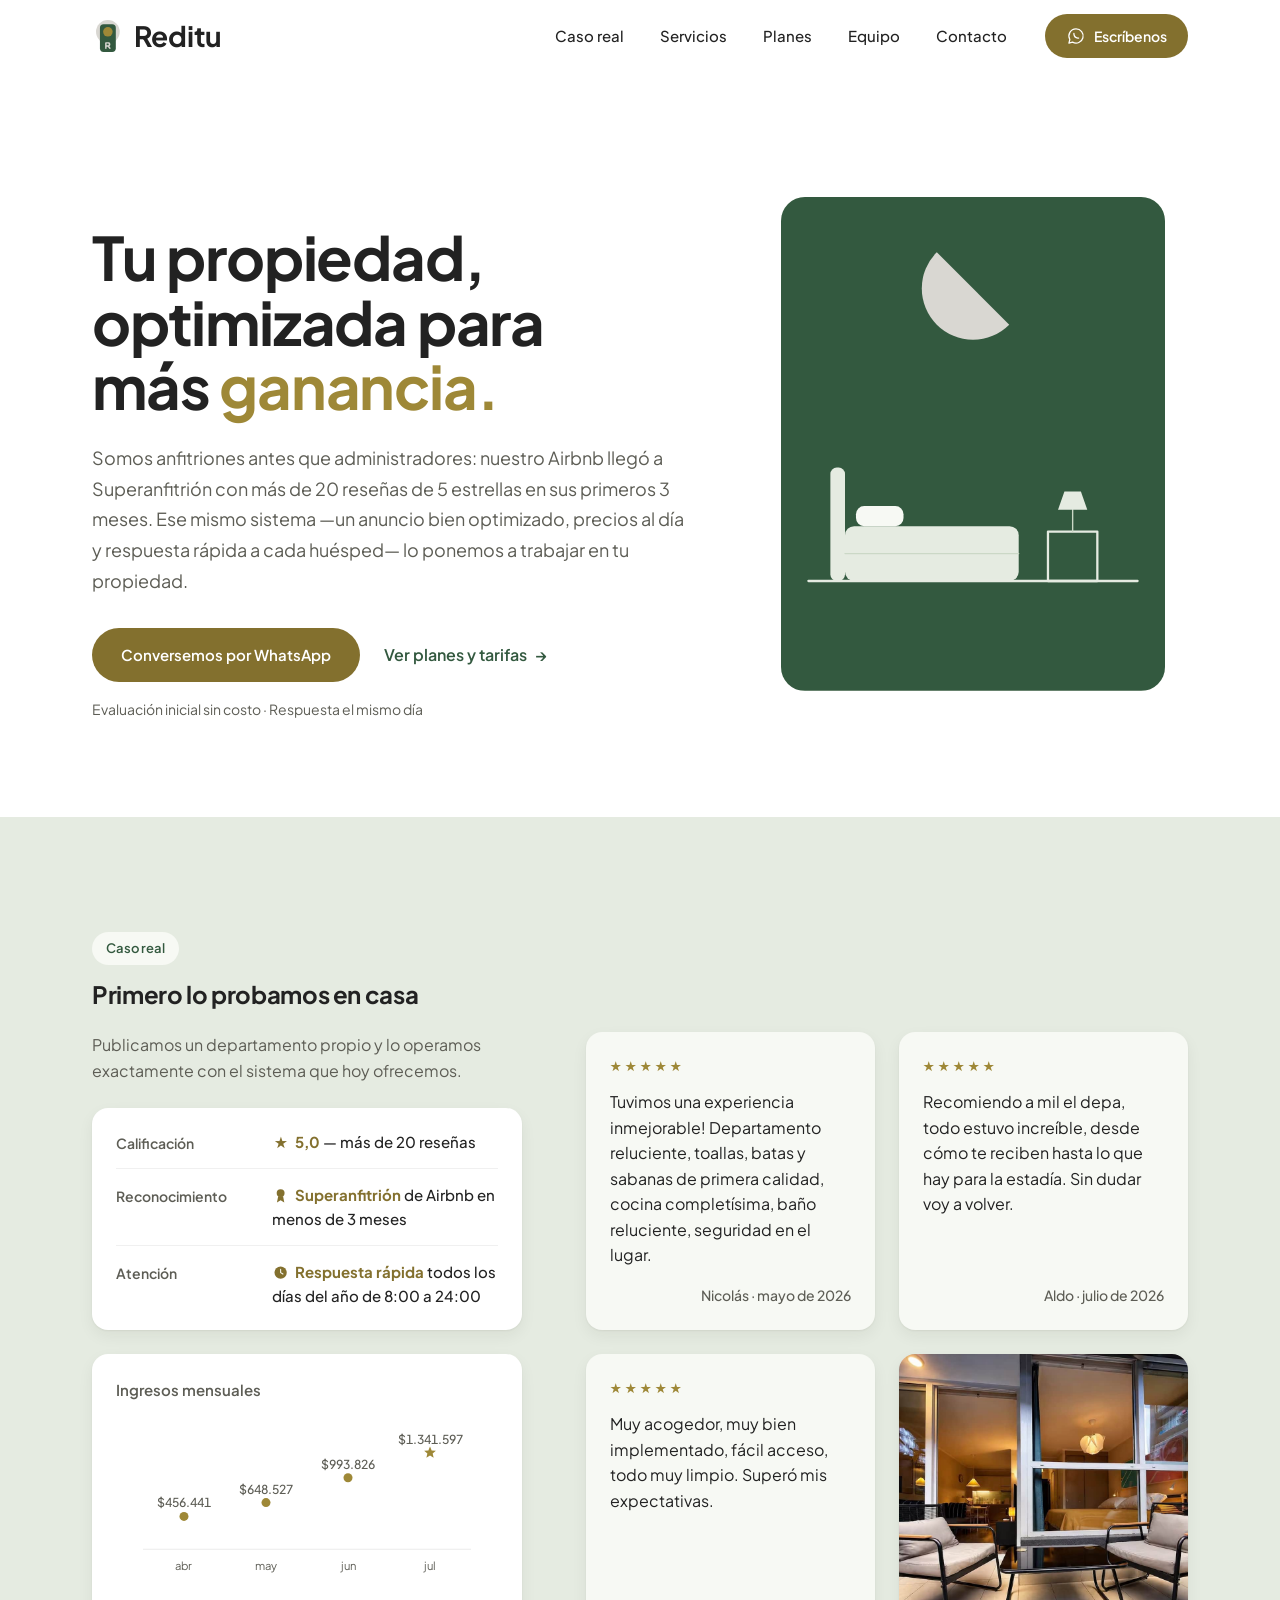
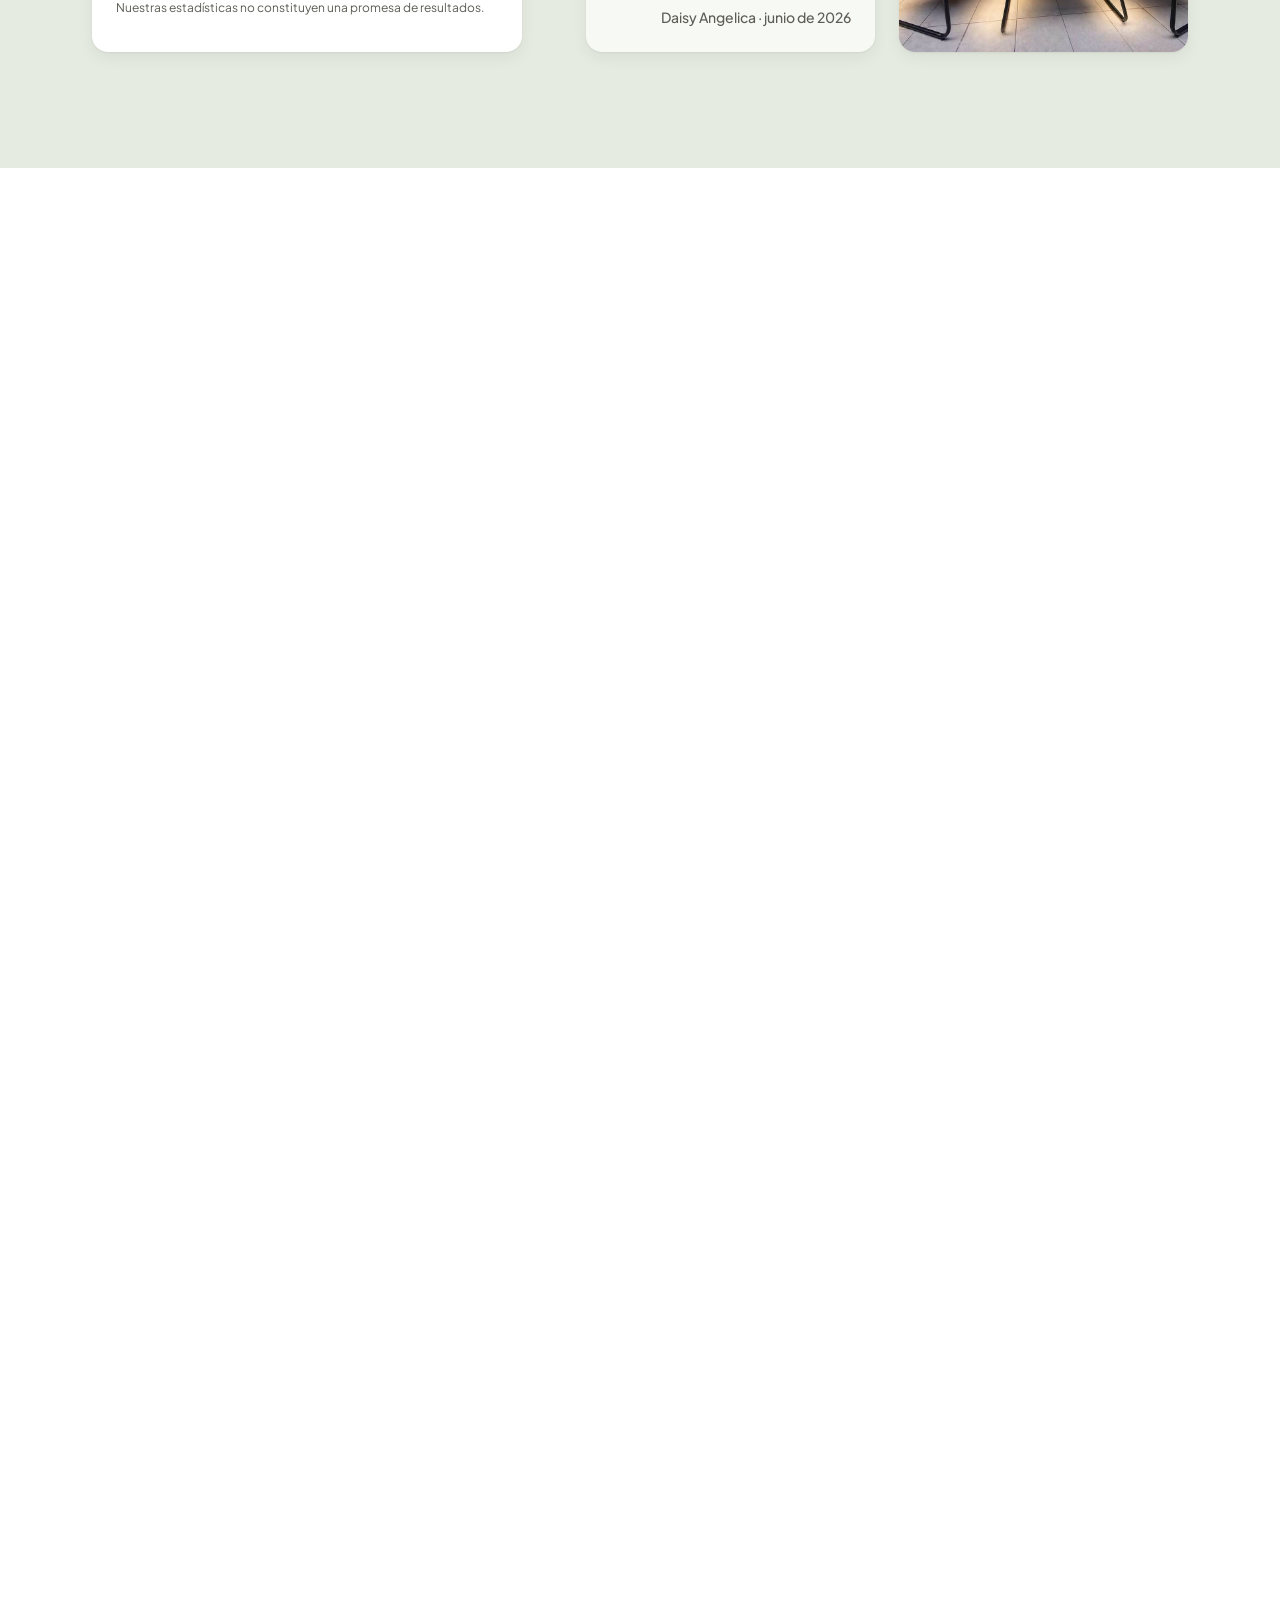
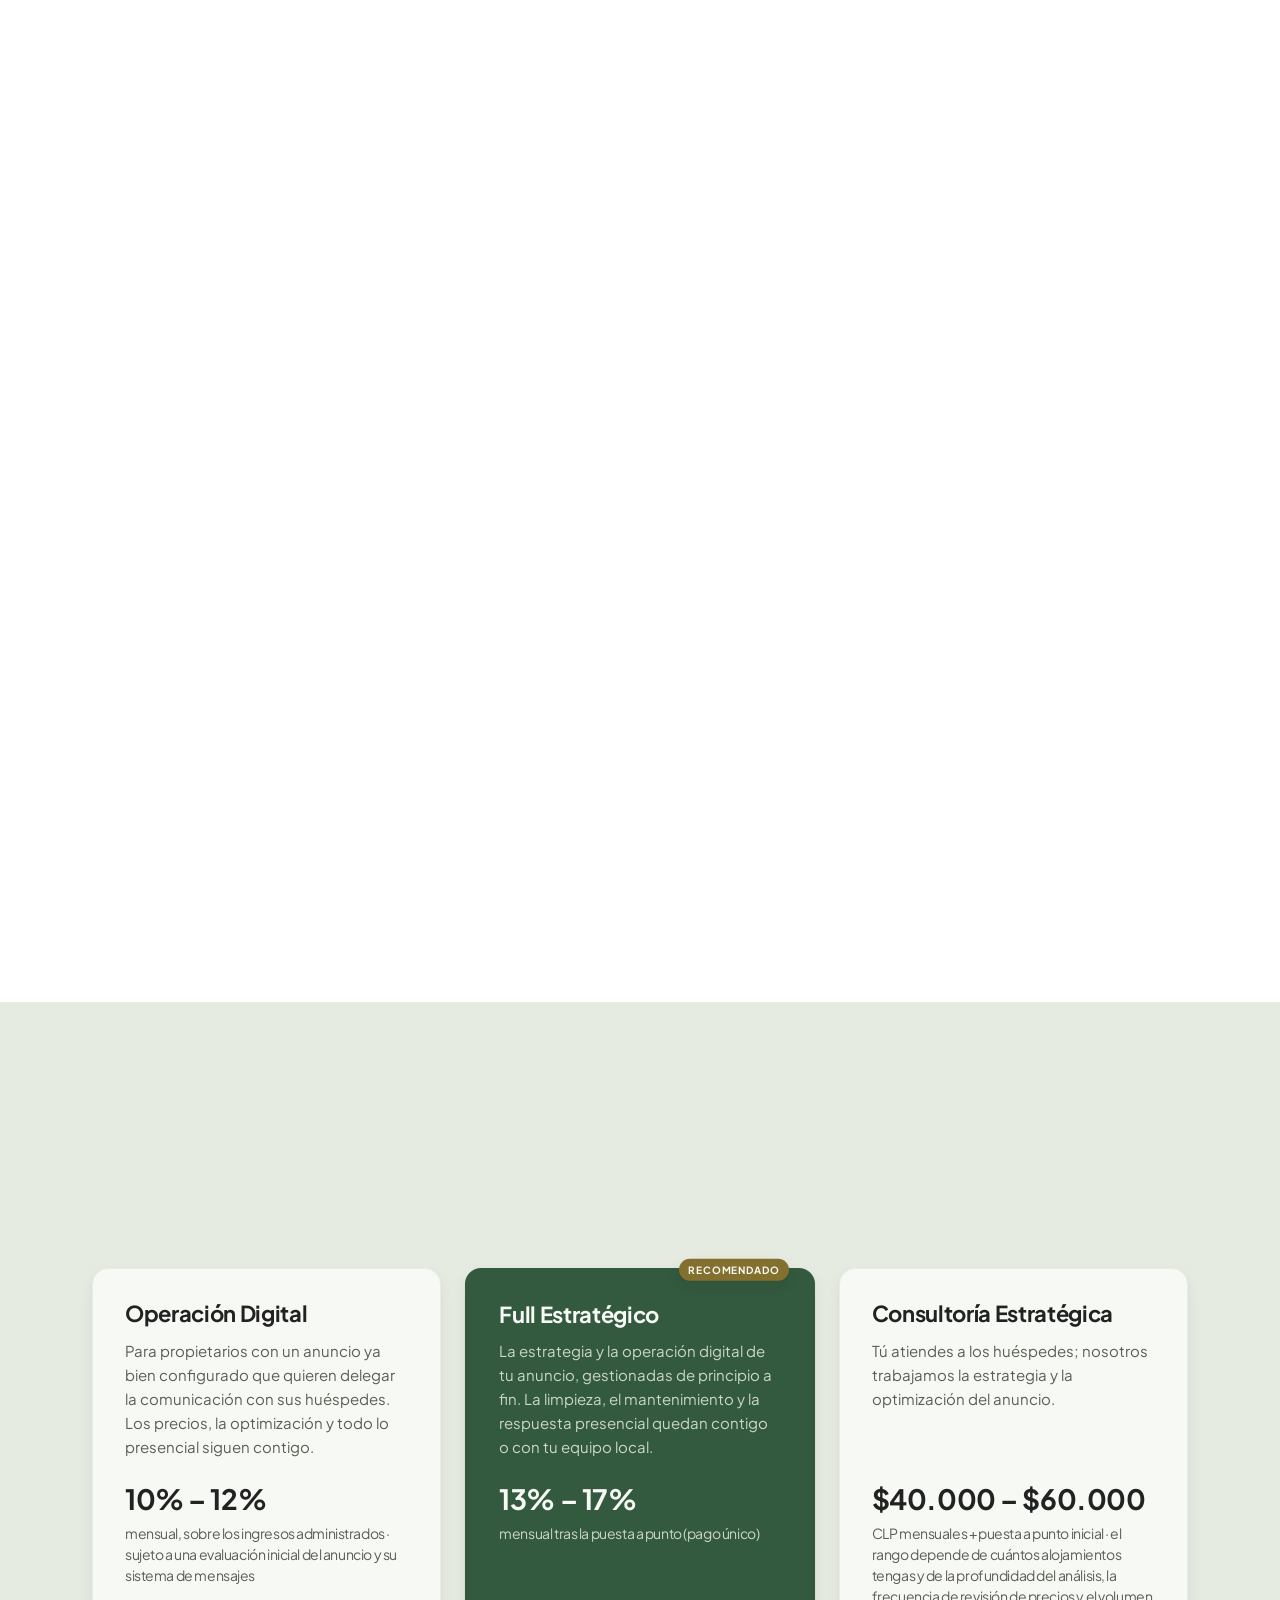
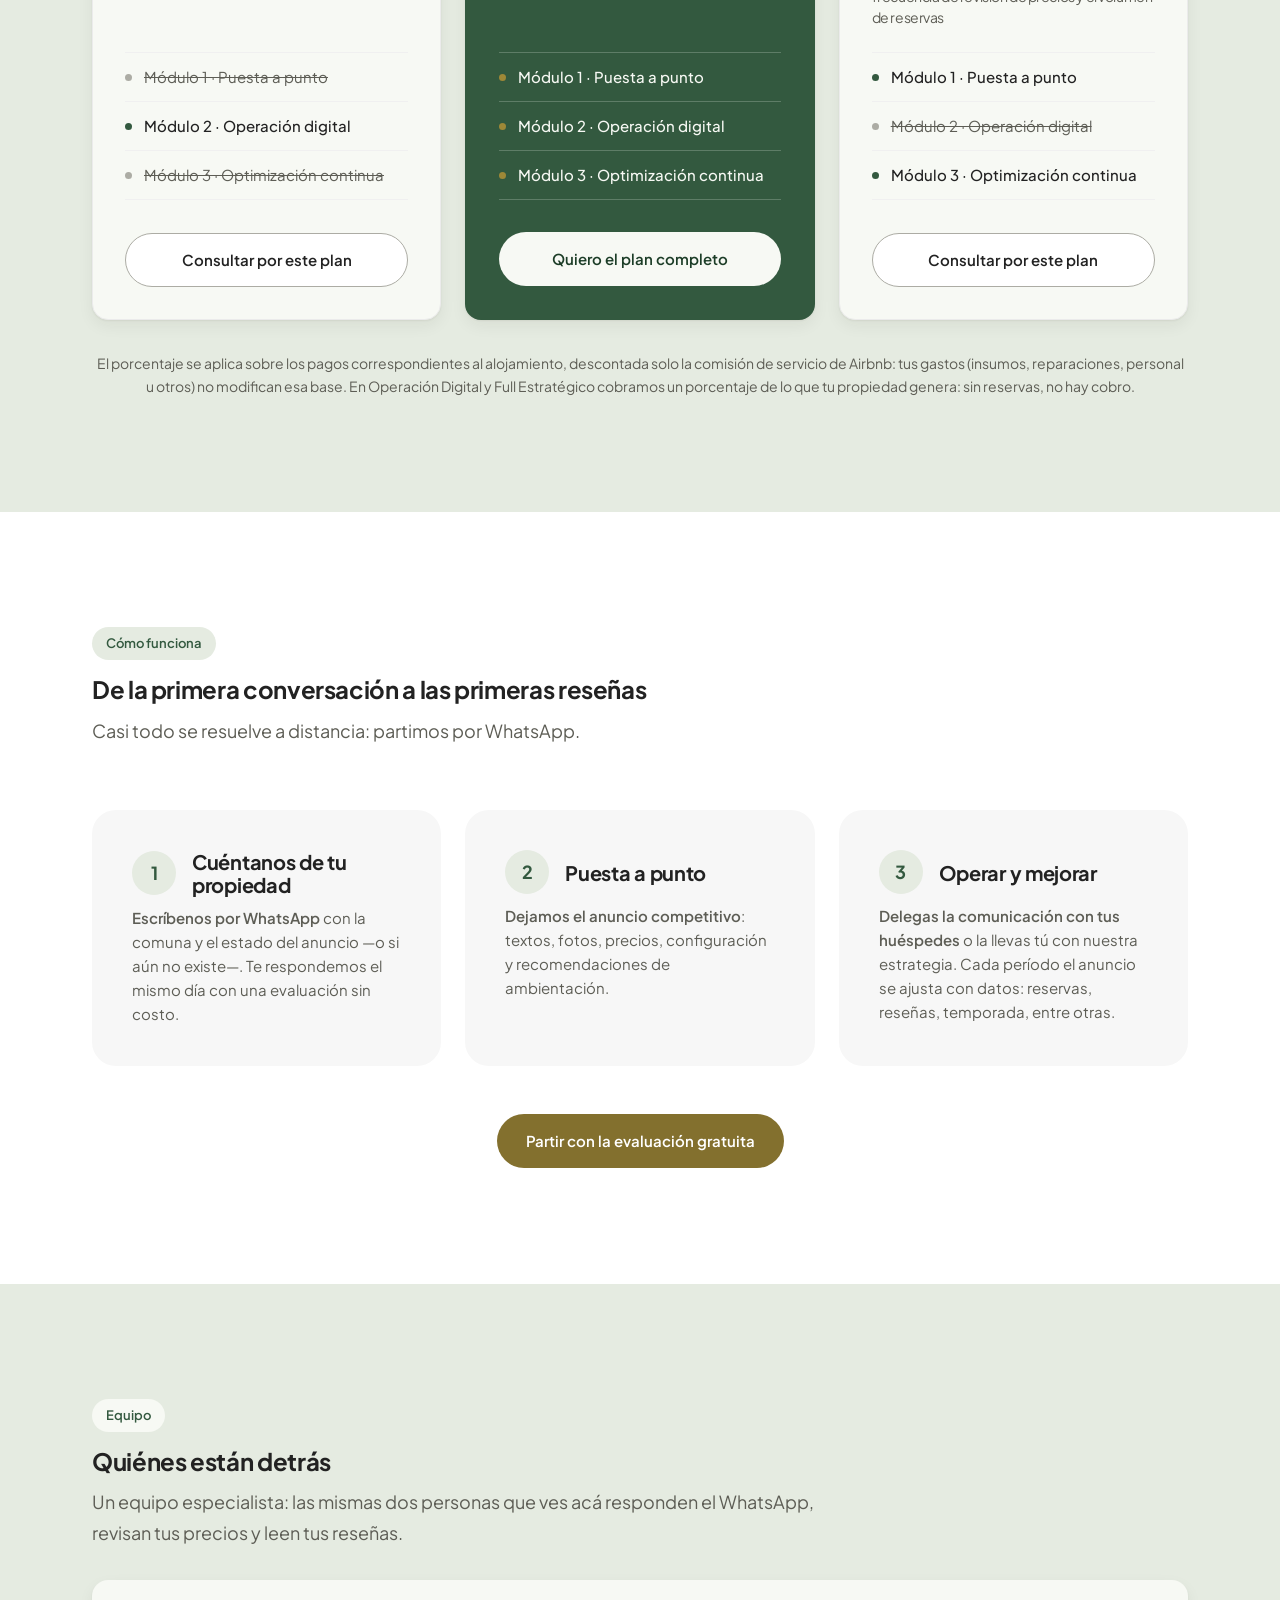
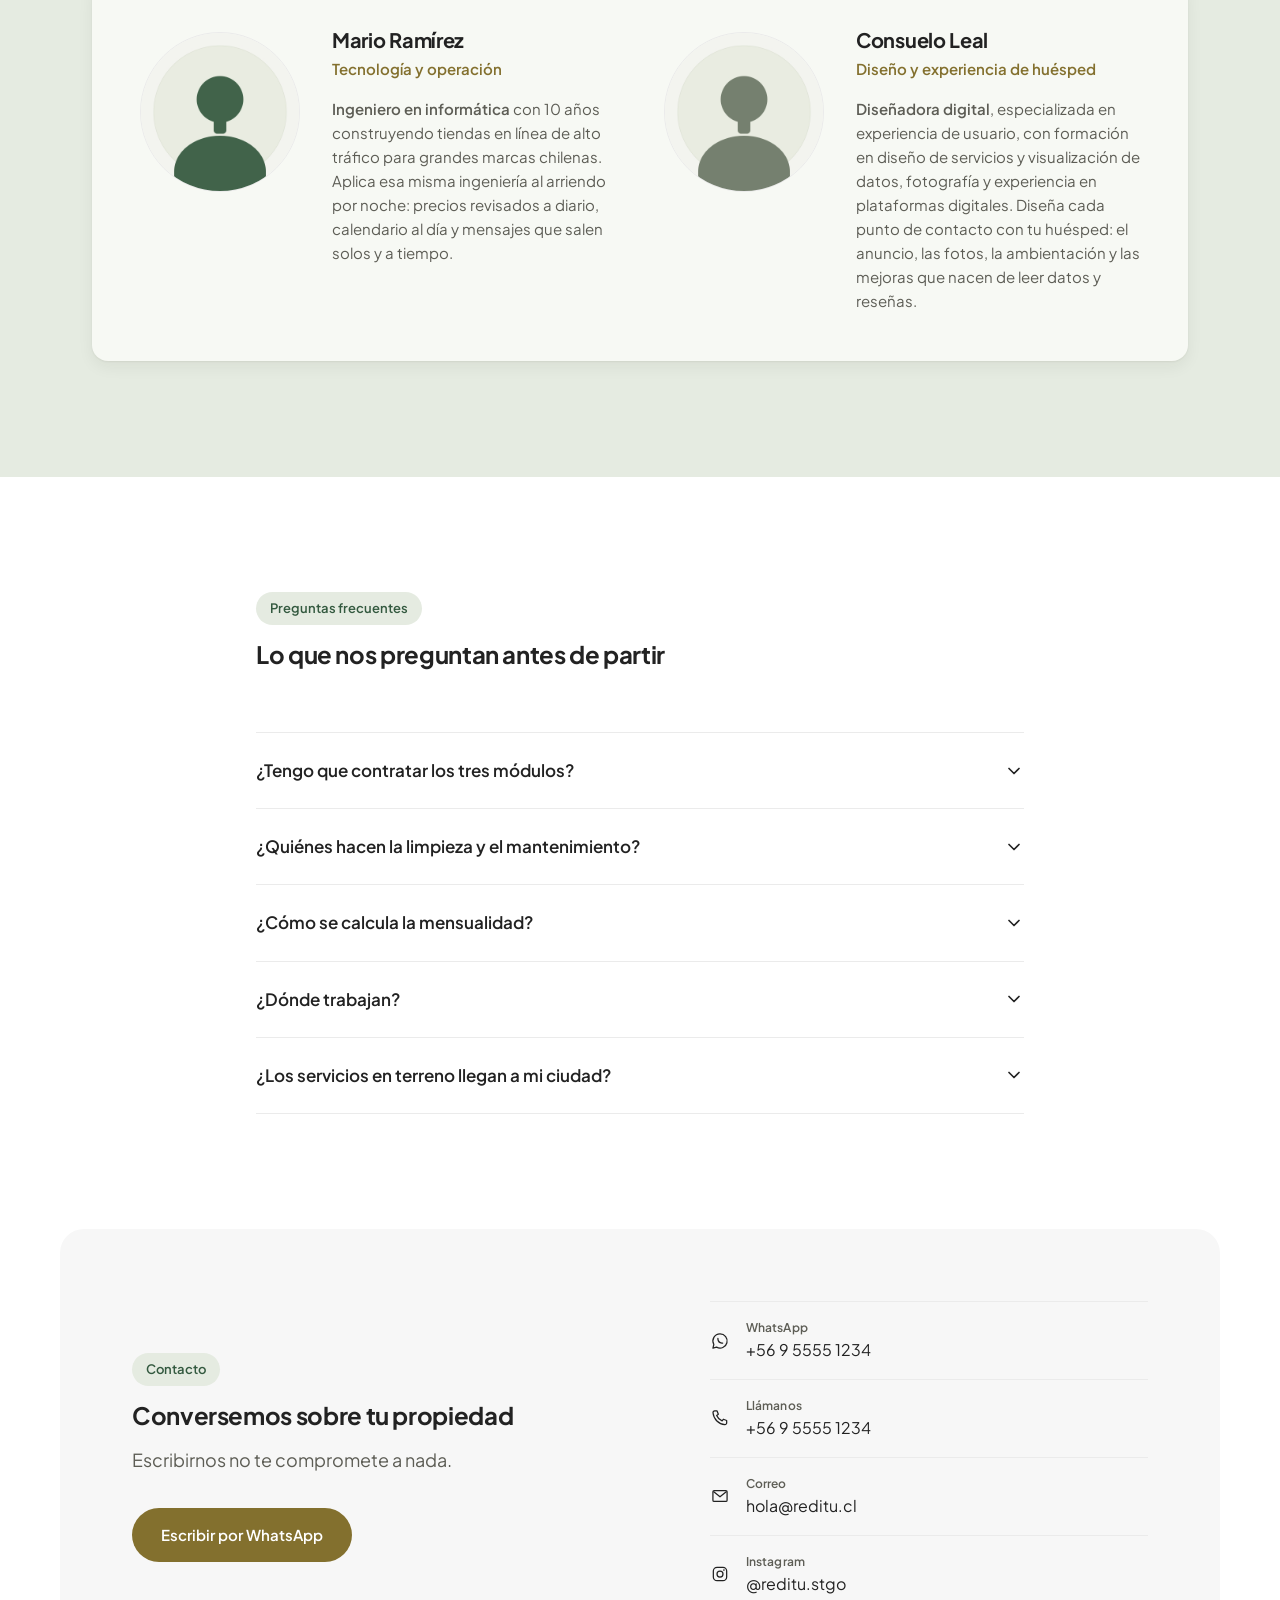
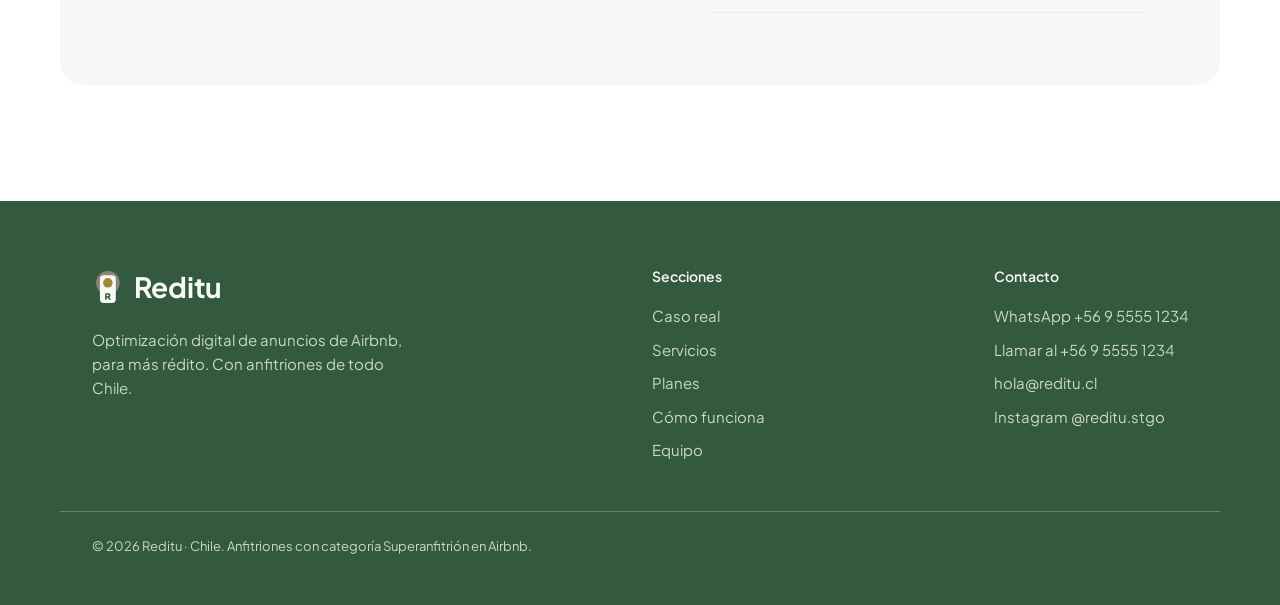
==== commit 95b0f57a: "Grilla sin salto vertical, notas unificadas, anclas con encuadre inteligente y cadencias más vivas F" ====
--- a/index.html
+++ b/index.html
@@ -42,7 +42,7 @@
   <link rel="preconnect" href="https://fonts.googleapis.com">
   <link rel="preconnect" href="https://fonts.gstatic.com" crossorigin>
   <link href="https://fonts.googleapis.com/css2?family=Plus+Jakarta+Sans:wght@400..700&display=swap" rel="stylesheet">
-  <link rel="stylesheet" href="assets/css/styles.css?v=20260731b">
+  <link rel="stylesheet" href="assets/css/styles.css?v=20260731c">
   <script>document.documentElement.classList.add('js');</script>
 
   <!-- TODO: reemplazar teléfono, correo y marca en los datos estructurados -->
@@ -388,8 +388,7 @@
             <p class="modulo-num">Módulo 01 · pago único</p>
             <h3>Puesta a punto</h3>
             <p class="modulo-precio">$150.000 – $280.000 <span>CLP el pack integral, o contrata por ítem</span></p>
-            <p class="modulo-lead">Tu anuncio listo para competir: comienza de cero o corrige uno ya publicado.</p>
-          </div>
+                    </div>
           <div class="modulo-body">
             <ul class="modulo-items">
               <!-- TODO: validar precio (servicio nuevo) --><li class="servicio">
@@ -587,8 +586,7 @@
             <p class="modulo-num">Módulo 02 · mensual</p>
             <h3>Operación digital</h3>
             <p class="modulo-precio">10% – 12% <span>de los ingresos administrados</span></p>
-            <p class="modulo-lead">Llevamos la comunicación del día a día de tus reservas, a distancia. No equivale a administrar el alojamiento en terreno.</p>
-          </div>
+                    </div>
           <div class="modulo-body">
             <ul class="modulo-items">
               <!-- TODO: validar precio --><li class="servicio">
@@ -680,7 +678,7 @@
                 </template>
               </li>
             </ul>
-            <p class="modulo-ahorro">No incluye limpieza, mantenimiento, recepción presencial ni su coordinación: eso queda contigo o con tu contacto local.</p>
+            <p class="modulo-ahorro">La operación digital no equivale a administrar el alojamiento en terreno: no incluye limpieza, mantenimiento ni recepción, ni su coordinación — eso queda contigo o con tu contacto local.</p>
           </div>
         </article>
 
@@ -689,8 +687,7 @@
             <p class="modulo-num">Módulo 03 · mensual · requiere módulo 1</p>
             <h3>Optimización continua</h3>
             <p class="modulo-precio">3% – 5% <span>adicional junto al Módulo 2 · $40.000 – $60.000 CLP fijo si va solo</span></p>
-            <p class="modulo-lead">Mantiene la estrategia comercial de tu anuncio para que no quede estático.</p>
-          </div>
+                    </div>
           <div class="modulo-body">
             <ul class="modulo-items">
               <!-- TODO: validar precio --><li class="servicio">
@@ -1085,6 +1082,6 @@
     </div>
   </div>
 
-  <script src="assets/js/main.js?v=20260731b"></script>
+  <script src="assets/js/main.js?v=20260731c"></script>
 </body>
 </html>
--- a/assets/css/styles.css
+++ b/assets/css/styles.css
@@ -1130,6 +1130,9 @@
   .servicios .modulo-body, .servicios .modulo-items { display: contents; }
   .servicios .modulo-ahorro, .servicios .modulo-nota { grid-column: 1 / -1; }
   .servicios .modulo-ahorro { margin-top: 0; }
+  /* Las dos notas del módulo 01 como un mismo bloque: el margen negativo
+     descuenta el gap de fila (24px) para dejar un paso de 8px. */
+  .servicios .modulo-nota { margin-top: calc(var(--s-1) - var(--s-3)); }
 
   /* Tarjetas de exactamente 4 líneas: alto reservado y tope en el
      line-height del sistema (4 × 24px). En móvil el texto fluye libre. */
@@ -1170,9 +1173,6 @@
   font-weight: 600;
   color: var(--acento);
 }
-
-/* La bajada del módulo vive en el head, bajo el precio */
-.modulo-head .modulo-lead { margin-top: var(--s-2); }
 
 /* Ritmo bajada→contenido: en las secciones con párrafo introductorio
    (servicios, planes, equipo) el margen del header baja a --s-4 para
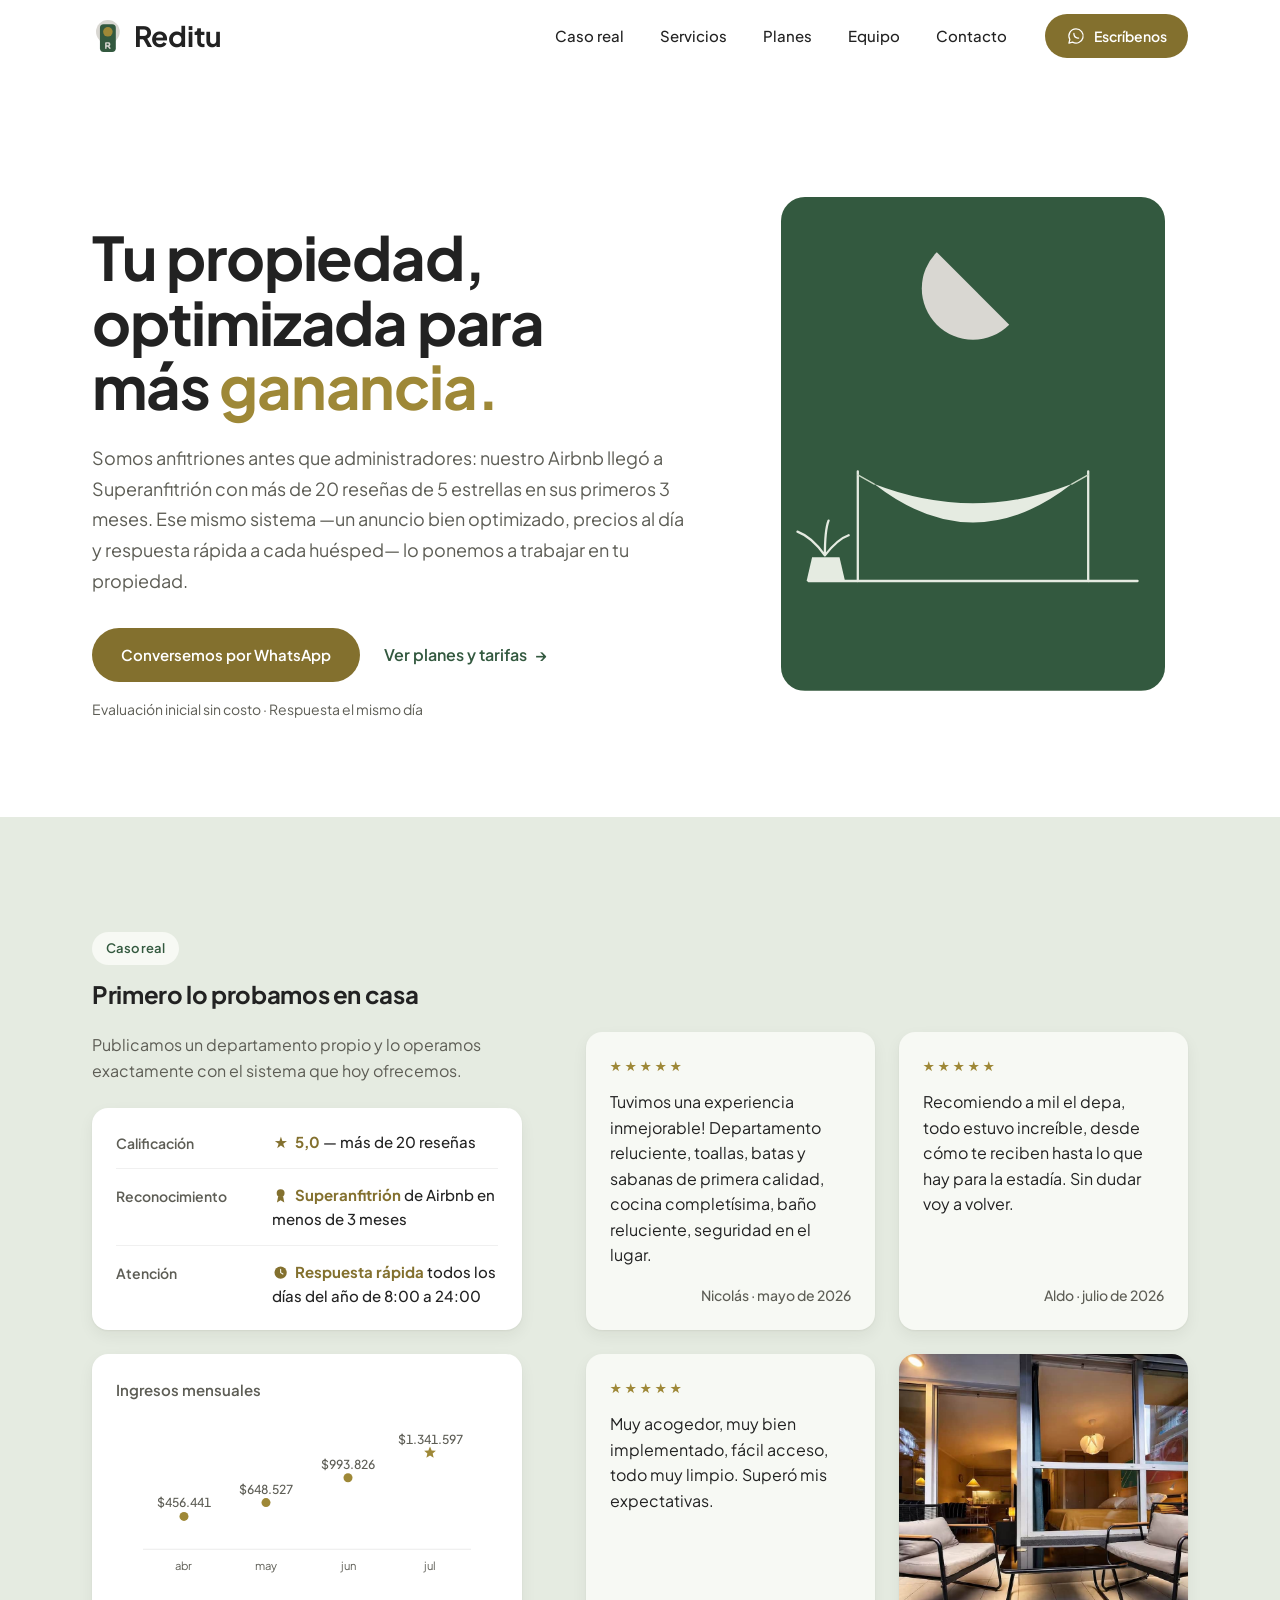
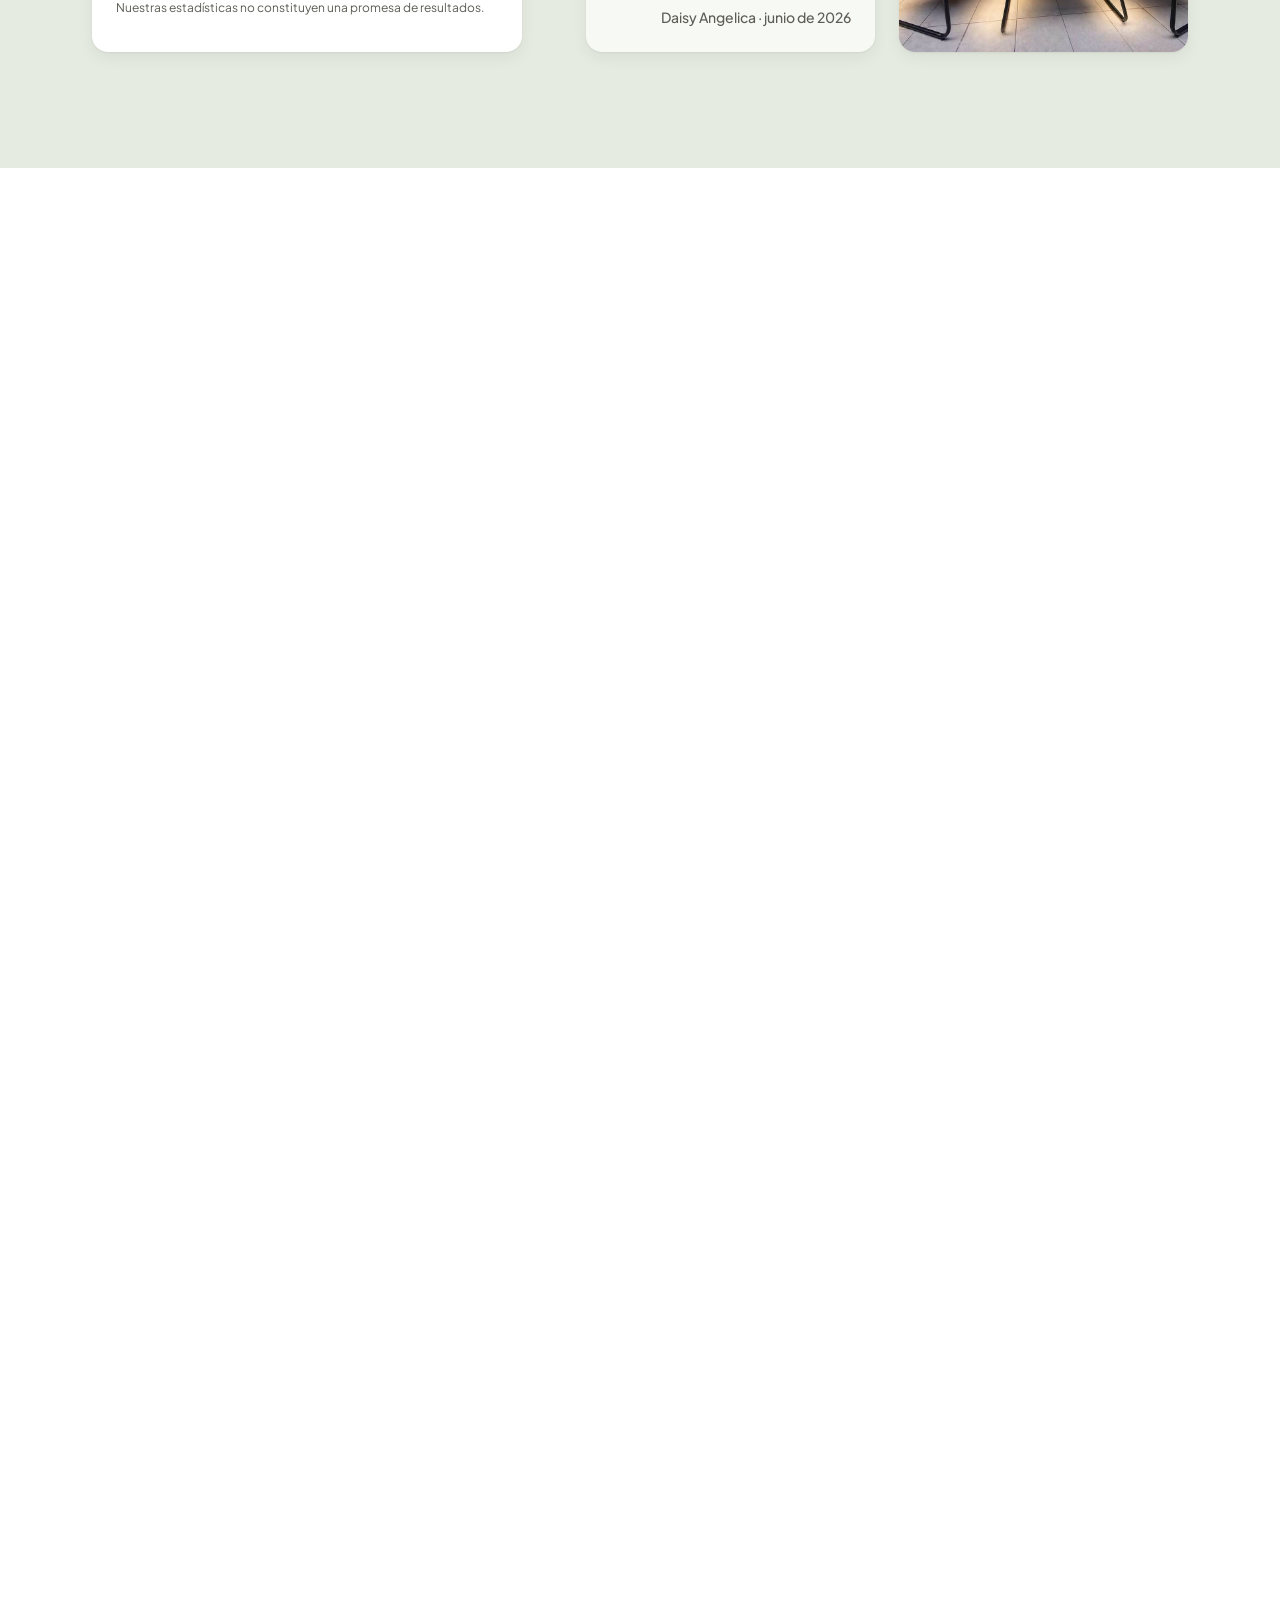
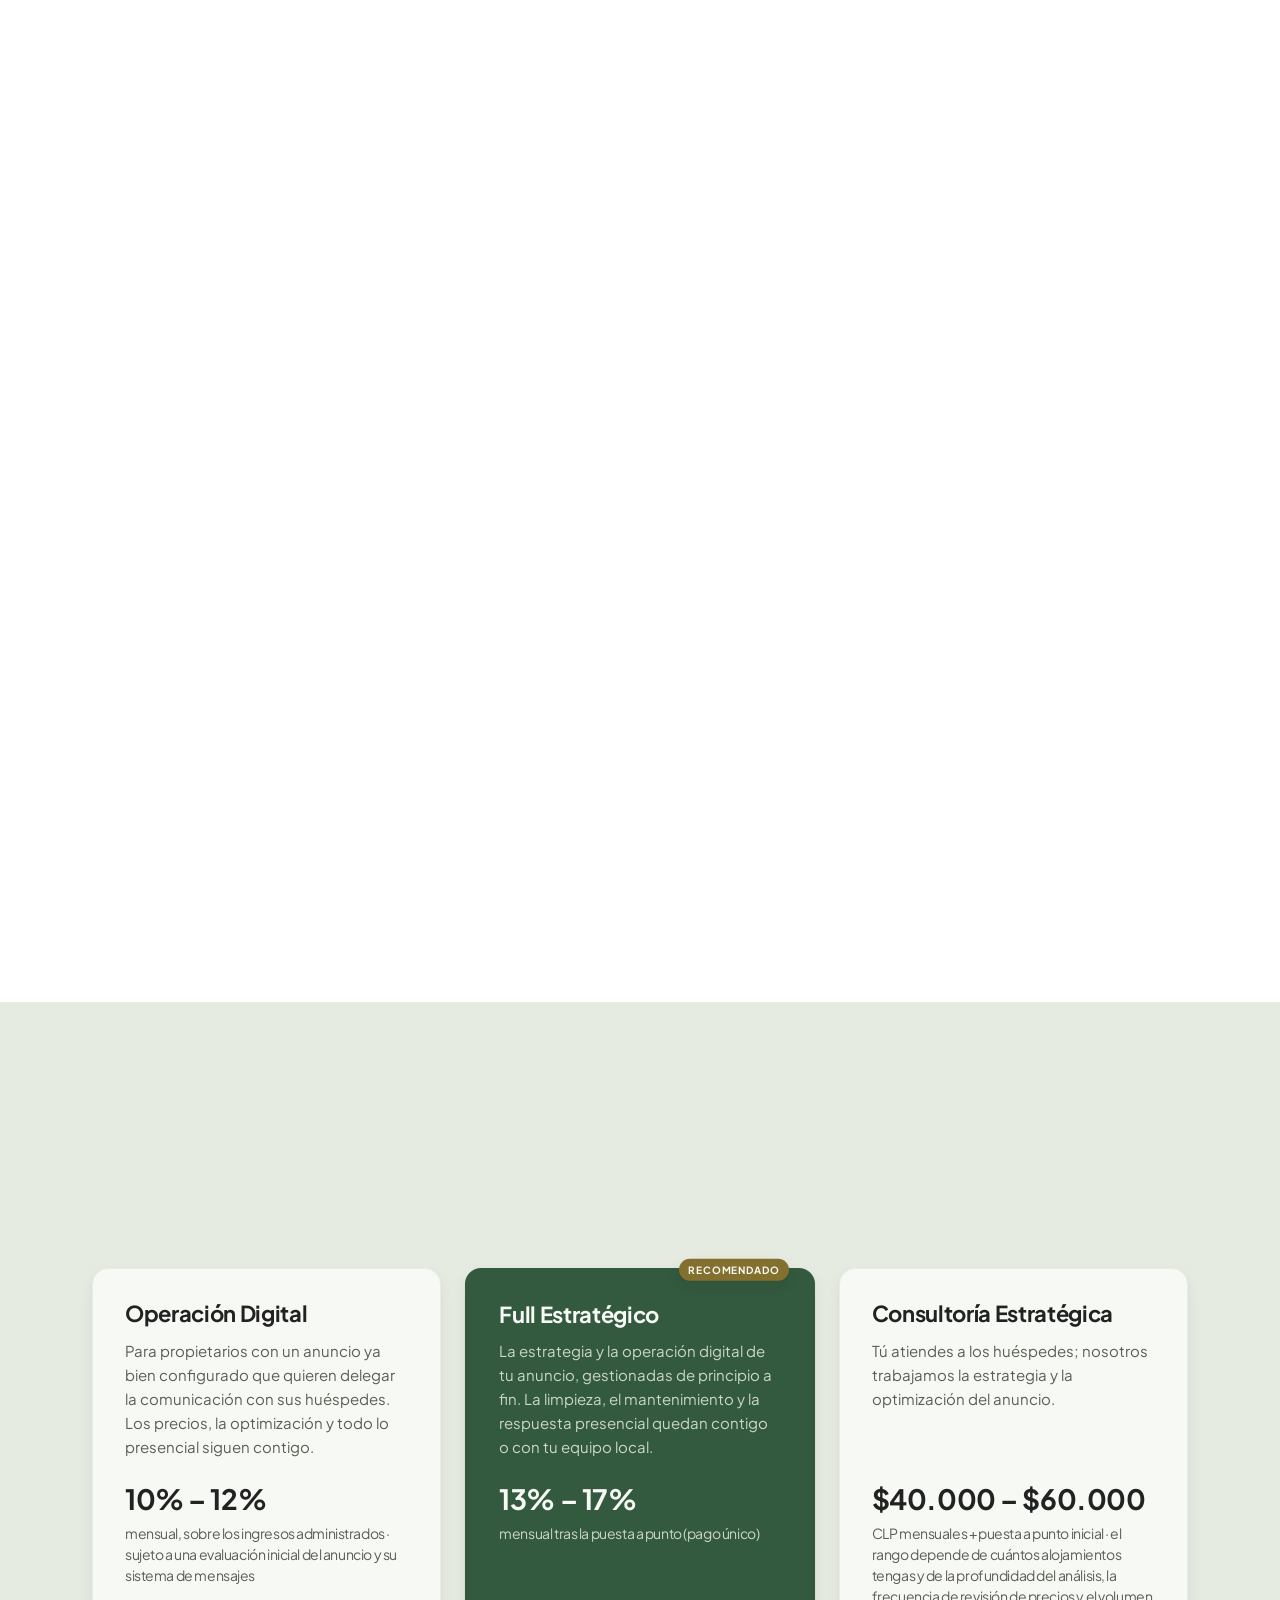
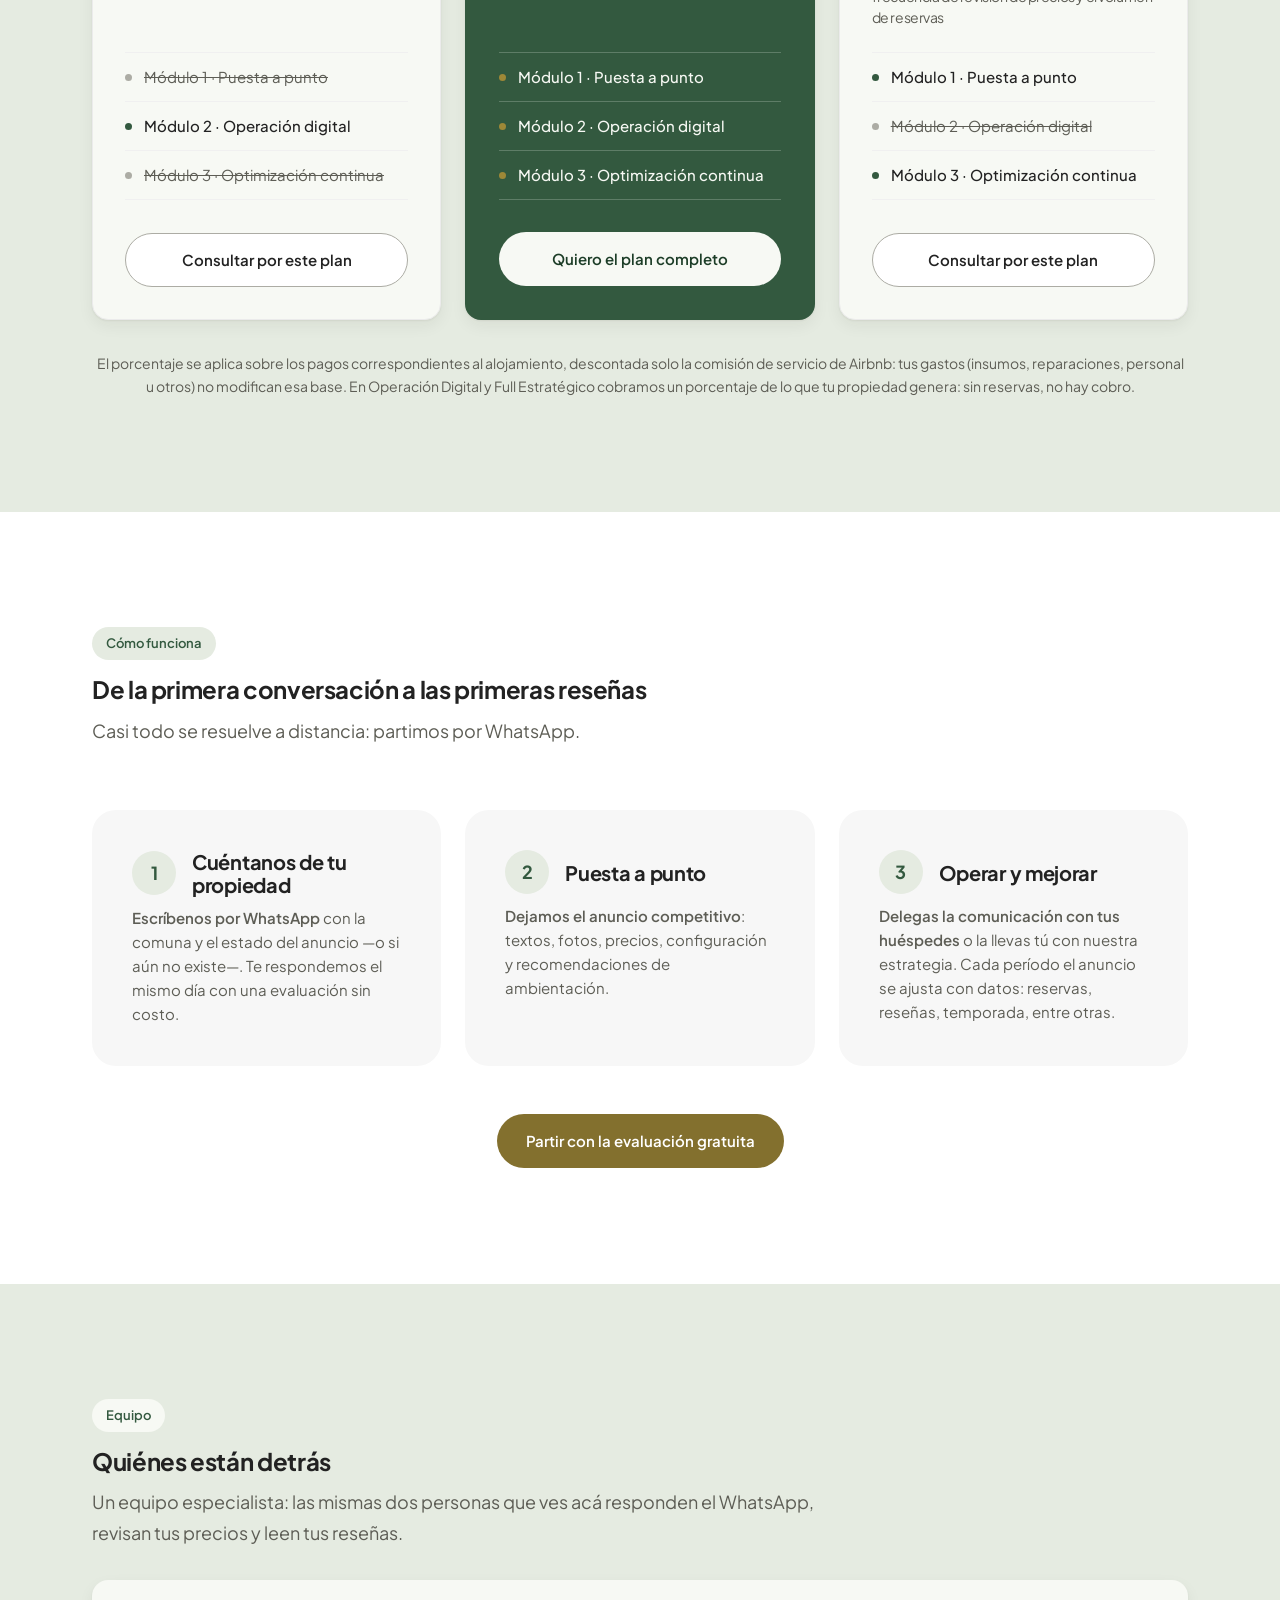
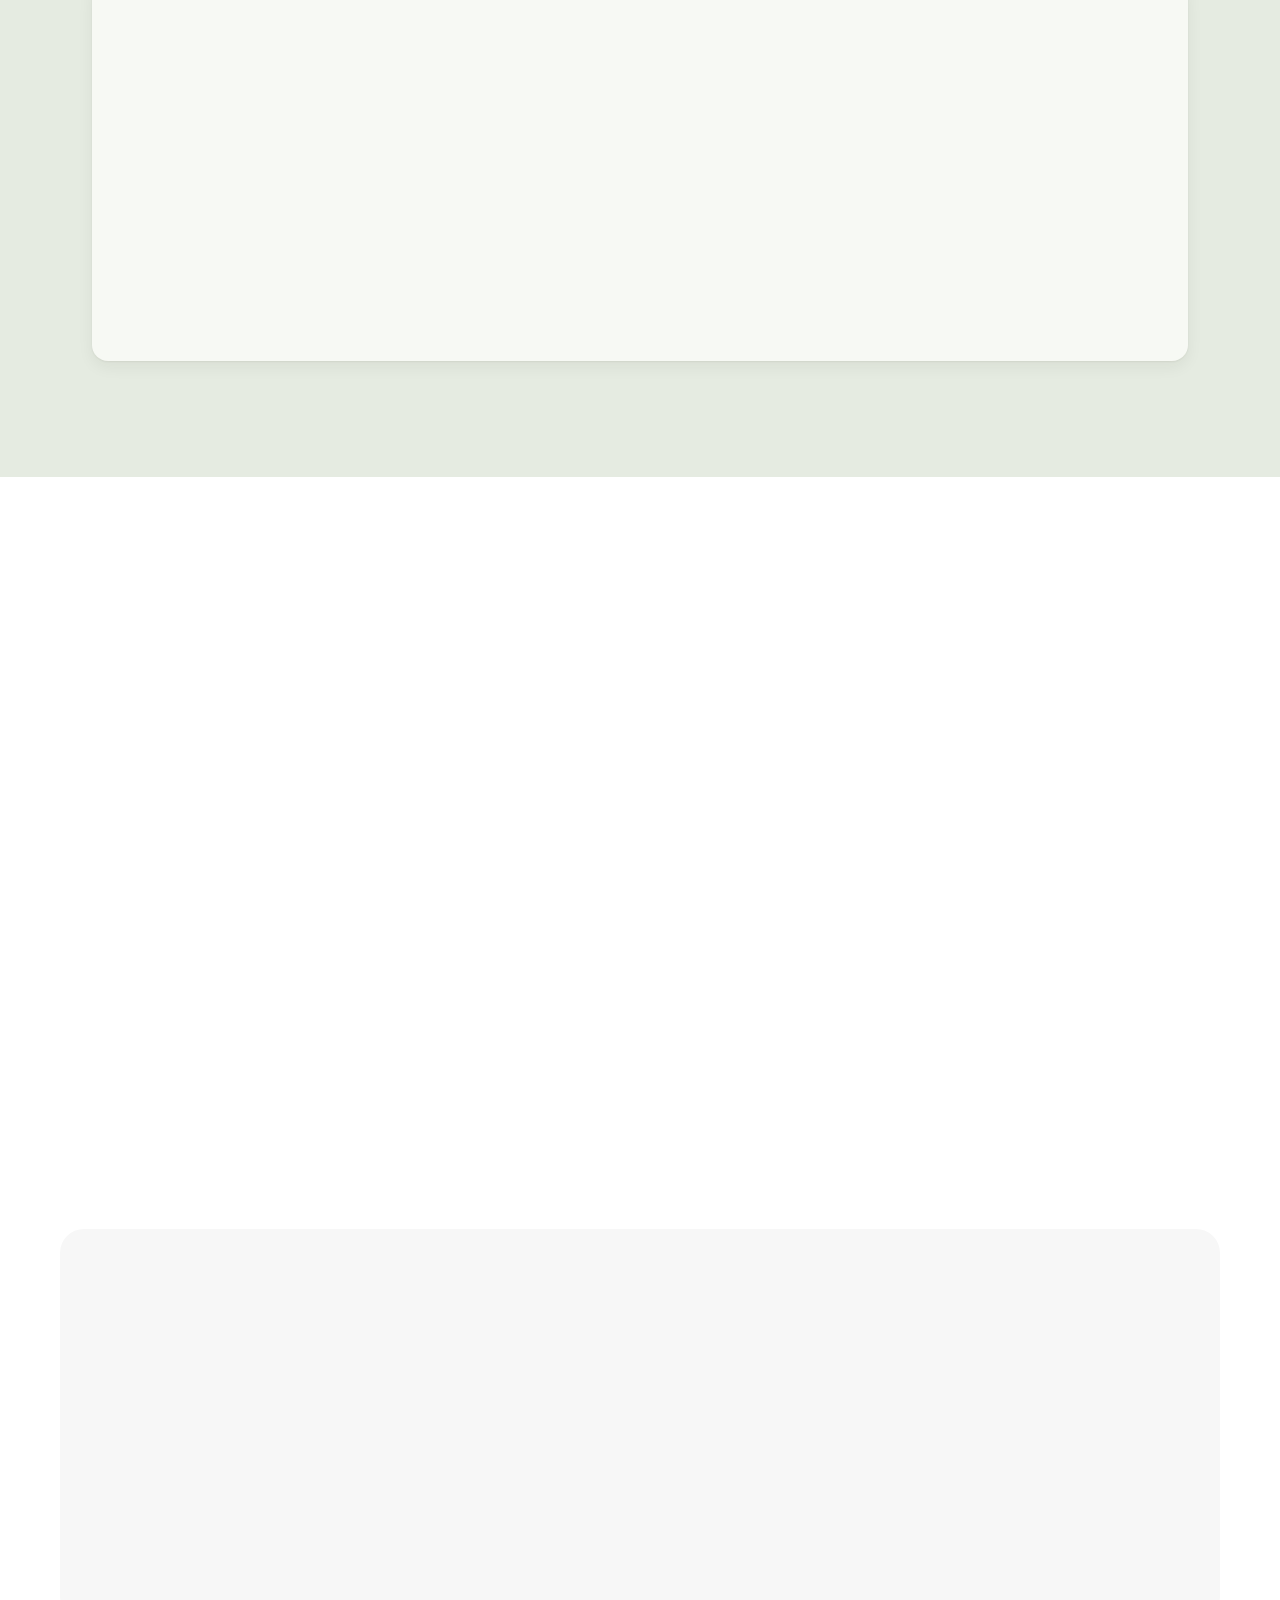
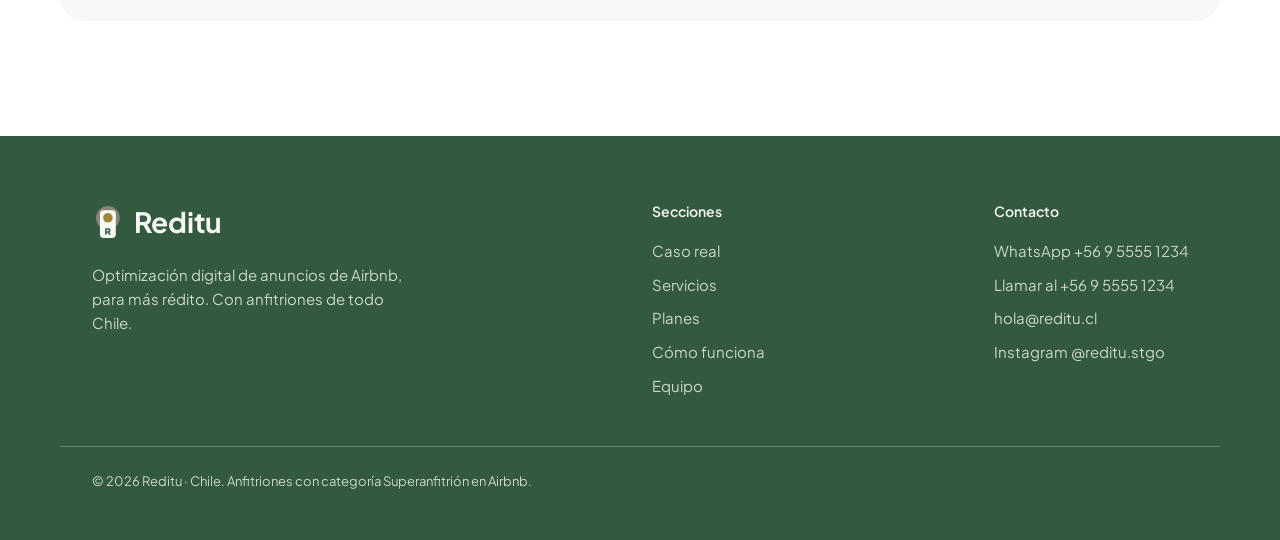
==== commit 9f122318: "Carruseles con bordes reales y foco cuidado, modal de servicios sin selector de módulos, snap calibr" ====
--- a/index.html
+++ b/index.html
@@ -42,7 +42,7 @@
   <link rel="preconnect" href="https://fonts.googleapis.com">
   <link rel="preconnect" href="https://fonts.gstatic.com" crossorigin>
   <link href="https://fonts.googleapis.com/css2?family=Plus+Jakarta+Sans:wght@400..700&display=swap" rel="stylesheet">
-  <link rel="stylesheet" href="assets/css/styles.css?v=20260731c">
+  <link rel="stylesheet" href="assets/css/styles.css?v=20260731d">
   <script>document.documentElement.classList.add('js');</script>
 
   <!-- TODO: reemplazar teléfono, correo y marca en los datos estructurados -->
@@ -876,7 +876,12 @@
     </section>
 
     <!-- ============ 04 · CÓMO FUNCIONA ============ -->
-    <section class="como" id="como-funciona">
+    <!-- data-snap-aire: aire (px) entre el navbar y el inicio de la
+         sección cuando el snap la deja en reposo; -2 esconde un par de
+         píxeles del propio fondo blanco bajo el navbar para que nunca
+         asome la franja verde de la sección anterior. Solo afecta al
+         snap: las anclas siguen usando scroll-margin-top. -->
+    <section class="como" id="como-funciona" data-snap-aire="-2">
       <div class="container">
         <header class="sec-head reveal">
           <p class="eyebrow"><span class="sec-num">04</span>Cómo funciona</p>
@@ -908,7 +913,11 @@
     </section>
 
     <!-- ============ 05 · EQUIPO ============ -->
-    <section class="equipo" id="equipo">
+    <!-- data-snap-cubrir: en reposo la sección cubre por sí sola el área
+         visible bajo el navbar (arriba al ras; si es más alta que el
+         área, el excedente se reparte entre arriba y abajo). Solo afecta
+         al snap: las anclas siguen usando scroll-margin-top. -->
+    <section class="equipo" id="equipo" data-snap-cubrir>
       <div class="container">
         <header class="sec-head reveal">
           <p class="eyebrow"><span class="sec-num">05</span>Equipo</p>
@@ -935,7 +944,10 @@
     </section>
 
     <!-- ============ 06 · FAQ ============ -->
-    <section class="faq" id="faq">
+    <!-- Mismo criterio que Cómo funciona, calibrado por separado: -2px
+         de aire para que bajo el navbar quede el blanco propio y no la
+         franja verde de Equipo. -->
+    <section class="faq" id="faq" data-snap-aire="-2">
       <div class="container faq-wrap">
         <header class="sec-head reveal">
           <p class="eyebrow"><span class="sec-num">06</span>Preguntas frecuentes</p>
@@ -967,42 +979,42 @@
     </section>
 
     <!-- ============ 07 · CONTACTO ============ -->
-    <section class="contacto" id="contacto">
+    <!-- Un único llamado a WhatsApp dentro de la sección (el CTA de la
+         izquierda); correo, teléfono e Instagram se presentan como
+         canales equivalentes entre sí, sin llamado propio.
+         data-snap-aire="16": reposo del snap con el aire que ya daba la
+         regla base de scroll-margin (la sección no tiene padding
+         superior y el panel agradece la separación del navbar). -->
+    <section class="contacto" id="contacto" data-snap-aire="16">
       <div class="container contacto-grid panel-suave">
         <div class="contacto-copy reveal">
           <p class="eyebrow">Contacto</p>
           <h2>Conversemos sobre tu propiedad</h2>
-          <p class="sec-lead">Escribirnos no te compromete a nada.</p>
+          <p class="sec-lead">La primera conversación no compromete a nada.</p>
           <!-- TODO: reemplazar número de WhatsApp -->
           <a class="btn btn-primary" href="https://wa.me/56955551234?text=Hola%2C%20tengo%20una%20propiedad%20y%20me%20gustar%C3%ADa%20conversar%20sobre%20su%20servicio%20de%20gesti%C3%B3n%20de%20Airbnb." target="_blank" rel="noopener">Escribir por WhatsApp</a>
+          <p class="contacto-nota">Respondemos todos los días, de 8:00 a 24:00.</p>
         </div>
         <ul class="contacto-list reveal">
           <li>
-            <!-- TODO: reemplazar número de WhatsApp -->
-            <a href="https://wa.me/56955551234" target="_blank" rel="noopener">
-              <svg viewBox="0 0 24 24" aria-hidden="true"><path d="M12 3.5a8.5 8.5 0 0 0-7.4 12.7L3.5 20.5l4.4-1.1A8.5 8.5 0 1 0 12 3.5Z"/><path d="M9.5 8.8v1a5.2 5.2 0 0 0 4.7 4.7h1"/></svg>
-              <span><strong>WhatsApp</strong>+56 9 5555 1234</span>
+            <!-- TODO: reemplazar correo -->
+            <a href="mailto:hola@reditu.cl">
+              <svg viewBox="0 0 24 24" aria-hidden="true"><rect x="3.5" y="5.5" width="17" height="13" rx="1.5"/><path d="m4.5 7 7.5 6 7.5-6"/></svg>
+              <span><strong>Correo</strong><span class="canal-valor">hola@reditu.cl</span></span>
             </a>
           </li>
           <li>
             <!-- TODO: reemplazar teléfono -->
             <a href="tel:+56955551234">
               <svg viewBox="0 0 24 24" aria-hidden="true"><path d="M5.5 3.5h3l1.5 4-2 1.5a12 12 0 0 0 6.5 6.5l1.5-2 4 1.5v3c0 1-1 2-2.2 1.9C10.5 19.6 4.4 13.5 3.6 5.7 3.5 4.5 4.5 3.5 5.5 3.5Z"/></svg>
-              <span><strong>Llámanos</strong>+56 9 5555 1234</span>
-            </a>
-          </li>
-          <li>
-            <!-- TODO: reemplazar correo -->
-            <a href="mailto:hola@reditu.cl">
-              <svg viewBox="0 0 24 24" aria-hidden="true"><rect x="3.5" y="5.5" width="17" height="13" rx="1.5"/><path d="m4.5 7 7.5 6 7.5-6"/></svg>
-              <span><strong>Correo</strong>hola@reditu.cl</span>
+              <span><strong>Teléfono</strong><span class="canal-valor">+56 9 5555 1234</span></span>
             </a>
           </li>
           <li>
             <!-- TODO: reemplazar Instagram -->
             <a href="https://www.instagram.com/reditu.stgo" target="_blank" rel="noopener">
               <svg viewBox="0 0 24 24" aria-hidden="true"><rect x="4" y="4" width="16" height="16" rx="4.5"/><circle cx="12" cy="12" r="3.6"/><circle cx="16.7" cy="7.3" r="1" class="dot"/></svg>
-              <span><strong>Instagram</strong>@reditu.stgo</span>
+              <span><strong>Instagram</strong><span class="canal-valor">@reditu.stgo</span></span>
             </a>
           </li>
         </ul>
@@ -1059,15 +1071,11 @@
       </button>
       <!-- Chevrons laterales: navegan la colección del modal (gráficos,
            fotos, reseñas o servicios del módulo); JS los muestra solo
-           cuando hay más de un elemento. -->
+           cuando hay más de un elemento y retira el del borde alcanzado:
+           la navegación no es circular. -->
       <div class="modal-caja">
-        <!-- Encabezado del modal de servicios: módulo actual (eyebrow) y
-             navegación de módulos, distinta de los chevrons laterales. -->
-        <div class="modal-modulos" hidden>
-          <button class="modal-mod-btn modal-mod-prev" type="button" aria-label="Módulo anterior"><svg viewBox="0 0 24 24" aria-hidden="true"><path d="m14.5 6-6 6 6 6"/></svg></button>
-          <p class="modal-modulo eyebrow"></p>
-          <button class="modal-mod-btn modal-mod-next" type="button" aria-label="Módulo siguiente"><svg viewBox="0 0 24 24" aria-hidden="true"><path d="m9.5 6 6 6-6 6"/></svg></button>
-        </div>
+        <!-- La etiqueta contextualiza la colección: módulo del servicio
+             («Módulo 02 · Operación digital») o serie del caso real. -->
         <p class="modal-etiqueta"></p>
         <h3 class="modal-titulo" id="modal-titulo"></h3>
         <div class="modal-cuerpo"></div>
@@ -1082,6 +1090,6 @@
     </div>
   </div>
 
-  <script src="assets/js/main.js?v=20260731c"></script>
+  <script src="assets/js/main.js?v=20260731d"></script>
 </body>
 </html>
--- a/assets/css/styles.css
+++ b/assets/css/styles.css
@@ -1338,11 +1338,14 @@
   stroke-linecap: round;
 }
 
-/* Etiqueta del módulo en oro profundo (13px: AA 4,6:1), título en tinta */
+/* Etiqueta de contexto en oro profundo (13px: AA 4,6:1), título en
+   tinta. El mismo resguardo derecho del título: ninguna etiqueta larga
+   se desliza bajo el botón de cierre. */
 .modal-etiqueta {
   font-size: 0.8125rem;
   font-weight: 600;
   color: var(--gold-strong);
+  padding-right: var(--s-4);
 }
 
 .modal-titulo {
@@ -1578,6 +1581,12 @@
   transition: opacity var(--transicion);
 }
 
+/* El display propio no debe pisar el atributo hidden: en el borde de la
+   colección el chevron correspondiente se retira por completo. Como vive
+   en el canal lateral reservado (absoluto), su salida no desplaza ni
+   redimensiona el contenido del panel. */
+.modal-nav[hidden] { display: none; }
+
 /* Canal lateral: con navegación activa el panel abre un carril de 64px
    por lado (el chevron y su área de 44px viven ahí, sin rozar el
    contenido) y compensa su max-width para no encoger el ancho útil. */
@@ -1626,65 +1635,6 @@
   letter-spacing: 0.04em;
   color: var(--texto-2);
   font-variant-numeric: tabular-nums;
-}
-
-/* Encabezado del modal de servicios: módulo actual como eyebrow del
-   sistema, flanqueado por botones de módulo — con contenedor pill, a
-   propósito distintos de los chevrons laterales sin fondo. */
-.modal-modulos[hidden] { display: none; } /* el display propio no debe pisar el atributo hidden */
-
-/* Grilla con celdas propias: la etiqueta puede bajar a dos líneas sin
-   empujar los botones, y el padding derecho reserva siempre un paso de
-   separación respecto del botón de cierre (2.25rem + 8px). */
-.modal-modulos {
-  display: grid;
-  /* Los tres elementos forman un grupo: la etiqueta toma su contenido
-     (max-content, con mínimo 0 para poder envolver) y el botón
-     siguiente queda pegado al grupo, no al extremo del panel. */
-  grid-template-columns: auto minmax(0, max-content) auto;
-  justify-content: start;
-  align-items: center;
-  gap: var(--s-1);
-  margin-bottom: var(--s-2);
-  padding-right: calc(2.25rem + var(--s-1));
-}
-
-.modal-modulo { justify-self: start; }
-
-@media (max-width: 44.9375em) {
-  .modal-modulo { font-size: 0.75rem; }
-}
-
-.modal-mod-btn {
-  position: relative;
-  width: 28px;
-  height: 28px;
-  display: grid;
-  place-items: center;
-  background: var(--acento-suave);
-  border: 0;
-  border-radius: var(--radio-pill);
-  padding: 0;
-  cursor: pointer;
-  transition: background-color var(--transicion);
-}
-
-.modal-mod-btn:hover,
-.modal-mod-btn:focus-visible {
-  background: color-mix(in srgb, var(--acento-suave) 82%, var(--acento));
-}
-
-/* Área de toque de 44px sin crecer el círculo visible */
-.modal-mod-btn::after { content: ""; position: absolute; inset: -8px; }
-
-.modal-mod-btn svg {
-  width: 14px;
-  height: 14px;
-  fill: none;
-  stroke: var(--acento);
-  stroke-width: 1.5;
-  stroke-linecap: round;
-  stroke-linejoin: round;
 }
 
 @media (prefers-reduced-motion: reduce) {
@@ -2018,23 +1968,40 @@
 
 .faq-list details { border-top: 1px solid var(--linea); }
 
+/* La pregunta se ensancha 1rem por lado con margen negativo: la píldora
+   del hover sobresale del bloque de texto sin mover la alineación de la
+   pregunta ni de su respuesta con el resto de la sección. */
 .faq-list summary {
   list-style: none;
   display: flex;
   align-items: center;
   justify-content: space-between;
   gap: var(--s-3);
-  padding: var(--s-3) 0;
+  padding: var(--s-3) 1rem;
+  margin-inline: -1rem;
+  border-radius: var(--radio-m);
   font-family: var(--sans);
   font-size: 1.0625rem;
   font-weight: 600;
   cursor: pointer;
-  transition: color var(--transicion);
+  text-decoration: underline;
+  text-decoration-color: transparent;
+  text-underline-offset: 4px;
+  transition: background-color var(--transicion), text-decoration-color var(--transicion);
 }
 
 .faq-list summary::-webkit-details-marker { display: none; }
 
-.faq-list summary:hover { color: var(--texto-2); }
+/* Hover y focus perceptibles por doble señal sin depender solo del
+   color del texto: fondo en salvia (salto real de la paleta sobre el
+   blanco) + subrayado de la pregunta en el verde de identidad. La tinta
+   del texto no cambia: conserva su contraste máximo. Quien navega con
+   teclado ve exactamente lo mismo, más el contorno de foco global. */
+.faq-list summary:hover,
+.faq-list summary:focus-visible {
+  background: var(--acento-suave);
+  text-decoration-color: var(--acento);
+}
 
 .faq-list summary::after {
   content: "";
@@ -2106,16 +2073,29 @@
 
 .contacto .btn-primary { margin-top: var(--s-4); }
 
-.contacto-list li { border-top: 1px solid var(--linea); }
-.contacto-list li:last-child { border-bottom: 1px solid var(--linea); }
-
+/* Línea que baja la fricción bajo el CTA: informa, no urge. */
+.contacto-nota {
+  margin-top: var(--s-2);
+  font-size: 0.875rem;
+  color: var(--texto-2);
+}
+
+/* Canales equivalentes (correo, teléfono, Instagram): tres filas
+   gemelas —ícono, etiqueta y valor— separadas por aire, sin llamado
+   propio; el único CTA de la sección es el de WhatsApp. */
+.contacto-list { display: grid; gap: var(--s-1); }
+
+/* Cada fila es una píldora que se ensancha con margen negativo: el
+   fondo del hover sobresale sin mover la alineación del contenido. */
 .contacto-list a {
   display: flex;
   align-items: center;
   gap: var(--s-2);
-  padding: 1rem 0;
+  padding: 1rem 0.875rem;
+  margin-inline: -0.875rem;
+  border-radius: var(--radio-m);
   text-decoration: none;
-  transition: color var(--transicion);
+  transition: background-color var(--transicion), color var(--transicion);
 }
 
 /* Iconos de contacto: caja uniforme de 20px, trazo lineal fino 1.5,
@@ -2129,6 +2109,7 @@
   stroke-width: 1.5;
   stroke-linecap: round;
   stroke-linejoin: round;
+  transition: transform var(--transicion);
 }
 
 .contacto-list svg .dot { fill: currentColor; stroke: none; }
@@ -2142,7 +2123,37 @@
   color: var(--texto-2);
 }
 
-.contacto-list a:hover { color: var(--acento); }
+/* El valor reserva su subrayado (transparente en reposo): al hover se
+   enciende sin mover nada. */
+.contacto-list .canal-valor {
+  text-decoration: underline;
+  text-decoration-color: transparent;
+  text-underline-offset: 3px;
+  transition: text-decoration-color var(--transicion);
+}
+
+/* Hover y focus perceptibles por triple señal: fondo en salvia (salto
+   real de la paleta sobre el gris del panel), valor e ícono al verde de
+   identidad y subrayado del valor; el ícono además avanza 2px (única
+   señal de movimiento, apagada con prefers-reduced-motion). El teclado
+   ve lo mismo, más el contorno de foco global. */
+.contacto-list a:hover,
+.contacto-list a:focus-visible {
+  background: var(--acento-suave);
+  color: var(--acento);
+}
+
+.contacto-list a:hover .canal-valor,
+.contacto-list a:focus-visible .canal-valor { text-decoration-color: currentColor; }
+
+.contacto-list a:hover svg,
+.contacto-list a:focus-visible svg { transform: translateX(2px); }
+
+@media (prefers-reduced-motion: reduce) {
+  .contacto-list svg { transition: none; }
+  .contacto-list a:hover svg,
+  .contacto-list a:focus-visible svg { transform: none; }
+}
 
 @media (min-width: 60em) {
   .contacto-grid { grid-template-columns: 1.1fr 1fr; gap: var(--s-7); align-items: center; }
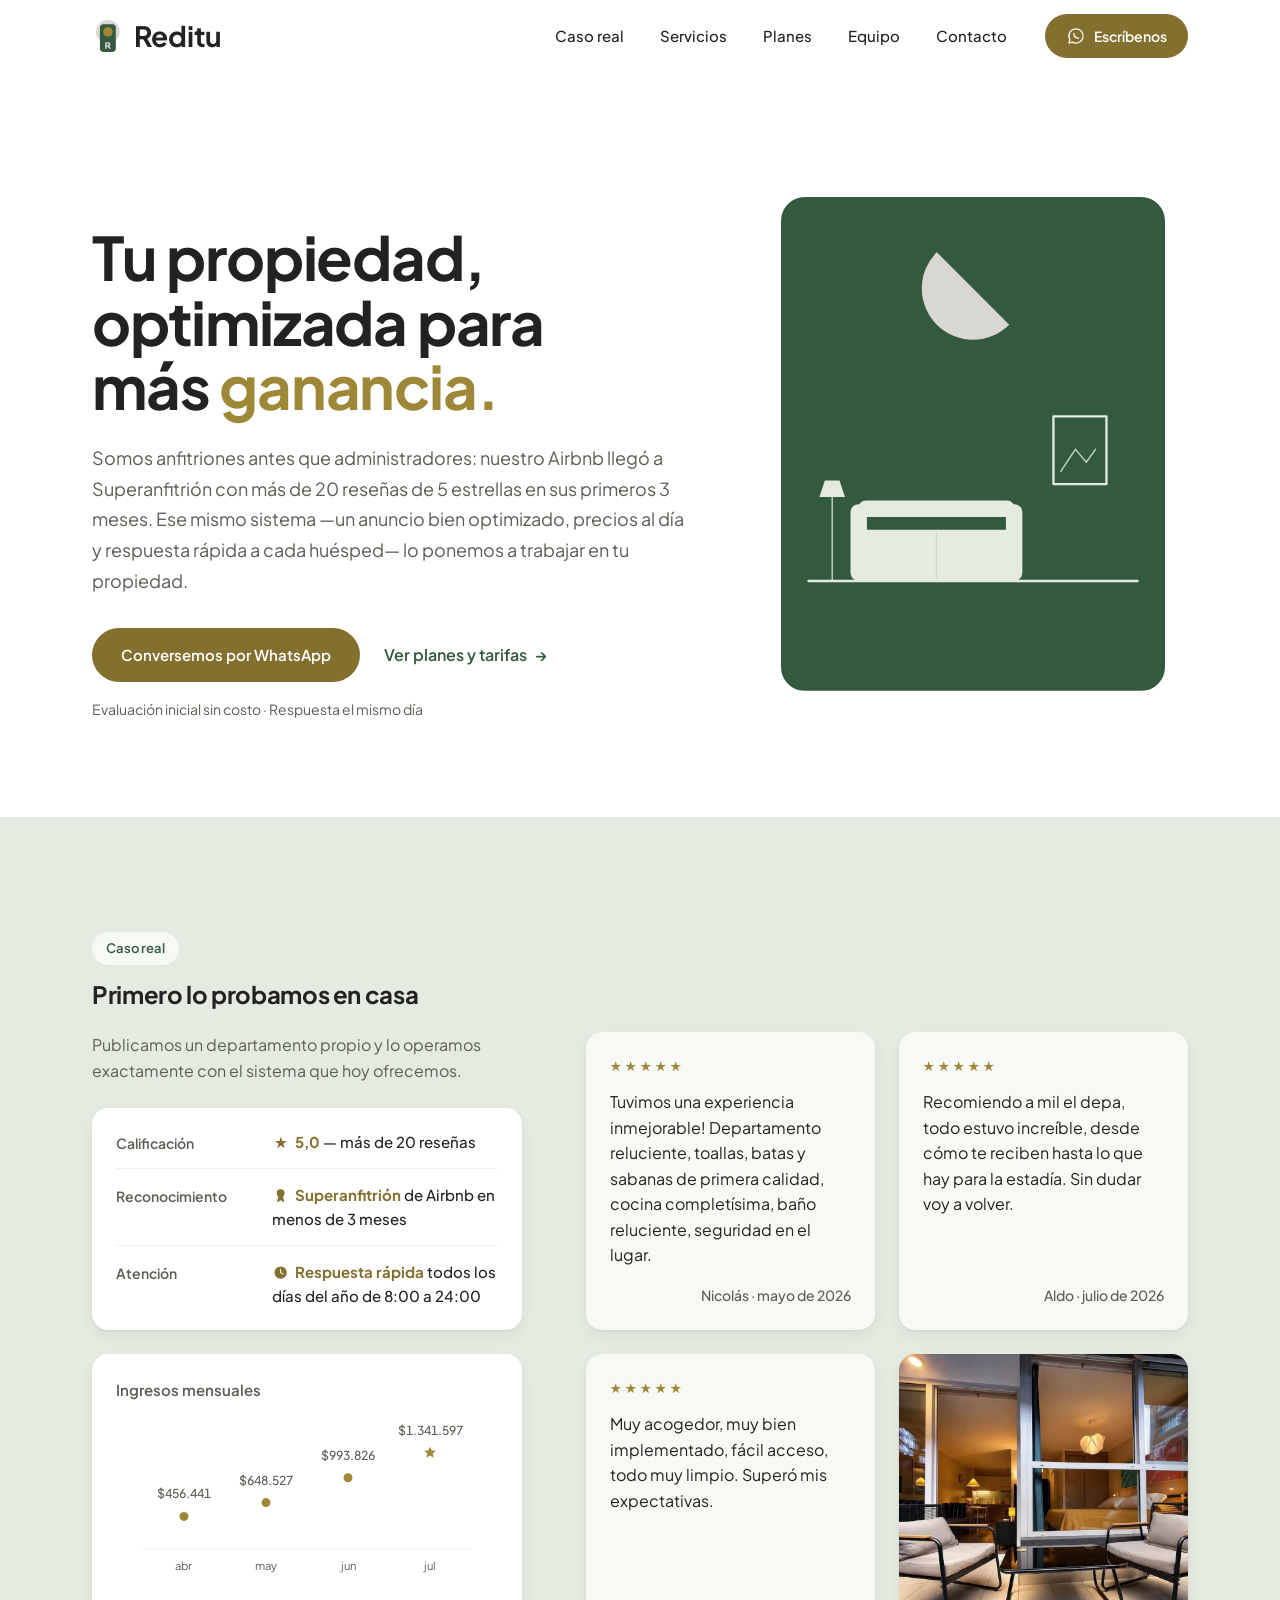
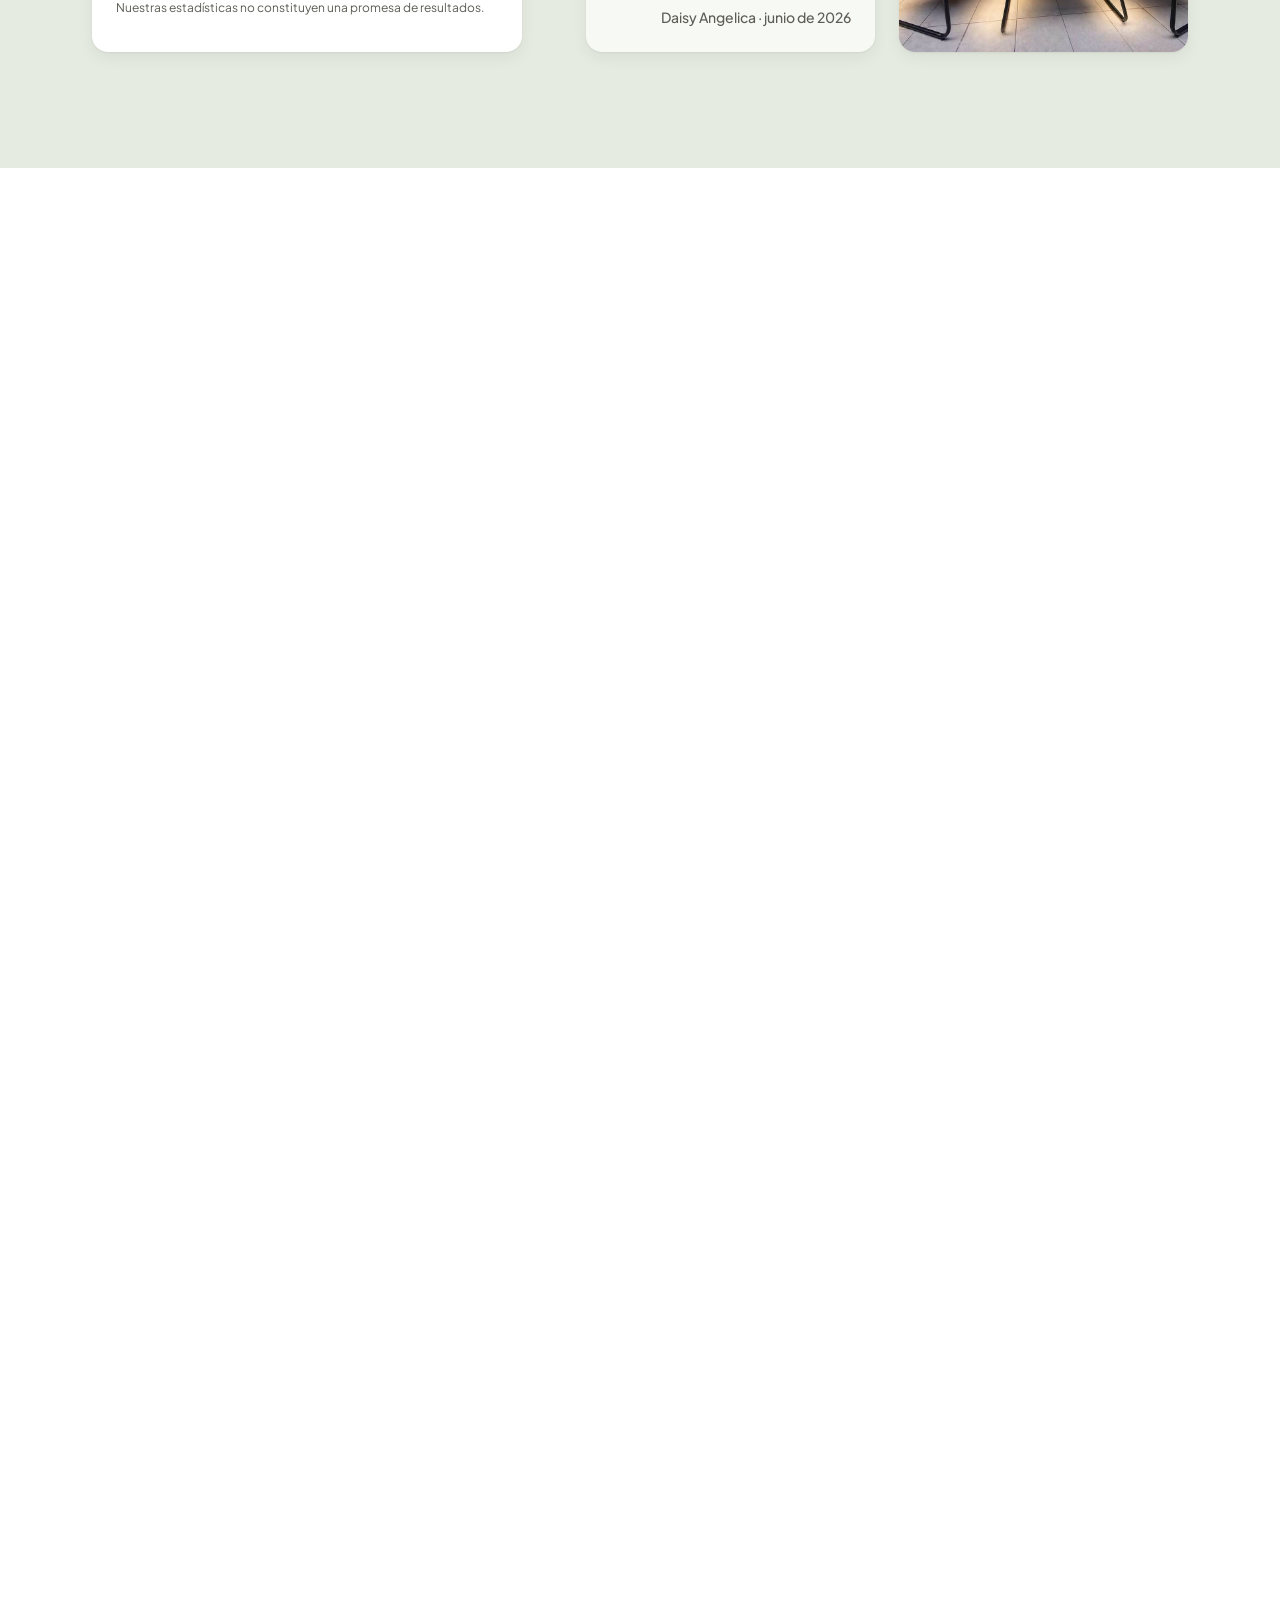
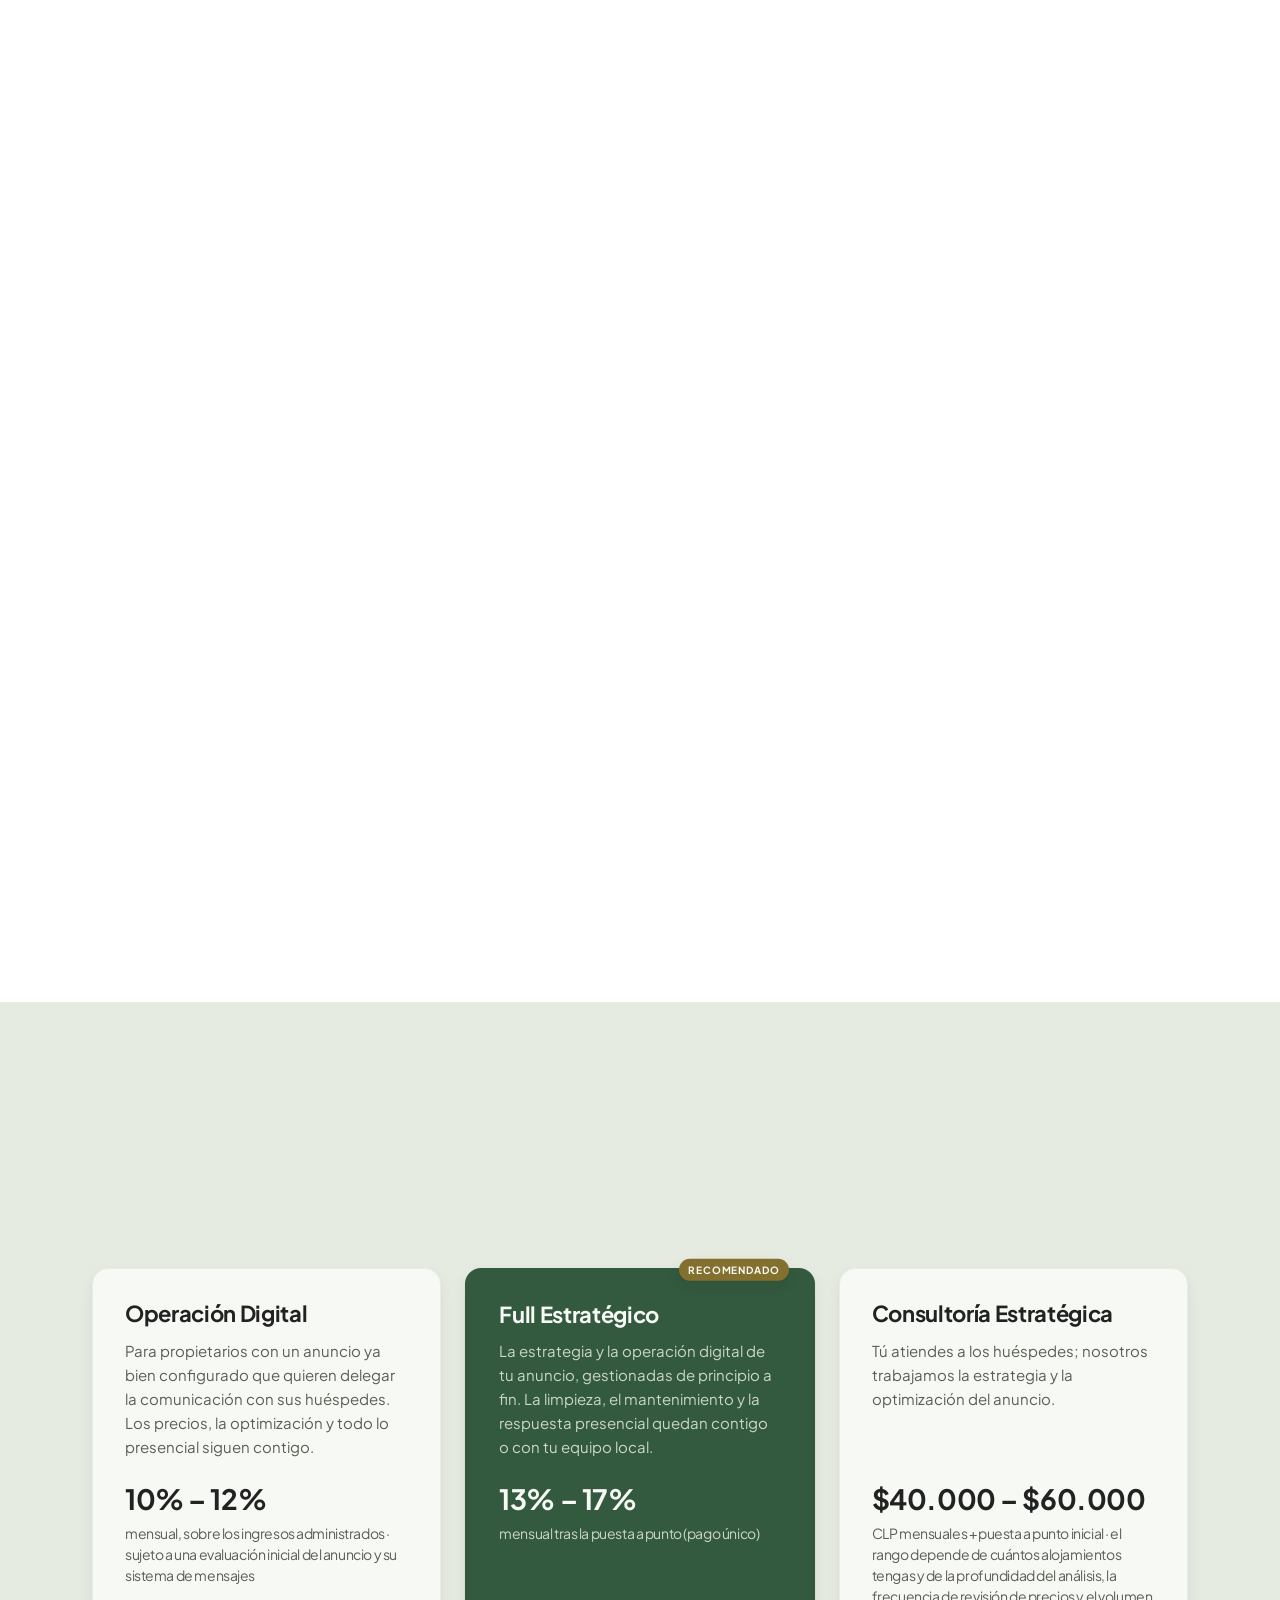
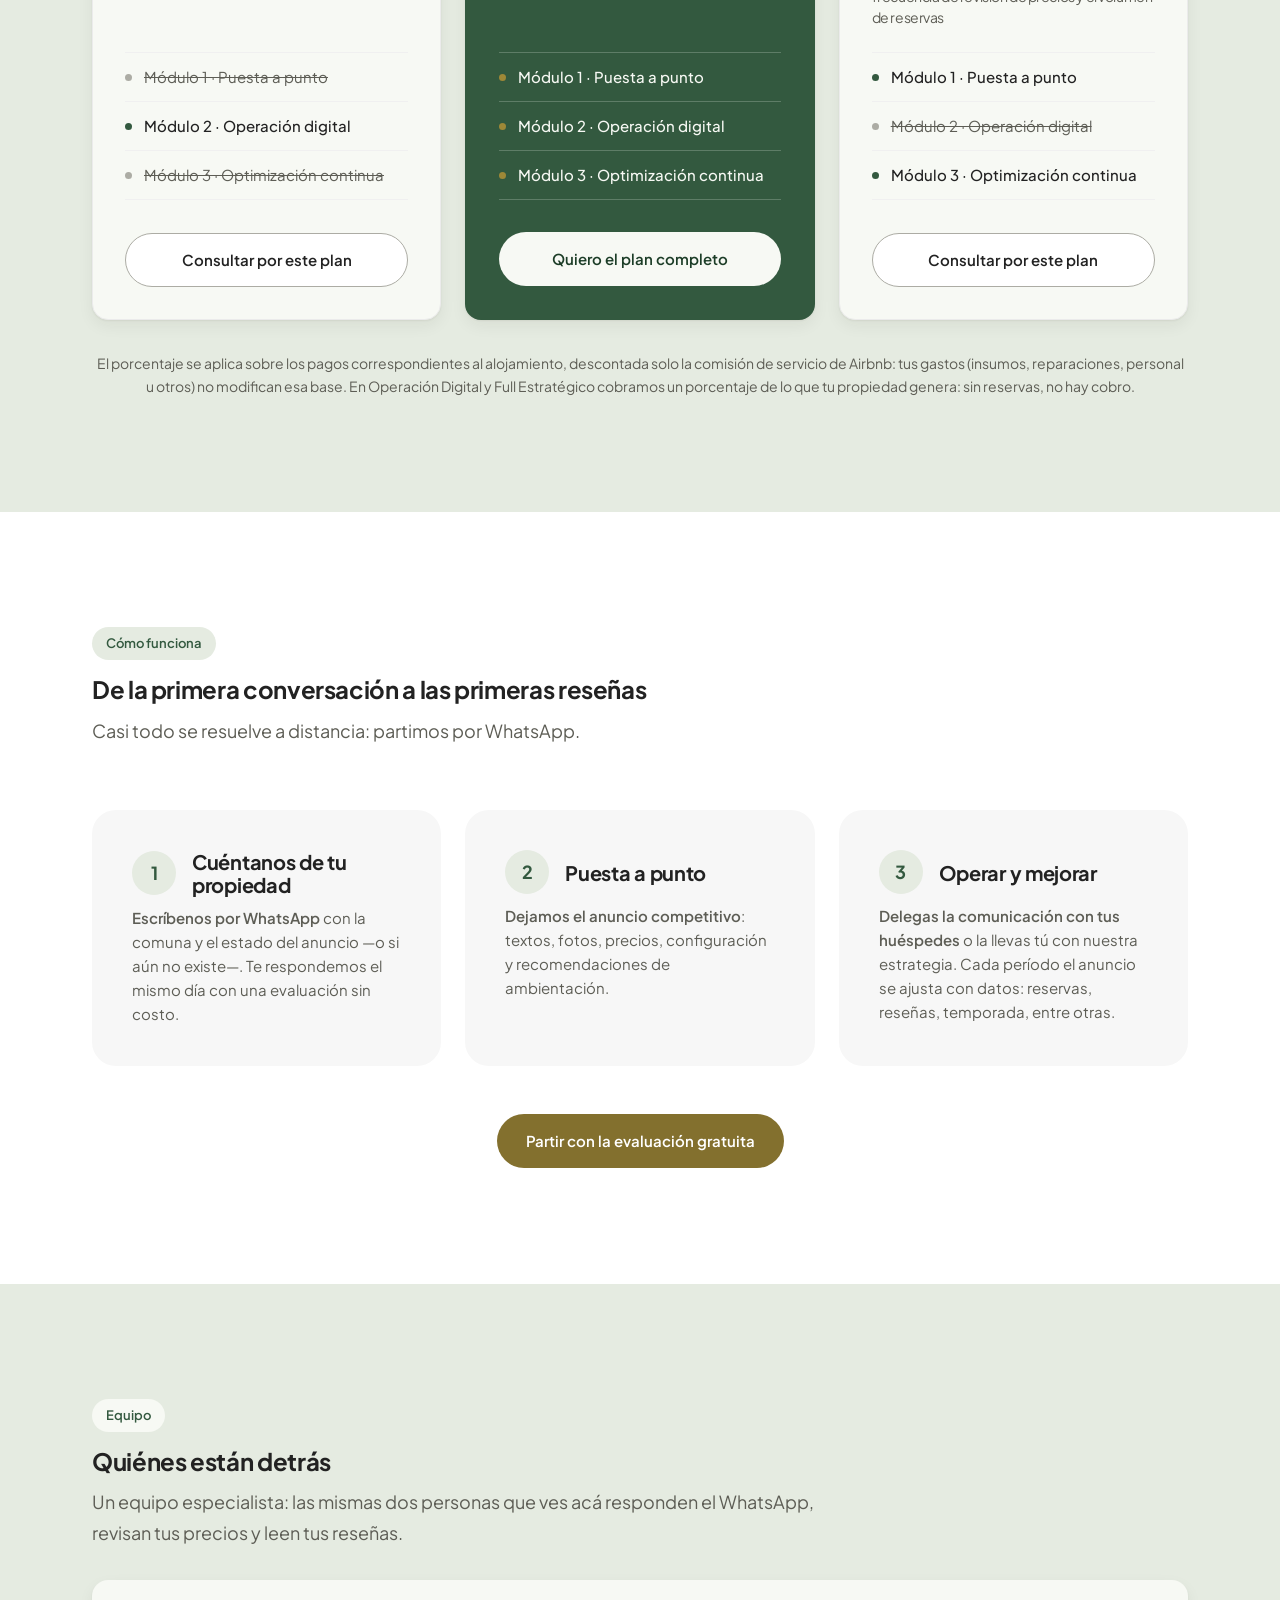
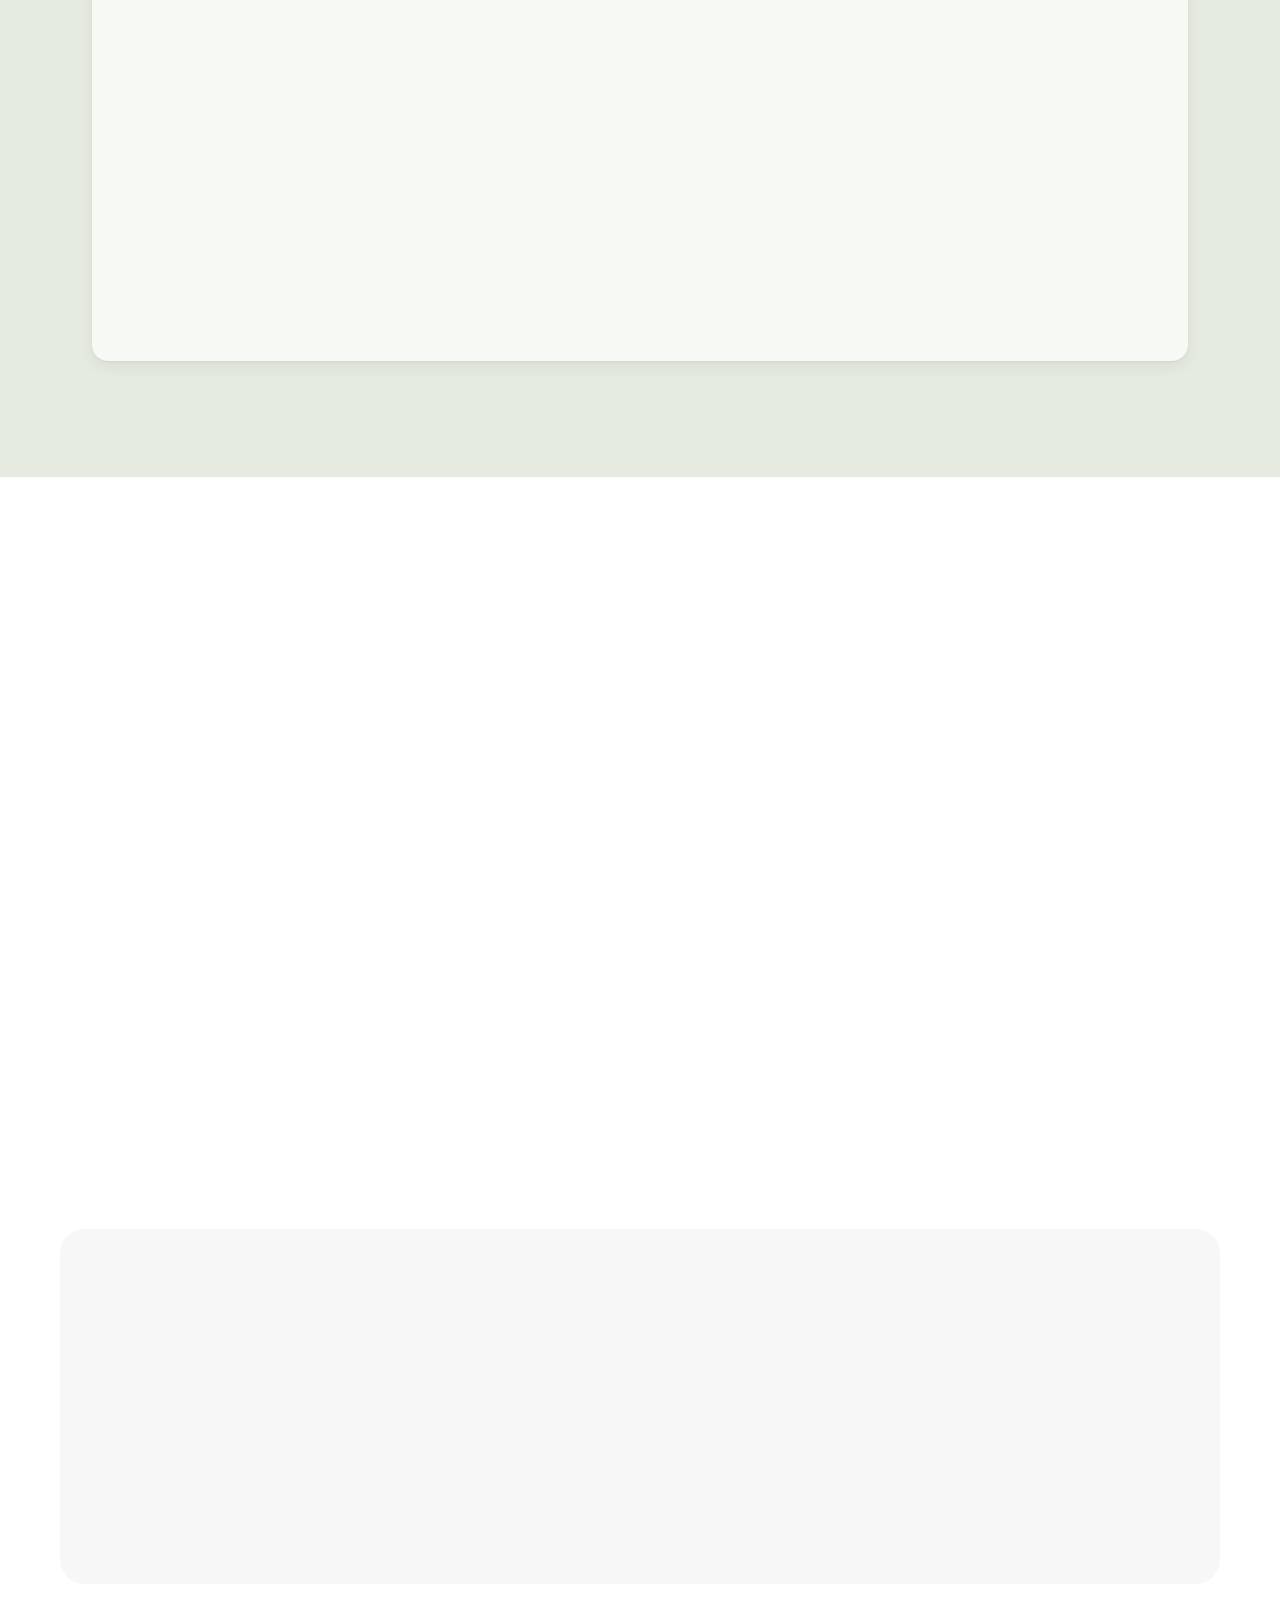
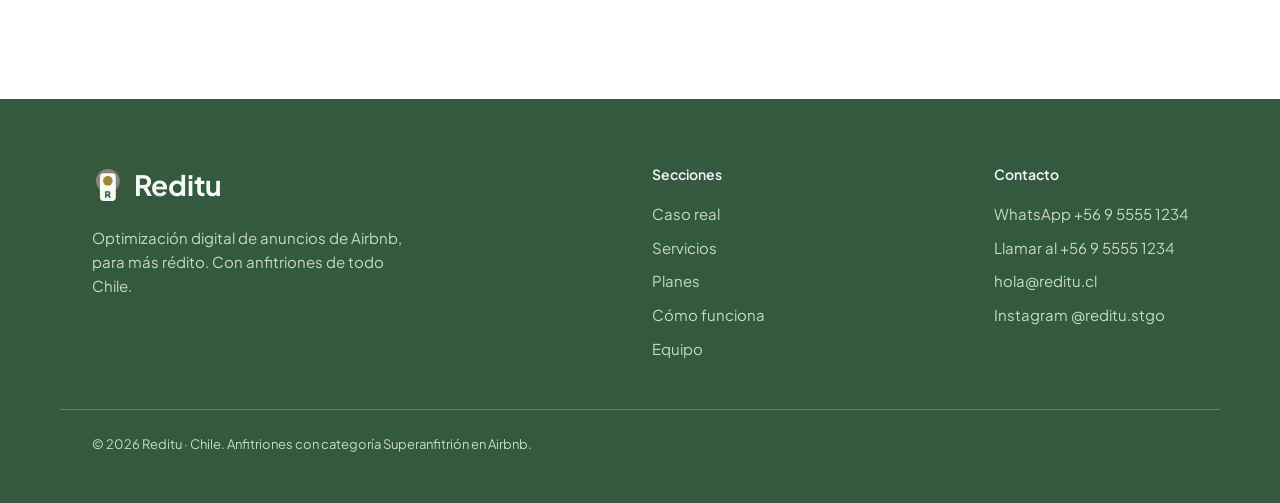
==== commit 48acc2da: "Rótulos de gráficos con separación uniforme, Caso Real con aire bajo el navbar, íconos de contacto a" ====
--- a/index.html
+++ b/index.html
@@ -42,7 +42,7 @@
   <link rel="preconnect" href="https://fonts.googleapis.com">
   <link rel="preconnect" href="https://fonts.gstatic.com" crossorigin>
   <link href="https://fonts.googleapis.com/css2?family=Plus+Jakarta+Sans:wght@400..700&display=swap" rel="stylesheet">
-  <link rel="stylesheet" href="assets/css/styles.css?v=20260731d">
+  <link rel="stylesheet" href="assets/css/styles.css?v=20260731e">
   <script>document.documentElement.classList.add('js');</script>
 
   <!-- TODO: reemplazar teléfono, correo y marca en los datos estructurados -->
@@ -267,7 +267,11 @@
     </section>
 
     <!-- ============ 01 · CASO REAL ============ -->
-    <section class="caso" id="caso">
+    <!-- data-snap-aire="-72": el reposo del snap esconde 72 de los 120px
+         del padding superior, dejando 48px de aire entre el navbar y el
+         eyebrow (el ancla del navbar conserva su propio encuadre por
+         scroll-margin, uniforme con las demás secciones ancladas). -->
+    <section class="caso" id="caso" data-snap-aire="-72">
       <div class="container">
         <header class="sec-head reveal">
           <p class="eyebrow"><span class="sec-num">01</span>Caso real</p>
@@ -955,23 +959,23 @@
         </header>
         <div class="faq-list reveal">
           <details>
-            <summary>¿Tengo que contratar los tres módulos?</summary>
+            <summary><span class="faq-pregunta">¿Tengo que contratar los tres módulos?</span></summary>
             <p>No. Cada módulo se contrata por separado y los planes son combinaciones sugeridas. Dicho eso, el Full Estratégico es el que mejor rinde, porque la puesta a punto, la operación digital y la optimización continua se potencian entre sí.</p>
           </details>
           <details>
-            <summary>¿Quiénes hacen la limpieza y el mantenimiento?</summary>
+            <summary><span class="faq-pregunta">¿Quiénes hacen la limpieza y el mantenimiento?</span></summary>
             <p>Tu equipo de confianza. La operación diaria es digital y a distancia: no hacemos limpieza, mantenimiento ni recepción, y tampoco los coordinamos. Cuando un huésped reporta un incidente material, lo registramos y te lo informamos a ti o al contacto local que designes.</p>
           </details>
           <details>
-            <summary>¿Cómo se calcula la mensualidad?</summary>
+            <summary><span class="faq-pregunta">¿Cómo se calcula la mensualidad?</span></summary>
             <p>Depende del plan. En Operación Digital y Full Estratégico es un porcentaje de los pagos correspondientes al alojamiento, descontada solo la comisión de servicio de Airbnb: tus gastos no modifican esa base y, sin reservas, no hay cobro. Consultoría Estratégica tiene una mensualidad fija.</p>
           </details>
           <details>
-            <summary>¿Dónde trabajan?</summary>
+            <summary><span class="faq-pregunta">¿Dónde trabajan?</span></summary>
             <p>Con anfitriones de todo Chile: los servicios digitales se prestan a distancia, y la revisión de precios y competencia se hace específicamente para tu comuna y tu barrio, porque el precio correcto en una zona no es el correcto en la de al lado.</p>
           </details>
           <details>
-            <summary>¿Los servicios en terreno llegan a mi ciudad?</summary>
+            <summary><span class="faq-pregunta">¿Los servicios en terreno llegan a mi ciudad?</span></summary>
             <p>Los servicios en terreno de la puesta a punto —fotografía, evaluación del alojamiento y disposición— están incluidos en el Gran Santiago. En el resto de Chile los coordinamos según disponibilidad y pueden tener un costo adicional.</p>
           </details>
         </div>
@@ -993,27 +997,26 @@
           <p class="sec-lead">La primera conversación no compromete a nada.</p>
           <!-- TODO: reemplazar número de WhatsApp -->
           <a class="btn btn-primary" href="https://wa.me/56955551234?text=Hola%2C%20tengo%20una%20propiedad%20y%20me%20gustar%C3%ADa%20conversar%20sobre%20su%20servicio%20de%20gesti%C3%B3n%20de%20Airbnb." target="_blank" rel="noopener">Escribir por WhatsApp</a>
-          <p class="contacto-nota">Respondemos todos los días, de 8:00 a 24:00.</p>
         </div>
         <ul class="contacto-list reveal">
           <li>
             <!-- TODO: reemplazar correo -->
             <a href="mailto:hola@reditu.cl">
-              <svg viewBox="0 0 24 24" aria-hidden="true"><rect x="3.5" y="5.5" width="17" height="13" rx="1.5"/><path d="m4.5 7 7.5 6 7.5-6"/></svg>
+              <span class="canal-ico" aria-hidden="true"><svg viewBox="0 0 24 24"><rect x="3.5" y="5.5" width="17" height="13" rx="1.5"/><path d="m4.5 7 7.5 6 7.5-6"/></svg></span>
               <span><strong>Correo</strong><span class="canal-valor">hola@reditu.cl</span></span>
             </a>
           </li>
           <li>
             <!-- TODO: reemplazar teléfono -->
             <a href="tel:+56955551234">
-              <svg viewBox="0 0 24 24" aria-hidden="true"><path d="M5.5 3.5h3l1.5 4-2 1.5a12 12 0 0 0 6.5 6.5l1.5-2 4 1.5v3c0 1-1 2-2.2 1.9C10.5 19.6 4.4 13.5 3.6 5.7 3.5 4.5 4.5 3.5 5.5 3.5Z"/></svg>
+              <span class="canal-ico" aria-hidden="true"><svg viewBox="0 0 24 24"><path d="M5.5 3.5h3l1.5 4-2 1.5a12 12 0 0 0 6.5 6.5l1.5-2 4 1.5v3c0 1-1 2-2.2 1.9C10.5 19.6 4.4 13.5 3.6 5.7 3.5 4.5 4.5 3.5 5.5 3.5Z"/></svg></span>
               <span><strong>Teléfono</strong><span class="canal-valor">+56 9 5555 1234</span></span>
             </a>
           </li>
           <li>
             <!-- TODO: reemplazar Instagram -->
             <a href="https://www.instagram.com/reditu.stgo" target="_blank" rel="noopener">
-              <svg viewBox="0 0 24 24" aria-hidden="true"><rect x="4" y="4" width="16" height="16" rx="4.5"/><circle cx="12" cy="12" r="3.6"/><circle cx="16.7" cy="7.3" r="1" class="dot"/></svg>
+              <span class="canal-ico" aria-hidden="true"><svg viewBox="0 0 24 24"><rect x="4" y="4" width="16" height="16" rx="4.5"/><circle cx="12" cy="12" r="3.6"/><circle cx="16.7" cy="7.3" r="1" class="dot"/></svg></span>
               <span><strong>Instagram</strong><span class="canal-valor">@reditu.stgo</span></span>
             </a>
           </li>
@@ -1090,6 +1093,6 @@
     </div>
   </div>
 
-  <script src="assets/js/main.js?v=20260731d"></script>
+  <script src="assets/js/main.js?v=20260731e"></script>
 </body>
 </html>
--- a/assets/css/styles.css
+++ b/assets/css/styles.css
@@ -1968,40 +1968,53 @@
 
 .faq-list details { border-top: 1px solid var(--linea); }
 
-/* La pregunta se ensancha 1rem por lado con margen negativo: la píldora
-   del hover sobresale del bloque de texto sin mover la alineación de la
-   pregunta ni de su respuesta con el resto de la sección. */
 .faq-list summary {
   list-style: none;
+  position: relative;
   display: flex;
   align-items: center;
   justify-content: space-between;
   gap: var(--s-3);
-  padding: var(--s-3) 1rem;
-  margin-inline: -1rem;
-  border-radius: var(--radio-m);
+  padding: var(--s-3) 0;
   font-family: var(--sans);
   font-size: 1.0625rem;
   font-weight: 600;
   cursor: pointer;
-  text-decoration: underline;
-  text-decoration-color: transparent;
-  text-underline-offset: 4px;
-  transition: background-color var(--transicion), text-decoration-color var(--transicion);
+  transition: color var(--transicion);
 }
 
 .faq-list summary::-webkit-details-marker { display: none; }
 
-/* Hover y focus perceptibles por doble señal sin depender solo del
-   color del texto: fondo en salvia (salto real de la paleta sobre el
-   blanco) + subrayado de la pregunta en el verde de identidad. La tinta
-   del texto no cambia: conserva su contraste máximo. Quien navega con
-   teclado ve exactamente lo mismo, más el contorno de foco global. */
+/* Barra indicadora en el gutter izquierdo de la fila: 2px en verde de
+   identidad que crecen desde el centro (scaleY 0→1) al hover/focus.
+   Vive a -0.75rem para no rozar la pregunta ni cuando esta avanza. */
+.faq-list summary::before {
+  content: "";
+  position: absolute;
+  left: -0.75rem;
+  top: 50%;
+  width: 2px;
+  height: 1.5rem;
+  border-radius: 1px;
+  background: var(--acento);
+  transform: translateY(-50%) scaleY(0);
+  transition: transform var(--transicion);
+}
+
+/* Hover y focus sin fondo de fila: barra que crece en el borde
+   izquierdo (señal de forma), pregunta al verde de identidad (7,9:1
+   sobre blanco) y micro-avance de texto y chevron. Con teclado, lo
+   mismo más el contorno de foco global. */
 .faq-list summary:hover,
-.faq-list summary:focus-visible {
-  background: var(--acento-suave);
-  text-decoration-color: var(--acento);
-}
+.faq-list summary:focus-visible { color: var(--acento); }
+
+.faq-list summary:hover::before,
+.faq-list summary:focus-visible::before { transform: translateY(-50%) scaleY(1); }
+
+.faq-pregunta { transition: transform var(--transicion); }
+
+.faq-list summary:hover .faq-pregunta,
+.faq-list summary:focus-visible .faq-pregunta { transform: translateX(3px); }
 
 .faq-list summary::after {
   content: "";
@@ -2014,6 +2027,30 @@
 
 .faq-list details[open] summary::after { transform: rotate(180deg); }
 
+/* El chevron acompaña con un descenso de 2px en su eje; abierto (girado
+   180°) el mismo gesto se escribe en su sistema de coordenadas, para
+   que visualmente también baje. */
+.faq-list summary:hover::after,
+.faq-list summary:focus-visible::after { transform: translateY(2px); }
+
+.faq-list details[open] summary:hover::after,
+.faq-list details[open] summary:focus-visible::after { transform: rotate(180deg) translateY(-2px); }
+
+/* Sin movimiento: los avances de pregunta y chevron se anulan y la
+   barra aparece sin crecer; quedan la barra y el verde de la pregunta
+   como señales estáticas. */
+@media (prefers-reduced-motion: reduce) {
+  .faq-list summary::before,
+  .faq-list summary::after,
+  .faq-pregunta { transition: none; }
+  .faq-list summary:hover .faq-pregunta,
+  .faq-list summary:focus-visible .faq-pregunta { transform: none; }
+  .faq-list summary:hover::after,
+  .faq-list summary:focus-visible::after { transform: none; }
+  .faq-list details[open] summary:hover::after,
+  .faq-list details[open] summary:focus-visible::after { transform: rotate(180deg); }
+}
+
 /* Despliegue animado en ambos sentidos: interpolate-size permite
    transicionar height 0 ↔ auto sobre ::details-content (altura +
    opacidad); content-visibility viaja en discreto para que el cierre
@@ -2073,43 +2110,58 @@
 
 .contacto .btn-primary { margin-top: var(--s-4); }
 
-/* Línea que baja la fricción bajo el CTA: informa, no urge. */
-.contacto-nota {
-  margin-top: var(--s-2);
-  font-size: 0.875rem;
-  color: var(--texto-2);
-}
-
 /* Canales equivalentes (correo, teléfono, Instagram): tres filas
    gemelas —ícono, etiqueta y valor— separadas por aire, sin llamado
    propio; el único CTA de la sección es el de WhatsApp. */
 .contacto-list { display: grid; gap: var(--s-1); }
 
-/* Cada fila es una píldora que se ensancha con margen negativo: el
-   fondo del hover sobresale sin mover la alineación del contenido. */
 .contacto-list a {
   display: flex;
   align-items: center;
-  gap: var(--s-2);
-  padding: 1rem 0.875rem;
-  margin-inline: -0.875rem;
-  border-radius: var(--radio-m);
+  gap: var(--s-1);
+  padding: 0.625rem 0;
   text-decoration: none;
-  transition: background-color var(--transicion), color var(--transicion);
-}
-
-/* Iconos de contacto: caja uniforme de 20px, trazo lineal fino 1.5,
-   monocromos vía currentColor (siguen el color del enlace y su hover). */
+  transition: transform var(--transicion);
+}
+
+/* Caja del ícono de 44px (área de toque y escenario del disco del
+   hover), con el ícono de 26px centrado; el color del trazo vive acá
+   para que el hover lo lleve al verde vía currentColor. */
+.canal-ico {
+  position: relative;
+  display: grid;
+  place-items: center;
+  width: 2.75rem;
+  height: 2.75rem;
+  flex-shrink: 0;
+  color: var(--texto);
+  transition: color var(--transicion);
+}
+
+/* Disco salvia detrás del ícono: en reposo no existe (opacidad 0 y
+   escala 0.9); al hover aparece creciendo hasta llenar la caja. */
+.canal-ico::before {
+  content: "";
+  position: absolute;
+  inset: 0;
+  border-radius: 50%;
+  background: var(--acento-suave);
+  opacity: 0;
+  transform: scale(0.9);
+  transition: opacity var(--transicion), transform var(--transicion);
+}
+
+/* Iconos de contacto: caja renderizada de 26px, mismo trazo lineal del
+   sistema (1.5 en unidades del viewBox de 24, igual que .item-ico). */
 .contacto-list svg {
-  width: 1.25rem;
-  height: 1.25rem;
-  flex-shrink: 0;
+  position: relative;
+  width: 1.625rem;
+  height: 1.625rem;
   fill: none;
   stroke: currentColor;
   stroke-width: 1.5;
   stroke-linecap: round;
   stroke-linejoin: round;
-  transition: transform var(--transicion);
 }
 
 .contacto-list svg .dot { fill: currentColor; stroke: none; }
@@ -2123,36 +2175,45 @@
   color: var(--texto-2);
 }
 
-/* El valor reserva su subrayado (transparente en reposo): al hover se
-   enciende sin mover nada. */
+/* El valor dibuja su subrayado con un gradiente de fondo de 1px: nace
+   con ancho 0 y crece desde la izquierda al hover. */
 .contacto-list .canal-valor {
-  text-decoration: underline;
-  text-decoration-color: transparent;
-  text-underline-offset: 3px;
-  transition: text-decoration-color var(--transicion);
-}
-
-/* Hover y focus perceptibles por triple señal: fondo en salvia (salto
-   real de la paleta sobre el gris del panel), valor e ícono al verde de
-   identidad y subrayado del valor; el ícono además avanza 2px (única
-   señal de movimiento, apagada con prefers-reduced-motion). El teclado
-   ve lo mismo, más el contorno de foco global. */
+  background-image: linear-gradient(var(--acento), var(--acento));
+  background-repeat: no-repeat;
+  background-position: 0 100%;
+  background-size: 0 1px;
+  transition: background-size var(--transicion);
+}
+
+/* Hover y focus por señales simultáneas sin fondo de fila: disco
+   salvia que aparece tras el ícono, trazo del ícono al verde de
+   identidad, subrayado fino del valor creciendo desde la izquierda y
+   la fila avanzando 3px. Con teclado, lo mismo más el contorno global. */
 .contacto-list a:hover,
-.contacto-list a:focus-visible {
-  background: var(--acento-suave);
-  color: var(--acento);
+.contacto-list a:focus-visible { transform: translateX(3px); }
+
+.contacto-list a:hover .canal-ico,
+.contacto-list a:focus-visible .canal-ico { color: var(--acento); }
+
+.contacto-list a:hover .canal-ico::before,
+.contacto-list a:focus-visible .canal-ico::before {
+  opacity: 1;
+  transform: scale(1);
 }
 
 .contacto-list a:hover .canal-valor,
-.contacto-list a:focus-visible .canal-valor { text-decoration-color: currentColor; }
-
-.contacto-list a:hover svg,
-.contacto-list a:focus-visible svg { transform: translateX(2px); }
-
+.contacto-list a:focus-visible .canal-valor { background-size: 100% 1px; }
+
+/* Sin movimiento: la fila no avanza y el disco y el subrayado aparecen
+   completos, sin crecer — las señales quedan, la animación no. */
 @media (prefers-reduced-motion: reduce) {
-  .contacto-list svg { transition: none; }
-  .contacto-list a:hover svg,
-  .contacto-list a:focus-visible svg { transform: none; }
+  .contacto-list a,
+  .canal-ico,
+  .canal-ico::before,
+  .contacto-list .canal-valor { transition: none; }
+  .contacto-list a:hover,
+  .contacto-list a:focus-visible { transform: none; }
+  .canal-ico::before { transform: scale(1); }
 }
 
 @media (min-width: 60em) {
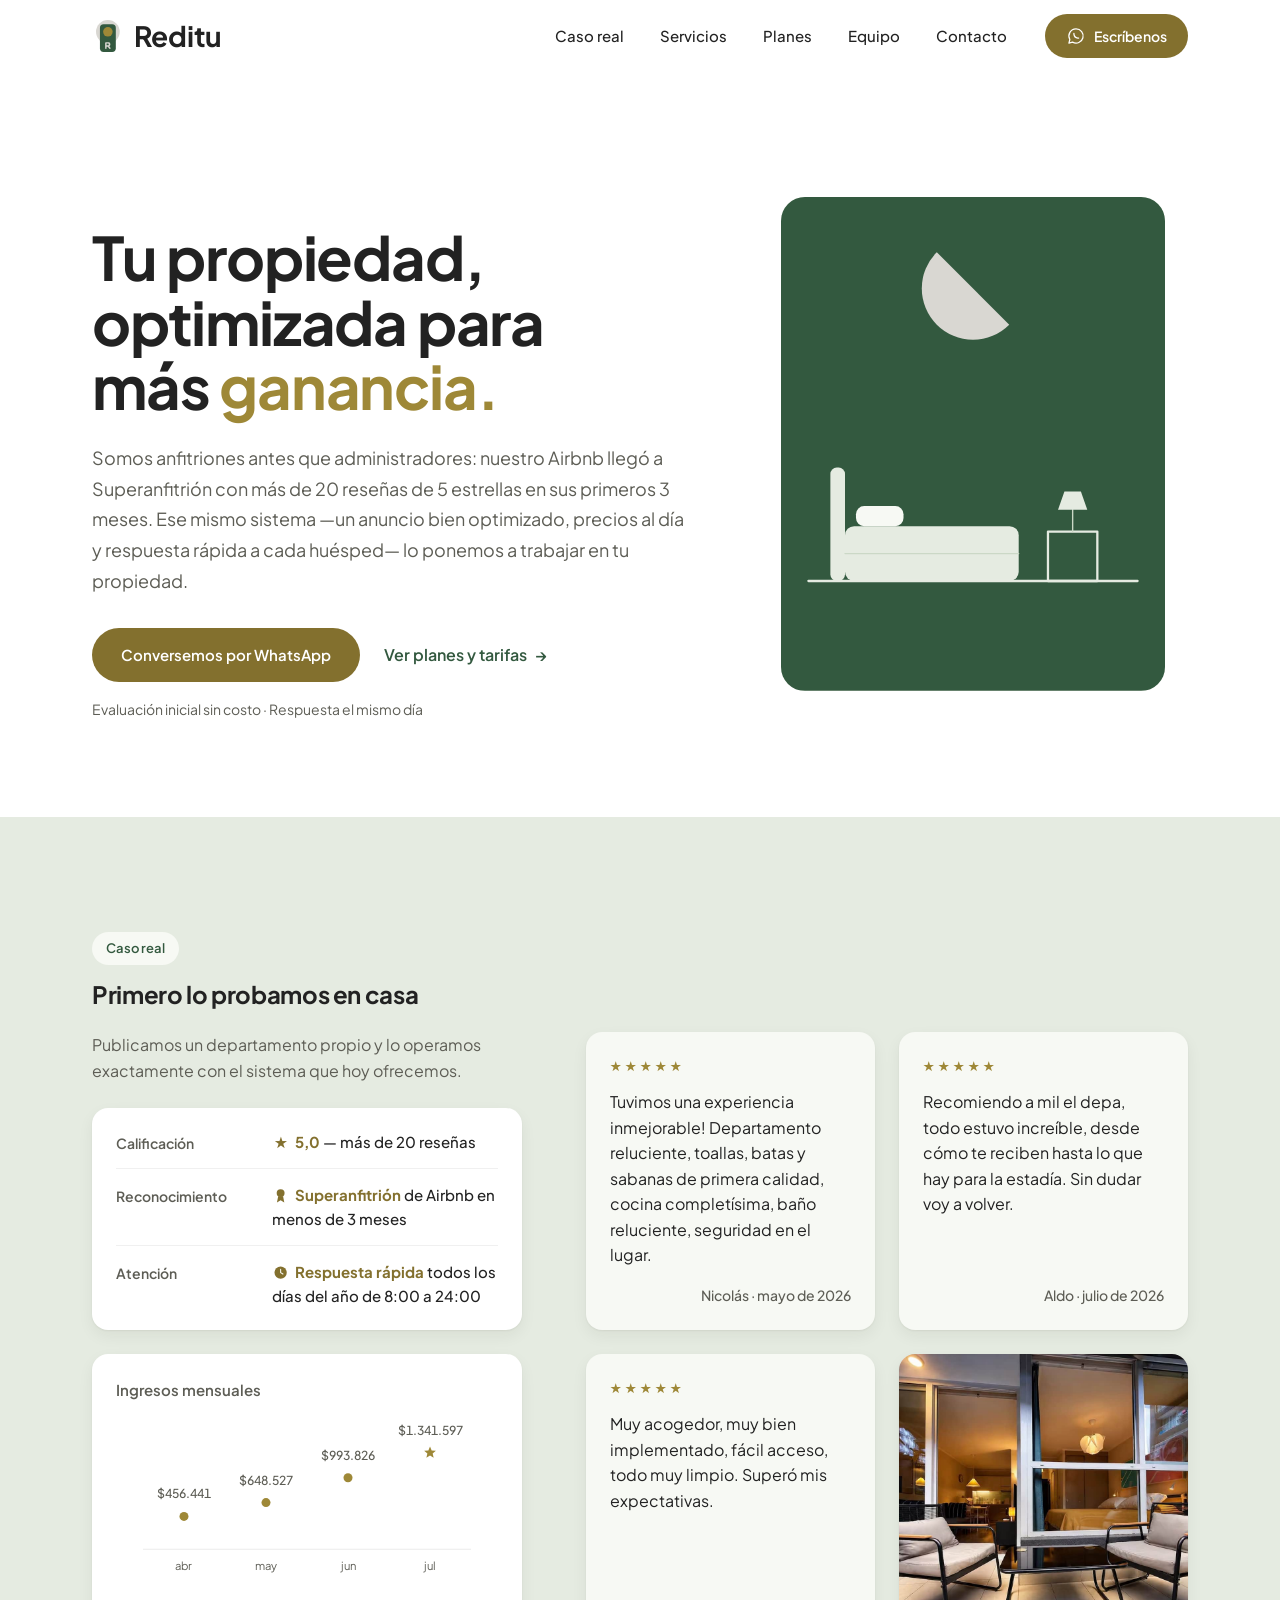
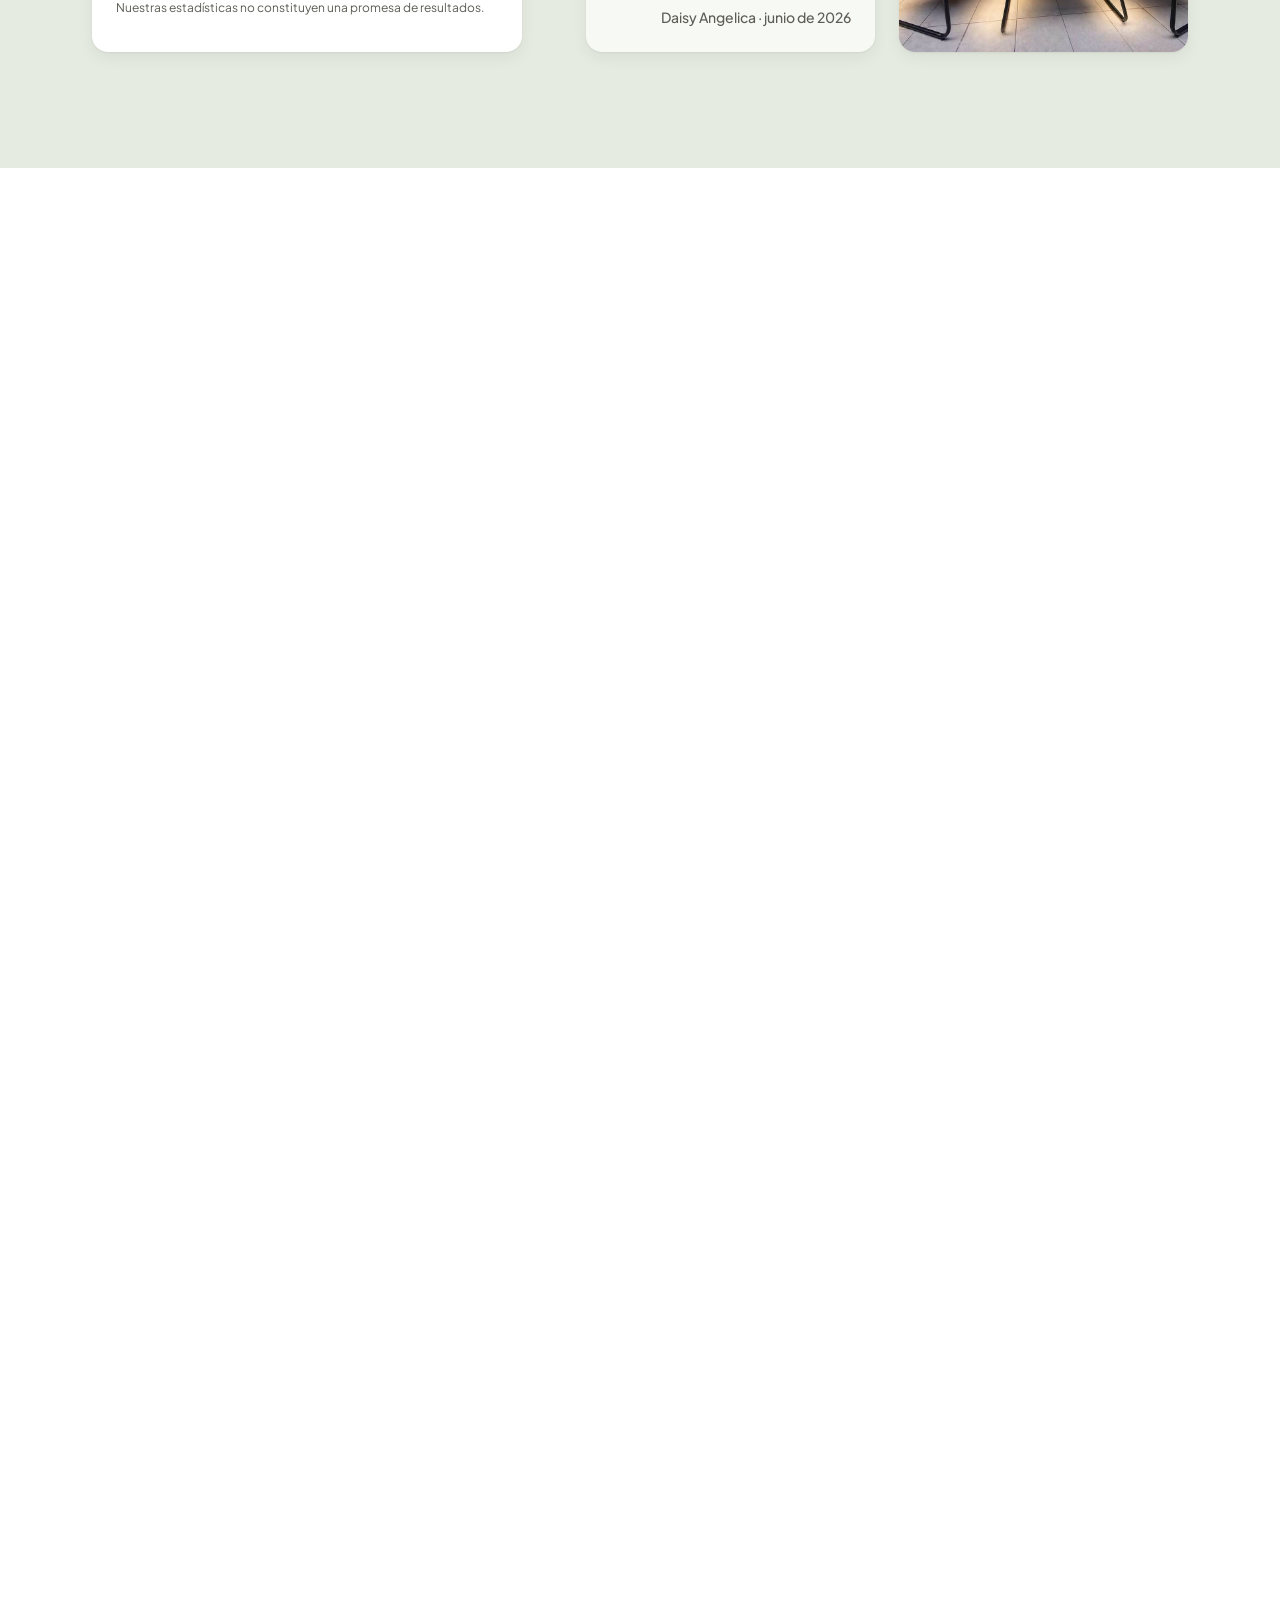
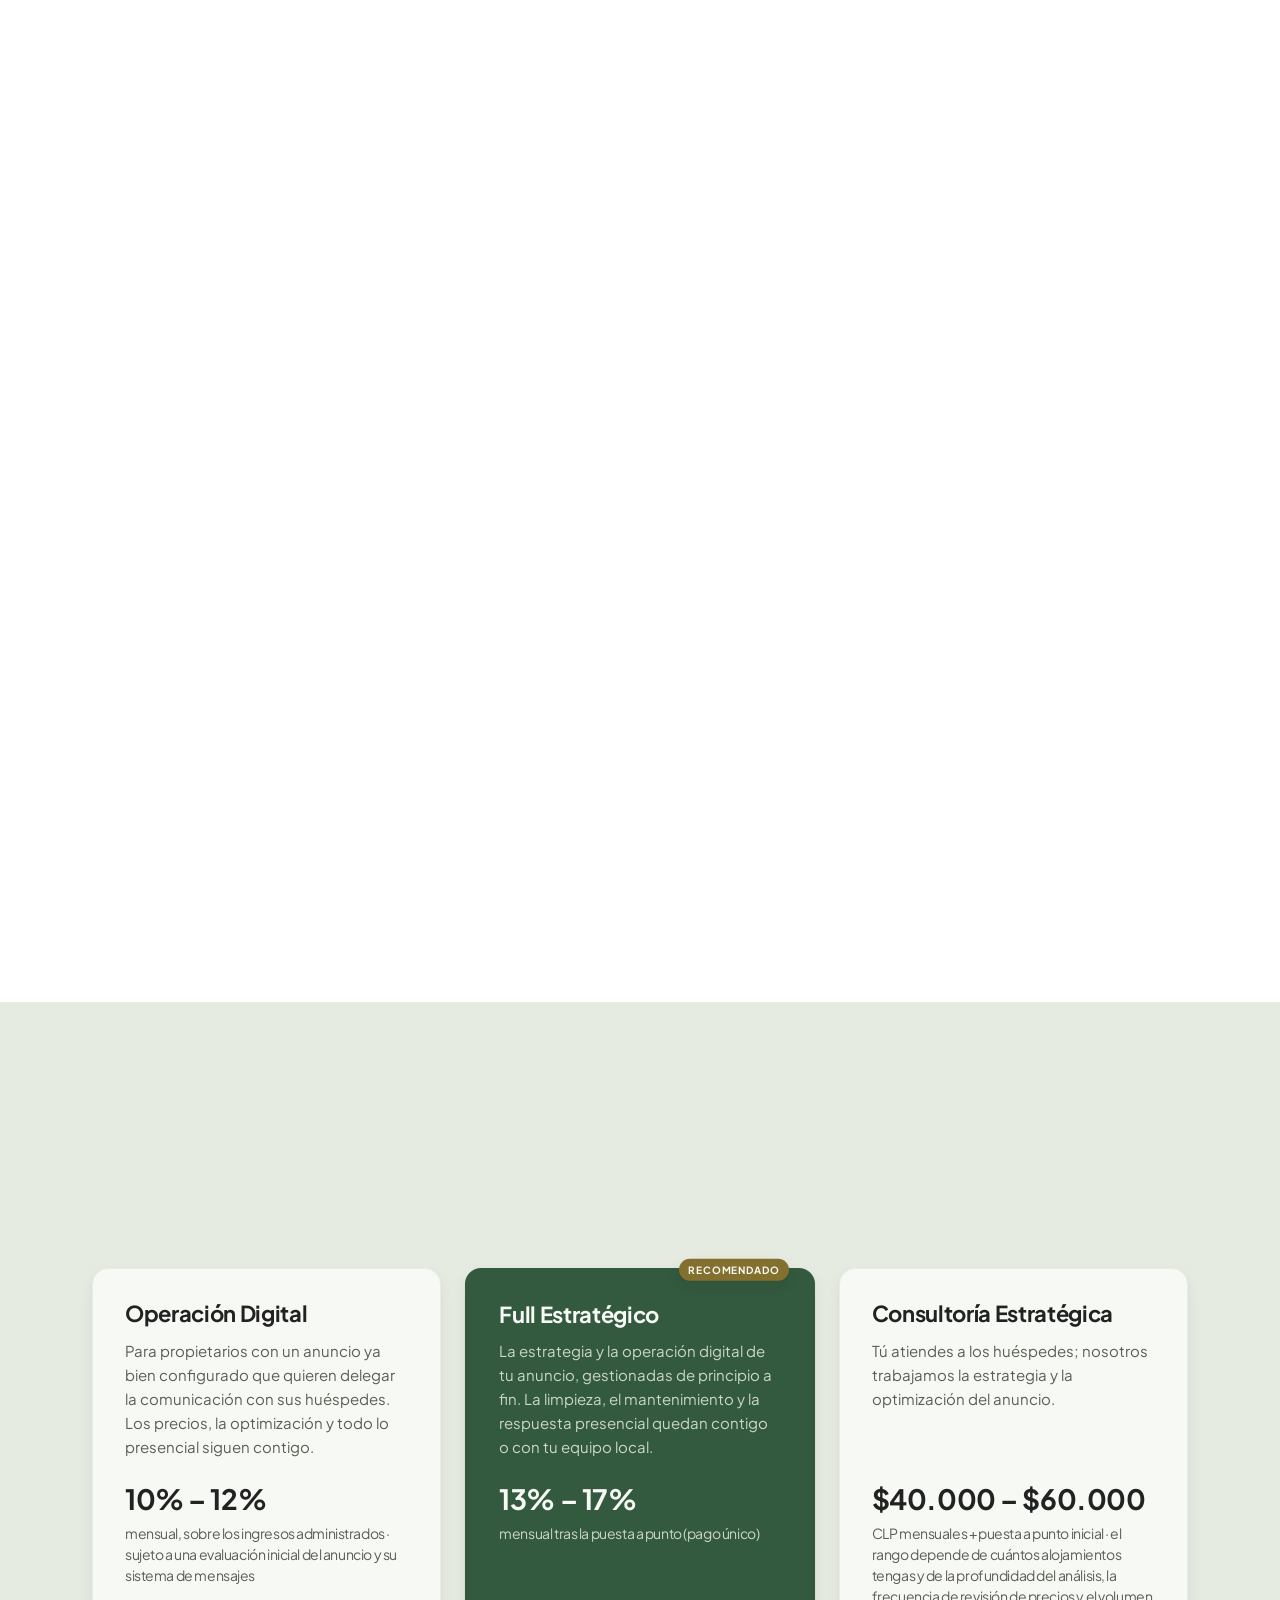
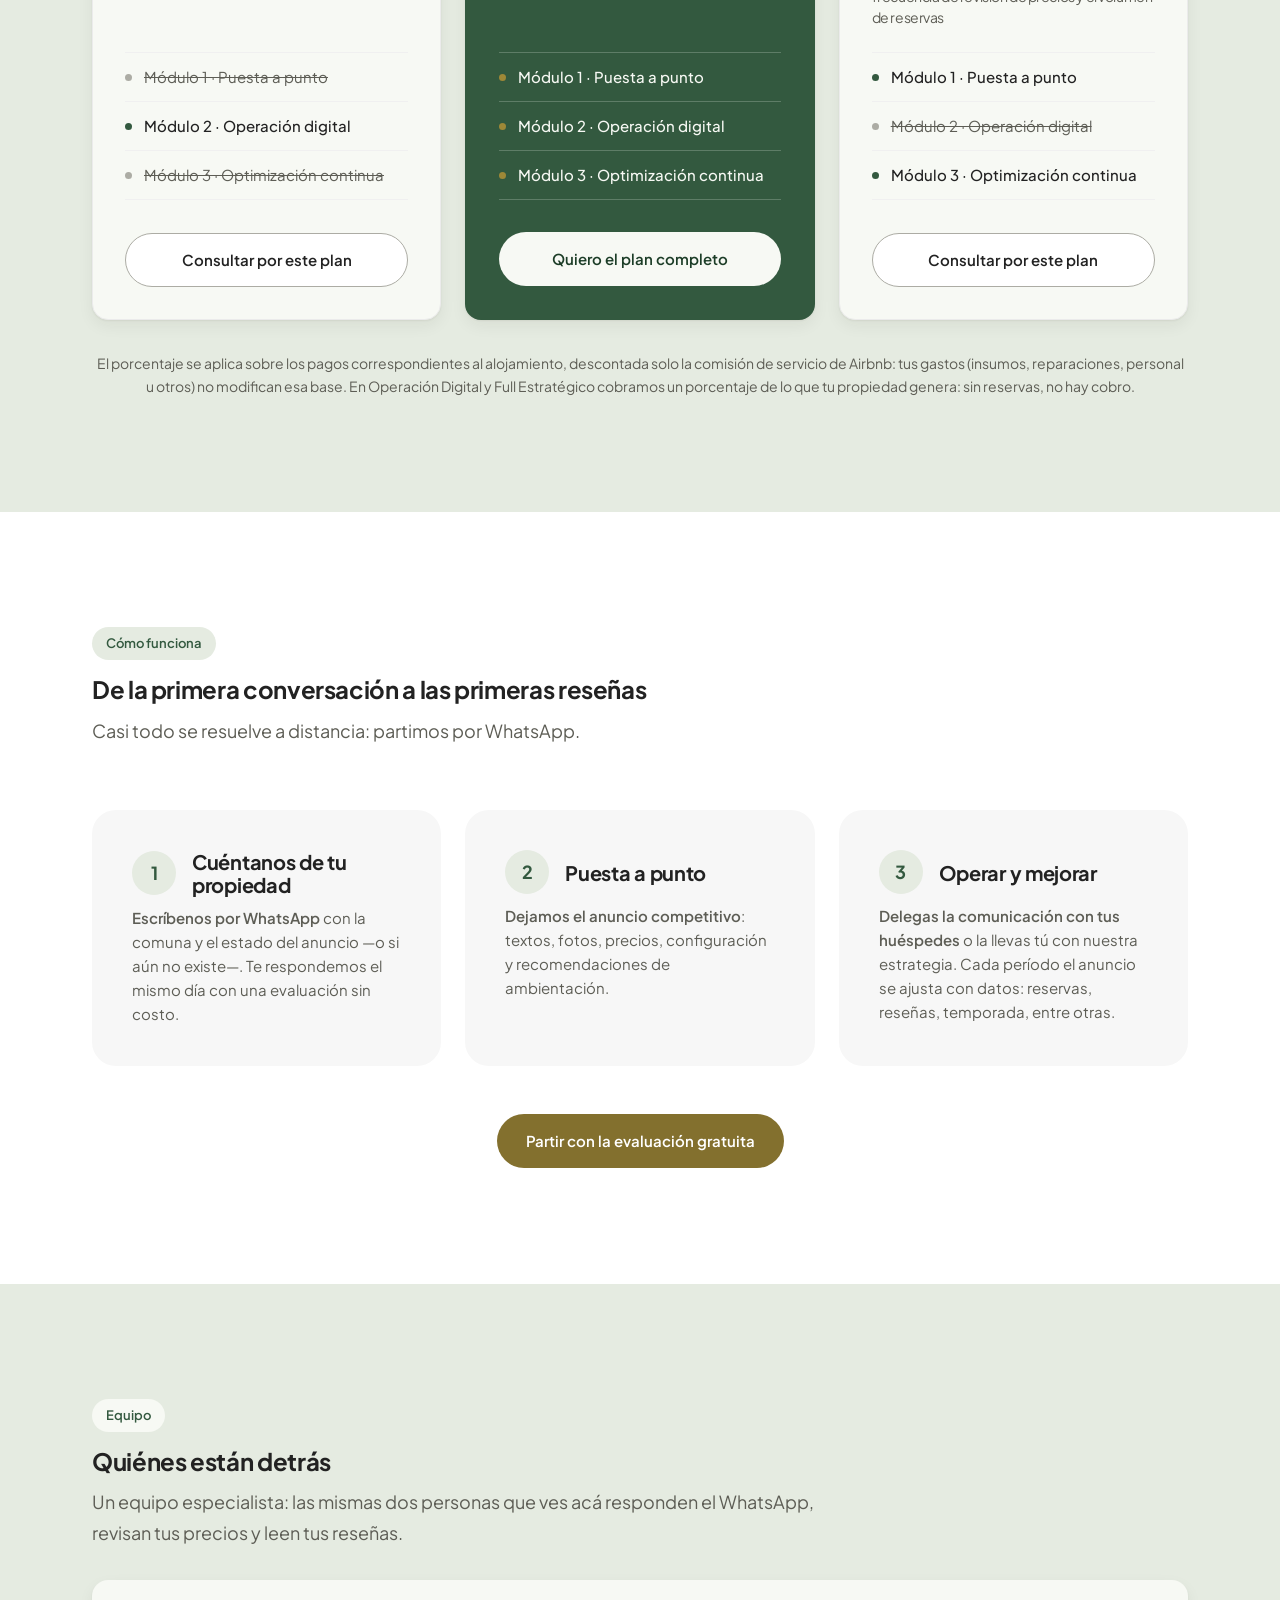
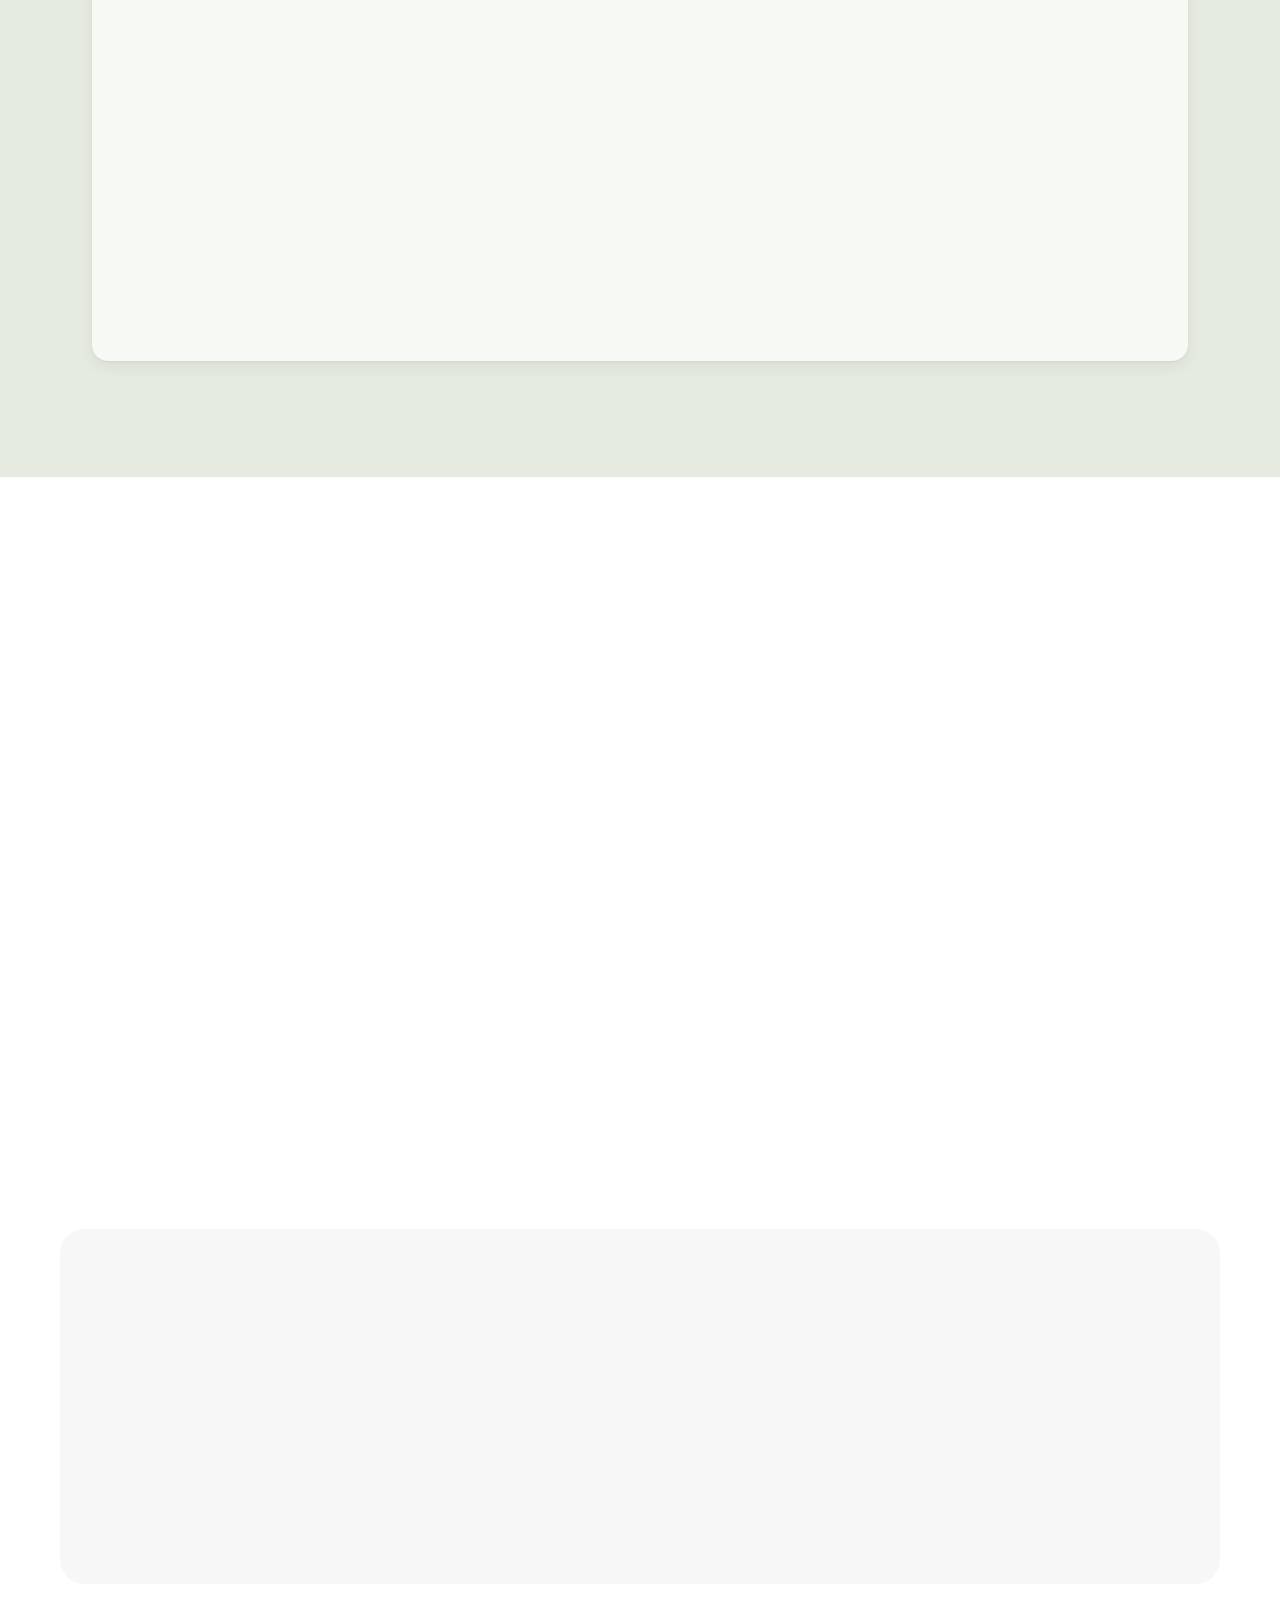
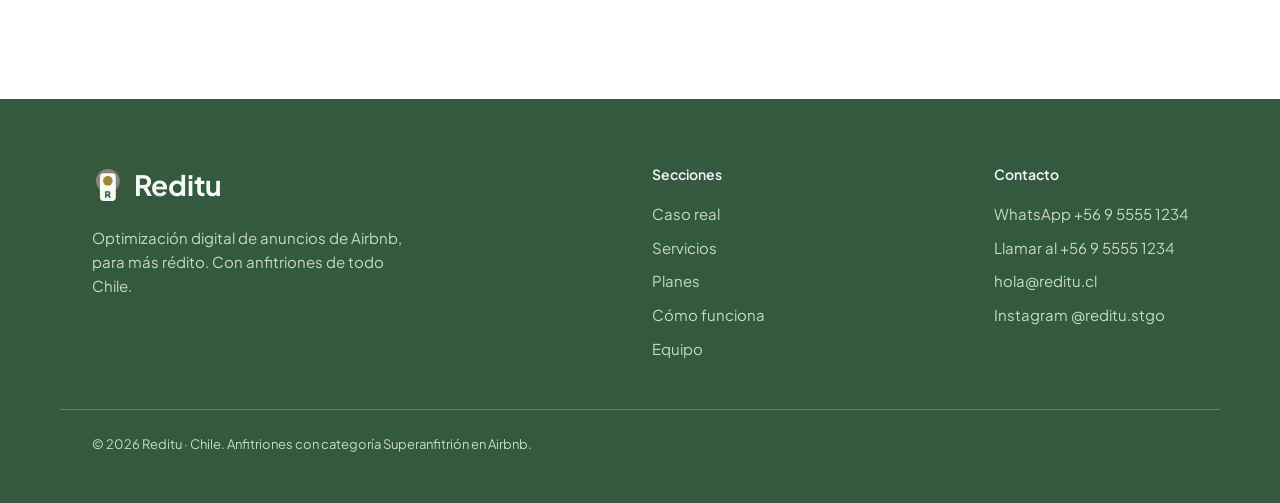
==== commit 79ca9e24: "Caso Real centrado por el snap a cualquier alto, chevron del acordeón al verde en hover y subrayado " ====
--- a/index.html
+++ b/index.html
@@ -42,7 +42,7 @@
   <link rel="preconnect" href="https://fonts.googleapis.com">
   <link rel="preconnect" href="https://fonts.gstatic.com" crossorigin>
   <link href="https://fonts.googleapis.com/css2?family=Plus+Jakarta+Sans:wght@400..700&display=swap" rel="stylesheet">
-  <link rel="stylesheet" href="assets/css/styles.css?v=20260731e">
+  <link rel="stylesheet" href="assets/css/styles.css?v=20260731f">
   <script>document.documentElement.classList.add('js');</script>
 
   <!-- TODO: reemplazar teléfono, correo y marca en los datos estructurados -->
@@ -267,11 +267,13 @@
     </section>
 
     <!-- ============ 01 · CASO REAL ============ -->
-    <!-- data-snap-aire="-72": el reposo del snap esconde 72 de los 120px
-         del padding superior, dejando 48px de aire entre el navbar y el
-         eyebrow (el ancla del navbar conserva su propio encuadre por
-         scroll-margin, uniforme con las demás secciones ancladas). -->
-    <section class="caso" id="caso" data-snap-aire="-72">
+    <!-- data-snap-centrar: el reposo del snap deja el contenido de la
+         sección con el mismo aire arriba y abajo del área visible bajo
+         el navbar, a cualquier alto de ventana (un aire fijo no puede:
+         el ideal medido va de -116px a +24px entre 800 y 1080 de alto).
+         El ancla del navbar conserva su propio encuadre por
+         scroll-margin, uniforme con las demás secciones ancladas. -->
+    <section class="caso" id="caso" data-snap-centrar>
       <div class="container">
         <header class="sec-head reveal">
           <p class="eyebrow"><span class="sec-num">01</span>Caso real</p>
@@ -1093,6 +1095,6 @@
     </div>
   </div>
 
-  <script src="assets/js/main.js?v=20260731e"></script>
+  <script src="assets/js/main.js?v=20260731f"></script>
 </body>
 </html>
--- a/assets/css/styles.css
+++ b/assets/css/styles.css
@@ -75,6 +75,12 @@
 
   --transicion: 160ms ease;
   --alto-header: 4.5rem;
+
+  /* Subrayado de enlace homologado (tarjetas de servicios, medios de
+     contacto y footer): de los grosores previos —auto ≈1px en servicios
+     y footer, 1px en contacto— ninguno alcanzaba el mínimo exigible de
+     2px, que pasa a ser el valor único. */
+  --grosor-subrayado: 2px;
 }
 
 /* ---------- Base ---------- */
@@ -318,6 +324,24 @@
 .link-arrow:hover { text-decoration-color: var(--acento); }
 .link-arrow:hover::after { transform: translateX(4px); }
 
+/* Subrayado de enlace unificado — una sola definición gobierna el
+   «Más info» de las tarjetas de servicios, los medios de contacto y
+   los enlaces del footer: línea reservada transparente que se enciende
+   al hover/focus con la transición del sistema (el fade de color
+   original de «Más info»), grosor único en --grosor-subrayado y offset
+   de 3px. La transición declara también color: el footer lo anima en
+   el mismo gesto; en los demás no interviene. */
+.servicio-mas,
+.contacto-list .canal-valor,
+.footer-nav a,
+.footer-contacto a {
+  text-decoration: underline;
+  text-decoration-color: transparent;
+  text-decoration-thickness: var(--grosor-subrayado);
+  text-underline-offset: 3px;
+  transition: color var(--transicion), text-decoration-color var(--transicion);
+}
+
 /* Aparición sutil al hacer scroll (solo con JS activo) */
 
 .js .reveal {
@@ -1204,15 +1228,13 @@
 /* Dentro del pie, el precio ya no ancla él mismo el fondo de la card */
 .servicio-pie .item-precio { margin-top: 0; align-self: auto; }
 
+/* Su subrayado (reserva, grosor y fade) vive en la regla compartida
+   del sistema, junto a contacto y footer. */
 .servicio-mas {
   font-size: 0.8125rem;
   font-weight: 600;
   color: var(--acento);
   white-space: nowrap;
-  text-decoration: underline;
-  text-decoration-color: transparent;
-  text-underline-offset: 3px;
-  transition: text-decoration-color var(--transicion);
 }
 
 /* Flecha horizontal como inline-block: la decoración del padre no la
@@ -2016,13 +2038,19 @@
 .faq-list summary:hover .faq-pregunta,
 .faq-list summary:focus-visible .faq-pregunta { transform: translateX(3px); }
 
+/* El glifo del token pasa a máscara y su tinta a currentColor: en
+   hover/focus el símbolo acompaña al verde del summary con la MISMA
+   transición de color, simultáneo con la barra y el avance de la
+   pregunta (todas las señales comparten --transicion). */
 .faq-list summary::after {
   content: "";
   width: 1.25rem;
   height: 1.25rem;
   flex-shrink: 0;
-  background: var(--icono-chevron) no-repeat center / contain;
-  transition: transform var(--transicion);
+  background: currentColor;
+  -webkit-mask: var(--icono-chevron) no-repeat center / contain;
+  mask: var(--icono-chevron) no-repeat center / contain;
+  transition: transform var(--transicion), background-color var(--transicion);
 }
 
 .faq-list details[open] summary::after { transform: rotate(180deg); }
@@ -2175,20 +2203,11 @@
   color: var(--texto-2);
 }
 
-/* El valor dibuja su subrayado con un gradiente de fondo de 1px: nace
-   con ancho 0 y crece desde la izquierda al hover. */
-.contacto-list .canal-valor {
-  background-image: linear-gradient(var(--acento), var(--acento));
-  background-repeat: no-repeat;
-  background-position: 0 100%;
-  background-size: 0 1px;
-  transition: background-size var(--transicion);
-}
-
 /* Hover y focus por señales simultáneas sin fondo de fila: disco
    salvia que aparece tras el ícono, trazo del ícono al verde de
-   identidad, subrayado fino del valor creciendo desde la izquierda y
-   la fila avanzando 3px. Con teclado, lo mismo más el contorno global. */
+   identidad, subrayado del valor encendiéndose en verde (el mismo fade
+   del «Más info» de servicios, definido en la regla compartida) y la
+   fila avanzando 3px. Con teclado, lo mismo más el contorno global. */
 .contacto-list a:hover,
 .contacto-list a:focus-visible { transform: translateX(3px); }
 
@@ -2202,15 +2221,16 @@
 }
 
 .contacto-list a:hover .canal-valor,
-.contacto-list a:focus-visible .canal-valor { background-size: 100% 1px; }
-
-/* Sin movimiento: la fila no avanza y el disco y el subrayado aparecen
-   completos, sin crecer — las señales quedan, la animación no. */
+.contacto-list a:focus-visible .canal-valor { text-decoration-color: var(--acento); }
+
+/* Sin movimiento: la fila no avanza y el disco aparece sin escalar —
+   las señales quedan, la animación no. El fade del subrayado es un
+   cambio de color, no de posición: se conserva, igual que en «Más
+   info» de servicios. */
 @media (prefers-reduced-motion: reduce) {
   .contacto-list a,
   .canal-ico,
-  .canal-ico::before,
-  .contacto-list .canal-valor { transition: none; }
+  .canal-ico::before { transition: none; }
   .contacto-list a:hover,
   .contacto-list a:focus-visible { transform: none; }
   .canal-ico::before { transform: scale(1); }
@@ -2256,17 +2276,16 @@
 
 .footer-nav ul, .footer-contacto ul { display: grid; gap: 0.5rem; }
 
+/* Reserva de subrayado, grosor y transición: en la regla compartida
+   del sistema (con «Más info» de servicios y los medios de contacto). */
 .footer-nav a, .footer-contacto a {
   font-size: 0.9375rem;
   color: var(--panel-texto-2);
-  text-decoration: none;
-  transition: color var(--transicion);
 }
 
 .footer-nav a:hover, .footer-contacto a:hover {
   color: var(--blanco-calido);
-  text-decoration: underline;
-  text-underline-offset: 3px;
+  text-decoration-color: currentColor;
 }
 
 .site-footer :focus-visible { outline-color: var(--blanco-calido); }
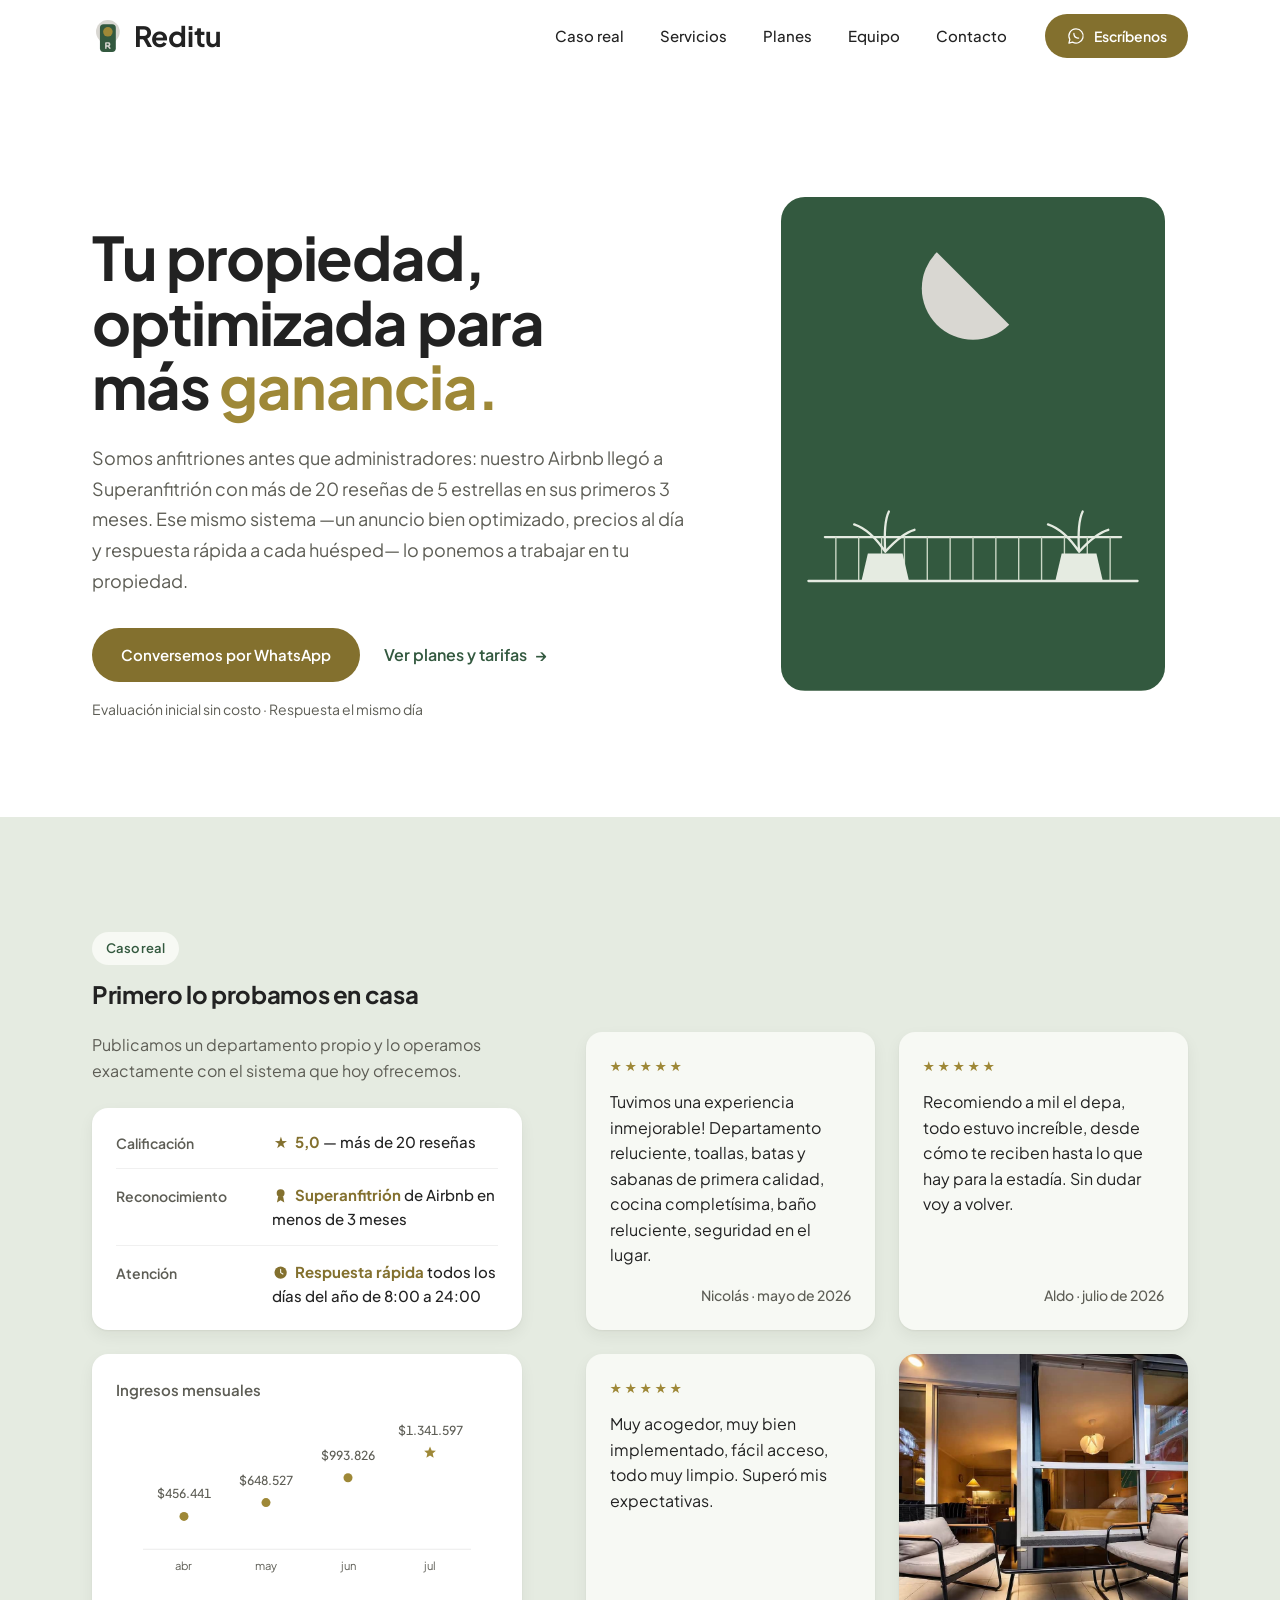
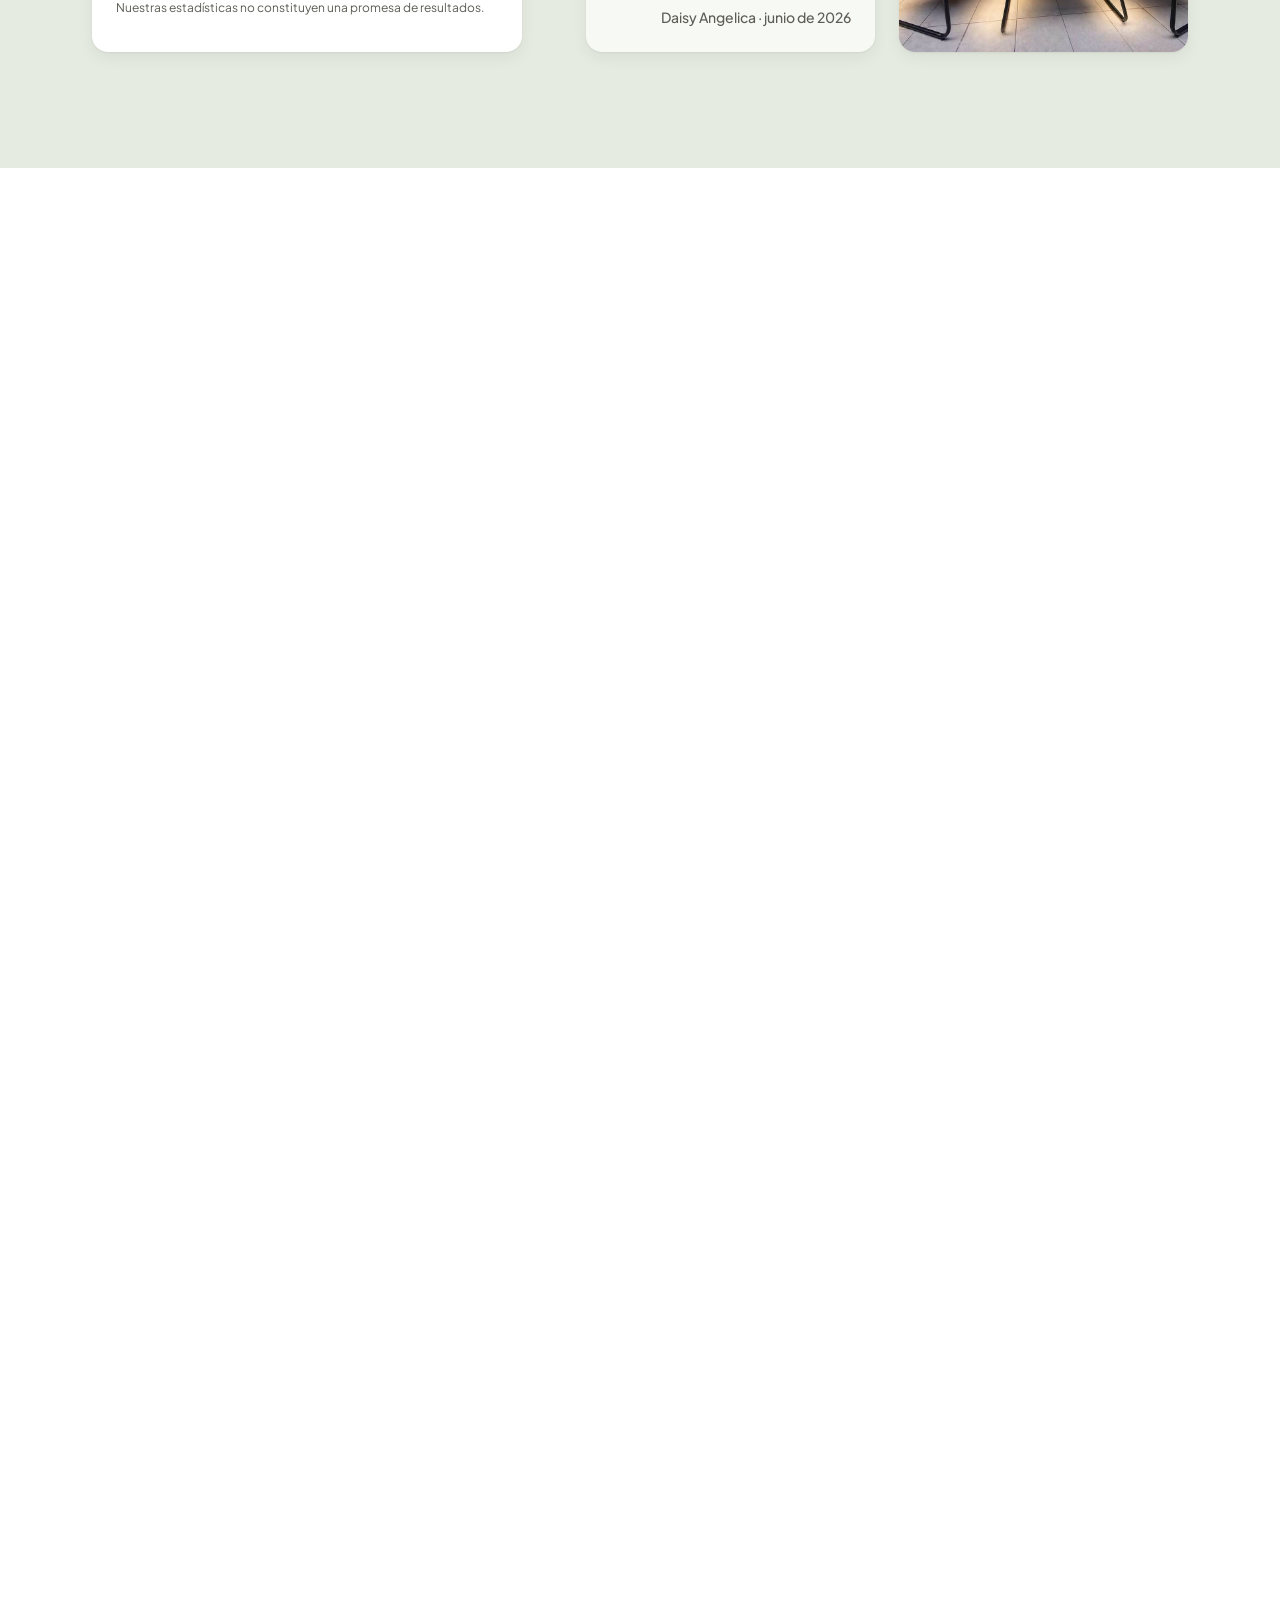
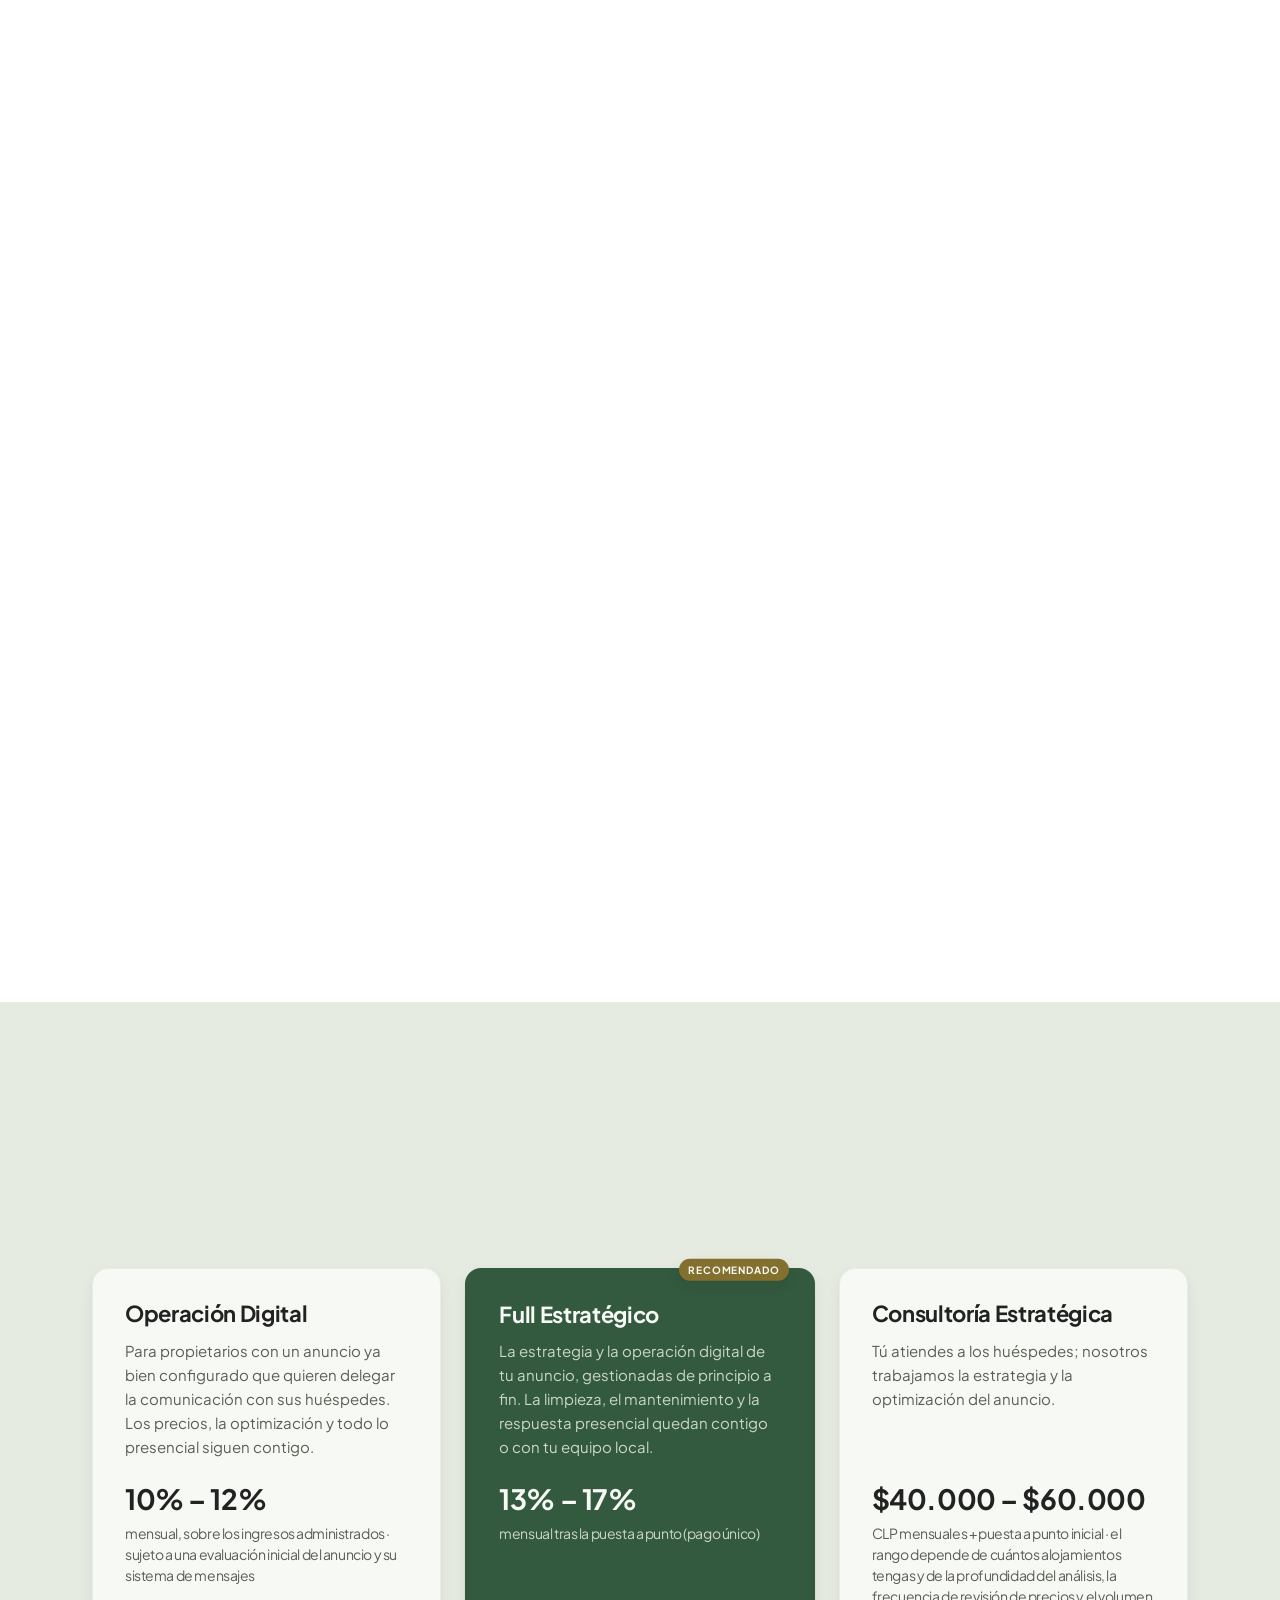
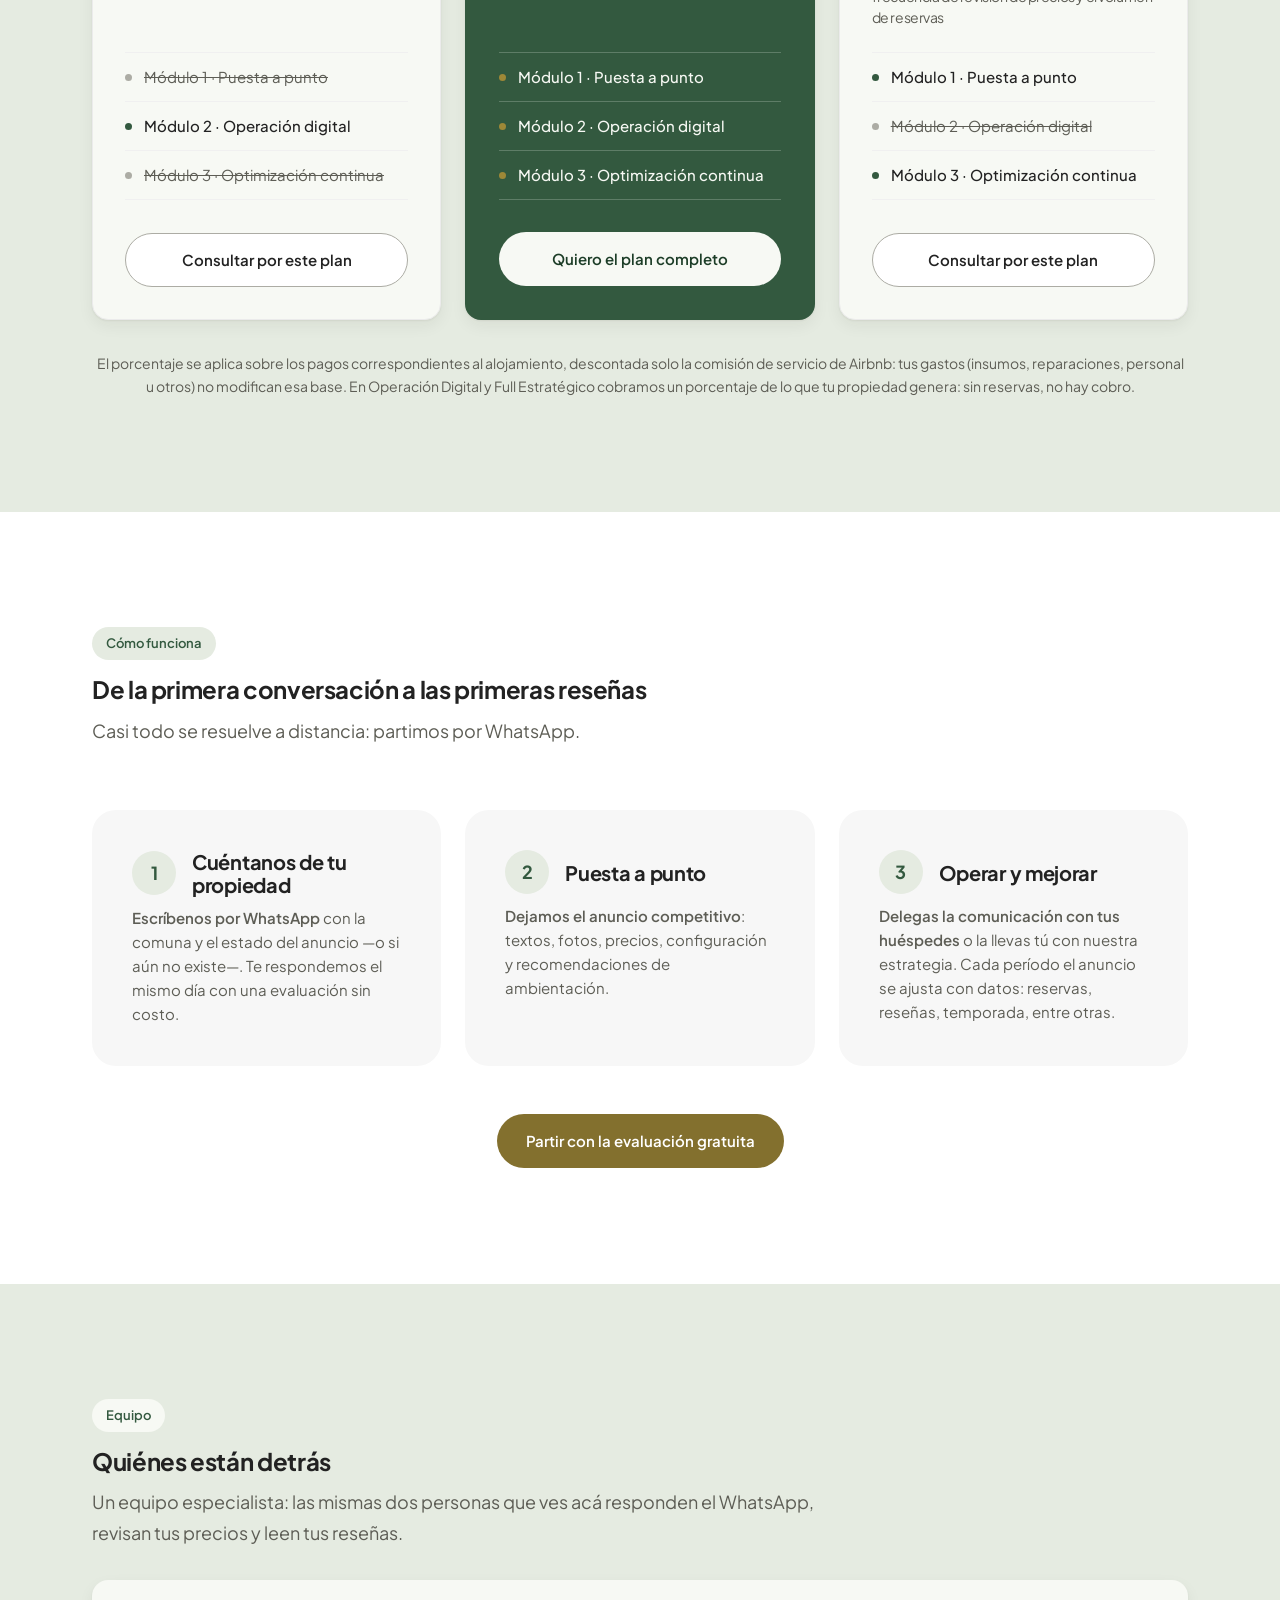
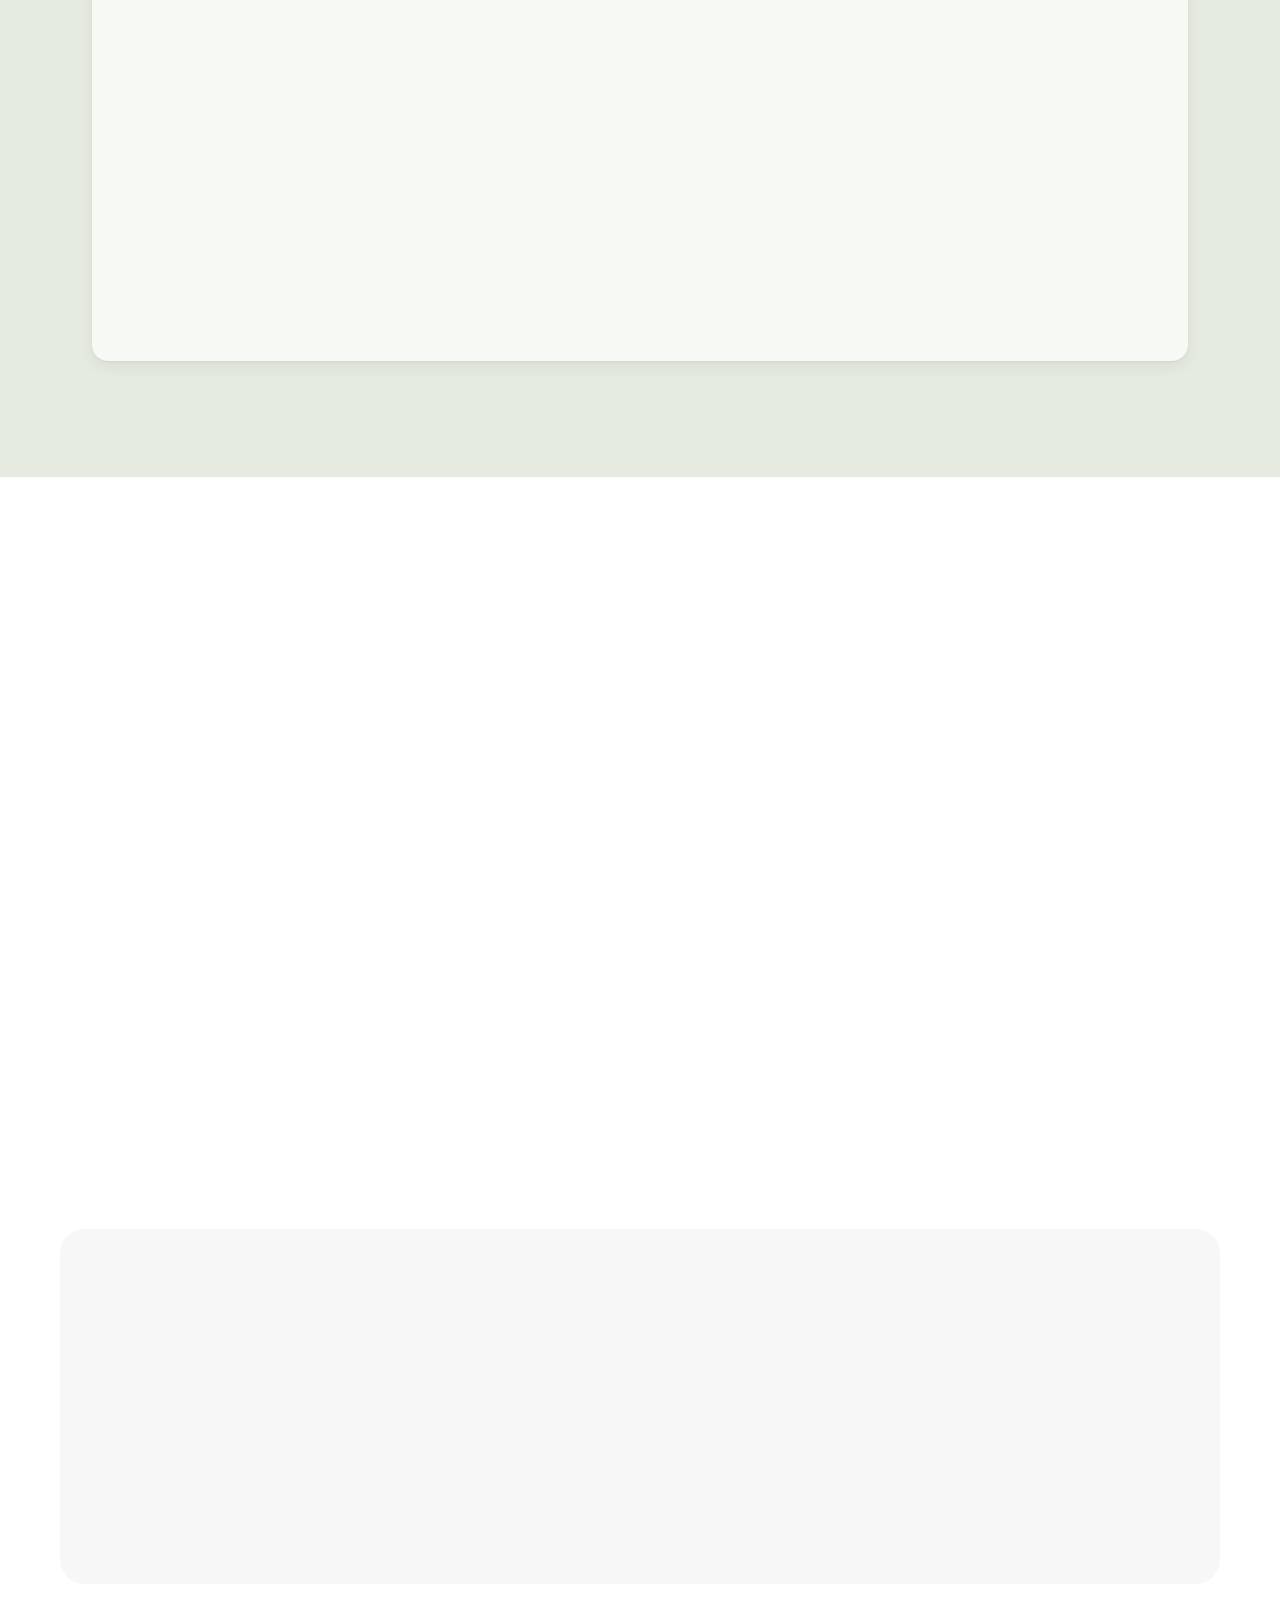
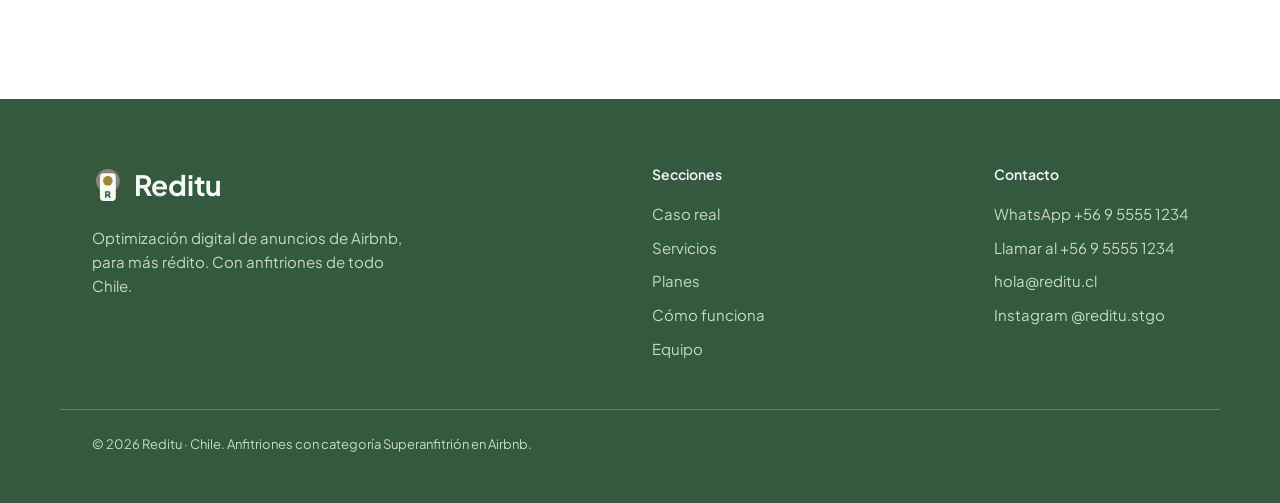
==== commit e2c65034: "Pie de navegación del modal en el flujo (chevrons nunca sobre el texto) y subrayado compartido conti" ====
--- a/index.html
+++ b/index.html
@@ -42,7 +42,7 @@
   <link rel="preconnect" href="https://fonts.googleapis.com">
   <link rel="preconnect" href="https://fonts.gstatic.com" crossorigin>
   <link href="https://fonts.googleapis.com/css2?family=Plus+Jakarta+Sans:wght@400..700&display=swap" rel="stylesheet">
-  <link rel="stylesheet" href="assets/css/styles.css?v=20260731f">
+  <link rel="stylesheet" href="assets/css/styles.css?v=20260731g">
   <script>document.documentElement.classList.add('js');</script>
 
   <!-- TODO: reemplazar teléfono, correo y marca en los datos estructurados -->
@@ -1074,10 +1074,6 @@
       <button class="modal-cerrar" type="button" aria-label="Cerrar detalle">
         <svg viewBox="0 0 24 24" aria-hidden="true"><path d="M6 6l12 12M18 6 6 18"/></svg>
       </button>
-      <!-- Chevrons laterales: navegan la colección del modal (gráficos,
-           fotos, reseñas o servicios del módulo); JS los muestra solo
-           cuando hay más de un elemento y retira el del borde alcanzado:
-           la navegación no es circular. -->
       <div class="modal-caja">
         <!-- La etiqueta contextualiza la colección: módulo del servicio
              («Módulo 02 · Operación digital») o serie del caso real. -->
@@ -1085,16 +1081,25 @@
         <h3 class="modal-titulo" id="modal-titulo"></h3>
         <div class="modal-cuerpo"></div>
       </div>
-      <p class="modal-contador" hidden></p>
-      <button class="modal-nav modal-nav-prev" type="button" aria-label="Anterior" hidden>
-        <svg viewBox="0 0 24 24" aria-hidden="true"><path d="m14.5 6-6 6 6 6"/></svg>
-      </button>
-      <button class="modal-nav modal-nav-next" type="button" aria-label="Siguiente" hidden>
-        <svg viewBox="0 0 24 24" aria-hidden="true"><path d="m9.5 6 6 6-6 6"/></svg>
-      </button>
+      <!-- Pie de navegación: chevrons y contador de la colección. JS
+           muestra los chevrons solo con más de un elemento y retira el
+           del borde alcanzado (la navegación no es circular). En
+           escritorio la fila se disuelve (display: contents) y los
+           chevrons viven absolutos en el canal lateral; en móvil es una
+           fila real EN EL FLUJO, bajo el contenido: viaja con el scroll
+           del panel y nunca queda sobre el texto. -->
+      <div class="modal-pie" hidden>
+        <button class="modal-nav modal-nav-prev" type="button" aria-label="Anterior" hidden>
+          <svg viewBox="0 0 24 24" aria-hidden="true"><path d="m14.5 6-6 6 6 6"/></svg>
+        </button>
+        <p class="modal-contador" hidden></p>
+        <button class="modal-nav modal-nav-next" type="button" aria-label="Siguiente" hidden>
+          <svg viewBox="0 0 24 24" aria-hidden="true"><path d="m9.5 6 6 6-6 6"/></svg>
+        </button>
+      </div>
     </div>
   </div>
 
-  <script src="assets/js/main.js?v=20260731f"></script>
+  <script src="assets/js/main.js?v=20260731g"></script>
 </body>
 </html>
--- a/assets/css/styles.css
+++ b/assets/css/styles.css
@@ -339,6 +339,10 @@
   text-decoration-color: transparent;
   text-decoration-thickness: var(--grosor-subrayado);
   text-underline-offset: 3px;
+  /* Línea continua: sin skip-ink, el subrayado no se corta en la
+     arroba ni en los trazos descendentes (p, g, j) — con el offset de
+     3px el salto automático partía la línea en @reditu.stgo. */
+  text-decoration-skip-ink: none;
   transition: color var(--transicion), text-decoration-color var(--transicion);
 }
 
@@ -1619,17 +1623,41 @@
 .modal-nav-prev { left: 10px; }
 .modal-nav-next { right: 10px; }
 
-/* En móvil no hay ancho que repartir: los chevrons bajan a una fila
-   propia bajo el contenido (anterior izquierda, siguiente derecha),
-   reservada con padding para que nunca pisen texto, foto ni pie. */
+/* El pie agrupa chevrons y contador. En escritorio se disuelve
+   (display: contents): el contador fluye bajo la caja y los chevrons
+   quedan absolutos en el canal lateral del panel. */
+.modal-pie { display: contents; }
+
+/* En móvil no hay ancho que repartir: el pie es una fila REAL en el
+   flujo del panel, bajo el contenido (anterior · contador ·
+   siguiente). Como viaja con el scroll, nunca queda sobre el texto, la
+   imagen ni el pie de foto — el anclaje absoluto anterior se medía
+   contra la primera pantalla del panel (que es un scroller) y en
+   tarjetas largas caía sobre el texto. Columnas fijas de 44px: si un
+   chevron se retira en el borde, su celda queda vacía y el contador no
+   salta; el área de toque de 44×44 se conserva. */
 @media (max-width: 44.9375em) {
-  .modal-panel.con-nav { padding-inline: var(--s-4); padding-bottom: calc(var(--s-4) + 48px); }
+  .modal-panel.con-nav { padding-inline: var(--s-4); }
   .modal-panel.con-nav { width: min(100%, 34rem); }
   .modal-panel.con-nav.amplio { width: min(100%, 46rem); }
-  .modal-nav { top: auto; bottom: var(--s-2); transform: none; }
-  .modal-nav-prev { left: var(--s-4); }
-  .modal-nav-next { right: var(--s-4); }
-}
+
+  .modal-pie {
+    display: grid;
+    grid-template-columns: 44px minmax(0, 1fr) 44px;
+    align-items: center;
+    margin-top: var(--s-2);
+  }
+
+  .modal-pie .modal-contador { grid-column: 2; margin-top: 0; }
+
+  .modal-nav { position: static; transform: none; }
+  .modal-nav-prev { justify-self: start; }
+  .modal-nav-next { justify-self: end; }
+}
+
+/* Tras ambas variantes: el display propio del pie (contents/grid) no
+   debe pisar el atributo hidden de los modales de elemento único. */
+.modal-pie[hidden] { display: none; }
 
 .modal-nav svg {
   width: 24px;
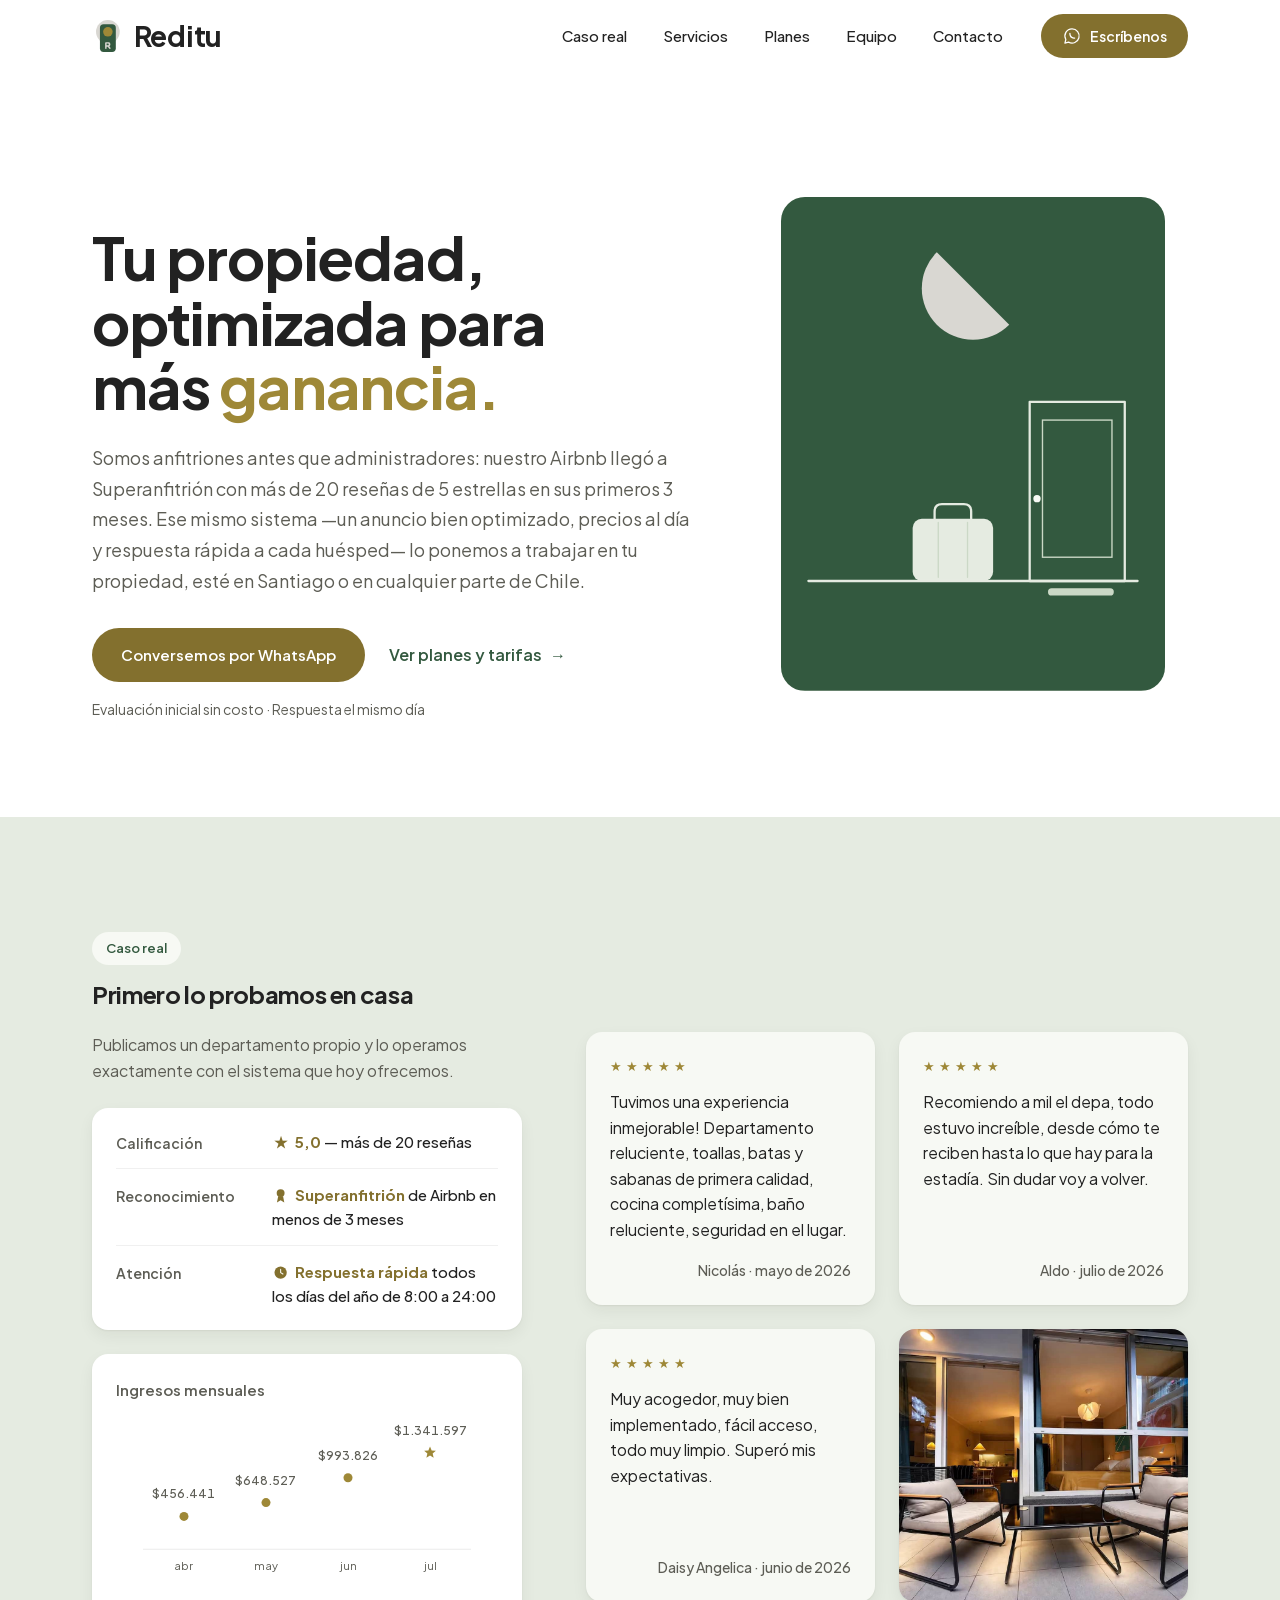
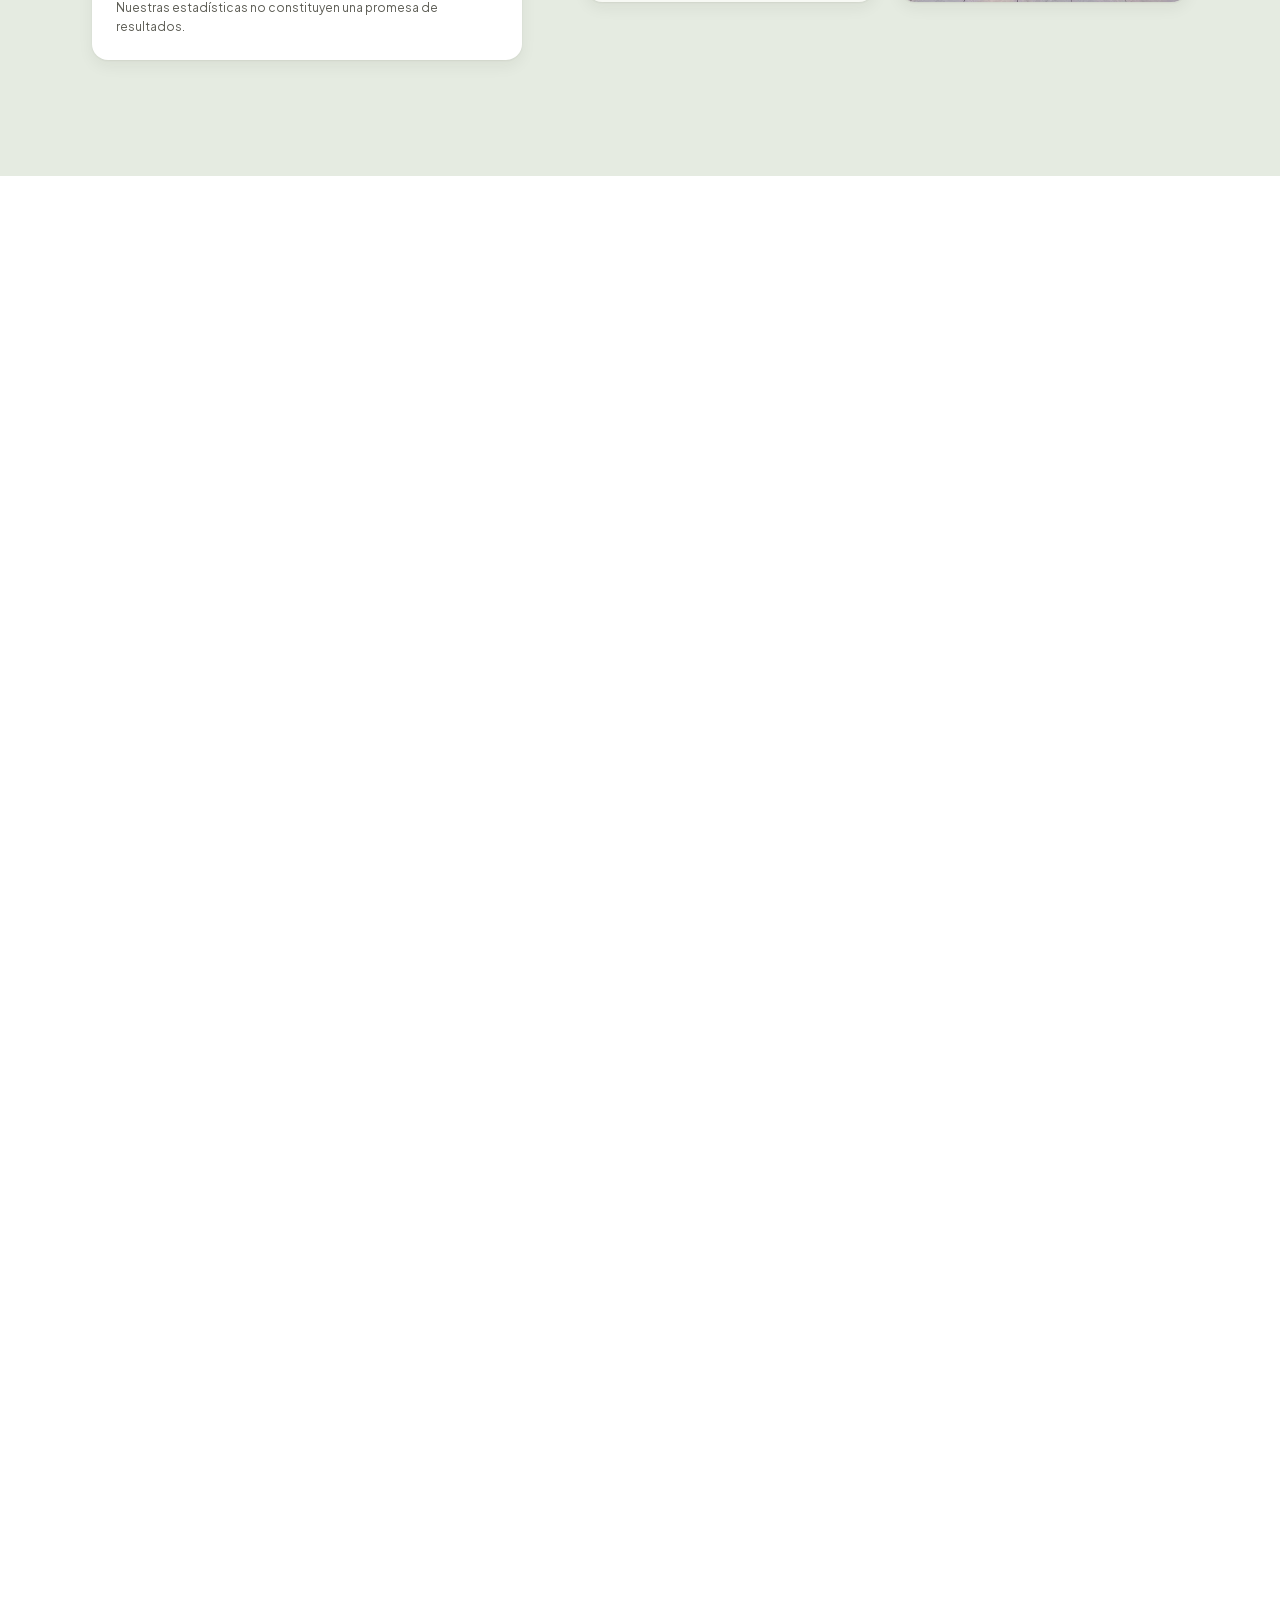
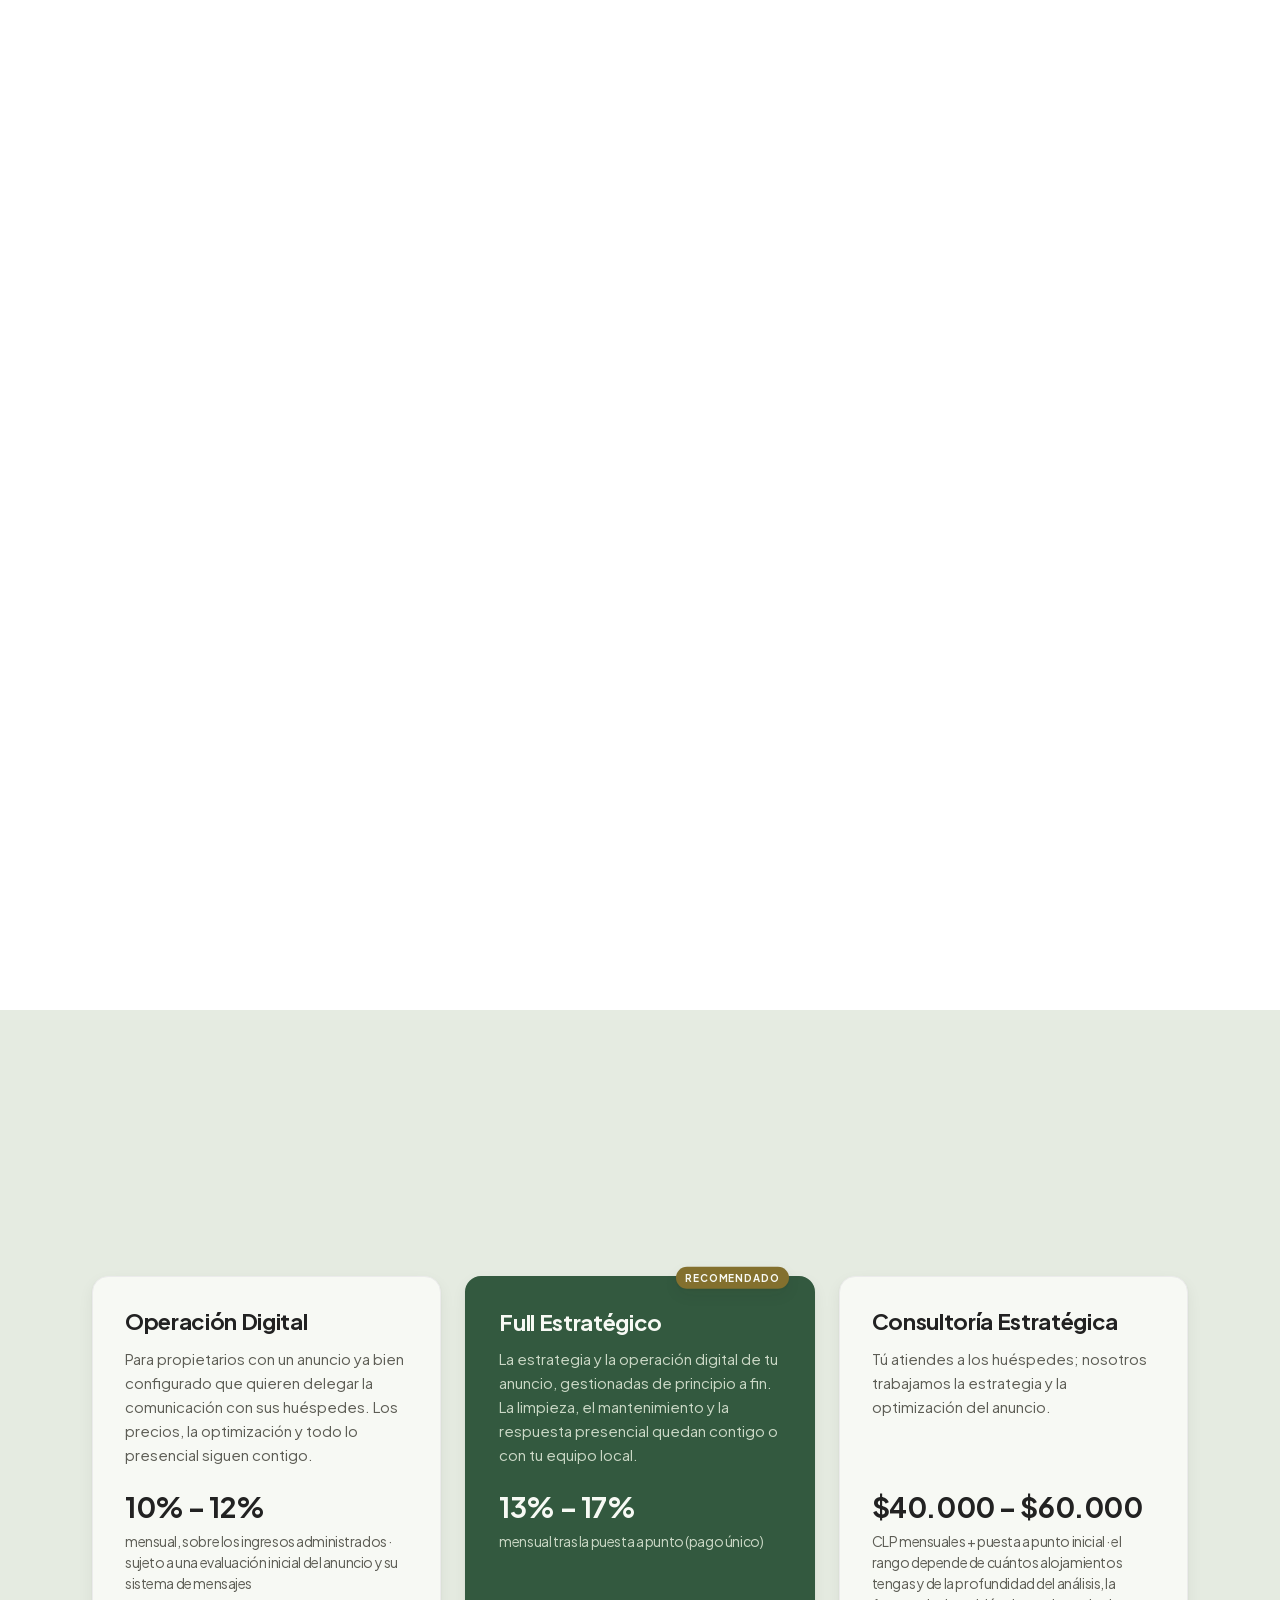
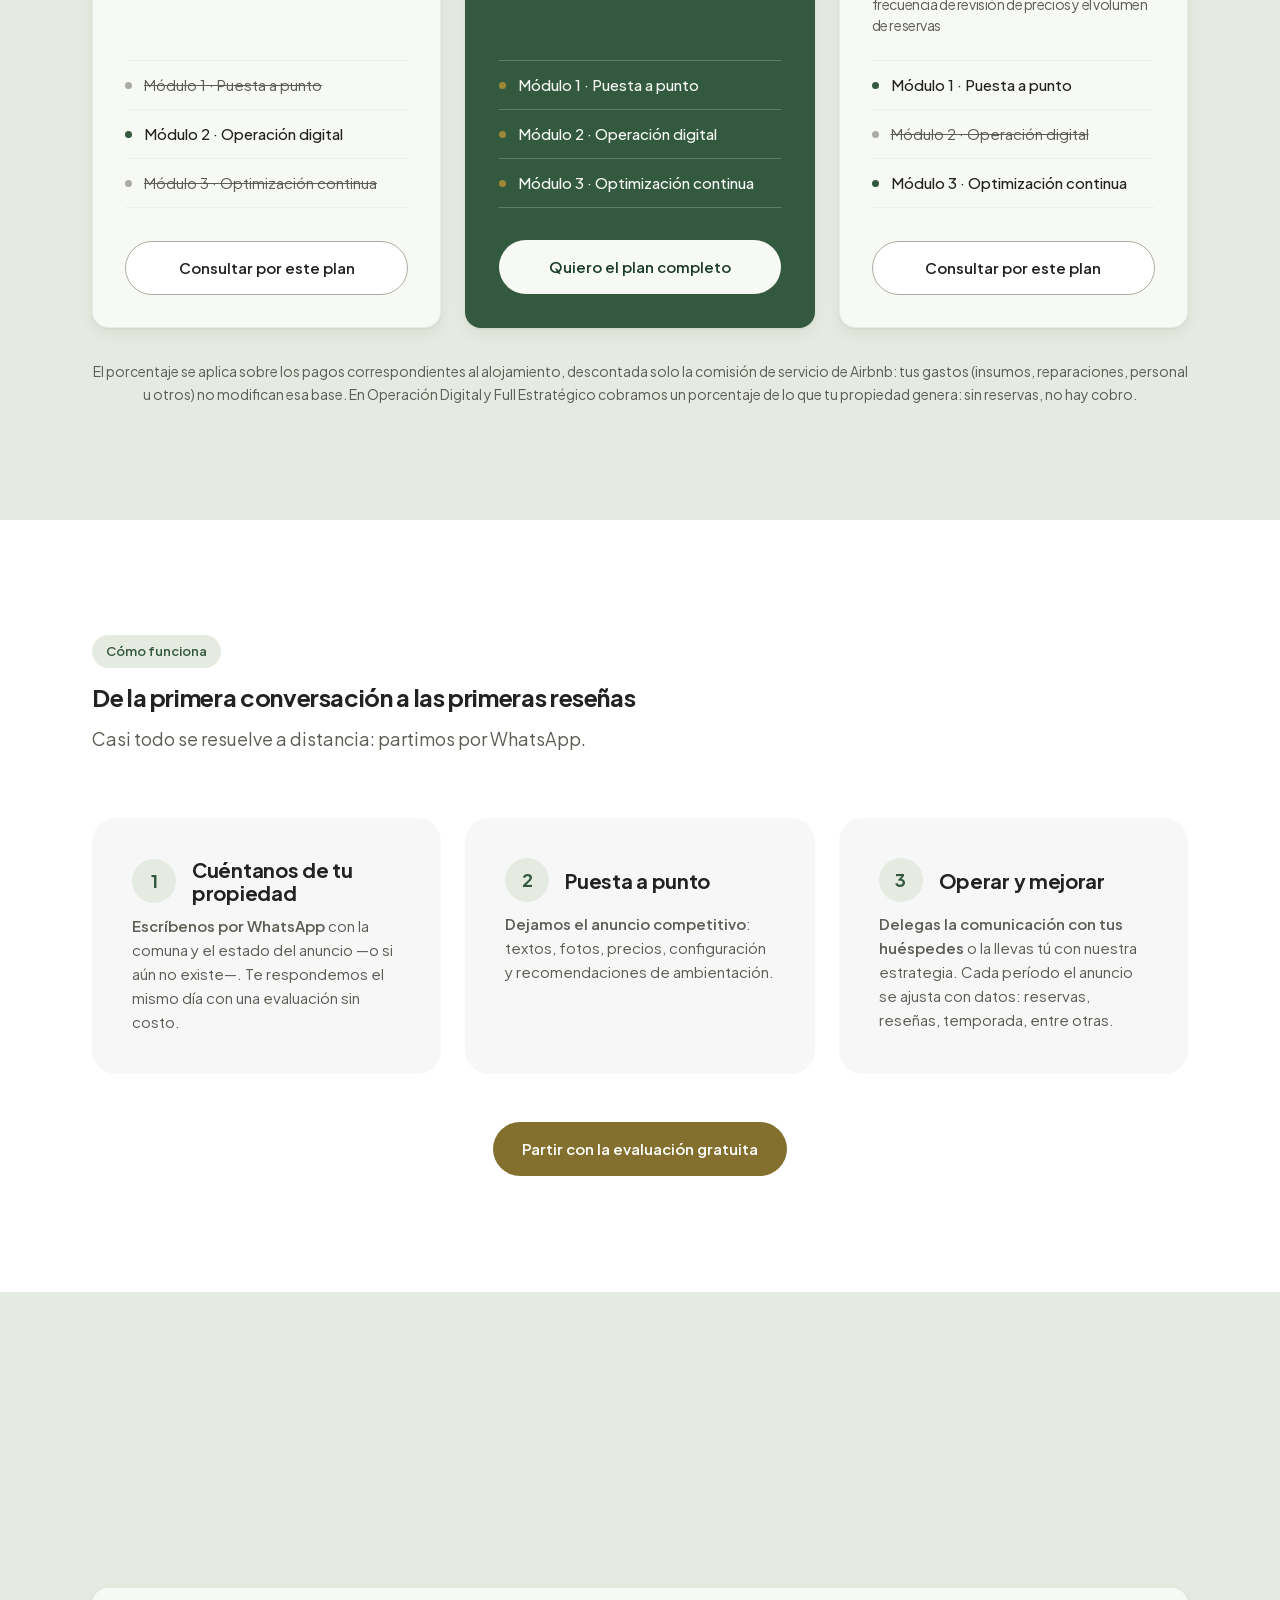
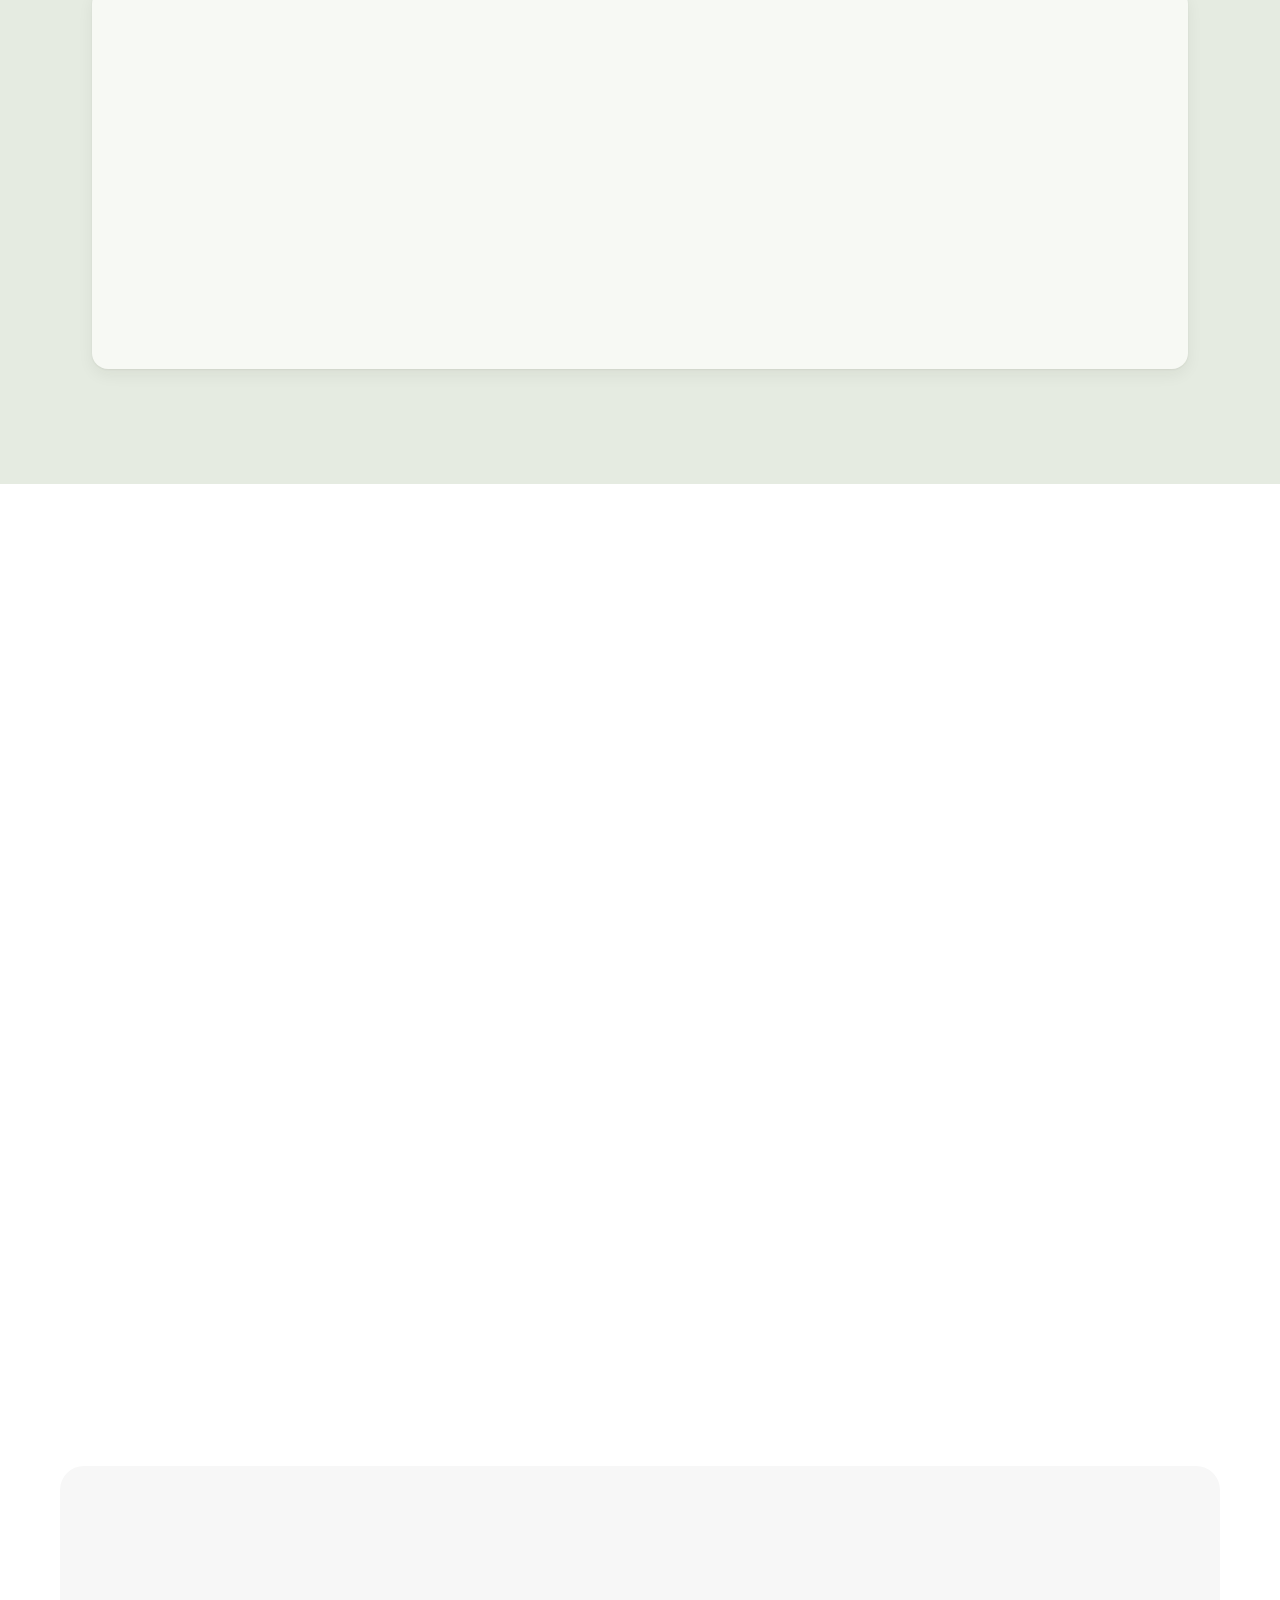
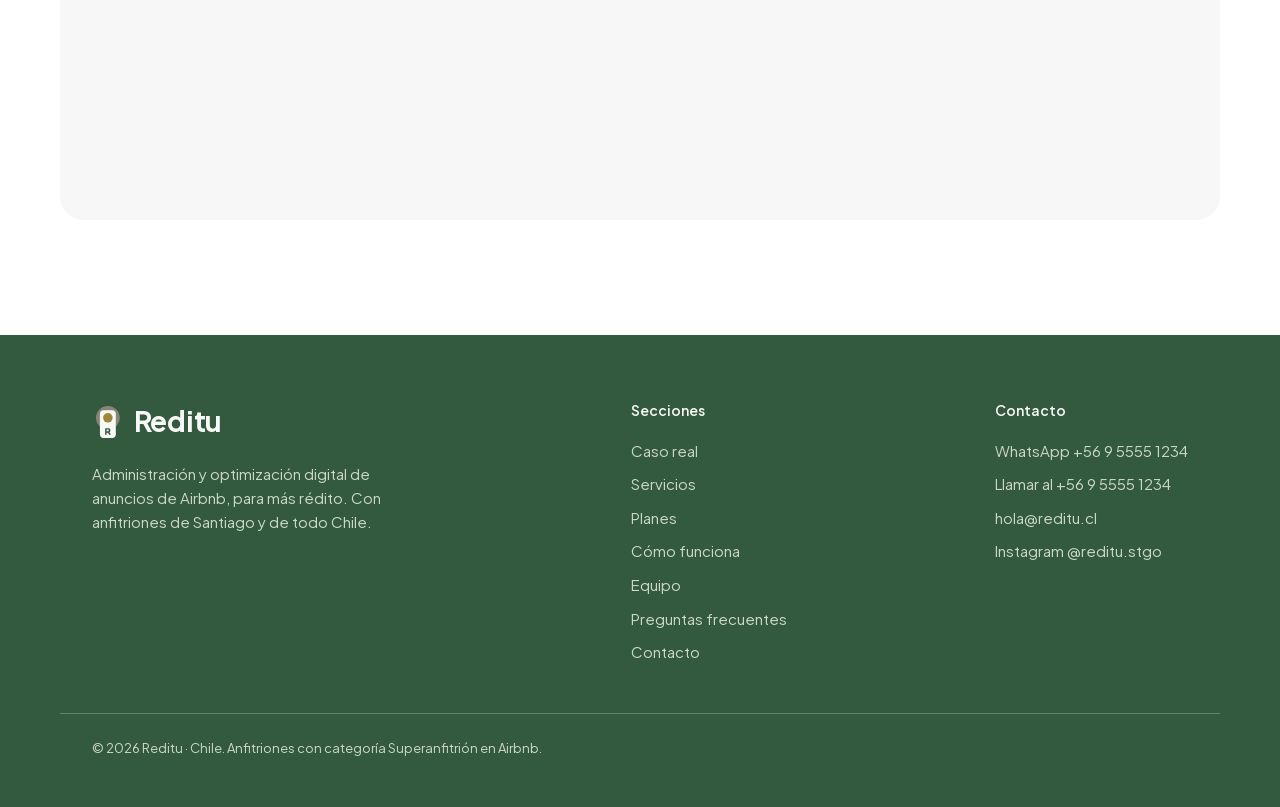
==== commit 08d1b02b: "add all fixes" ====
--- a/index.html
+++ b/index.html
@@ -15,20 +15,28 @@
        ============================================================ -->
   <meta charset="UTF-8">
   <meta name="viewport" content="width=device-width, initial-scale=1.0">
+  <meta name="theme-color" content="#FFFFFF">
   <!-- TODO: reemplazar nombre de marca -->
-  <title>Reditu — Optimización de anuncios de Airbnb en todo Chile</title>
-  <meta name="description" content="Trabajamos con anfitriones de todo Chile: textos, fotos, precios al día y comunicación con tus huéspedes para que tu anuncio genere mayor rédito. Nuestro Airbnb llegó a Superanfitrión con más de 20 reseñas de 5 estrellas en 3 meses.">
+  <!-- Título y descripción en el vocabulario con que los propietarios
+       chilenos buscan este servicio («administración + Airbnb +
+       Santiago», hilos reales de anfitriones), con el matiz honesto de
+       que la administración es digital. «Optimización de anuncios» solo
+       aparecía en contenido tipo guía, no en búsquedas de contratación. -->
+  <title>Administración digital de tu Airbnb en Santiago y todo Chile — Reditu</title>
+  <meta name="description" content="Publicamos, optimizamos y administramos digitalmente tu anuncio de Airbnb. Nuestro Airbnb llegó a Superanfitrión en sus primeros 3 meses.">
   <link rel="canonical" href="https://marioexe-rm.github.io/airbnb_services/">
 
   <meta property="og:type" content="website">
   <meta property="og:locale" content="es_CL">
   <meta property="og:site_name" content="Reditu">
-  <meta property="og:title" content="Reditu — Más rédito de tu Airbnb, en todo Chile">
-  <meta property="og:description" content="Puesta a punto del anuncio, comunicación con huéspedes y optimización continua. Superanfitrión y más de 20 reseñas 5★ en 3 meses: ese sistema, aplicado a tu propiedad.">
+  <meta property="og:title" content="Reditu — Más rédito de tu Airbnb, en Santiago y todo Chile">
+  <meta property="og:description" content="Puesta a punto del anuncio, operación digital de reservas y huéspedes, y optimización continua. Superanfitrión y más de 20 reseñas 5★ en 3 meses: ese sistema, aplicado a tu propiedad.">
   <meta property="og:url" content="https://marioexe-rm.github.io/airbnb_services/">
-  <meta property="og:image" content="https://marioexe-rm.github.io/airbnb_services/assets/img/og-cover.jpg">
+  <!-- El ?v= renueva la caché de los scrapers sociales al cambiar la imagen -->
+  <meta property="og:image" content="https://marioexe-rm.github.io/airbnb_services/assets/img/og-cover.jpg?v=20260801">
   <meta property="og:image:width" content="1200">
   <meta property="og:image:height" content="630">
+  <meta property="og:image:alt" content="Reditu, administración digital de Airbnb en Santiago y todo Chile. Tu propiedad, optimizada para más rédito: calificación 5,0, más de 20 reseñas y Superanfitrión en menos de 3 meses.">
   <meta name="twitter:card" content="summary_large_image">
 
   <!-- Favicon del logo nuevo: el SVG y los PNG chicos usan la variante
@@ -39,23 +47,141 @@
   <link rel="icon" href="assets/img/favicon-16.png" sizes="16x16" type="image/png">
   <link rel="apple-touch-icon" href="assets/img/apple-touch-icon.png">
 
-  <link rel="preconnect" href="https://fonts.googleapis.com">
-  <link rel="preconnect" href="https://fonts.gstatic.com" crossorigin>
-  <link href="https://fonts.googleapis.com/css2?family=Plus+Jakarta+Sans:wght@400..700&display=swap" rel="stylesheet">
-  <link rel="stylesheet" href="assets/css/styles.css?v=20260731g">
+  <!-- Tipografía autoalojada (antes Google Fonts): quita la cadena
+       render-blocking de dos orígenes externos —el LCP es el texto del
+       hero— sin cambiar de fuente. El woff2 latin se precarga porque
+       pinta todo el texto visible; crossorigin es obligatorio en los
+       preload de fuentes aunque sean del mismo origen. -->
+  <link rel="preload" href="assets/fonts/plus-jakarta-sans-latin.woff2" as="font" type="font/woff2" crossorigin>
+  <link rel="stylesheet" href="assets/css/styles.css?v=20260801a">
   <script>document.documentElement.classList.add('js');</script>
 
   <!-- TODO: reemplazar teléfono, correo y marca en los datos estructurados -->
+  <!-- Sin precios (son provisionales) y sin aggregateRating: las reseñas
+       visibles son del departamento del caso real, no de Reditu. -->
   <script type="application/ld+json">
   {
     "@context": "https://schema.org",
     "@type": "ProfessionalService",
+    "@id": "https://marioexe-rm.github.io/airbnb_services/#reditu",
     "name": "Reditu",
-    "description": "Optimización digital de anuncios de Airbnb en todo Chile: puesta a punto del anuncio, operación digital y optimización continua.",
-    "areaServed": "Chile",
+    "description": "Administración digital de anuncios de Airbnb en Santiago y todo Chile: puesta a punto del anuncio, operación digital de reservas y huéspedes, y optimización continua. Servicios en terreno incluidos en el Gran Santiago.",
     "url": "https://marioexe-rm.github.io/airbnb_services/",
+    "image": "https://marioexe-rm.github.io/airbnb_services/assets/img/og-cover.jpg",
+    "logo": "https://marioexe-rm.github.io/airbnb_services/assets/img/apple-touch-icon.png",
     "telephone": "+56955551234",
-    "email": "hola@reditu.cl"
+    "email": "hola@reditu.cl",
+    "sameAs": ["https://www.instagram.com/reditu.stgo"],
+    "knowsLanguage": ["es-CL", "en"],
+    "areaServed": [
+      { "@type": "Country", "name": "Chile" },
+      { "@type": "Place", "name": "Gran Santiago" }
+    ],
+    "hasOfferCatalog": {
+      "@type": "OfferCatalog",
+      "name": "Carta de servicios de Reditu",
+      "itemListElement": [
+        {
+          "@type": "Offer",
+          "itemOffered": {
+            "@type": "Service",
+            "name": "Puesta a punto del anuncio",
+            "description": "Diagnóstico y estrategia, textos en español e inglés, fotos, precios de partida y configuración completa, para publicar o relanzar un anuncio de Airbnb."
+          }
+        },
+        {
+          "@type": "Offer",
+          "itemOffered": {
+            "@type": "Service",
+            "name": "Operación digital",
+            "description": "Consultas y solicitudes de reserva, coordinación de llegada y salida por mensajería, atención al huésped durante la estadía y gestión de reseñas."
+          }
+        },
+        {
+          "@type": "Offer",
+          "itemOffered": {
+            "@type": "Service",
+            "name": "Optimización continua",
+            "description": "Revisión periódica de precios y disponibilidad, informes de desempeño, mejoras al anuncio y plan de mejoras priorizado."
+          }
+        }
+      ]
+    }
+  }
+  </script>
+  <!-- FAQPage: espejo exacto de las preguntas visibles de la sección
+       #faq — si esa sección cambia, este bloque debe cambiar con ella
+       (lo vigila tests/seo-check.mjs). -->
+  <script type="application/ld+json">
+  {
+    "@context": "https://schema.org",
+    "@type": "FAQPage",
+    "mainEntity": [
+      {
+        "@type": "Question",
+        "name": "¿Tengo que contratar los tres módulos?",
+        "acceptedAnswer": {
+          "@type": "Answer",
+          "text": "No. Cada módulo se contrata por separado y los planes son combinaciones sugeridas. Dicho eso, el Full Estratégico es el que mejor rinde, porque la puesta a punto, la operación digital y la optimización continua se potencian entre sí."
+        }
+      },
+      {
+        "@type": "Question",
+        "name": "¿Sirve si mi propiedad aún no está publicada en Airbnb?",
+        "acceptedAnswer": {
+          "@type": "Answer",
+          "text": "Sí: la puesta a punto está pensada también para partir de cero. Definimos la estrategia, escribimos el anuncio —en español e inglés—, preparamos fotos y precios de partida, y lo dejamos publicado y listo para recibir huéspedes."
+        }
+      },
+      {
+        "@type": "Question",
+        "name": "Mi anuncio recibe visitas pero pocas reservas, ¿pueden ayudar?",
+        "acceptedAnswer": {
+          "@type": "Answer",
+          "text": "Sí: para eso está el diagnóstico con que parte la puesta a punto. Revisamos tu anuncio, tu competencia y tus precios para encontrar dónde se pierden las reservas —fotos, textos, tarifas o configuración— y lo corregimos por prioridad."
+        }
+      },
+      {
+        "@type": "Question",
+        "name": "¿Quiénes hacen la limpieza y el mantenimiento?",
+        "acceptedAnswer": {
+          "@type": "Answer",
+          "text": "Tu equipo de confianza. La operación diaria es digital y a distancia: no hacemos limpieza, mantenimiento ni recepción, y tampoco los coordinamos. Cuando un huésped reporta un incidente material, lo registramos y te lo informamos a ti o al contacto local que designes."
+        }
+      },
+      {
+        "@type": "Question",
+        "name": "¿Trabajan como coanfitrión de Airbnb?",
+        "acceptedAnswer": {
+          "@type": "Answer",
+          "text": "Hacemos el trabajo que suele hacer un coanfitrión, en su versión digital: respondemos a tus huéspedes, cuidamos el anuncio y mantenemos precios y calendario al día. La limpieza y todo lo presencial quedan contigo o con tu equipo local."
+        }
+      },
+      {
+        "@type": "Question",
+        "name": "¿Cómo se calcula la mensualidad?",
+        "acceptedAnswer": {
+          "@type": "Answer",
+          "text": "Depende del plan. En Operación Digital y Full Estratégico es un porcentaje de los pagos correspondientes al alojamiento, descontada solo la comisión de servicio de Airbnb: tus gastos no modifican esa base y, sin reservas, no hay cobro. Consultoría Estratégica tiene una mensualidad fija."
+        }
+      },
+      {
+        "@type": "Question",
+        "name": "¿Dónde trabajan?",
+        "acceptedAnswer": {
+          "@type": "Answer",
+          "text": "Con anfitriones de todo Chile: los servicios digitales se prestan a distancia, y la revisión de precios y competencia se hace específicamente para tu comuna y tu barrio, porque el precio correcto en una zona no es el correcto en la de al lado."
+        }
+      },
+      {
+        "@type": "Question",
+        "name": "¿Los servicios en terreno llegan a mi ciudad?",
+        "acceptedAnswer": {
+          "@type": "Answer",
+          "text": "Los servicios en terreno de la puesta a punto —fotografía, evaluación del alojamiento y disposición— están incluidos en el Gran Santiago. En el resto de Chile los coordinamos según disponibilidad y pueden tener un costo adicional."
+        }
+      }
+    ]
   }
   </script>
 </head>
@@ -109,7 +235,7 @@
                punto (viajan juntos) y el span visually-hidden deja el texto
                base estable para lectores de pantalla y SEO. -->
           <h1>Tu propiedad,<br>optimizada para<br>más <em class="rotador-palabra"><span class="palabra-fantasma" aria-hidden="true">rendimiento.</span><span class="palabra-activa" aria-hidden="true">rédito.</span><span class="visually-hidden">rédito.</span></em></h1>
-          <p class="lead">Somos anfitriones antes que administradores: nuestro Airbnb llegó a Superanfitrión con más de 20 reseñas de 5 estrellas en sus primeros 3 meses. Ese mismo sistema —un anuncio bien optimizado, precios al día y respuesta rápida a cada huésped— lo ponemos a trabajar en tu propiedad.</p>
+          <p class="lead">Somos anfitriones antes que administradores: nuestro Airbnb llegó a Superanfitrión con más de 20 reseñas de 5 estrellas en sus primeros 3 meses. Ese mismo sistema —un anuncio bien optimizado, precios al día y respuesta rápida a cada huésped— lo ponemos a trabajar en tu propiedad, esté en Santiago o en cualquier parte de Chile.</p>
           <div class="hero-actions">
             <!-- TODO: reemplazar número de WhatsApp -->
             <a class="btn btn-primary" href="https://wa.me/56955551234?text=Hola%2C%20tengo%20una%20propiedad%20y%20me%20gustar%C3%ADa%20una%20evaluaci%C3%B3n%20inicial%20de%20su%20servicio%20de%20gesti%C3%B3n%20de%20Airbnb." target="_blank" rel="noopener">Conversemos por WhatsApp</a>
@@ -320,7 +446,7 @@
                   <figcaption>Daisy Angelica · junio de 2026</figcaption>
                 </figure>
                 <figure class="review review-foto">
-                  <img src="assets/img/airbnb-1.jpg" alt="Fotografía del departamento del caso real" width="1200" height="900" loading="lazy">
+                  <img src="assets/img/airbnb-1.jpg" alt="Terraza de noche del departamento del caso real, con sofá y lámpara cálida" width="1200" height="900" loading="lazy">
                 </figure>
               </div>
               <div class="resenas-grupo">
@@ -337,7 +463,7 @@
                   <figcaption>Emilia · junio de 2026</figcaption>
                 </figure>
                 <figure class="review review-foto">
-                  <img src="assets/img/airbnb-2.jpg" alt="Fotografía del departamento del caso real" width="1200" height="900" loading="lazy">
+                  <img src="assets/img/airbnb-2.jpg" alt="Dormitorio con cama king del departamento del caso real" width="1200" height="900" loading="lazy">
                 </figure>
               </div>
               <div class="resenas-grupo">
@@ -354,7 +480,7 @@
                   <figcaption>Glauber · abril de 2026</figcaption>
                 </figure>
                 <figure class="review review-foto">
-                  <img src="assets/img/airbnb-3.jpg" alt="Fotografía del departamento del caso real" width="1200" height="900" loading="lazy">
+                  <img src="assets/img/airbnb-3.jpg" alt="Terraza privada del departamento del caso real" width="1200" height="900" loading="lazy">
                 </figure>
               </div>
               <div class="resenas-grupo">
@@ -371,7 +497,7 @@
                   <figcaption>Valentina · abril de 2026</figcaption>
                 </figure>
                 <figure class="review review-foto">
-                  <img src="assets/img/airbnb-4.jpg" alt="Fotografía del departamento del caso real" width="1200" height="900" loading="lazy">
+                  <img src="assets/img/airbnb-4.jpg" alt="Mobiliario de exterior en la terraza del departamento del caso real" width="1200" height="900" loading="lazy">
                 </figure>
               </div>
             </div>
@@ -386,7 +512,7 @@
         <header class="sec-head reveal">
           <p class="eyebrow"><span class="sec-num">02</span>Servicios</p>
           <h2>La carta de servicios</h2>
-          <p class="sec-lead">Tres módulos sobre tu anuncio y la comunicación con tus huéspedes. Sin letra chica: cada tarjeta dice qué hacemos y qué no.</p>
+          <p class="sec-lead">Tres módulos para publicar y optimizar tu anuncio, y administrar la comunicación con tus huéspedes. Sin letra chica: cada tarjeta dice qué hacemos y qué no.</p>
         </header>
 
         <article class="modulo reveal" id="modulo-1">
@@ -965,8 +1091,20 @@
             <p>No. Cada módulo se contrata por separado y los planes son combinaciones sugeridas. Dicho eso, el Full Estratégico es el que mejor rinde, porque la puesta a punto, la operación digital y la optimización continua se potencian entre sí.</p>
           </details>
           <details>
+            <summary><span class="faq-pregunta">¿Sirve si mi propiedad aún no está publicada en Airbnb?</span></summary>
+            <p>Sí: la puesta a punto está pensada también para partir de cero. Definimos la estrategia, escribimos el anuncio —en español e inglés—, preparamos fotos y precios de partida, y lo dejamos publicado y listo para recibir huéspedes.</p>
+          </details>
+          <details>
+            <summary><span class="faq-pregunta">Mi anuncio recibe visitas pero pocas reservas, ¿pueden ayudar?</span></summary>
+            <p>Sí: para eso está el diagnóstico con que parte la puesta a punto. Revisamos tu anuncio, tu competencia y tus precios para encontrar dónde se pierden las reservas —fotos, textos, tarifas o configuración— y lo corregimos por prioridad.</p>
+          </details>
+          <details>
             <summary><span class="faq-pregunta">¿Quiénes hacen la limpieza y el mantenimiento?</span></summary>
             <p>Tu equipo de confianza. La operación diaria es digital y a distancia: no hacemos limpieza, mantenimiento ni recepción, y tampoco los coordinamos. Cuando un huésped reporta un incidente material, lo registramos y te lo informamos a ti o al contacto local que designes.</p>
+          </details>
+          <details>
+            <summary><span class="faq-pregunta">¿Trabajan como coanfitrión de Airbnb?</span></summary>
+            <p>Hacemos el trabajo que suele hacer un coanfitrión, en su versión digital: respondemos a tus huéspedes, cuidamos el anuncio y mantenemos precios y calendario al día. La limpieza y todo lo presencial quedan contigo o con tu equipo local.</p>
           </details>
           <details>
             <summary><span class="faq-pregunta">¿Cómo se calcula la mensualidad?</span></summary>
@@ -1035,7 +1173,7 @@
           <svg class="brand-mark" viewBox="0 0 30 34" aria-hidden="true"><circle class="logo-aureola" cx="15" cy="13" r="11.2"/><rect class="logo-puerta" x="7.5" y="6" width="15" height="26" rx="3.5"/><circle class="logo-sol" cx="15" cy="13" r="4.5"/><path class="logo-r" d="M13.1 28.5v-5h2.8a1.75 2 0 0 1 0 3h-2.7m2 0 1.7 2"/></svg>
           <span>Reditu</span>
         </a>
-        <p>Optimización digital de anuncios de Airbnb, para más rédito. Con anfitriones de todo Chile.</p>
+        <p>Administración y optimización digital de anuncios de Airbnb, para más rédito. Con anfitriones de Santiago y de todo Chile.</p>
       </div>
       <nav class="footer-nav" aria-label="Secciones (pie de página)">
         <p class="footer-title">Secciones</p>
@@ -1045,6 +1183,8 @@
           <li><a href="#planes">Planes</a></li>
           <li><a href="#como-funciona">Cómo funciona</a></li>
           <li><a href="#equipo">Equipo</a></li>
+          <li><a href="#faq">Preguntas frecuentes</a></li>
+          <li><a href="#contacto">Contacto</a></li>
         </ul>
       </nav>
       <div class="footer-contacto">
@@ -1100,6 +1240,9 @@
     </div>
   </div>
 
-  <script src="assets/js/main.js?v=20260731g"></script>
+  <!-- defer saca al script del camino del parser; si el archivo no
+       llega (red, bloqueo), onerror retira la clase js y la página
+       completa queda visible por la vía sin JavaScript. -->
+  <script src="assets/js/main.js?v=20260801a" defer onerror="document.documentElement.classList.remove('js')"></script>
 </body>
 </html>
--- a/assets/css/styles.css
+++ b/assets/css/styles.css
@@ -5,6 +5,29 @@
    propia: acento azul petróleo, arco como marca.
    Todos los valores visuales salen de los design tokens.
    ============================================================ */
+
+/* Plus Jakarta Sans (variable 400–700), autoalojada. Mismos woff2 por
+   subconjunto que servía Google Fonts (v12, licencia SIL OFL 1.1): el
+   navegador solo descarga el rango que la página usa (latin cubre todo
+   el español; latin-ext queda declarado por si aparece un carácter
+   fuera de él). Autoalojar elimina la hoja render-blocking de
+   fonts.googleapis.com y su segunda conexión a fonts.gstatic.com. */
+@font-face {
+  font-family: "Plus Jakarta Sans";
+  font-style: normal;
+  font-weight: 400 700;
+  font-display: swap;
+  src: url("../fonts/plus-jakarta-sans-latin-ext.woff2") format("woff2");
+  unicode-range: U+0100-02BA, U+02BD-02C5, U+02C7-02CC, U+02CE-02D7, U+02DD-02FF, U+0304, U+0308, U+0329, U+1D00-1DBF, U+1E00-1E9F, U+1EF2-1EFF, U+2020, U+20A0-20AB, U+20AD-20C0, U+2113, U+2C60-2C7F, U+A720-A7FF;
+}
+@font-face {
+  font-family: "Plus Jakarta Sans";
+  font-style: normal;
+  font-weight: 400 700;
+  font-display: swap;
+  src: url("../fonts/plus-jakarta-sans-latin.woff2") format("woff2");
+  unicode-range: U+0000-00FF, U+0131, U+0152-0153, U+02BB-02BC, U+02C6, U+02DA, U+02DC, U+0304, U+0308, U+0329, U+2000-206F, U+20AC, U+2122, U+2191, U+2193, U+2212, U+2215, U+FEFF, U+FFFD;
+}
 
 :root {
   /* Color — base cálida (60) + una sola familia de acento verde (30/10) */
@@ -971,6 +994,17 @@
               visibility 0s;
 }
 
+/* Sin JavaScript (o si main.js no llegó y su onerror retiró la clase
+   js) no hay rotador: los 4 grupos abandonan la celda compartida y se
+   apilan en flujo, con las 12 reseñas visibles. */
+html:not(.js) .resenas-rotador { row-gap: var(--s-3); }
+html:not(.js) .resenas-grupo {
+  grid-area: auto;
+  opacity: 1;
+  visibility: visible;
+  transform: none;
+}
+
 @media (min-width: 45em) {
   .resenas-grupo { grid-template-columns: 1fr 1fr; }
 }
@@ -1602,8 +1636,10 @@
   padding: 0;
   cursor: pointer;
   z-index: 2;
-  /* Siempre visibles, atenuados; a plena opacidad al usarlos */
-  opacity: 0.45;
+  /* Siempre visibles, atenuados; a plena opacidad al usarlos. El reposo
+     no baja de 0.66: es el mínimo con que el trazo --texto-2 sobre el
+     panel blanco conserva 3:1 de contraste no textual (WCAG 1.4.11). */
+  opacity: 0.66;
   transition: opacity var(--transicion);
 }
 
